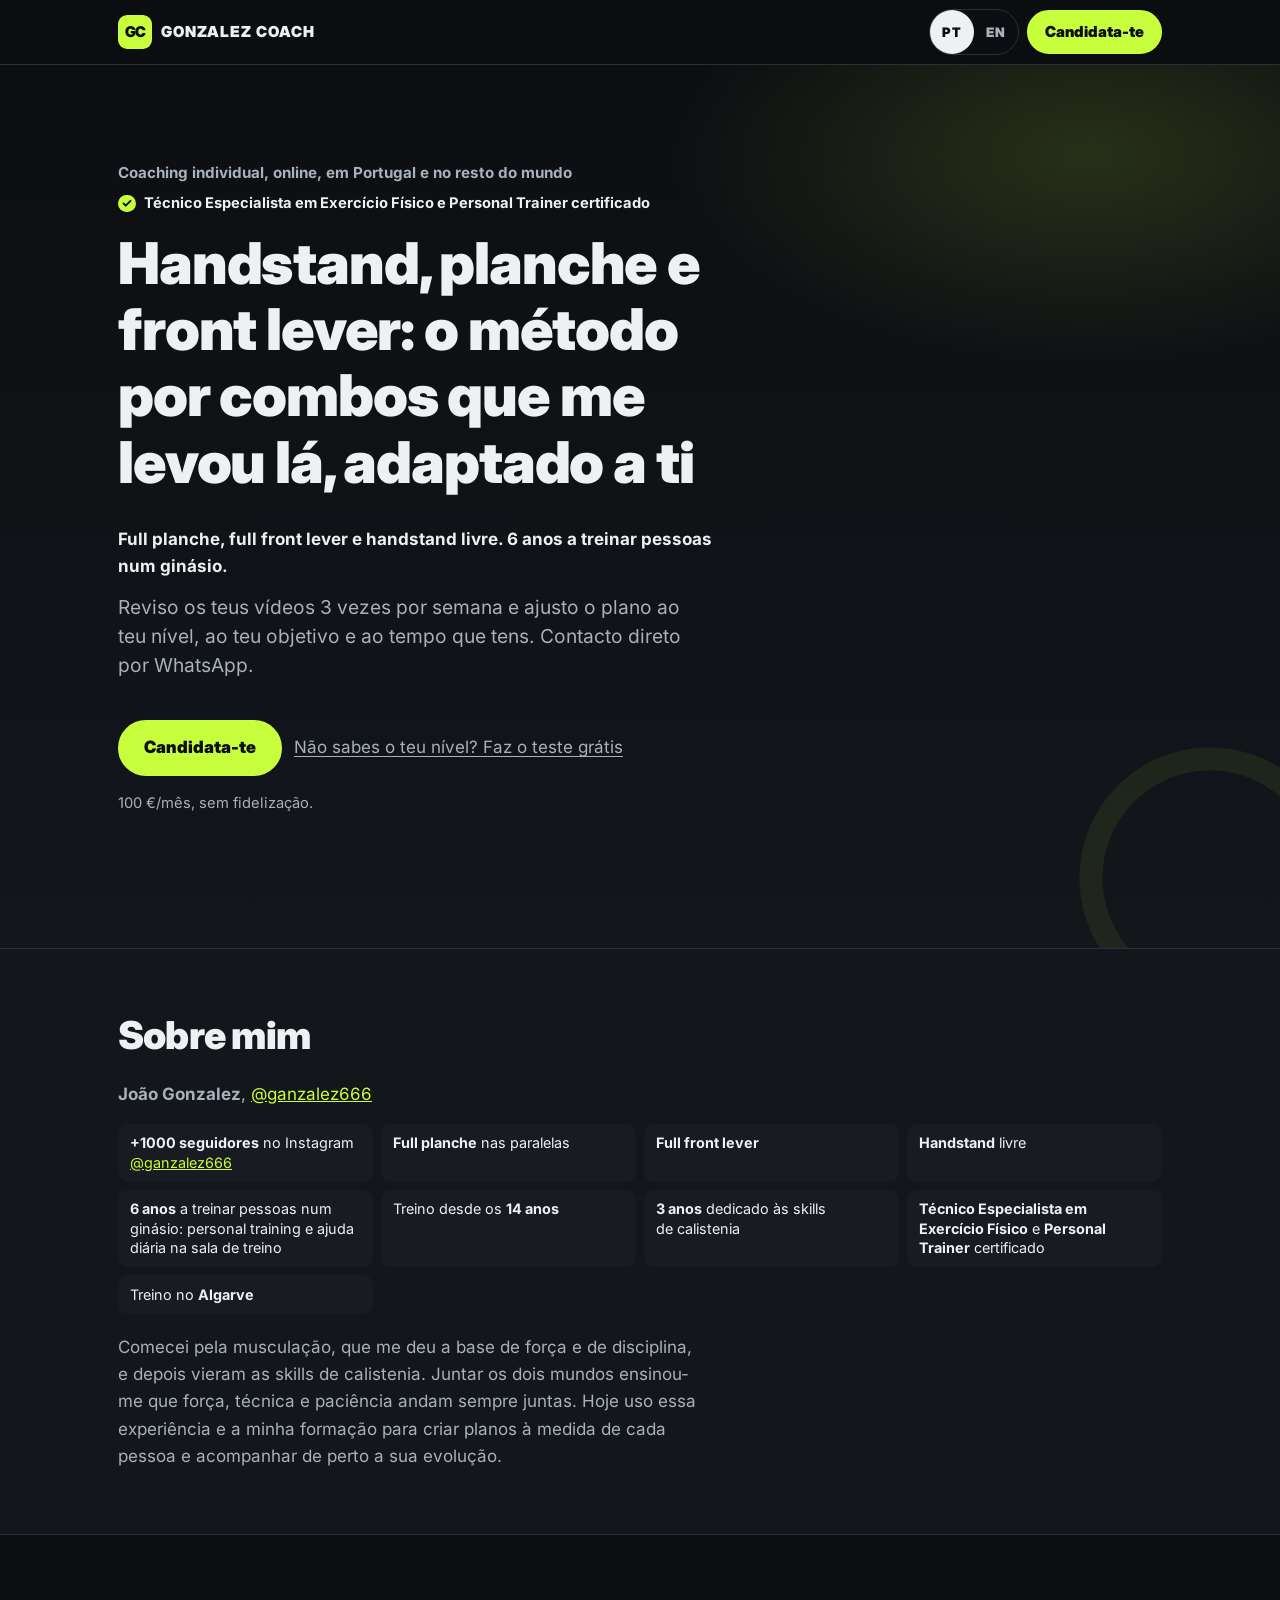
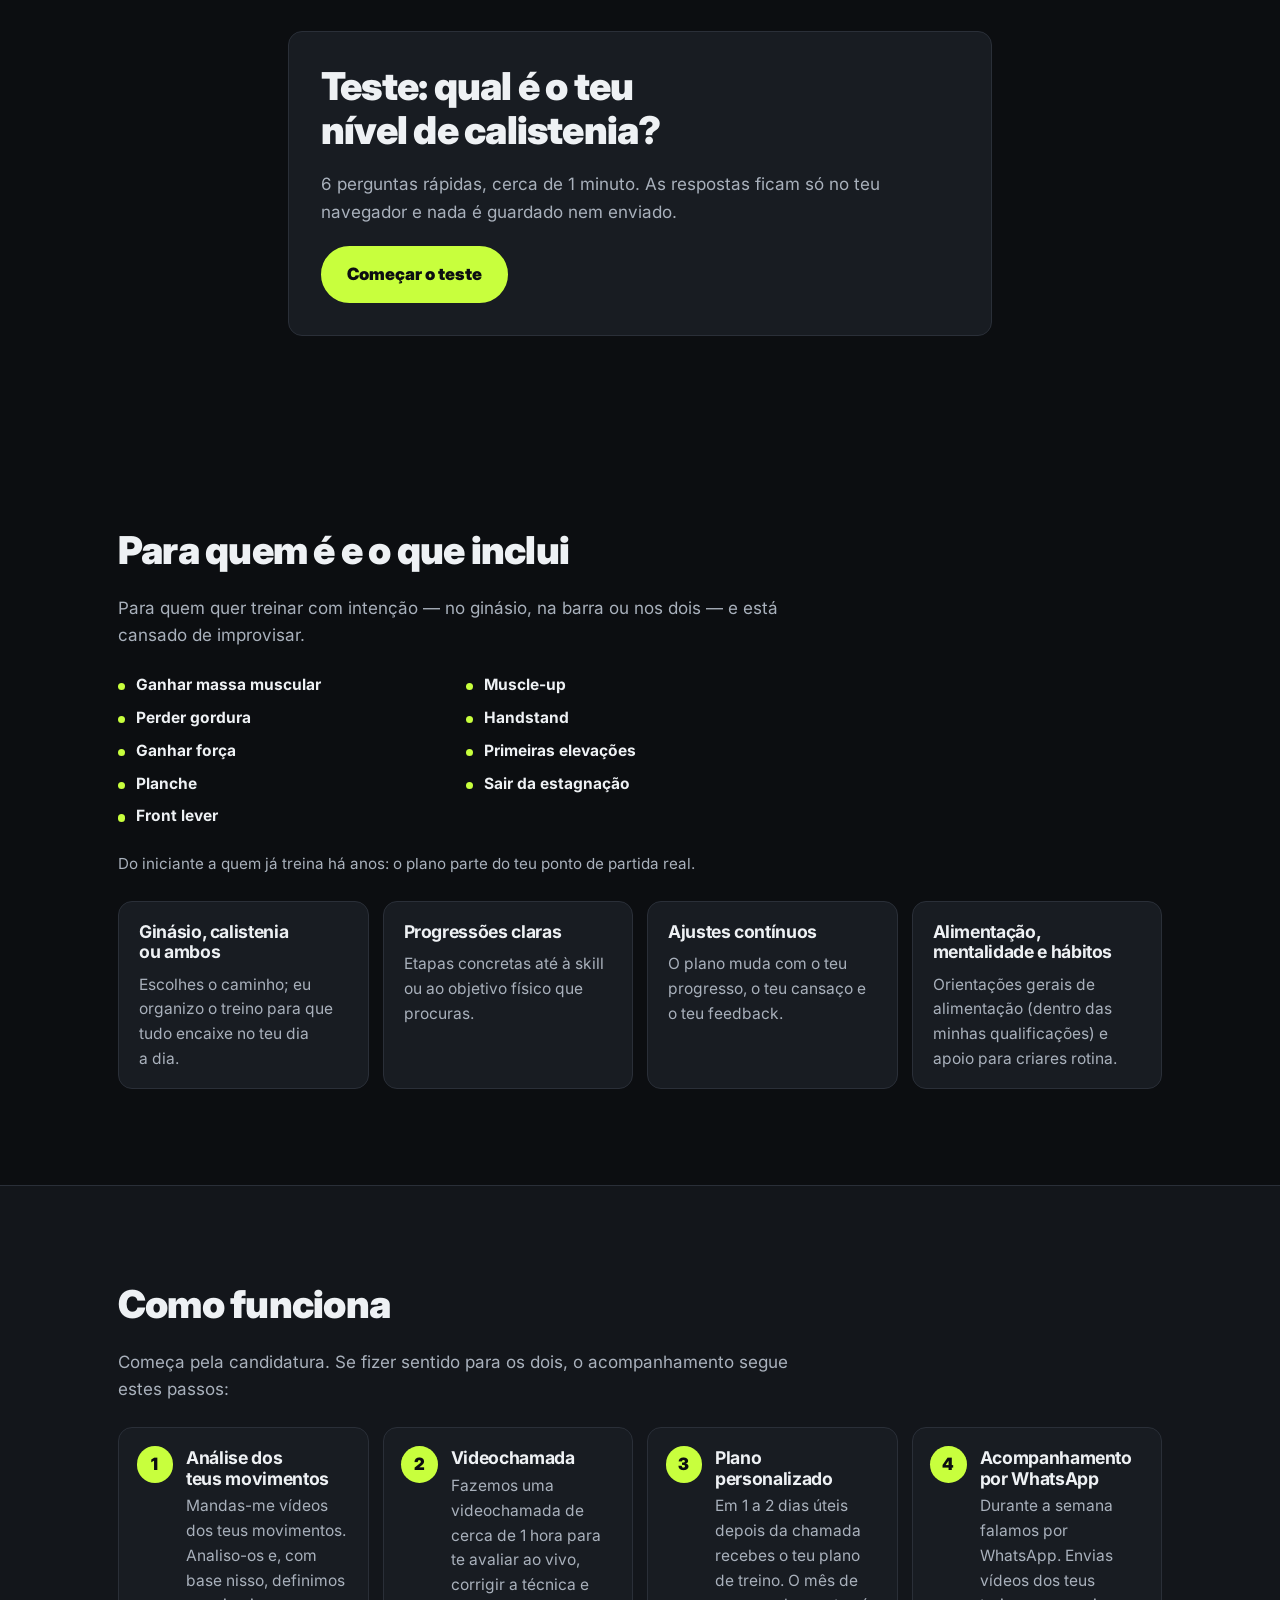
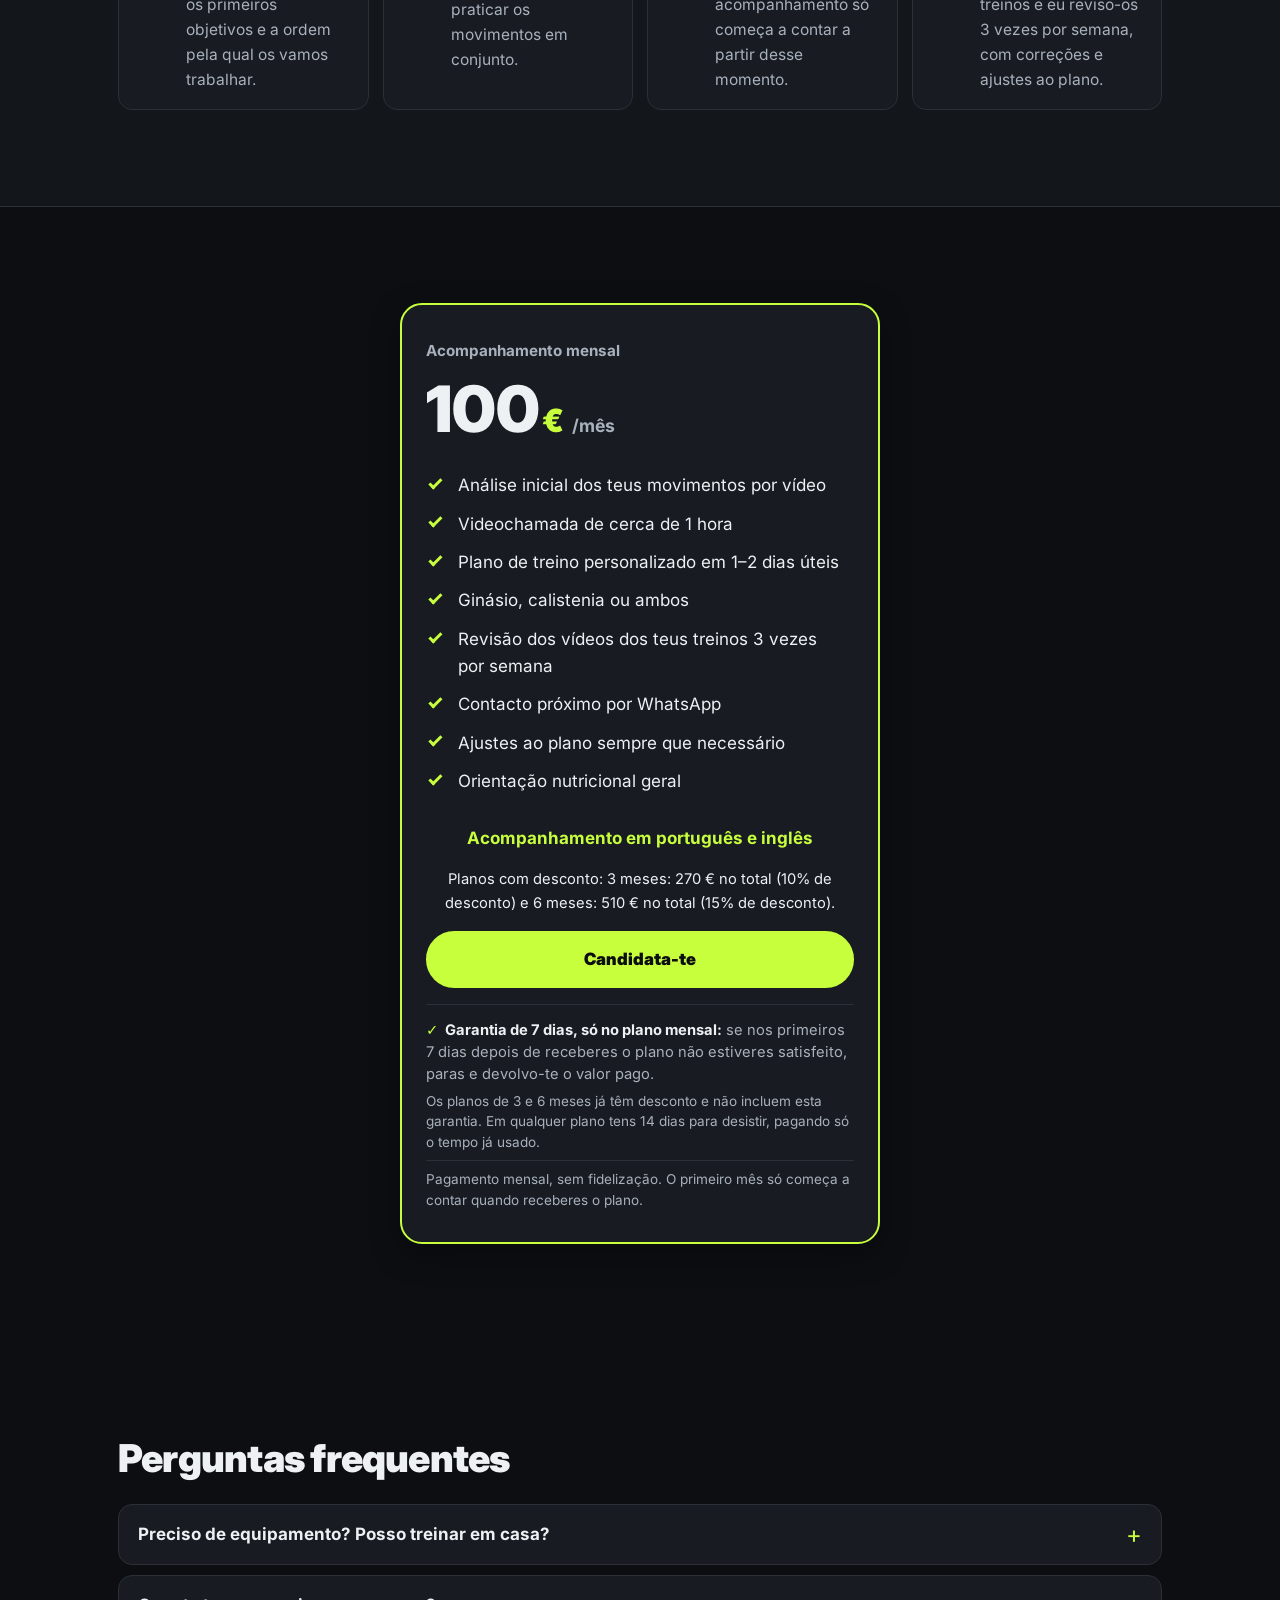
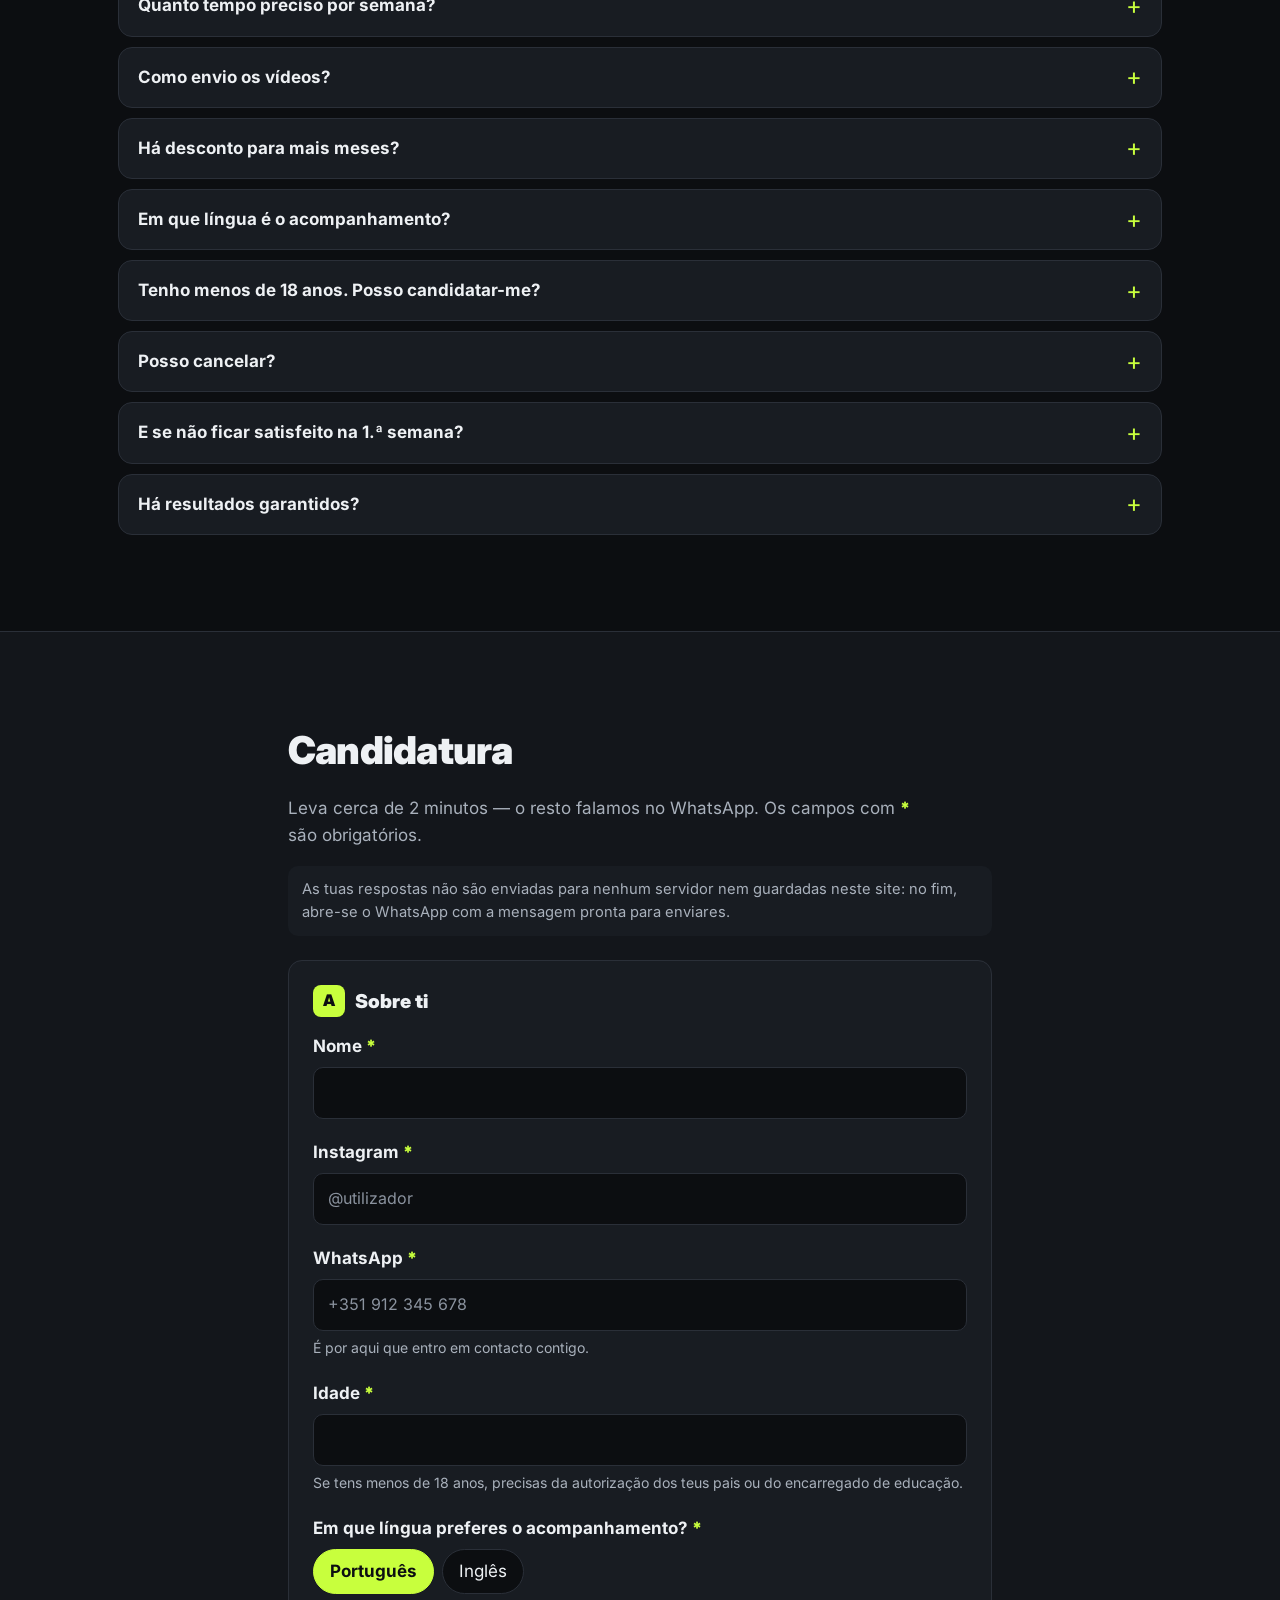
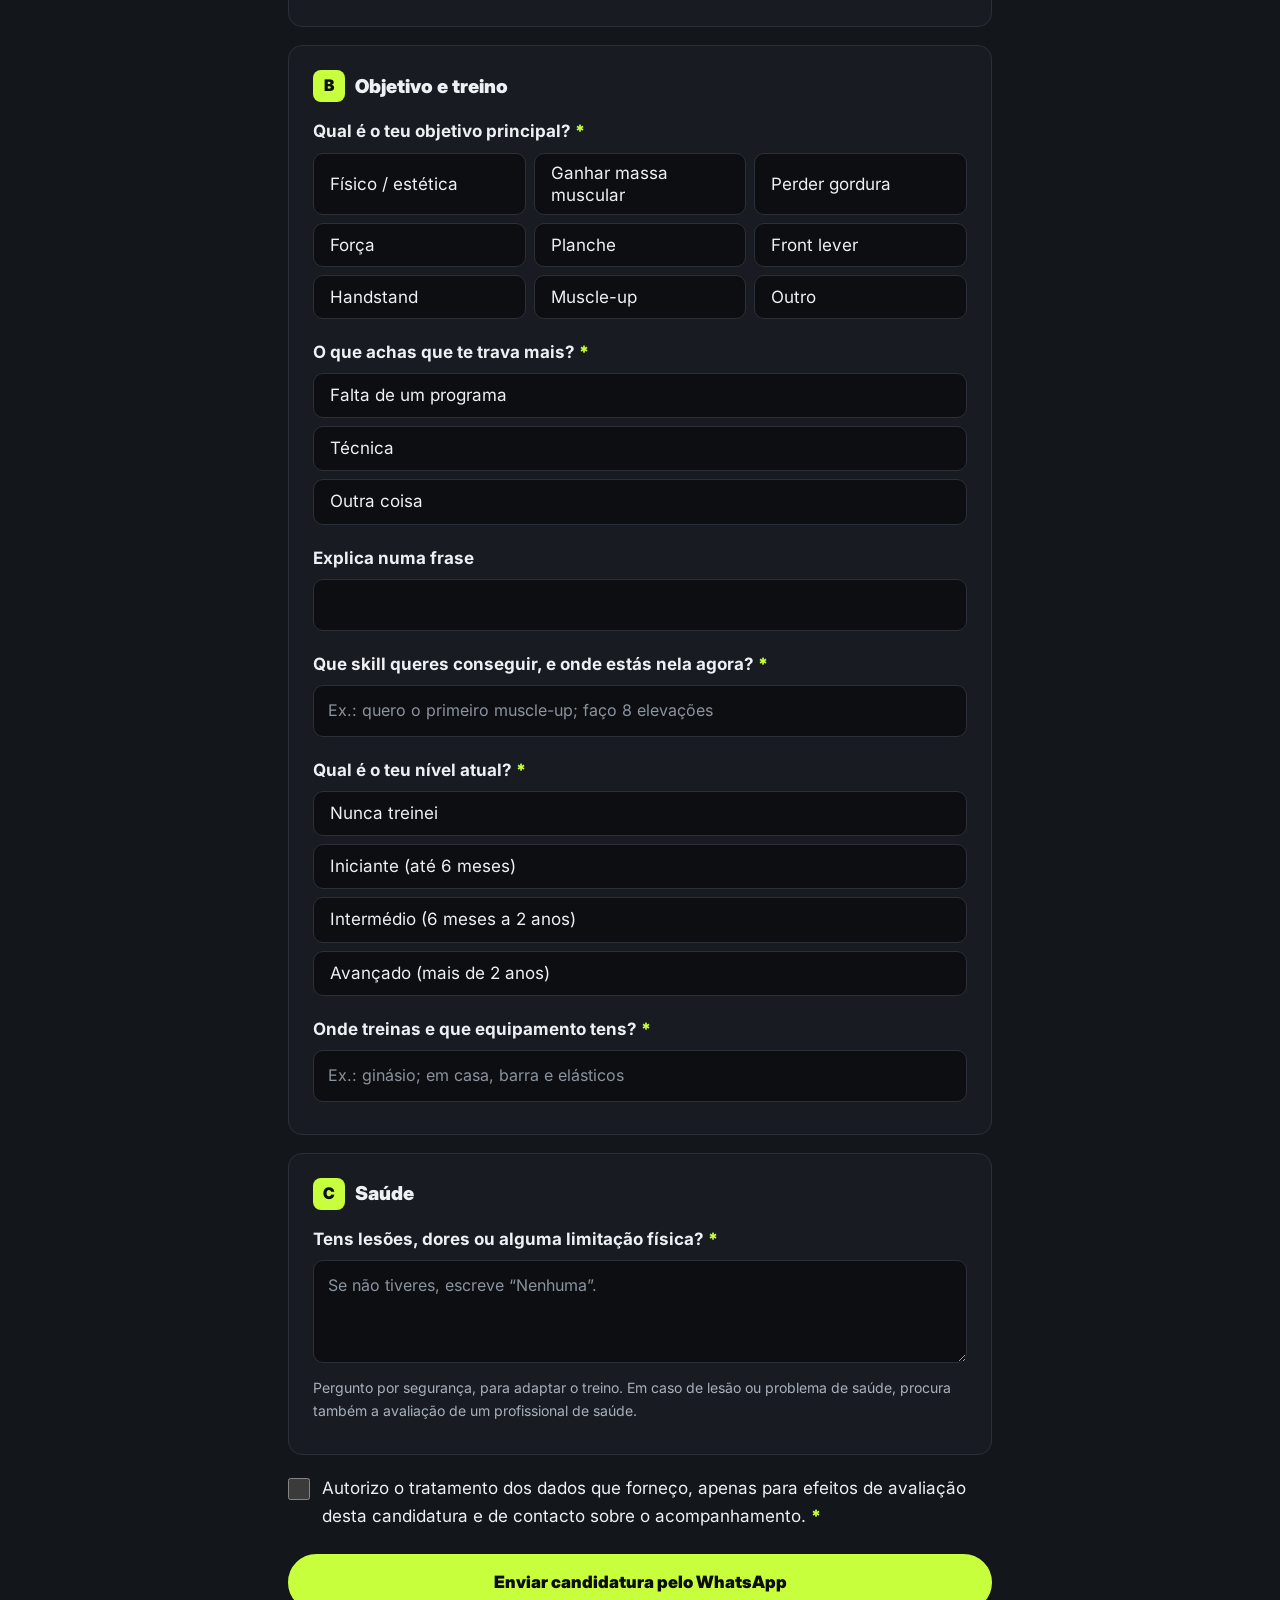
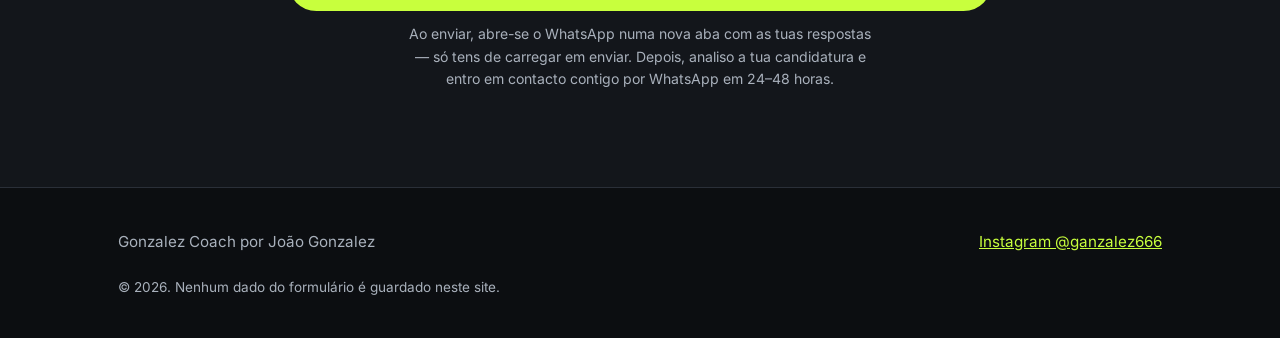
==== index.html @ 8ca2215c "Publicar site (versão 57a7941 do meu-projeto)" ====
<!doctype html>
<html lang="pt-PT"><head>
  <meta charset="utf-8">
  <meta name="viewport" content="width=device-width, initial-scale=1, viewport-fit=cover">
  <!-- Os textos desta página vêm de i18n.js (português e inglês) e os dados de config.js.
       O conteúdo em português que aparece aqui é só uma cópia de segurança (para quem não tem JavaScript):
       para alterar textos, edita i18n.js. -->
  <title>Coach de calistenia online em Portugal | Gonzalez Coach</title>
  <meta name="description" data-i18n-content="meta.descricao" content="Coach de calistenia online em Portugal: plano de treino personalizado, análise dos teus vídeos 3x por semana e contacto por WhatsApp. Calistenia e ginásio.">
  <meta name="theme-color" content="#0c0e11">
  <meta name="color-scheme" content="dark">
  <meta name="format-detection" content="telephone=no">
  <link rel="canonical" href="https://gonzalezjoao158.github.io/">
  <link rel="alternate" hreflang="pt-PT" href="https://gonzalezjoao158.github.io/">
  <link rel="alternate" hreflang="en" href="https://gonzalezjoao158.github.io/en/">
  <link rel="alternate" hreflang="x-default" href="https://gonzalezjoao158.github.io/">
  <!-- Dados estruturados para o Google (só dados verdadeiros de config.js: nome, Instagram, preço, línguas).
       Se mudares o preço, o nome ou as línguas em config.js, atualiza também aqui (os testes avisam). -->
  <script type="application/ld+json">
{"@context":"https://schema.org","@graph":[{"@type":"WebSite","@id":"https://gonzalezjoao158.github.io/#site","url":"https://gonzalezjoao158.github.io/","name":"Gonzalez Coach","inLanguage":["pt-PT","en"],"publisher":{"@id":"https://gonzalezjoao158.github.io/#joao"}},{"@type":"Person","@id":"https://gonzalezjoao158.github.io/#joao","name":"João Gonzalez","url":"https://gonzalezjoao158.github.io/","jobTitle":"Técnico Especialista em Exercício Físico e Personal Trainer","description":"Coach online de calistenia e ginásio no Algarve. Faz full planche, full front lever e handstand livre.","knowsAbout":["Calistenia","Planche","Front lever","Handstand","Muscle-up","Musculação","Treino de força"],"knowsLanguage":["pt","en"],"worksFor":{"@id":"https://gonzalezjoao158.github.io/#coaching"},"sameAs":["https://www.instagram.com/ganzalez666/"]},{"@type":"ProfessionalService","@id":"https://gonzalezjoao158.github.io/#coaching","name":"Gonzalez Coach","alternateName":"Gonzalez Coach, coaching online de calistenia e ginásio","url":"https://gonzalezjoao158.github.io/","logo":"https://gonzalezjoao158.github.io/icon-512.png","image":"https://gonzalezjoao158.github.io/og-image.png","description":"Coaching online individual de calistenia e ginásio: análise dos movimentos por vídeo, videochamada inicial, plano de treino personalizado e revisão dos vídeos de treino 3 vezes por semana, com contacto por WhatsApp. Em português e inglês.","founder":{"@id":"https://gonzalezjoao158.github.io/#joao"},"areaServed":[{"@type":"Country","name":"Portugal"},{"@type":"Place","name":"Worldwide"}],"availableLanguage":["pt","en"],"sameAs":["https://www.instagram.com/ganzalez666/"],"makesOffer":{"@type":"Offer","url":"https://gonzalezjoao158.github.io/#candidatura","price":"100","priceCurrency":"EUR","priceSpecification":{"@type":"UnitPriceSpecification","price":"100","priceCurrency":"EUR","unitCode":"MON","referenceQuantity":{"@type":"QuantitativeValue","value":1,"unitCode":"MON"}},"itemOffered":{"@type":"Service","@id":"https://gonzalezjoao158.github.io/#servico","name":"Coaching online de calistenia e ginásio","serviceType":"Coaching online de calistenia e ginásio","provider":{"@id":"https://gonzalezjoao158.github.io/#joao"},"availableChannel":{"@type":"ServiceChannel","serviceUrl":"https://gonzalezjoao158.github.io/#candidatura","availableLanguage":["pt","en"]}}}}]}
  </script>
  <!-- Pré-visualização quando o link é partilhado (WhatsApp, Instagram, Facebook, X…) -->
  <meta property="og:type" content="website">
  <meta property="og:site_name" content="Gonzalez Coach">
  <meta property="og:url" content="https://gonzalezjoao158.github.io/">
  <meta property="og:title" data-i18n-content="meta.og.titulo" content="Gonzalez Coach, coaching online de calistenia e ginásio">
  <meta property="og:description" data-i18n-content="meta.og.descricao" content="Plano de treino personalizado, análise dos teus movimentos por vídeo e acompanhamento por WhatsApp. Candidata-te.">
  <meta property="og:image" content="https://gonzalezjoao158.github.io/og-image.png">
  <meta property="og:image:type" content="image/png">
  <meta property="og:image:width" content="1200">
  <meta property="og:image:height" content="630">
  <meta property="og:image:alt" data-i18n-content="meta.og.titulo" content="Gonzalez Coach, coaching online de calistenia e ginásio">
  <meta property="og:locale" content="pt_PT">
  <meta property="og:locale:alternate" content="en_GB">
  <meta name="twitter:card" content="summary_large_image">
  <meta name="twitter:title" data-i18n-content="meta.og.titulo" content="Gonzalez Coach, coaching online de calistenia e ginásio">
  <meta name="twitter:description" data-i18n-content="meta.og.descricao" content="Plano de treino personalizado, análise dos teus movimentos por vídeo e acompanhamento por WhatsApp. Candidata-te.">
  <meta name="twitter:image" content="https://gonzalezjoao158.github.io/og-image.png">
  <!-- Ícones e ecrã inicial -->
  <link rel="icon" href="favicon.svg" type="image/svg+xml">
  <link rel="icon" href="favicon-32.png" type="image/png" sizes="32x32">
  <link rel="apple-touch-icon" href="apple-touch-icon.png">
  <link rel="manifest" href="site.webmanifest">
  <meta name="apple-mobile-web-app-title" content="Gonzalez Coach">
  <link rel="preload" href="fonts/inter-900.woff2" as="font" type="font/woff2" crossorigin>
  <link rel="stylesheet" href="style.css">
  <script defer src="config.js"></script>
  <script defer src="i18n.js"></script>
  <script defer src="script.js"></script>
</head>
<body>
  <a class="saltar" href="#candidatura" data-i18n="saltar">Saltar para a candidatura</a>

  <header class="topo">
    <div class="contentor topo__inner">
      <a class="marca" href="#inicio"><svg class="marca__icone" viewBox="0 0 64 64" aria-hidden="true" focusable="false"><rect width="64" height="64" rx="14" fill="#c8ff3d"></rect><text x="32" y="42" text-anchor="middle" font-family="Inter, Arial, sans-serif" font-weight="900" font-size="28" fill="#0c0e11" letter-spacing="-1">GC</text></svg><span class="marca__texto" data-config="marca">Gonzalez Coach</span></a>
      <div class="topo__acoes">
        <nav class="linguas" data-i18n-aria="lingua.grupo" aria-label="Língua do site">
          <a class="linguas__botao" data-lingua="pt" href="./" hreflang="pt-PT" lang="pt" aria-current="true">PT</a>
          <a class="linguas__botao" data-lingua="en" href="en/" hreflang="en" lang="en">EN</a>
        </nav>
        <a class="botao botao--pequeno" href="#candidatura" data-i18n="topo.cta">Candidata-te</a>
      </div>
    </div>
  </header>

  <main id="inicio">
    <!-- HERO -->
    <section class="hero">
      <div class="contentor hero__grelha">
        <p class="etiqueta" data-i18n="hero.etiqueta">Coaching individual, online, em Portugal e no resto do mundo</p>
        <p class="hero__credenciais" data-i18n="hero.credenciais">Técnico Especialista em Exercício Físico e Personal Trainer certificado</p>
        <h1 data-i18n="hero.titulo">Handstand, planche e front lever: o método por combos que me levou lá, adaptado a ti</h1>
        <p class="hero__provas" data-i18n="hero.provas">Full planche, full front lever e handstand livre. 6 anos a treinar pessoas num ginásio.</p>
        <!-- Lugar para a foto do João (4:5): à direita no computador, abaixo do título no telemóvel. Tirar "hidden" e pôr o <img> quando houver foto. -->
        <figure class="hero__foto" hidden></figure>
        <p class="hero__texto" data-i18n="hero.texto">Reviso os teus vídeos 3 vezes por semana e ajusto o plano ao teu nível, ao teu objetivo e ao tempo que tens. Contacto direto por WhatsApp.</p>
        <div class="hero__acoes">
          <a class="botao" href="#candidatura" data-i18n="topo.cta">Candidata-te</a>
          <a class="hero__teste" href="#teste" data-i18n="hero.teste">Não sabes o teu nível? Faz o teste grátis</a>
        </div>
        <p class="hero__nota" data-i18n="hero.nota">100 €/mês, sem fidelização.</p>
      </div>
    </section>

    <!-- SOBRE MIM + PROVA SOCIAL (factos confirmados; fica logo abaixo do topo enquanto não há feedbacks) -->
    <section class="seccao seccao--alt seccao--factos" id="sobre">
      <div class="contentor">
        <h2 data-i18n="sobre.titulo">Sobre mim</h2>
        <p class="sobre__nome"><strong data-config="nome">João Gonzalez</strong>, <a data-config="instagram-link" href="https://instagram.com/ganzalez666" target="_blank" rel="noopener">@ganzalez666</a></p>
        <ul class="factos" data-i18n-aria="sobre.factos.aria" data-i18n-html-lista="sobre.factos" aria-label="Factos"><li><strong>+1000 seguidores</strong> no Instagram <a href="https://instagram.com/ganzalez666" target="_blank" rel="noopener">@ganzalez666</a></li><li><strong>Full planche</strong> nas paralelas</li><li><strong>Full front lever</strong></li><li><strong>Handstand</strong> livre</li><li><strong>6 anos</strong> a treinar pessoas num ginásio: personal training e ajuda diária na sala de treino</li><li>Treino desde os <strong>14 anos</strong></li><li><strong>3 anos</strong> dedicado às skills de calistenia</li><li><strong>Técnico Especialista em Exercício Físico</strong> e <strong>Personal Trainer</strong> certificado</li><li>Treino no <strong>Algarve</strong></li></ul>
        <p class="sobre__texto" data-i18n="sobre.texto">Comecei pela musculação, que me deu a base de força e de disciplina, e depois vieram as skills de calistenia. Juntar os dois mundos ensinou-me que força, técnica e paciência andam sempre juntas. Hoje uso essa experiência e a minha formação para criar planos à medida de cada pessoa e acompanhar de perto a sua evolução.</p>
      </div>
    </section>

    <!-- TESTE DE NÍVEL (grátis; perguntas e níveis em i18n.js; tudo no navegador, nada é guardado nem enviado) -->
    <section class="seccao" id="teste" aria-labelledby="teste-titulo">
      <div class="contentor contentor--estreito">
        <div class="teste">
          <h2 id="teste-titulo" data-i18n="teste.titulo">Teste: qual é o teu nível de calistenia?</h2>
          <div id="teste-inicio">
            <p class="seccao__intro" data-i18n="teste.intro">6 perguntas rápidas, cerca de 1 minuto. As respostas ficam só no teu navegador e nada é guardado nem enviado.</p>
            <button class="botao" type="button" id="teste-comecar" data-i18n="teste.comecar">Começar o teste</button>
          </div>
          <div id="teste-pergunta" hidden>
            <p class="teste__progresso" id="teste-progresso">Pergunta 1 de 6</p>
            <div class="teste__barra" aria-hidden="true"><span id="teste-barra"></span></div>
            <h3 class="teste__q" id="teste-q" tabindex="-1"></h3>
            <div class="teste__opcoes" id="teste-opcoes" role="group" aria-labelledby="teste-q"></div>
            <button class="teste__link" type="button" id="teste-voltar" data-i18n="teste.voltar">Voltar</button>
          </div>
          <div class="teste__resultado" id="teste-resultado" hidden tabindex="-1" aria-labelledby="teste-nivel">
            <p class="teste__rotulo" data-i18n="teste.resultado">O teu nível</p>
            <h3 class="teste__nivel" id="teste-nivel"></h3>
            <ol class="teste__escala" id="teste-escala" data-i18n-aria="teste.escala" aria-label="Os 4 níveis do teste"></ol>
            <p id="teste-texto"></p>
            <p class="teste__objetivo" id="teste-objetivo"></p>
            <h4 data-i18n="teste.passo">O teu 1.º passo</h4>
            <p id="teste-passo"></p>
            <p class="teste__nota" data-i18n="teste.nota">Este teste é só uma orientação geral e não substitui uma avaliação. Se tens dores ou lesões, fala com um profissional de saúde antes de treinar.</p>
            <div class="teste__acoes">
              <a class="botao" href="#candidatura" data-i18n="topo.cta">Candidata-te</a>
              <a class="botao botao--fantasma" id="teste-wa" href="#" target="_blank" rel="noopener" data-i18n="teste.wa">Falar comigo no WhatsApp</a>
            </div>
            <button class="teste__link" type="button" id="teste-repetir" data-i18n="teste.repetir">Repetir o teste</button>
          </div>
        </div>
      </div>
    </section>

    <!-- PARA QUEM É + O QUE INCLUI -->
    <section class="seccao" id="para-quem">
      <div class="contentor">
        <h2 data-i18n="paraquem.titulo">Para quem é e o que inclui</h2>
        <p class="seccao__intro" data-i18n="paraquem.intro">Para quem quer treinar com intenção — no ginásio, na barra ou nos dois — e está cansado de improvisar.</p>
        <ul class="objetivos" data-i18n-aria="paraquem.aria" data-i18n-lista="paraquem.chips" aria-label="Objetivos"><li>Ganhar massa muscular</li><li>Perder gordura</li><li>Ganhar força</li><li>Planche</li><li>Front lever</li><li>Muscle-up</li><li>Handstand</li><li>Primeiras elevações</li><li>Sair da estagnação</li></ul>
        <p class="seccao__nota" data-i18n="paraquem.nota">Do iniciante a quem já treina há anos: o plano parte do teu ponto de partida real.</p>
        <div class="grelha" data-i18n-cartoes="inclui.cartoes"><article class="cartao"><h3>Ginásio, calistenia ou ambos</h3><p>Escolhes o caminho; eu organizo o treino para que tudo encaixe no teu dia a dia.</p></article><article class="cartao"><h3>Progressões claras</h3><p>Etapas concretas até à skill ou ao objetivo físico que procuras.</p></article><article class="cartao"><h3>Ajustes contínuos</h3><p>O plano muda com o teu progresso, o teu cansaço e o teu feedback.</p></article><article class="cartao"><h3>Alimentação, mentalidade e hábitos</h3><p>Orientações gerais de alimentação (dentro das minhas qualificações) e apoio para criares rotina.</p></article></div>
      </div>
    </section>

    <!-- COMO FUNCIONA -->
    <section class="seccao seccao--alt" id="como-funciona">
      <div class="contentor">
        <h2 data-i18n="como.titulo">Como funciona</h2>
        <p class="seccao__intro" data-i18n="como.intro">Começa pela candidatura. Se fizer sentido para os dois, o acompanhamento segue estes passos:</p>
        <ol class="passos" id="lista-passos" data-i18n-passos="como.passos"><li><h3>Análise dos teus movimentos</h3><p>Mandas-me vídeos dos teus movimentos. Analiso-os e, com base nisso, definimos os primeiros objetivos e a ordem pela qual os vamos trabalhar.</p></li><li><h3>Videochamada</h3><p>Fazemos uma videochamada de cerca de 1 hora para te avaliar ao vivo, corrigir a técnica e praticar os movimentos em conjunto.</p></li><li><h3>Plano personalizado</h3><p>Em 1 a 2 dias úteis depois da chamada recebes o teu plano de treino. O mês de acompanhamento só começa a contar a partir desse momento.</p></li><li><h3>Acompanhamento por WhatsApp</h3><p>Durante a semana falamos por WhatsApp. Envias vídeos dos teus treinos e eu reviso-os 3 vezes por semana, com correções e ajustes ao plano.</p></li></ol>
      </div>
    </section>

    <!-- PREÇO -->
    <section class="seccao" id="preco">
      <div class="contentor">
        <div class="preco">
          <p class="etiqueta" data-i18n="preco.etiqueta">Acompanhamento mensal</p>
          <p class="preco__valor" id="preco-valor"><span class="preco__numero" data-config="preco">100</span><span class="preco__moeda" data-config="moeda">€</span><span class="preco__periodo" data-i18n="preco.periodo">/mês</span></p>
          <ul class="lista-check" data-i18n-lista="preco.lista"><li>Análise inicial dos teus movimentos por vídeo</li><li>Videochamada de cerca de 1 hora</li><li>Plano de treino personalizado em 1–2 dias úteis</li><li>Ginásio, calistenia ou ambos</li><li>Revisão dos vídeos dos teus treinos 3 vezes por semana</li><li>Contacto próximo por WhatsApp</li><li>Ajustes ao plano sempre que necessário</li><li>Orientação nutricional geral</li></ul>
          <p class="preco__linguas" data-i18n="preco.linguas">Acompanhamento em português e inglês</p>
          <p class="preco__planos" id="preco-planos">Planos com desconto: 3 meses: 270 € no total (10% de desconto) e 6 meses: 510 € no total (15% de desconto).</p>
          <a class="botao botao--largo" href="#candidatura" data-i18n="topo.cta">Candidata-te</a>
          <div class="preco__garantia">
            <p data-i18n="preco.garantia"><strong>Garantia de 7 dias, só no plano mensal:</strong> se nos primeiros 7 dias depois de receberes o plano não estiveres satisfeito, paras e devolvo-te o valor pago. <small>Os planos de 3 e 6 meses já têm desconto e não incluem esta garantia. Em qualquer plano tens 14 dias para desistir, pagando só o tempo já usado.</small></p>
            <p class="preco__nota" data-i18n="preco.nota">Pagamento mensal, sem fidelização. O primeiro mês só começa a contar quando receberes o plano.</p>
          </div>
        </div>
      </div>
    </section>

    <!-- FEEDBACKS (só aparece quando houver testemunhos em config.js) -->
    <section class="seccao seccao--alt" id="feedbacks" hidden>
      <div class="contentor">
        <h2 data-i18n="feedbacks.titulo">Feedbacks</h2>
        <div class="grelha" id="lista-feedbacks"></div>
      </div>
    </section>

    <!-- FAQ (acordeão: <details>) -->
    <section class="seccao" id="faq">
      <div class="contentor">
        <h2 data-i18n="faq.titulo">Perguntas frequentes</h2>
        <div class="faq" data-i18n-faq="faq.itens"><details><summary>Preciso de equipamento? Posso treinar em casa?</summary><p>Não precisas de ginásio. O plano é feito com o que tens: ginásio completo, uma barra de elevações, paralelas, elásticos ou só o peso do corpo, em casa ou num parque. Para algumas skills de calistenia, uma barra ajuda bastante — se for o caso, digo-te o mínimo necessário.</p></details><details><summary>Quanto tempo preciso por semana?</summary><p>Depende do objetivo, mas normalmente entre 3 e 5 sessões de 45 a 75 minutos. Mais importante do que treinar muito é treinar com consistência — o plano é ajustado à tua disponibilidade real.</p></details><details><summary>Como envio os vídeos?</summary><p>Por WhatsApp, em privado. No início mandas-me vídeos dos movimentos que eu te pedir, para analisar o teu ponto de partida e definirmos os primeiros objetivos. Depois, durante o acompanhamento, filmas partes dos teus treinos e eu reviso-os 3 vezes por semana. Os vídeos servem apenas para análise e nunca são partilhados.</p></details><details><summary>Há desconto para mais meses?</summary><p>Sim: os planos de 3 e 6 meses têm desconto (os valores estão na secção do preço). A duração combinamos na conversa por WhatsApp.</p></details><details><summary>Em que língua é o acompanhamento?</summary><p>Em português e inglês — escolhes no formulário.</p></details><details><summary>Tenho menos de 18 anos. Posso candidatar-me?</summary><p>Sim, desde que tenhas autorização dos teus pais ou do encarregado de educação. O formulário pede-te essa confirmação.</p></details><details><summary>Posso cancelar?</summary><p>Sim. O pagamento é mensal e não há fidelização: se quiseres parar, basta avisar antes do mês seguinte.</p></details><details><summary>E se não ficar satisfeito na 1.ª semana?</summary><p>No plano mensal tens uma garantia: se nos primeiros 7 dias depois de receberes o plano não estiveres satisfeito, paras e devolvo-te o valor pago. Basta dizeres-me por WhatsApp. Os planos de 3 e 6 meses já têm desconto e não incluem esta garantia. Em qualquer plano tens 14 dias para desistir, pagando só o tempo já usado.</p></details><details><summary>Há resultados garantidos?</summary><p>Não prometo resultados garantidos — dependem da tua consistência, do sono, da alimentação e do teu ponto de partida. O que garanto é um plano estruturado, acompanhamento próximo e ajustes sempre que necessário.</p></details></div>
      </div>
    </section>

    <!-- CANDIDATURA (curta: o resto pergunta-se no WhatsApp) -->
    <section class="seccao seccao--form" id="candidatura">
      <div class="contentor contentor--estreito">
        <h2 data-i18n="cand.titulo">Candidatura</h2>
        <p class="seccao__intro" data-i18n="cand.intro">Leva cerca de 2 minutos — o resto falamos no WhatsApp. Os campos com <span class="obrig" aria-hidden="true">*</span> são obrigatórios.</p>
        <p class="privacidade" data-i18n="cand.privacidade">As tuas respostas não são enviadas para nenhum servidor nem guardadas neste site: no fim, abre-se o WhatsApp com a mensagem pronta para enviares.</p>

        <form id="form-candidatura" novalidate>
          <div class="erro-resumo" id="erro-resumo" role="alert" hidden></div>

          <!-- A -->
          <fieldset>
            <legend><span class="legend__letra">A</span> <span data-i18n="sec.a">Sobre ti</span></legend>
            <div class="campo" data-q="m.nome" data-obrigatorio>
              <label for="nome"><span data-i18n="q.nome">Nome</span> <span class="obrig">*</span></label>
              <input id="nome" name="nome" type="text" autocomplete="name" autocapitalize="words" enterkeyhint="next">
            </div>
            <div class="campo" data-q="m.instagram" data-obrigatorio>
              <label for="instagram"><span data-i18n="q.instagram">Instagram</span> <span class="obrig">*</span></label>
              <input id="instagram" name="instagram" type="text" data-i18n-ph="p.instagram" autocomplete="off" enterkeyhint="next" autocapitalize="off" autocorrect="off" spellcheck="false" placeholder="@utilizador">
            </div>
            <div class="campo" data-q="m.telefone" data-obrigatorio data-tipo="telefone">
              <label for="telefone"><span data-i18n="q.telefone">WhatsApp</span> <span class="obrig">*</span></label>
              <input id="telefone" name="telefone" type="tel" inputmode="tel" autocomplete="tel" enterkeyhint="next" placeholder="+351 912 345 678">
              <p class="campo__ajuda" data-i18n="a.telefone">É por aqui que entro em contacto contigo.</p>
            </div>
            <div class="campo" data-q="m.idade" data-obrigatorio data-tipo="idade">
              <label for="idade"><span data-i18n="q.idade">Idade</span> <span class="obrig">*</span></label>
              <input id="idade" name="idade" type="text" inputmode="numeric" pattern="[0-9]*" maxlength="2" autocomplete="off" enterkeyhint="next">
              <p class="campo__ajuda" data-i18n="a.idade">Se tens menos de 18 anos, precisas da autorização dos teus pais ou do encarregado de educação.</p>
            </div>
            <div class="campo campo--consentimento campo--autorizacao" id="autorizacao-wrap" data-q="m.autorizacao" data-obrigatorio data-erro="err.autorizacao" hidden>
              <label class="consentimento">
                <input type="checkbox" id="autorizacao" name="autorizacao">
                <span><span data-i18n="q.autorizacao">Tenho autorização dos meus pais/encarregado de educação para me candidatar.</span> <span class="obrig">*</span></span>
              </label>
            </div>
            <div class="campo" data-q="m.lingua" data-obrigatorio>
              <p class="campo__label" id="lbl-lingua"><span data-i18n="q.lingua">Em que língua preferes o acompanhamento?</span> <span class="obrig">*</span></p>
              <div class="opcoes" role="radiogroup" aria-labelledby="lbl-lingua" data-opcoes="lingua" data-nome="lingua" data-tipo="radio"><label class="opcao"><input type="radio" name="lingua" value="Português" data-indice="0" data-codigo="pt"><span>Português</span></label><label class="opcao"><input type="radio" name="lingua" value="Inglês" data-indice="1" data-codigo="en"><span>Inglês</span></label></div>
            </div>
          </fieldset>

          <!-- B -->
          <fieldset>
            <legend><span class="legend__letra">B</span> <span data-i18n="sec.b">Objetivo e treino</span></legend>
            <div class="campo" data-q="m.objetivo" data-obrigatorio data-outro="objetivo-outro">
              <p class="campo__label" id="lbl-objetivo"><span data-i18n="q.objetivo">Qual é o teu objetivo principal?</span> <span class="obrig">*</span></p>
              <div class="opcoes opcoes--grelha" role="radiogroup" aria-labelledby="lbl-objetivo" data-opcoes="op.objetivo" data-nome="objetivo" data-tipo="radio"><label class="opcao"><input type="radio" name="objetivo" value="Físico / estética" data-indice="0"><span>Físico / estética</span></label><label class="opcao"><input type="radio" name="objetivo" value="Ganhar massa muscular" data-indice="1"><span>Ganhar massa muscular</span></label><label class="opcao"><input type="radio" name="objetivo" value="Perder gordura" data-indice="2"><span>Perder gordura</span></label><label class="opcao"><input type="radio" name="objetivo" value="Força" data-indice="3"><span>Força</span></label><label class="opcao"><input type="radio" name="objetivo" value="Planche" data-indice="4"><span>Planche</span></label><label class="opcao"><input type="radio" name="objetivo" value="Front lever" data-indice="5"><span>Front lever</span></label><label class="opcao"><input type="radio" name="objetivo" value="Handstand" data-indice="6"><span>Handstand</span></label><label class="opcao"><input type="radio" name="objetivo" value="Muscle-up" data-indice="7"><span>Muscle-up</span></label><label class="opcao"><input type="radio" name="objetivo" value="Outro" data-indice="8" data-outro-opcao><span>Outro</span></label></div>
              <div class="campo__extra" id="objetivo-outro-wrap" hidden>
                <label for="objetivo-outro"><span data-i18n="q.outro">Qual?</span> <span class="obrig">*</span></label>
                <input id="objetivo-outro" name="objetivo-outro" type="text" enterkeyhint="next">
              </div>
            </div>
            <div class="campo" data-q="m.trava" data-obrigatorio>
              <p class="campo__label" id="lbl-trava"><span data-i18n="q.trava">O que achas que te trava mais?</span> <span class="obrig">*</span></p>
              <div class="opcoes opcoes--coluna" role="radiogroup" aria-labelledby="lbl-trava" data-opcoes="op.trava" data-nome="trava" data-tipo="radio"><label class="opcao"><input type="radio" name="trava" value="Falta de um programa" data-indice="0"><span>Falta de um programa</span></label><label class="opcao"><input type="radio" name="trava" value="Técnica" data-indice="1"><span>Técnica</span></label><label class="opcao"><input type="radio" name="trava" value="Outra coisa" data-indice="2"><span>Outra coisa</span></label></div>
            </div>
            <div class="campo" data-q="m.travaFrase" data-obrigatorio-se="trava:2">
              <label for="trava-frase"><span data-i18n="q.travaFrase">Explica numa frase</span></label>
              <input id="trava-frase" name="trava-frase" type="text" enterkeyhint="next" maxlength="150">
            </div>
            <div class="campo" data-q="m.obstaculo" data-obrigatorio>
              <label for="obstaculo"><span data-i18n="q.obstaculo">Que skill queres conseguir, e onde estás nela agora?</span> <span class="obrig">*</span></label>
              <input id="obstaculo" name="obstaculo" type="text" enterkeyhint="next" maxlength="200" data-i18n-ph="p.obstaculo" placeholder="Ex.: quero o primeiro muscle-up; faço 8 elevações">
            </div>
            <div class="campo" data-q="m.nivel" data-obrigatorio>
              <p class="campo__label" id="lbl-nivel"><span data-i18n="q.nivel">Qual é o teu nível atual?</span> <span class="obrig">*</span></p>
              <div class="opcoes opcoes--coluna" role="radiogroup" aria-labelledby="lbl-nivel" data-opcoes="op.nivel" data-nome="nivel" data-tipo="radio"><label class="opcao"><input type="radio" name="nivel" value="Nunca treinei" data-indice="0"><span>Nunca treinei</span></label><label class="opcao"><input type="radio" name="nivel" value="Iniciante (até 6 meses)" data-indice="1"><span>Iniciante (até 6 meses)</span></label><label class="opcao"><input type="radio" name="nivel" value="Intermédio (6 meses a 2 anos)" data-indice="2"><span>Intermédio (6 meses a 2 anos)</span></label><label class="opcao"><input type="radio" name="nivel" value="Avançado (mais de 2 anos)" data-indice="3"><span>Avançado (mais de 2 anos)</span></label></div>
            </div>
            <div class="campo" data-q="m.equipamento" data-obrigatorio>
              <label for="equipamento"><span data-i18n="q.equipamento">Onde treinas e que equipamento tens?</span> <span class="obrig">*</span></label>
              <input id="equipamento" name="equipamento" type="text" enterkeyhint="next" maxlength="200" data-i18n-ph="p.equipamento" placeholder="Ex.: ginásio; em casa, barra e elásticos">
            </div>
          </fieldset>

          <!-- C -->
          <fieldset>
            <legend><span class="legend__letra">C</span> <span data-i18n="sec.c">Saúde</span></legend>
            <div class="campo" data-q="m.limitacoes" data-obrigatorio>
              <label for="limitacoes"><span data-i18n="q.limitacoes">Tens lesões, dores ou alguma limitação física?</span> <span class="obrig">*</span></label>
              <textarea id="limitacoes" name="limitacoes" rows="3" data-i18n-ph="p.limitacoes" placeholder="Se não tiveres, escreve “Nenhuma”."></textarea>
              <p class="campo__ajuda" data-i18n="a.limitacoes">Pergunto por segurança, para adaptar o treino. Em caso de lesão ou problema de saúde, procura também a avaliação de um profissional de saúde.</p>
            </div>
          </fieldset>

          <div class="campo campo--consentimento" data-q="q.consentimento" data-obrigatorio data-erro="err.consentimento">
            <label class="consentimento">
              <input type="checkbox" id="consentimento" name="consentimento">
              <span><span data-i18n="q.consentimento">Autorizo o tratamento dos dados que forneço, apenas para efeitos de avaliação desta candidatura e de contacto sobre o acompanhamento.</span> <span class="obrig">*</span></span>
            </label>
          </div>

          <button class="botao botao--largo" type="submit" data-i18n="form.enviar">Enviar candidatura pelo WhatsApp</button>
          <p class="form__nota" data-i18n="form.nota">Ao enviar, abre-se o WhatsApp numa nova aba com as tuas respostas — só tens de carregar em enviar. Depois, analiso a tua candidatura e entro em contacto contigo por WhatsApp em 24–48 horas.</p>
        </form>

        <!-- Resultado: confirmação -->
        <div class="resultado resultado--ok" id="confirmacao" hidden tabindex="-1">
          <h3 class="resultado__titulo"><svg class="resultado__visto" viewBox="0 0 24 24" aria-hidden="true" focusable="false"><path pathLength="1" d="M5 12.5l4.5 4.5L19 7.5"></path></svg><span data-i18n="conf.titulo">Recebi a tua candidatura!</span></h3>
          <p data-i18n="conf.texto">Vou analisá-la e entro em contacto contigo por WhatsApp nas próximas 24–48 horas.</p>
          <p class="resultado__nota" data-i18n="conf.nota">Se o WhatsApp não abriu, <a id="link-whatsapp" href="#" target="_blank" rel="noopener">carrega aqui para abrir a mensagem</a> e não te esqueças de a enviar.</p>
        </div>

        <!-- Resultado: WhatsApp ainda não configurado -->
        <div class="resultado resultado--aviso" id="aviso-sem-whatsapp" hidden tabindex="-1">
          <h3 data-i18n="aviso.titulo">Ainda não é possível enviar pelo WhatsApp</h3>
          <p data-i18n="aviso.texto">O número de WhatsApp para candidaturas ainda não está configurado. Copia as tuas respostas e envia-as por mensagem direta no Instagram para <a href="https://instagram.com/ganzalez666" target="_blank" rel="noopener">@ganzalez666</a>.</p>
          <button class="botao" type="button" id="botao-copiar" data-i18n="aviso.copiar">Copiar respostas</button>
          <p class="copiado" id="estado-copiar" role="status" aria-live="polite"></p>
          <label class="sr-only" for="texto-respostas" data-i18n="aviso.rotulo">As tuas respostas</label>
          <textarea id="texto-respostas" class="respostas" rows="10" readonly></textarea>
        </div>
      </div>
    </section>
  </main>

  <footer class="rodape">
    <div class="contentor rodape__inner">
      <p><span data-config="marca">Gonzalez Coach</span><span id="rodape-nome"> <span data-i18n="rodape.por">por</span> <span data-config="nome">João Gonzalez</span></span></p>
      <p><a data-config="instagram-link" href="https://instagram.com/ganzalez666" target="_blank" rel="noopener">Instagram @ganzalez666</a></p>
      <p class="rodape__legal">© <span id="ano">2026</span>. <span data-i18n="rodape.legal">Nenhum dado do formulário é guardado neste site.</span></p>
    </div>
  </footer>
  <!-- Botão fixo do WhatsApp (só no telemóvel; aparece depois do topo e esconde-se perto dos botões "Candidata-te" e do formulário) -->
  <a class="wa-fixo" id="wa-fixo" href="https://wa.me/351911855080?text=Ol%C3%A1%20Jo%C3%A3o!%20Vi%20o%20site%20do%20Gonzalez%20Coach%20e%20tenho%20uma%20d%C3%BAvida%20sobre%20o%20coaching%20online." target="_blank" rel="noopener" data-i18n-aria="wa.aria" aria-label="Falar comigo no WhatsApp" hidden><svg viewBox="0 0 24 24" width="26" height="26" aria-hidden="true" focusable="false"><path fill="currentColor" d="M12 2a10 10 0 0 0-8.6 15.1L2 22l5-1.3A10 10 0 1 0 12 2Zm0 18.2a8.2 8.2 0 0 1-4.2-1.2l-.3-.2-3 .8.8-2.9-.2-.3A8.2 8.2 0 1 1 12 20.2Zm4.5-6.1c-.2-.1-1.5-.7-1.7-.8-.2-.1-.4-.1-.6.1l-.8 1c-.1.2-.3.2-.5.1a6.7 6.7 0 0 1-3.3-2.9c-.3-.4.3-.4.7-1.3.1-.2 0-.3 0-.4l-.8-1.8c-.2-.5-.4-.4-.6-.4h-.5a1 1 0 0 0-.7.3 3 3 0 0 0-.9 2.2 5.2 5.2 0 0 0 1.1 2.7 11.8 11.8 0 0 0 4.5 4c1.7.7 2.3.8 3.2.6.5-.1 1.5-.6 1.7-1.2.2-.6.2-1.1.2-1.2l-.5-.3Z"></path></svg></a>
</body></html>
---- style.css ----
/* ==========================================================
   Coaching Online — estilos
   Escuro, desportivo, cor de destaque lima. Sem dependências.
   ========================================================== */
:root {
  --fundo: #0c0e11;
  --fundo-2: #13161b;
  --cartao: #181c22;
  --linha: #2a2f38;
  --texto: #eef1f4;
  --texto-2: #a9b1bc;
  --destaque: #c8ff3d;
  --destaque-escuro: #a6db1f;
  --sobre-destaque: #0c0e11;
  --erro: #ff6b6b;
  --aviso: #ffc94d;
  --raio: 14px;
  --sombra: 0 10px 30px rgba(0, 0, 0, .35);
  --fonte: Inter, system-ui, -apple-system, "Segoe UI", Roboto, "Helvetica Neue", Arial, sans-serif;
  --placeholder: #8b939f;
  /* Margens laterais: pelo menos 16px, ou mais se houver notch (iPhone em horizontal). */
  --margem-esq: max(16px, env(safe-area-inset-left, 0px));
  --margem-dir: max(16px, env(safe-area-inset-right, 0px));
  --altura-topo: 64px;
  color-scheme: dark;
}

/* Inter (marca): ficheiros locais em fonts/ (subconjunto latino, licença OFL em fonts/OFL.txt).
   Só 3 pesos: 400 (texto), 700 (destaques; 500–600 usam este) e 900 Display (títulos; 800 usa este). */
@font-face { font-family: Inter; font-style: normal; font-weight: 400; font-display: swap; src: url("fonts/inter-400.woff2") format("woff2"); }
@font-face { font-family: Inter; font-style: normal; font-weight: 700; font-display: swap; src: url("fonts/inter-700.woff2") format("woff2"); }
@font-face { font-family: Inter; font-style: normal; font-weight: 900; font-display: swap; src: url("fonts/inter-900.woff2") format("woff2"); }

*, *::before, *::after { box-sizing: border-box; }
html {
  scroll-behavior: smooth;
  -webkit-text-size-adjust: 100%; text-size-adjust: 100%;
  /* As âncoras (#candidatura…) não ficam escondidas por baixo do topo fixo. */
  scroll-padding-top: calc(var(--altura-topo) + env(safe-area-inset-top, 0px) + 12px);
  -webkit-tap-highlight-color: rgba(200, 255, 61, .2);
}
/* Ecrãs muito grandes (monitores 2K/4K sem escala): o texto cresce um pouco para não ficar minúsculo.
   Em percentagem, para respeitar o tamanho de letra escolhido pelo visitante. */
@media (min-width: 112.5em) { html { font-size: 112.5%; } }
@media (min-width: 150em) { html { font-size: 125%; } }
@media (min-width: 200em) { html { font-size: 150%; } }
@media (prefers-reduced-motion: reduce) {
  html { scroll-behavior: auto; }
  *, *::before, *::after { transition-duration: .01ms !important; animation-duration: .01ms !important; animation-iteration-count: 1 !important; }
}
body {
  margin: 0;
  background: var(--fundo);
  color: var(--texto);
  font-family: var(--fonte);
  font-size: 1.0625rem;
  line-height: 1.6;
  /* Palavras compridas partem-se em vez de saírem do ecrã (mesmo com letra muito grande). */
  overflow-wrap: break-word; overflow-wrap: anywhere;
  min-height: 100vh; min-height: 100svh;
}
img, svg { max-width: 100%; }
a { color: var(--destaque); }
h1, h2, h3 { line-height: 1.15; margin: 0 0 .6em; letter-spacing: -.02em; }
h1 { font-size: clamp(1.75rem, 1.1rem + 4.2vw, 3.6rem); font-weight: 900; text-wrap: balance; }
h2 { font-size: clamp(1.5rem, 1.1rem + 2.6vw, 2.4rem); font-weight: 800; text-wrap: balance; }
/* Parágrafos sem palavra sozinha na última linha (onde o navegador souber; nos outros fica igual). */
p, li { text-wrap: pretty; }
h3 { font-size: 1.1rem; font-weight: 700; text-wrap: balance; }
p { margin: 0 0 1em; }
[hidden] { display: none !important; }

.sr-only {
  position: absolute; width: 1px; height: 1px; padding: 0; margin: -1px;
  overflow: hidden; clip: rect(0 0 0 0); white-space: nowrap; border: 0;
}
.saltar {
  position: absolute; left: 1rem; top: -4rem; z-index: 100;
  background: var(--destaque); color: var(--sobre-destaque);
  padding: .6rem 1rem; border-radius: 8px; font-weight: 700;
}
.saltar:focus { top: calc(1rem + env(safe-area-inset-top, 0px)); }
:focus-visible { outline: 3px solid var(--destaque); outline-offset: 3px; }
:focus:not(:focus-visible) { outline: none; }

/* Largura de leitura limitada (em rem, para crescer com o texto nos ecrãs grandes). */
.contentor { width: 100%; max-width: 68.75rem; margin: 0 auto; padding: 0 var(--margem-dir) 0 var(--margem-esq); }
.contentor--estreito { max-width: 47.5rem; }
@media (min-width: 40em) {
  :root { --margem-esq: max(28px, env(safe-area-inset-left, 0px)); --margem-dir: max(28px, env(safe-area-inset-right, 0px)); }
}

/* ---------- Botões ---------- */
.botao {
  display: inline-flex; align-items: center; justify-content: center; gap: .5rem;
  min-height: 52px; padding: .8rem 1.5rem;
  background: var(--destaque); color: var(--sobre-destaque);
  border: 2px solid var(--destaque); border-radius: 999px;
  font: inherit; font-weight: 800; text-decoration: none; text-align: center;
  cursor: pointer; transition: transform .15s ease, background .15s ease;
  touch-action: manipulation;
}
.botao:active { background: var(--destaque-escuro); border-color: var(--destaque-escuro); }
.botao--fantasma { background: transparent; color: var(--texto); border-color: var(--linha); }
.botao--fantasma:active { background: var(--cartao); }
/* Efeitos de hover só em dispositivos com rato (no telemóvel o hover "fica preso" depois do toque). */
@media (hover: hover) {
  .botao:hover { background: var(--destaque-escuro); border-color: var(--destaque-escuro); transform: translateY(-1px); }
  .botao:active { transform: translateY(0); }
  .botao--fantasma:hover { background: var(--cartao); border-color: var(--texto-2); }
  .linguas__botao:hover { color: var(--texto); }
  .linguas__botao[aria-current="true"]:hover { color: var(--fundo); }
  .opcao span:hover { border-color: var(--texto-2); }
  .faq summary:hover { color: var(--destaque); }
  .marca:hover { color: var(--destaque); }
}
.botao--pequeno { min-height: 44px; padding: .4rem 1rem; font-size: .95rem; white-space: nowrap; }
.botao--largo { width: 100%; }

/* ---------- Topo ---------- */
.topo {
  position: sticky; top: 0; z-index: 50;
  padding-top: env(safe-area-inset-top, 0px);
  background: rgba(12, 14, 17, .88);
  backdrop-filter: blur(10px); -webkit-backdrop-filter: blur(10px);
  border-bottom: 1px solid var(--linha);
}
/* Os pontos de quebra estão em em (1em = 16px): com a letra do navegador aumentada, a página passa
   naturalmente para o esquema de ecrã mais estreito, sem cortar texto. */
/* Com texto muito grande (zoom/acessibilidade), as ações passam para uma 2.ª linha em vez de saírem do ecrã. */
.topo__inner { display: flex; flex-wrap: wrap; align-items: center; justify-content: space-between; gap: .5rem 1rem; min-height: var(--altura-topo); padding-top: 4px; padding-bottom: 4px; }
.marca {
  display: inline-flex; align-items: center; gap: .55rem; min-height: 44px; flex: 1 1 0; min-width: min-content;
  color: var(--texto); font-weight: 900; text-decoration: none; text-transform: uppercase;
  letter-spacing: .06em; font-size: .95rem; line-height: 1.15; overflow-wrap: normal;
}
.marca__icone { width: 34px; height: 34px; flex: none; border-radius: 9px; }
.topo__acoes { display: flex; align-items: center; gap: .5rem; flex: none; margin-left: auto; }
.linguas { display: inline-flex; border: 1px solid var(--linha); border-radius: 999px; padding: 0; }
.linguas__botao {
  min-width: 44px; min-height: 44px; padding: 0 .55rem; border: 0; border-radius: 999px;
  background: transparent; color: var(--texto-2); font: inherit; font-size: .82rem; font-weight: 800;
  letter-spacing: .04em; cursor: pointer; touch-action: manipulation;
  display: inline-flex; align-items: center; justify-content: center; text-decoration: none;
}
.linguas__botao[aria-current="true"] { background: var(--texto); color: var(--fundo); }
@media (max-width: 26.8125em) { /* até 429px */
  .topo__inner { column-gap: .4rem; }
  .marca { font-size: .8rem; letter-spacing: .03em; gap: .4rem; }
  .marca__icone { width: 28px; height: 28px; }
  .topo__acoes { gap: .35rem; }
  .linguas__botao { padding: 0 .3rem; }
  .topo__acoes .botao--pequeno { padding: .4rem .6rem; font-size: .88rem; }
}
/* Telemóveis muito estreitos (dobráveis fechados, iPhone SE 1.ª geração): só o símbolo da marca. */
@media (max-width: 22.4375em) { /* até 359px */
  .marca__texto { position: absolute; width: 1px; height: 1px; margin: -1px; overflow: hidden; clip: rect(0 0 0 0); white-space: nowrap; }
  .marca { flex: 0 0 auto; min-width: 44px; justify-content: center; }
  .marca__icone { width: 34px; height: 34px; }
  .topo__acoes { gap: .3rem; }
  .topo__acoes .botao--pequeno { padding: .4rem .5rem; font-size: .82rem; }
  :root { --margem-esq: max(10px, env(safe-area-inset-left, 0px)); --margem-dir: max(10px, env(safe-area-inset-right, 0px)); }
}
/* Telemóvel em horizontal: ecrã baixo, topo mais compacto. */
@media (max-height: 31.25em) and (orientation: landscape) {
  :root { --altura-topo: 56px; }
  .hero { padding: 40px 0 48px !important; }
}

/* ---------- Hero ---------- */
.hero {
  position: relative;
  padding: 24px 0 56px;
  /* O anel decorativo é um gradiente (não ocupa espaço nem cria scroll horizontal). */
  background:
    radial-gradient(circle at calc(100% - 70px) calc(100% - 70px), transparent 107px, rgba(200, 255, 61, .07) 108px 130px, transparent 131px),
    radial-gradient(600px 300px at 85% 10%, rgba(200, 255, 61, .14), transparent 70%),
    linear-gradient(180deg, var(--fundo) 0%, var(--fundo-2) 100%);
}
.destaque { color: var(--destaque); }
.etiqueta {
  display: inline-block; margin-bottom: .9rem;
  font-size: .95rem; font-weight: 700;
  color: var(--texto-2);
}
.hero__texto { max-width: 38rem; margin-bottom: .9rem; color: var(--texto-2); font-size: clamp(1.02rem, .97rem + .3vw, 1.2rem); line-height: 1.5; }
.hero h1 { max-width: 20ch; }
.hero__provas { max-width: 38rem; margin: -.2rem 0 .8rem; font-weight: 700; color: var(--texto); }
/* Telemóvel: título de 4 linhas, com o "Candidata-te" no 1.º ecrã a 390×650 (11/11). */
@media (max-width: 30em) {
  .hero h1 { font-size: 1.75rem; max-width: none; }
  .hero__texto { margin-bottom: .6rem; }
  .hero__acoes { margin-top: .8rem; }
}
.hero__acoes { display: flex; flex-wrap: wrap; gap: .75rem; margin: 1.1rem 0 .8rem; }
.hero__acoes .botao { flex: 1 1 12rem; }
@media (min-width: 40em) { .hero { padding: 96px 0 110px; } .hero__acoes .botao { flex: 0 0 auto; } .hero__acoes { margin: 1.6rem 0 1rem; } }
/* Grelha do topo: lugar para a foto do João (4:5) — abaixo do título no telemóvel, à direita no computador.
   Enquanto a <figure> estiver "hidden", nada muda no aspeto. */
.hero__grelha { display: grid; grid-template-columns: minmax(0, 1fr); align-content: start; }
.hero__foto { margin: 0 0 1.2rem; width: 100%; max-width: 22rem; aspect-ratio: 4 / 5; border-radius: var(--raio); overflow: hidden; background: var(--cartao); }
.hero__foto img { display: block; width: 100%; height: 100%; object-fit: cover; }
@media (min-width: 56.25em) {
  .hero__grelha:has(.hero__foto:not([hidden])) { grid-template-columns: minmax(0, 1fr) minmax(0, 24rem); column-gap: 3rem; }
  .hero__grelha > * { grid-column: 1; }
  .hero__foto { grid-column: 2; grid-row: 1 / span 9; align-self: center; margin: 0; max-width: none; }
}
/* Traço que se desenha (visto da confirmação da candidatura). */
@keyframes boneco-traco { from { stroke-dashoffset: 1.05; } to { stroke-dashoffset: 0; } }
.hero__nota { color: var(--texto-2); font-size: .92rem; margin: 0 0 1.4rem; }
/* Qualificações logo no topo */
.hero__credenciais {
  display: flex; align-items: flex-start; gap: .5rem; max-width: 38rem;
  margin: -.4rem 0 1rem; color: var(--texto); font-size: .92rem; font-weight: 700; line-height: 1.4;
}
.hero__credenciais::before {
  content: ""; flex: none; width: 1.1rem; height: 1.1rem; margin-top: .08rem; border-radius: 50%;
  background: var(--destaque) url("data:image/svg+xml,%3Csvg xmlns='http://www.w3.org/2000/svg' viewBox='0 0 16 16'%3E%3Cpath d='M4 8.5l2.5 2.5L12 5.5' fill='none' stroke='%230c0e11' stroke-width='2.2' stroke-linecap='round' stroke-linejoin='round'/%3E%3C/svg%3E") center / 80% no-repeat;
}
/* ---------- Secções ---------- */
.seccao { padding: 64px 0; }
.seccao--alt { background: var(--fundo-2); border-top: 1px solid var(--linha); border-bottom: 1px solid var(--linha); }
.seccao__intro { color: var(--texto-2); max-width: 42rem; }
.seccao__nota { color: var(--texto-2); font-size: .95rem; margin-top: 1.2rem; }
@media (min-width: 56.25em) { .seccao { padding: 96px 0; } }

/* Objetivos: lista simples em colunas (não são botões). */
.objetivos { list-style: none; padding: 0; margin: 1.25rem 0 0; columns: 2 10rem; column-gap: 1.5rem; max-width: 42rem; }
.objetivos li { position: relative; padding: .25rem 0 .25rem 1.1rem; break-inside: avoid; font-weight: 700; font-size: .97rem; }
.objetivos li::before { content: ""; position: absolute; left: 0; top: .9em; width: .45rem; height: .45rem; border-radius: 50%; background: var(--destaque); }

.grelha { display: grid; gap: 14px; grid-template-columns: 1fr; margin-top: 1.5rem; }
@media (min-width: 37.5em) { .grelha { grid-template-columns: repeat(2, minmax(0, 1fr)); } }
@media (min-width: 60em) { .grelha { grid-template-columns: repeat(4, minmax(0, 1fr)); } }
.cartao {
  background: var(--cartao); border: 1px solid var(--linha); border-radius: var(--raio);
  padding: 1.25rem 1.25rem 1rem;
}
.cartao p { color: var(--texto-2); margin: 0; font-size: .97rem; }

.passos { list-style: none; padding: 0; margin: 1.5rem 0 0; display: grid; grid-template-columns: minmax(0, 1fr); gap: 14px; counter-reset: passo; }
/* Passos: 1 coluna no telemóvel, 2 no tablet, 4 no ecrã largo */
@media (min-width: 43.75em) { .passos { grid-template-columns: repeat(2, minmax(0, 1fr)); } }
@media (min-width: 62.5em) { .passos { grid-template-columns: repeat(4, minmax(0, 1fr)); } }
.passos li {
  counter-increment: passo; position: relative;
  background: var(--cartao); border: 1px solid var(--linha); border-radius: var(--raio);
  padding: 1.25rem 1.25rem 1rem 4.2rem;
}
.passos li::before {
  content: counter(passo); position: absolute; left: 1.1rem; top: 1.1rem;
  width: 2.3rem; height: 2.3rem; border-radius: 50%;
  display: grid; place-items: center;
  background: var(--destaque); color: var(--sobre-destaque); font-weight: 900;
}
.passos h3 { margin-bottom: .3em; }
/* Ecrã muito estreito em relação à letra (ex.: letra a 200 % no telemóvel): número por cima do texto. */
@media (max-width: 20em) {
  .passos li { padding-left: 1.25rem; padding-top: 4rem; }
}
.passos p { color: var(--texto-2); margin: 0; font-size: .97rem; }
/* ---------- Sobre mim + prova social (factos) ---------- */
.seccao--factos { padding: 40px 0; }
@media (min-width: 56.25em) { .seccao--factos { padding: 64px 0; } }
.sobre__nome { color: var(--texto-2); margin: 0 0 1rem; }
.factos { list-style: none; padding: 0; margin: 0 0 1.25rem; display: grid; grid-template-columns: repeat(2, minmax(0, 1fr)); gap: 8px; }
@media (min-width: 43.75em) { .factos { grid-template-columns: repeat(4, minmax(0, 1fr)); } }
@media (max-width: 20em) { .factos { grid-template-columns: minmax(0, 1fr); } }
.factos li {
  padding: .6rem .75rem; border-radius: 10px; background: var(--cartao); font-size: .9rem; line-height: 1.35; overflow-wrap: anywhere;
}
.factos strong { color: var(--texto); }
.factos a { color: var(--destaque); padding: 14px 0; } /* alvo de toque ≥ 44 px sem mudar a linha */
.sobre__texto { color: var(--texto-2); max-width: 34em; /* ≈ 65–70 caracteres por linha */ margin: 0; }

/* ---------- Botão fixo do WhatsApp (só no telemóvel) ---------- */
.wa-fixo {
  position: fixed; z-index: 40;
  right: max(16px, env(safe-area-inset-right, 0px)); bottom: calc(16px + env(safe-area-inset-bottom, 0px));
  width: 52px; height: 52px; border-radius: 50%;
  display: grid; place-items: center;
  background: var(--cartao); color: var(--destaque); border: 2px solid var(--destaque);
  box-shadow: var(--sombra); text-decoration: none;
}
.wa-fixo[hidden] { display: none; }
@media (min-width: 48em) { .wa-fixo { display: none; } }
/* Telemóvel: a FAQ deixa livre a faixa do botão fixo (52 px + folga), para ele nunca tapar o "+" nem a pergunta. */
@media (max-width: 47.9375em) { .faq { margin-right: 60px; } }

.lista-check { list-style: none; padding: 0; margin: 0 0 1.5rem; }
.lista-check li { position: relative; padding: .35rem 0 .35rem 2rem; }
.lista-check li::before {
  content: ""; position: absolute; left: .2rem; top: .78rem;
  width: .8rem; height: .45rem;
  border-left: 3px solid var(--destaque); border-bottom: 3px solid var(--destaque);
  transform: rotate(-45deg);
}

/* ---------- Preço ---------- */
.preco {
  max-width: 480px; margin: 0 auto;
  background: var(--cartao); border: 2px solid var(--destaque); border-radius: 22px;
  padding: 2rem 1.5rem; box-shadow: var(--sombra);
}
.preco__valor { display: flex; flex-wrap: wrap; align-items: baseline; gap: .15rem; margin: 0 0 1.25rem; font-weight: 900; }
.preco__valor > span:first-child { font-size: clamp(3rem, 2.2rem + 4vw, 4rem); line-height: 1; }
.preco__moeda { font-size: 2rem; color: var(--destaque); }
.preco__valor--moeda-antes .preco__moeda { order: -1; margin-right: .1rem; }
.preco__periodo { font-size: 1.1rem; color: var(--texto-2); font-weight: 600; margin-left: .3rem; }
.preco__planos { color: var(--texto); font-size: .92rem; text-align: center; margin: 0 0 1rem; }
.preco__linguas { text-align: center; font-weight: 700; color: var(--destaque); margin: 0 0 1rem; }
.preco__garantia p { margin: 0; }
.preco__garantia .preco__nota { margin-top: .5rem; padding-top: .5rem; border-top: 1px solid var(--linha); font-size: .85rem; }
.preco__garantia {
  margin: 1rem 0 0; padding: .9rem 0 0; border-top: 1px solid var(--linha);
  color: var(--texto-2); font-size: .92rem; line-height: 1.5;
}
.preco__garantia strong { color: var(--texto); }
.preco__garantia > p:first-child::before { content: "✓" / ""; margin-right: .4rem; color: var(--destaque); font-weight: 900; }
.preco__garantia small { display: block; margin-top: .35rem; font-size: .85rem; }

/* ---------- Feedbacks ---------- */
.feedback { margin: 0; }
.feedback blockquote { margin: 0 0 .8rem; font-style: italic; }
.feedback figcaption { color: var(--texto-2); font-size: .92rem; }
.feedback figcaption strong { color: var(--texto); }
.feedback__resultado { display: inline-block; margin-top: .4rem; color: var(--destaque); font-weight: 700; font-style: normal; }

/* ---------- FAQ ---------- */
.faq { display: grid; gap: 10px; margin-top: 1.5rem; }
.faq details { background: var(--cartao); border: 1px solid var(--linha); border-radius: var(--raio); }
.faq summary {
  cursor: pointer; list-style: none; padding: 1rem 3rem 1rem 1.2rem; position: relative;
  font-weight: 700; min-height: 44px; border-radius: var(--raio); touch-action: manipulation;
}
.faq summary::-webkit-details-marker { display: none; }
.faq summary::after {
  content: "+"; position: absolute; right: 1.2rem; top: 50%; transform: translateY(-50%);
  color: var(--destaque); font-size: 1.5rem; font-weight: 400;
}
.faq details[open] summary::after { content: "–"; }
.faq details p { padding: 0 1.2rem 1rem; margin: 0; color: var(--texto-2); }
/* A resposta abre e fecha com altura suave (220 ms) só nos navegadores que sabem animar até "auto";
   nos outros, e com movimento reduzido, abre de uma vez como antes. */
@supports (interpolate-size: allow-keywords) and selector(::details-content) {
  @media (prefers-reduced-motion: no-preference) {
    .faq { interpolate-size: allow-keywords; }
    .faq details::details-content {
      block-size: 0; overflow-y: clip; opacity: 0;
      transition: block-size 220ms cubic-bezier(.16, 1, .3, 1), opacity 180ms ease, content-visibility 220ms allow-discrete;
    }
    .faq details[open]::details-content { block-size: auto; opacity: 1; }
  }
}

/* ---------- Formulário ---------- */
.seccao--form { background: var(--fundo-2); border-top: 1px solid var(--linha); }
.privacidade {
  font-size: .92rem; color: var(--texto-2);
  background: var(--cartao); border-radius: 10px; padding: .7rem .9rem;
}
form { margin-top: 1.5rem; }
fieldset {
  margin: 0 0 18px; padding: 1.25rem 1rem 0.5rem; min-width: 0;
  background: var(--cartao); border: 1px solid var(--linha); border-radius: var(--raio);
}
@media (min-width: 40em) { fieldset { padding: 1.5rem 1.5rem .75rem; } }
legend {
  float: left; width: 100%; padding: 0; margin-bottom: 1rem;
  font-size: 1.2rem; font-weight: 800; display: flex; align-items: center; gap: .6rem;
}
legend + * { clear: both; }
.legend__letra {
  display: inline-grid; place-items: center; width: 2rem; height: 2rem; flex: none;
  border-radius: 8px; background: var(--destaque); color: var(--sobre-destaque); font-size: 1rem;
}
.campo { margin-bottom: 1.25rem; }
.campo label, .campo__label { display: block; font-weight: 600; margin: 0 0 .45rem; }
.campo__label small, .campo label small { color: var(--texto-2); font-weight: 400; }
.obrig { color: var(--destaque); font-weight: 800; }
.campo__ajuda { color: var(--texto-2); font-size: .88rem; margin: .4rem 0 0; }
.campo__extra { margin-top: .8rem; }

input[type="text"], input[type="email"], input[type="tel"], input[type="number"], select, textarea {
  width: 100%; min-height: 50px; padding: .75rem .9rem;
  background: var(--fundo); color: var(--texto);
  border: 1.5px solid var(--linha); border-radius: 10px;
  /* Pelo menos 16px: o iPhone não faz zoom automático ao tocar no campo. */
  font: inherit; font-size: max(16px, 1rem);
  transition: border-color .15s ease;
}
textarea { resize: vertical; min-height: 96px; }
select {
  appearance: none; -webkit-appearance: none;
  background-image: linear-gradient(45deg, transparent 50%, var(--texto-2) 50%), linear-gradient(135deg, var(--texto-2) 50%, transparent 50%);
  background-position: calc(100% - 20px) 50%, calc(100% - 14px) 50%;
  background-size: 6px 6px; background-repeat: no-repeat; padding-right: 2.5rem;
}
/* Contorno transparente: invisível normalmente, mas aparece no modo de alto contraste (onde a sombra desaparece). */
input:focus, select:focus, textarea:focus { outline: 2px solid transparent; outline-offset: 2px; border-color: var(--destaque); box-shadow: 0 0 0 3px rgba(200, 255, 61, .25); }
::placeholder { color: var(--placeholder); opacity: 1; }

.opcoes { display: flex; flex-wrap: wrap; gap: .5rem; }
.opcoes--coluna { flex-direction: column; }
/* Objetivo principal: grelha de 2 colunas no telemóvel, "Outro" em largura total. */
.opcoes--grelha { display: grid; grid-template-columns: repeat(2, minmax(0, 1fr)); }
.opcoes--grelha .opcao span { width: 100%; height: 100%; border-radius: 10px; line-height: 1.3; }
.opcoes--grelha .opcao:last-child:nth-child(odd) { grid-column: 1 / -1; }
@media (min-width: 40em) { .opcoes--grelha { grid-template-columns: repeat(3, minmax(0, 1fr)); } .opcoes--grelha .opcao:last-child:nth-child(odd) { grid-column: auto; } }
.opcao { position: relative; margin: 0 !important; font-weight: 500 !important; }
.opcao input { position: absolute; opacity: 0; width: 1px; height: 1px; }
.opcao span {
  display: inline-flex; align-items: center; min-height: 44px; padding: .5rem 1rem;
  border: 1.5px solid var(--linha); border-radius: 999px; background: var(--fundo);
  cursor: pointer; transition: background-color .15s ease, border-color .15s ease; user-select: none;
  -webkit-user-select: none; touch-action: manipulation;
}
.opcoes--coluna .opcao span { width: 100%; border-radius: 10px; }
.opcao span .opcao__extra { margin-left: .6rem; font-size: .85rem; font-weight: 600; color: var(--destaque); }
.opcao input:checked + span .opcao__extra { color: var(--sobre-destaque); }
.campo--autorizacao { background: rgba(255, 201, 77, .08); border: 1px solid rgba(255, 201, 77, .4); border-radius: 10px; padding: .9rem 1rem; margin-top: -.5rem; }
.opcao input:checked + span { background: var(--destaque); border-color: var(--destaque); color: var(--sobre-destaque); font-weight: 700; }
.opcao input:focus-visible + span { outline: 3px solid var(--destaque); outline-offset: 2px; }

.fieldset--info .info, fieldset .info {
  background: rgba(200, 255, 61, .07); border: 1px solid rgba(200, 255, 61, .25);
  border-radius: 10px; padding: .9rem 1rem; margin-bottom: 1.25rem; font-size: .97rem;
}
.info p:last-child { margin-bottom: 0; }

.campo--consentimento { margin: 1.25rem 0 1.5rem; }
.consentimento { display: flex !important; gap: .75rem; align-items: flex-start; min-height: 44px; font-weight: 400 !important; cursor: pointer; }
.consentimento input { width: 22px; height: 22px; margin: .15rem 0 0; flex: none; accent-color: var(--destaque); }
.form__nota { color: var(--texto-2); font-size: .88rem; text-align: center; max-width: 34em; margin: .8rem auto 0; }

/* Erros */
.campo--erro input, .campo--erro select, .campo--erro textarea { border-color: var(--erro); }
.campo--erro .opcao span { border-color: rgba(255, 107, 107, .6); }
/* Realce de 300 ms ao aparecer o erro (anel vermelho que se desvanece; sem abanar). Fica a borda vermelha. */
.campo--erro :is(input, select, textarea), .campo--erro .opcao span { animation: erro-realce 300ms ease-out; }
@keyframes erro-realce { from { box-shadow: 0 0 0 4px rgba(255, 107, 107, .55); } to { box-shadow: 0 0 0 4px rgba(255, 107, 107, 0); } }
@media (forced-colors: active) {
  .campo--erro :is(input, select, textarea), .campo--erro .opcao span { animation-name: erro-realce-fc; }
  @keyframes erro-realce-fc { from, 99% { outline: 3px solid CanvasText; outline-offset: 2px; } to { outline: 0 solid transparent; } }
}
@media (prefers-reduced-motion: reduce) { .campo--erro :is(input, select, textarea), .campo--erro .opcao span { animation: none; } }
.erro-msg { color: var(--erro); font-size: .9rem; font-weight: 600; margin: .4rem 0 0; }
.erro-resumo {
  background: rgba(255, 107, 107, .1); border: 1px solid var(--erro); color: var(--texto);
  border-radius: 10px; padding: .9rem 1rem; margin-bottom: 1rem;
}
.erro-resumo strong { color: var(--erro); }

/* Resultado */
.resultado {
  margin-top: 1.5rem; padding: 1.5rem 1.25rem; border-radius: var(--raio);
  background: var(--cartao); border: 2px solid var(--destaque);
}
.resultado h3 { font-size: 1.4rem; color: var(--destaque); }
.resultado--aviso { border-color: var(--aviso); }
/* Confirmação do envio: entra em 240 ms e o visto desenha-se (sem atrasar o texto). */
.resultado__titulo { display: flex; align-items: center; gap: .5rem; }
.resultado__visto { flex: none; width: 1.4rem; height: 1.4rem; fill: none; stroke: currentColor; stroke-width: 3; stroke-linecap: round; stroke-linejoin: round; }
#confirmacao:not([hidden]) { animation: conf-entra 240ms cubic-bezier(.16, 1, .3, 1) both; }
#confirmacao:not([hidden]) .resultado__visto path { stroke-dasharray: 1 2; animation: boneco-traco 220ms cubic-bezier(.16, 1, .3, 1) 60ms both; }
@keyframes conf-entra { from { opacity: 0; transform: translateY(8px); } to { opacity: 1; transform: none; } }
@media (prefers-reduced-motion: reduce) { #confirmacao:not([hidden]), #confirmacao:not([hidden]) .resultado__visto path { animation: none; } }
.resultado--aviso h3 { color: var(--aviso); }
.resultado__nota { color: var(--texto-2); font-size: .92rem; margin: 0; }
.respostas { margin-top: 1rem; font-family: ui-monospace, SFMono-Regular, Menlo, Consolas, monospace; font-size: max(16px, .85rem); }
.copiado { color: var(--destaque); font-weight: 600; min-height: 1.4em; margin: .6rem 0 0; }

/* ---------- Teste de nível ---------- */
.hero__teste { display: inline-flex; align-items: center; min-height: 44px; color: var(--texto-2); font-weight: 400; text-decoration: underline; text-underline-offset: .2em; }
@media (hover: hover) { .hero__teste:hover { color: var(--texto); } }
.teste {
  background: var(--cartao); border: 1px solid var(--linha); border-radius: var(--raio);
  padding: 1.5rem 1.25rem;
}
@media (min-width: 40em) { .teste { padding: 2rem; } }
.teste h2 { margin-bottom: .5em; }
.teste .seccao__intro { margin-bottom: 1.25rem; }
.teste__progresso { color: var(--texto-2); font-size: .92rem; font-weight: 700; margin: 0 0 .5rem; }
.teste__barra { height: 4px; border-radius: 4px; background: var(--linha); overflow: hidden; margin-bottom: 1.25rem; }
.teste__barra span { display: block; height: 100%; width: 0; background: var(--destaque); transition: width .25s cubic-bezier(.2, .8, .2, 1); }
.teste__q { font-size: 1.25rem; margin-bottom: 1rem; }
.teste__q:focus { outline: none; }
.teste__opcoes { display: grid; gap: .6rem; }
@media (min-width: 40em) { .teste__opcoes { grid-template-columns: repeat(2, minmax(0, 1fr)); } }
.teste__opcao {
  min-height: 52px; padding: .7rem 1rem; text-align: left;
  font: inherit; font-weight: 700; line-height: 1.3; color: var(--texto);
  background: var(--fundo); border: 1.5px solid var(--linha); border-radius: 10px;
  cursor: pointer; touch-action: manipulation; transition: background-color .15s ease, border-color .15s ease, transform .1s ease;
}
.teste__opcao:active { transform: scale(.98); }
.teste__opcao[aria-pressed="true"] { background: var(--destaque); border-color: var(--destaque); color: var(--sobre-destaque); }
.teste__link {
  display: inline-flex; align-items: center; min-height: 44px; margin-top: .75rem; padding: 0;
  background: none; border: 0; font: inherit; font-size: .95rem; color: var(--texto-2);
  text-decoration: underline; text-underline-offset: .2em; cursor: pointer;
}
.teste__resultado:focus { outline: none; }
.teste__rotulo { color: var(--texto-2); font-weight: 700; margin: 0 0 .2rem; }
.teste__nivel { font-size: clamp(2rem, 1.5rem + 2.5vw, 2.8rem); font-weight: 900; color: var(--destaque); margin-bottom: .6rem; }
.teste__escala { list-style: none; padding: 0; margin: 0 0 1.25rem; display: grid; grid-template-columns: repeat(4, minmax(0, 1fr)); gap: 6px; }
/* Nomes dos níveis nunca se partem a meio (padrão 4.8): 2×2 em ecrãs estreitos, 4 colunas a partir de 30em. */
.teste__escala li { border-top: 4px solid var(--linha); padding-top: .35rem; font-size: .85rem; line-height: 1.25; color: var(--texto-2); overflow-wrap: normal; word-break: normal; hyphens: manual; }
@media (max-width: 29.99em) { .teste__escala { grid-template-columns: repeat(2, minmax(0, 1fr)); row-gap: .6rem; } }
.teste__escala li.teste__feito { border-top-color: var(--destaque); }
.teste__escala li[aria-current] { color: var(--texto); font-weight: 700; }
/* Ao aparecer o resultado, os níveis acendem um a um até ao da pessoa (~400 ms); o texto não espera. */
@media (forced-colors: none) {
  .teste__escala--acender li { position: relative; }
  .teste__escala--acender li.teste__feito { border-top-color: var(--linha); }
  .teste__escala--acender li.teste__feito::before { content: ""; position: absolute; left: 0; right: 0; top: -4px; height: 4px; background: var(--destaque); transform-origin: left center; animation: escala-acende 160ms cubic-bezier(.16, 1, .3, 1) both; }
  .teste__escala--acender li:nth-child(2)::before { animation-delay: 80ms; }
  .teste__escala--acender li:nth-child(3)::before { animation-delay: 160ms; }
  .teste__escala--acender li:nth-child(4)::before { animation-delay: 240ms; }
}
@keyframes escala-acende { from { transform: scaleX(0); } to { transform: scaleX(1); } }
@media (prefers-reduced-motion: reduce) { .teste__escala--acender li.teste__feito::before { animation: none; } }
.teste__objetivo { color: var(--texto-2); }
.teste__resultado h4 { font-size: 1.05rem; margin: 1.25rem 0 .4rem; }
.teste__nota { color: var(--texto-2); font-size: .9rem; border-top: 1px solid var(--linha); padding-top: 1rem; margin-top: 1.25rem; }
.teste__acoes { display: grid; gap: .6rem; }
@media (min-width: 40em) { .teste__acoes { display: flex; flex-wrap: wrap; } }
@media (hover: hover) {
  .teste__opcao:hover { border-color: var(--texto-2); }
  .teste__opcao[aria-pressed="true"]:hover { border-color: var(--destaque); }
  .teste__link:hover { color: var(--texto); }
}

/* ---------- Rodapé ---------- */
.rodape {
  border-top: 1px solid var(--linha); color: var(--texto-2); font-size: .95rem;
  padding: 2rem 0 calc(2.5rem + env(safe-area-inset-bottom, 0px));
}
.rodape a { display: inline-flex; align-items: center; min-height: 44px; }
.rodape__inner { display: grid; gap: .3rem; align-items: center; }
.rodape p { margin: 0; }
.rodape__legal { font-size: .85rem; margin-top: .5rem !important; }
@media (min-width: 43.75em) {
  .rodape__inner { grid-template-columns: 1fr auto; }
  .rodape__legal { grid-column: 1 / -1; }
}


/* ---------- Modo de alto contraste (Windows) ---------- */
@media (forced-colors: active) {
  .botao, .linguas, .opcao span, .cartao, .passos li, .faq details, fieldset, .preco, .resultado, .factos li, .wa-fixo, .teste, .teste__opcao { border: 2px solid CanvasText; }
  .teste__opcao[aria-pressed="true"] { forced-color-adjust: none; background: Highlight; color: HighlightText; border-color: Highlight; }
  .teste__barra span { forced-color-adjust: none; background: Highlight; }
  .teste__escala li.teste__feito { border-top-color: Highlight; }
  .botao { border-color: ButtonText; }
  .linguas__botao[aria-current="true"], .opcao input:checked + span {
    forced-color-adjust: none; background: Highlight; color: HighlightText; border-color: Highlight;
  }
  .opcao input:checked + span .opcao__extra { color: HighlightText; }
  .passos li::before, .legend__letra { forced-color-adjust: none; background: Canvas; color: CanvasText; border: 2px solid CanvasText; }
  .lista-check li::before { border-color: CanvasText; }
  :focus-visible { outline-color: Highlight; }
}

/* ---------- Impressão ---------- */
/* Ligação "Sobre mim" → guia */
.sobre__guia { margin: 1rem 0 0; color: var(--texto-2); }
.sobre__guia a { font-weight: 700; }

/* Páginas-guia (ex.: /handstand/): leitura longa, uma coluna */
.guia { padding: 40px 0 56px; }
.guia h1 { max-width: 22ch; margin-bottom: .5em; }
.guia h2 { font-size: clamp(1.3rem, 1.05rem + 1.6vw, 1.8rem); margin-top: 2.2rem; }
.guia p, .guia li { max-width: 42rem; }
.guia__autor { color: var(--texto-2); font-size: .95rem; margin-bottom: 1.4rem; }
.guia__autor strong { color: var(--texto); }
.guia__aviso { margin: 0 0 1.6rem; padding: 1rem 1.1rem; border: 1px solid var(--aviso); border-left-width: 4px; border-radius: var(--raio); background: rgba(255, 201, 77, .07); max-width: 42rem; }
.guia__aviso p { margin: 0; font-size: .97rem; }
.guia__aviso strong { color: var(--aviso); }
.guia__foto { margin: 0 0 1.6rem; max-width: 26rem; }
.guia__foto img { display: block; width: 100%; height: auto; aspect-ratio: 4 / 5; object-fit: cover; border-radius: var(--raio); background: var(--cartao); }
.guia__foto figcaption { color: var(--texto-2); font-size: .88rem; margin-top: .5rem; }
.guia__resposta { font-size: clamp(1.05rem, 1rem + .3vw, 1.2rem); line-height: 1.55; padding-left: 1rem; border-left: 3px solid var(--destaque); }
.guia ul:not(.passos), .guia .erros { padding-left: 1.2rem; }
.guia ul:not(.passos) li, .guia .erros li { margin-bottom: .55rem; }
.guia .passos p + p { margin-top: .35rem; }
.guia__quem { margin-top: 2.4rem; padding: 1.2rem; border: 1px solid var(--linha); border-radius: var(--raio); background: var(--cartao); max-width: 42rem; }
.guia__quem h2 { margin-top: 0; font-size: 1.15rem; }
.guia__quem p { margin: 0; color: var(--texto-2); }
.guia__cta { margin-top: 2.4rem; padding: 1.4rem 1.2rem; border-radius: var(--raio); background: var(--fundo-2); border: 1px solid var(--linha); max-width: 42rem; }
.guia__cta h2 { margin-top: 0; }
.guia__cta .hero__acoes { margin-bottom: 0; }

@media print {
  :root { color-scheme: light; }
  body { background: #fff; color: #000; font-size: 11pt; }
  .topo, .saltar, .hero__acoes, #teste, #candidatura, .botao, .wa-fixo { display: none !important; }
  .hero, .seccao, .seccao--alt { background: none !important; padding: 16pt 0 !important; border: 0 !important; }
  .cartao, .passos li, .preco, .faq details, .factos li { background: none !important; border: 1px solid #999 !important; box-shadow: none !important; color: #000; break-inside: avoid; }
  .destaque, .etiqueta, a, .preco__moeda, .preco__linguas { color: #000 !important; }
  .hero__texto, .seccao__intro, .cartao p, .passos p, .faq details p, .rodape, .sobre__nome { color: #222 !important; }
  .passos li::before { background: #000; color: #fff; }
  h2, h3 { break-after: avoid; }
}
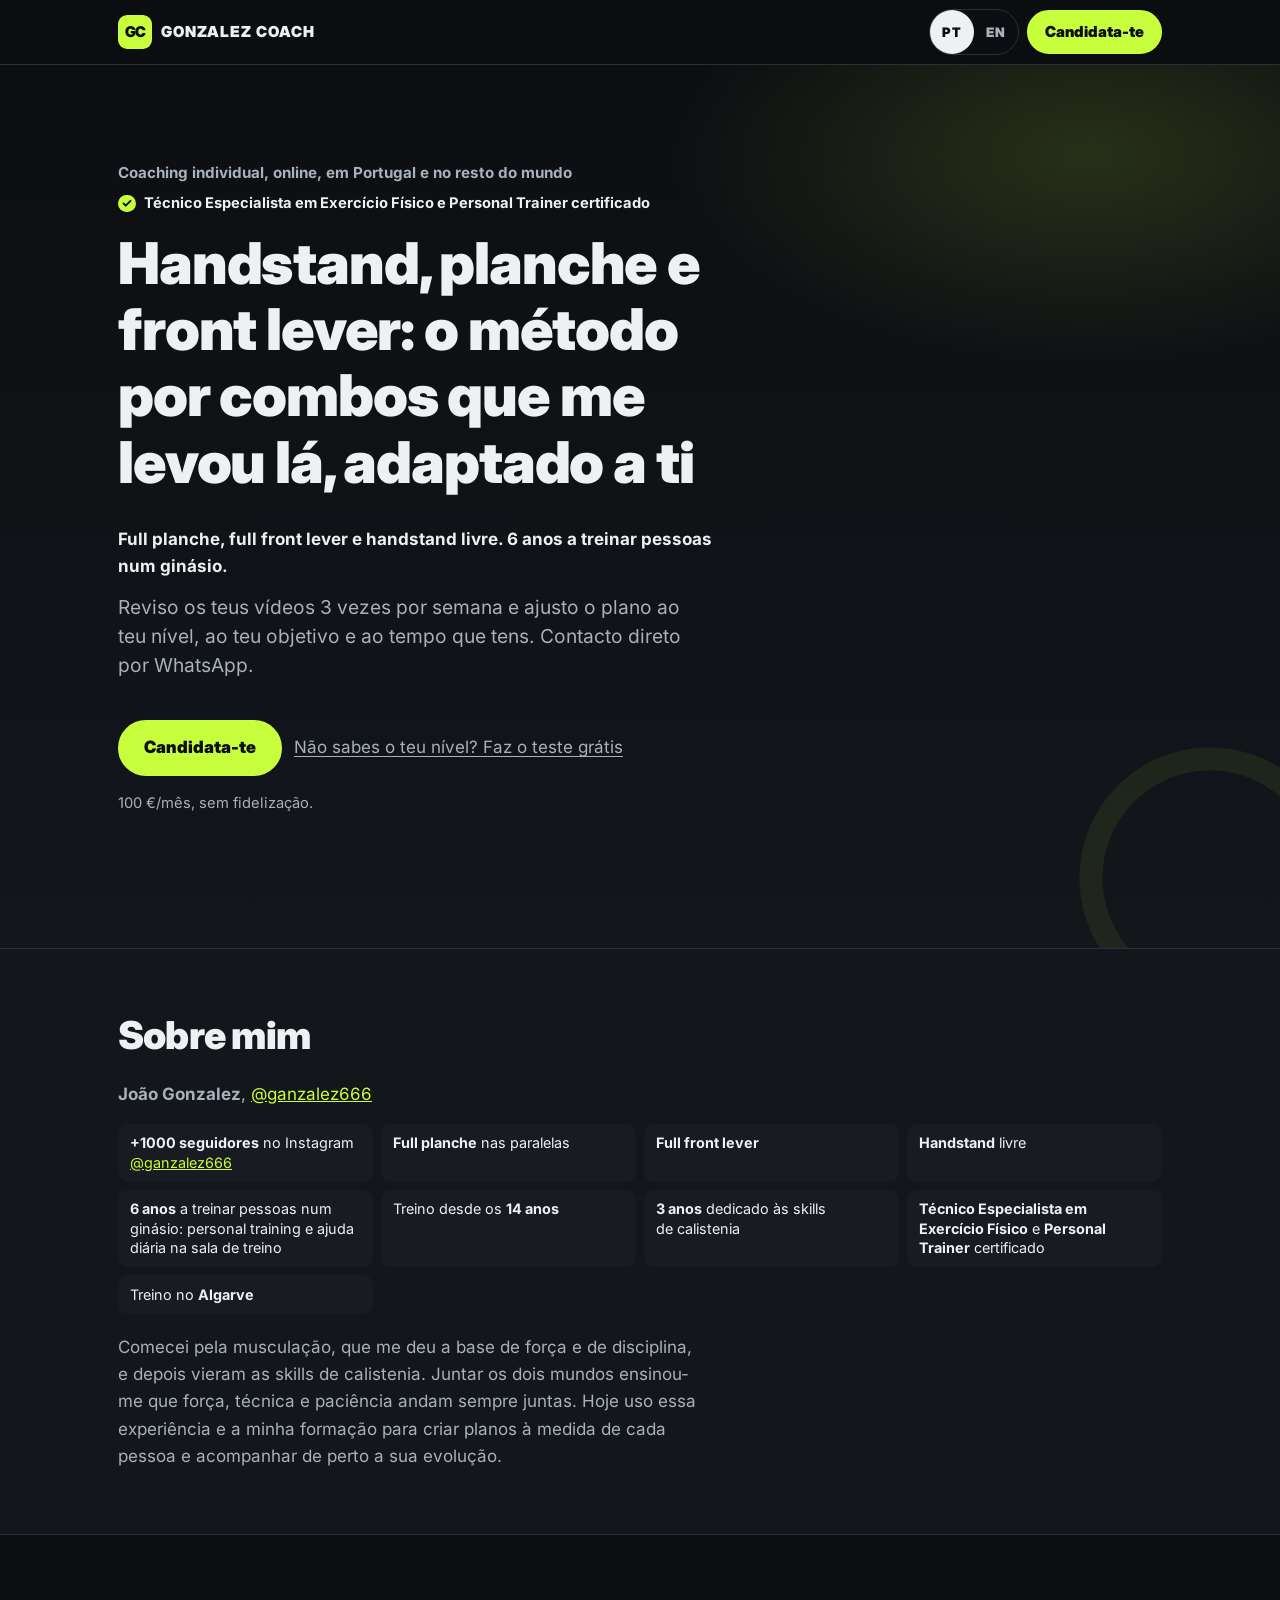
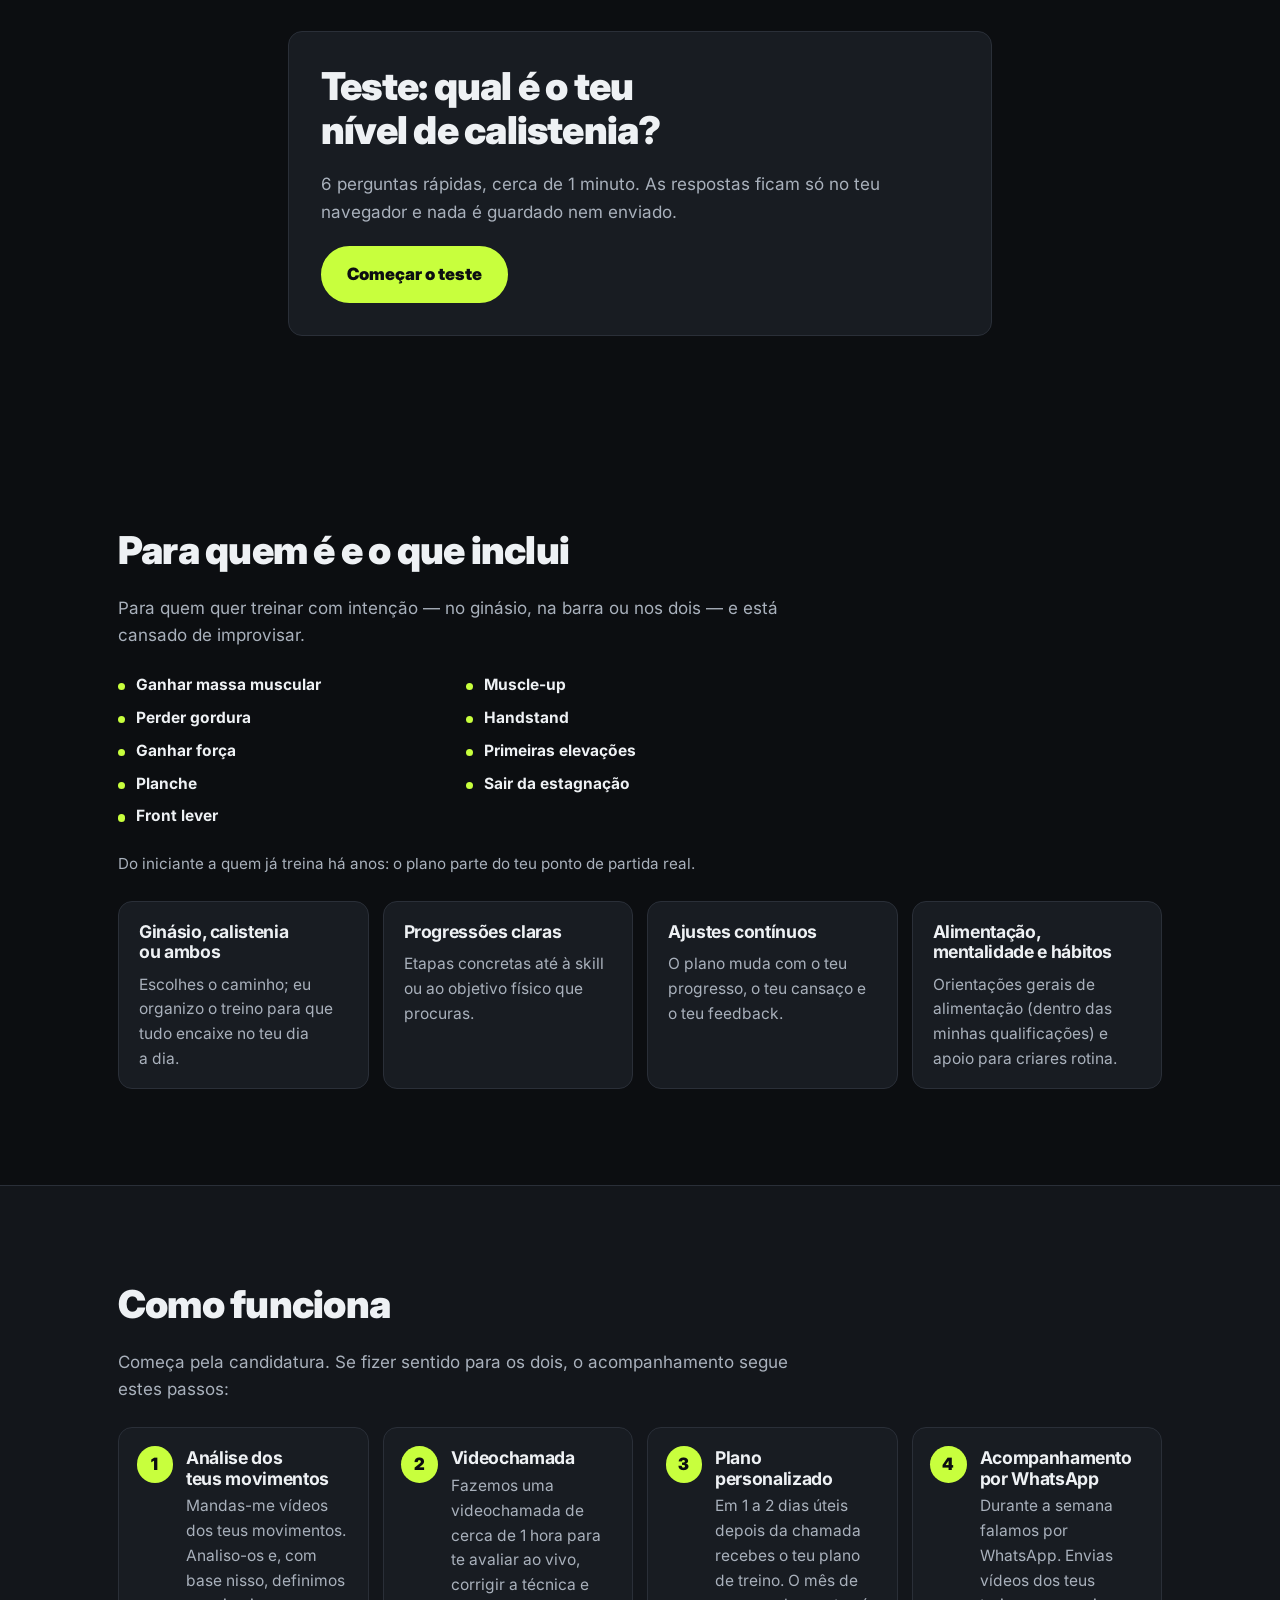
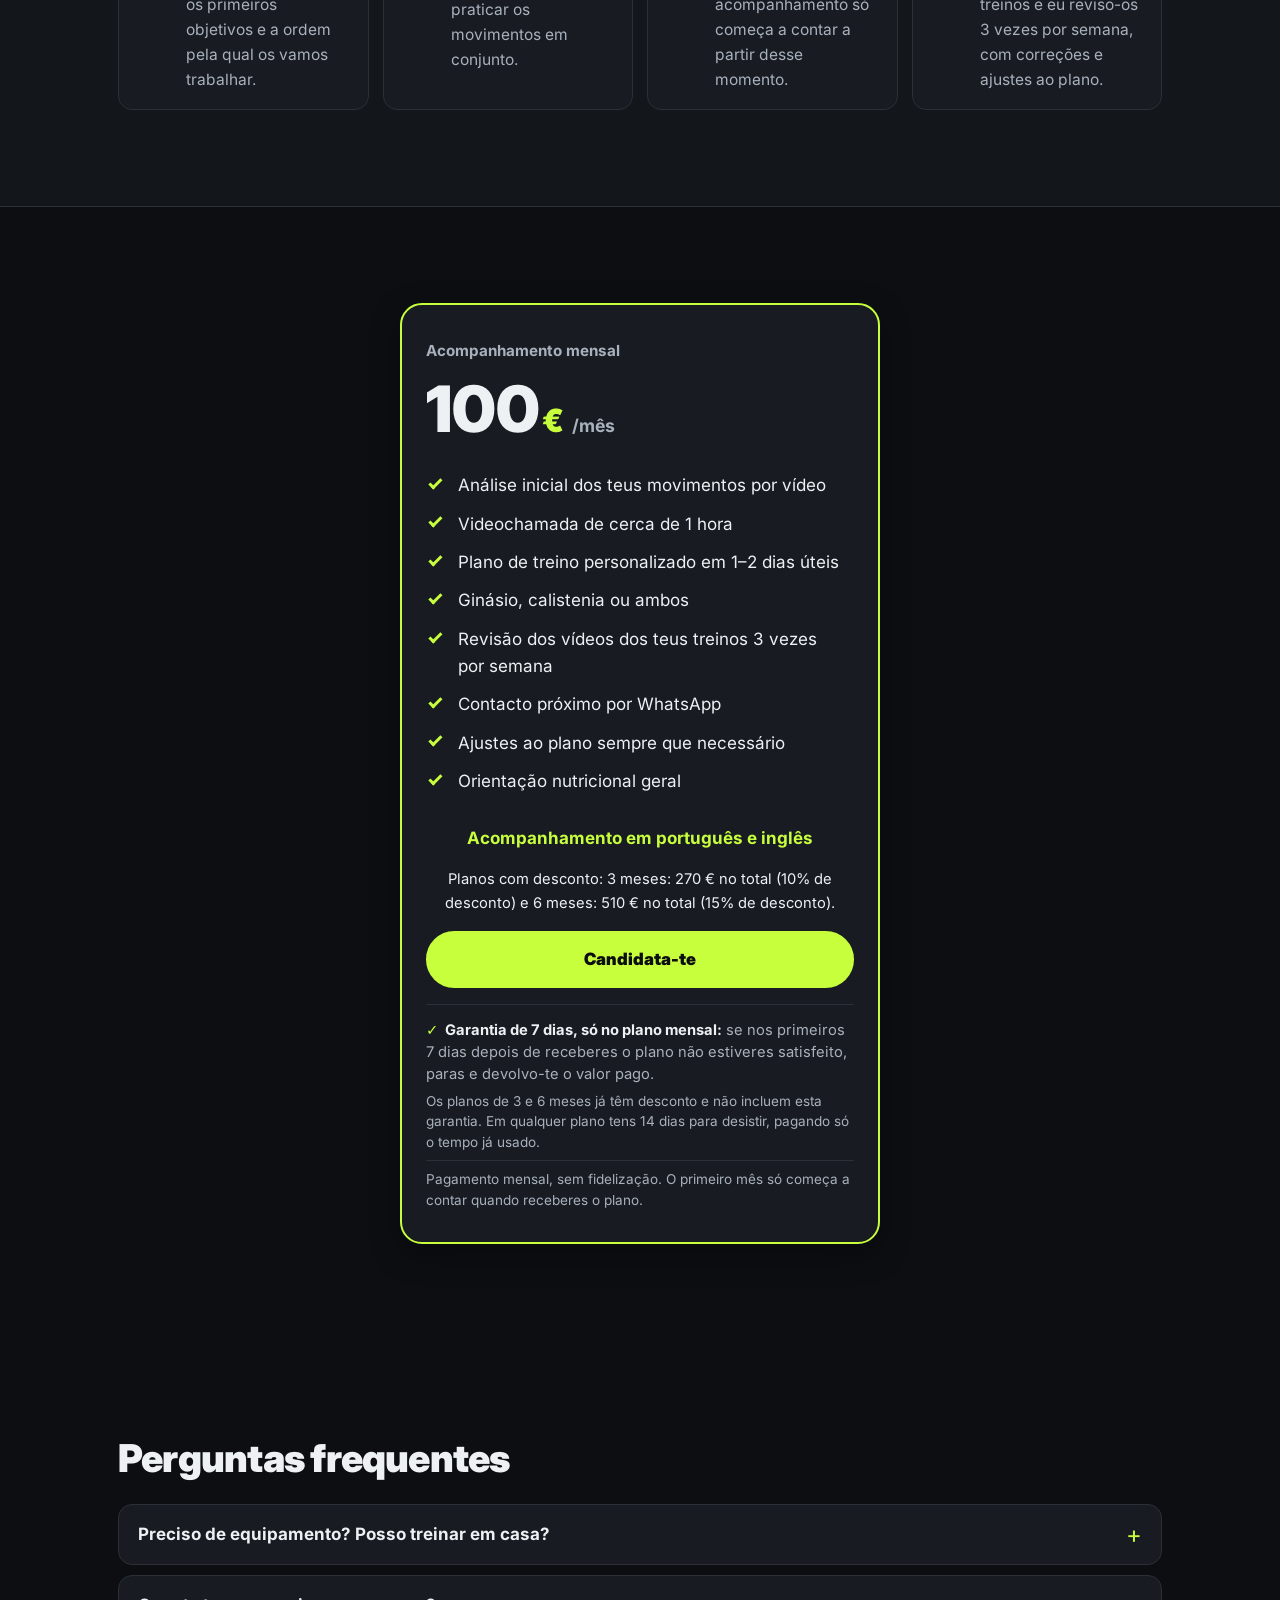
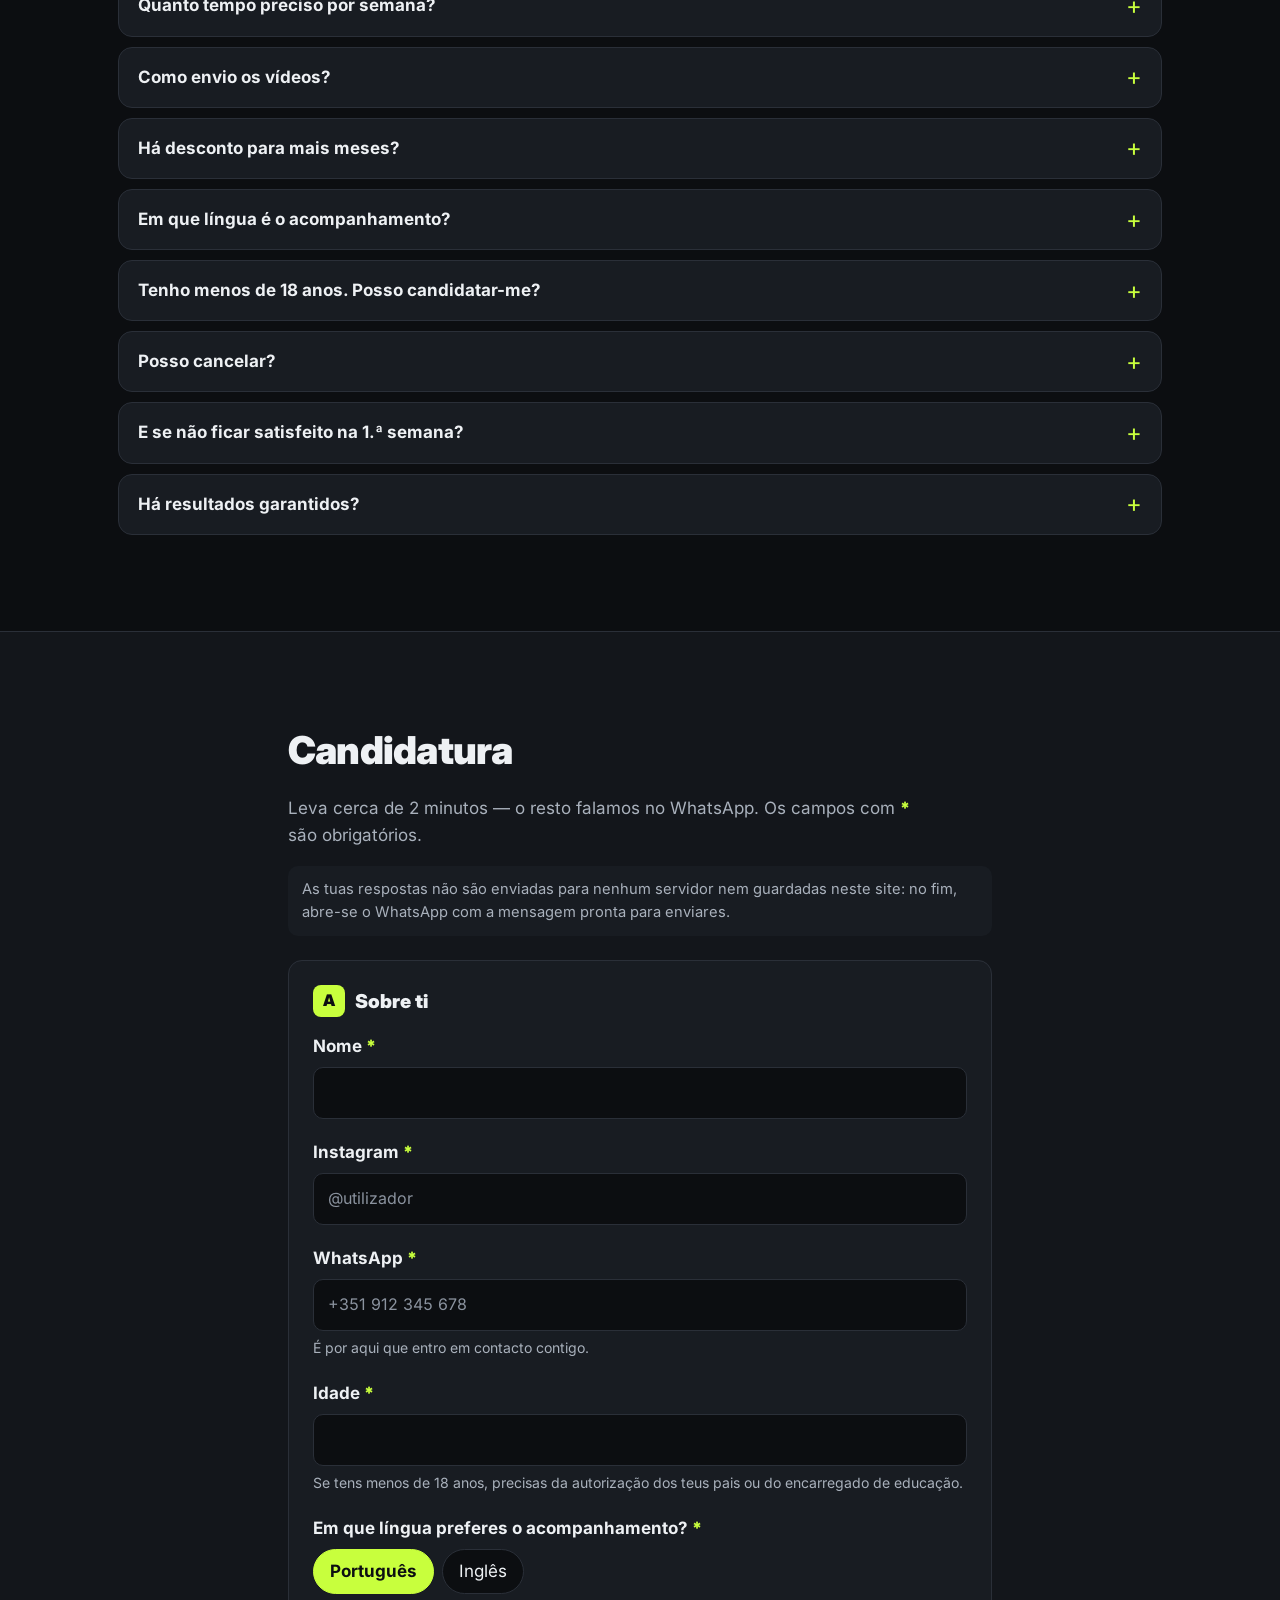
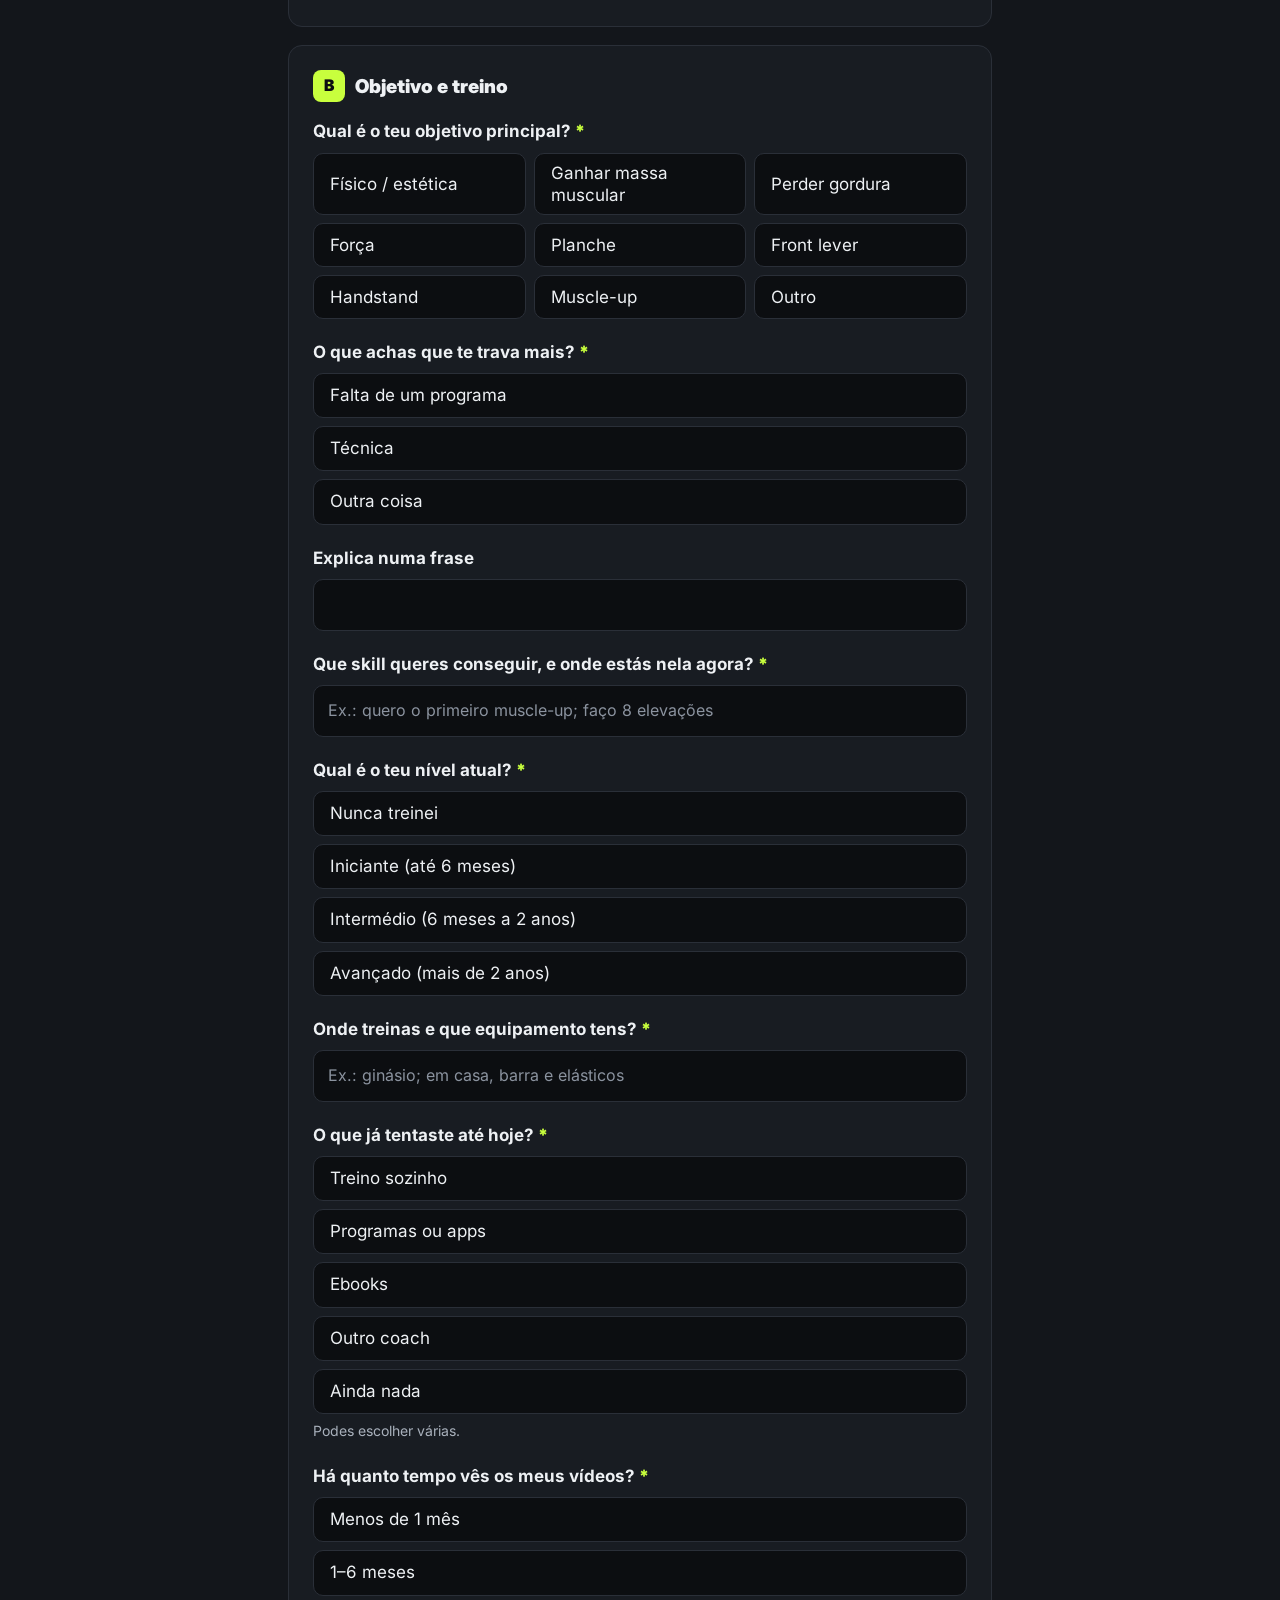
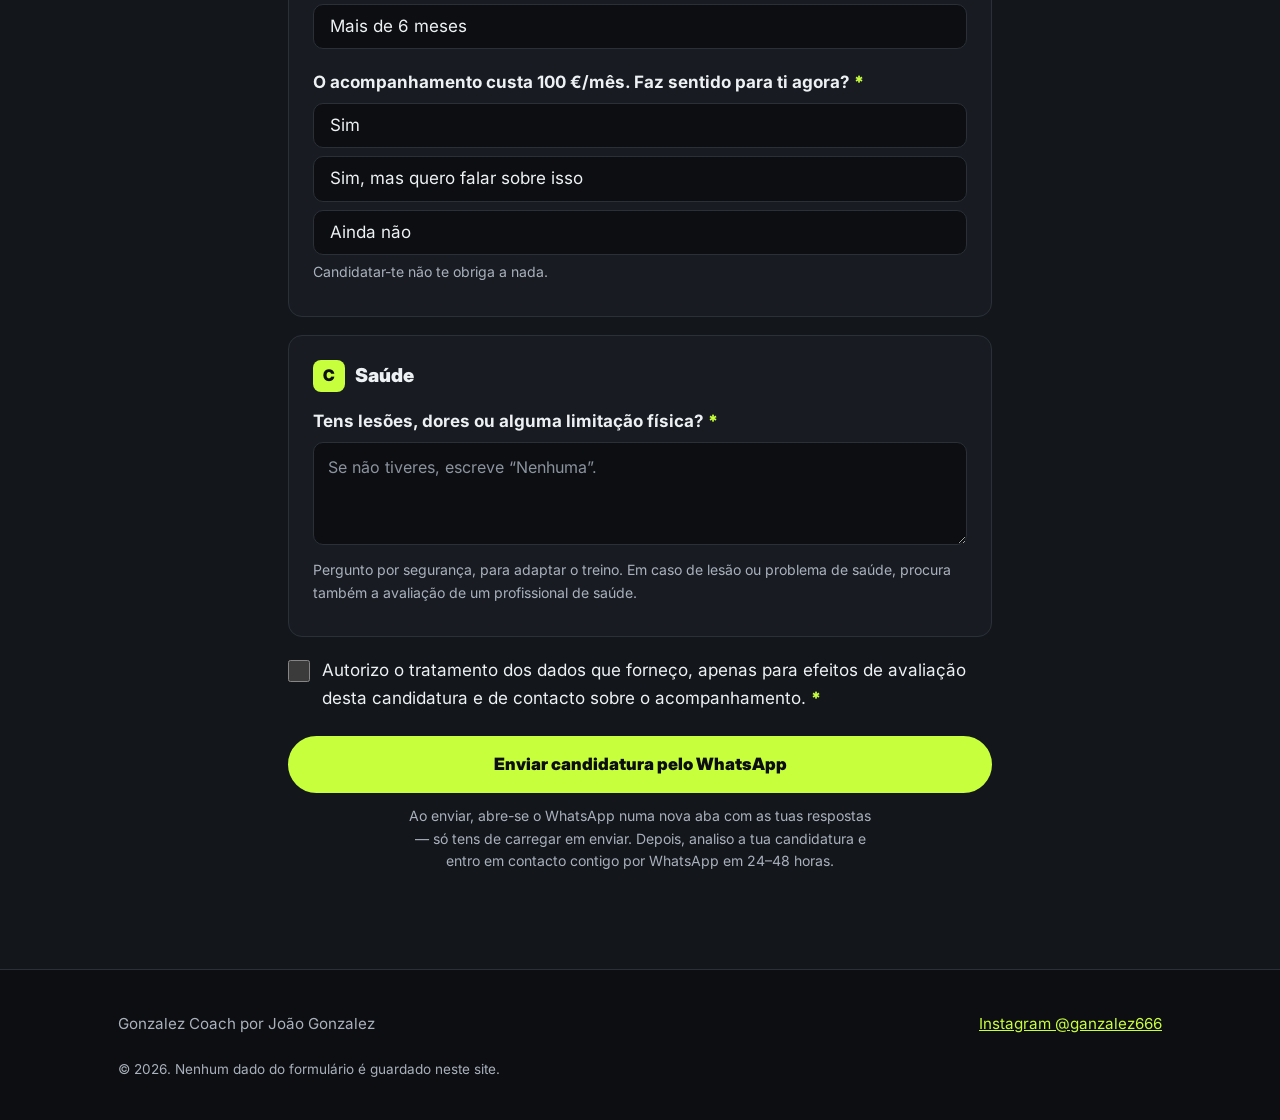
==== commit 6a3ea6aa: "Publicar site (versão 25e2438 do meu-projeto)" ====
--- a/index.html
+++ b/index.html
@@ -256,6 +256,20 @@
               <label for="equipamento"><span data-i18n="q.equipamento">Onde treinas e que equipamento tens?</span> <span class="obrig">*</span></label>
               <input id="equipamento" name="equipamento" type="text" enterkeyhint="next" maxlength="200" data-i18n-ph="p.equipamento" placeholder="Ex.: ginásio; em casa, barra e elásticos">
             </div>
+            <div class="campo" data-q="m.jaTentaste" data-obrigatorio>
+              <p class="campo__label" id="lbl-ja-tentaste"><span data-i18n="q.jaTentaste">O que já tentaste até hoje?</span> <span class="obrig">*</span></p>
+              <div class="opcoes opcoes--coluna" role="group" aria-labelledby="lbl-ja-tentaste" aria-describedby="ajuda-ja-tentaste" data-opcoes="op.jaTentaste" data-nome="ja-tentaste" data-tipo="checkbox"><label class="opcao"><input type="checkbox" name="ja-tentaste" value="Treino sozinho" data-indice="0"><span>Treino sozinho</span></label><label class="opcao"><input type="checkbox" name="ja-tentaste" value="Programas ou apps" data-indice="1"><span>Programas ou apps</span></label><label class="opcao"><input type="checkbox" name="ja-tentaste" value="Ebooks" data-indice="2"><span>Ebooks</span></label><label class="opcao"><input type="checkbox" name="ja-tentaste" value="Outro coach" data-indice="3"><span>Outro coach</span></label><label class="opcao"><input type="checkbox" name="ja-tentaste" value="Ainda nada" data-indice="4"><span>Ainda nada</span></label></div>
+              <p class="campo__ajuda" id="ajuda-ja-tentaste" data-i18n="a.jaTentaste">Podes escolher várias.</p>
+            </div>
+            <div class="campo" data-q="m.seguir" data-obrigatorio>
+              <p class="campo__label" id="lbl-seguir"><span data-i18n="q.seguir">Há quanto tempo vês os meus vídeos?</span> <span class="obrig">*</span></p>
+              <div class="opcoes opcoes--coluna" role="radiogroup" aria-labelledby="lbl-seguir" data-opcoes="op.seguir" data-nome="seguir" data-tipo="radio"><label class="opcao"><input type="radio" name="seguir" value="Menos de 1 mês" data-indice="0"><span>Menos de 1 mês</span></label><label class="opcao"><input type="radio" name="seguir" value="1–6 meses" data-indice="1"><span>1–6 meses</span></label><label class="opcao"><input type="radio" name="seguir" value="Mais de 6 meses" data-indice="2"><span>Mais de 6 meses</span></label></div>
+            </div>
+            <div class="campo" data-q="m.investimento" data-obrigatorio>
+              <p class="campo__label" id="lbl-investimento"><span data-i18n="q.investimento">O acompanhamento custa 100 €/mês. Faz sentido para ti agora?</span> <span class="obrig">*</span></p>
+              <div class="opcoes opcoes--coluna" role="radiogroup" aria-labelledby="lbl-investimento" aria-describedby="ajuda-investimento" data-opcoes="op.investimento" data-nome="investimento" data-tipo="radio"><label class="opcao"><input type="radio" name="investimento" value="Sim" data-indice="0"><span>Sim</span></label><label class="opcao"><input type="radio" name="investimento" value="Sim, mas quero falar sobre isso" data-indice="1"><span>Sim, mas quero falar sobre isso</span></label><label class="opcao"><input type="radio" name="investimento" value="Ainda não" data-indice="2"><span>Ainda não</span></label></div>
+              <p class="campo__ajuda" id="ajuda-investimento" data-i18n="a.investimento">Candidatar-te não te obriga a nada.</p>
+            </div>
           </fieldset>
 
           <!-- C -->
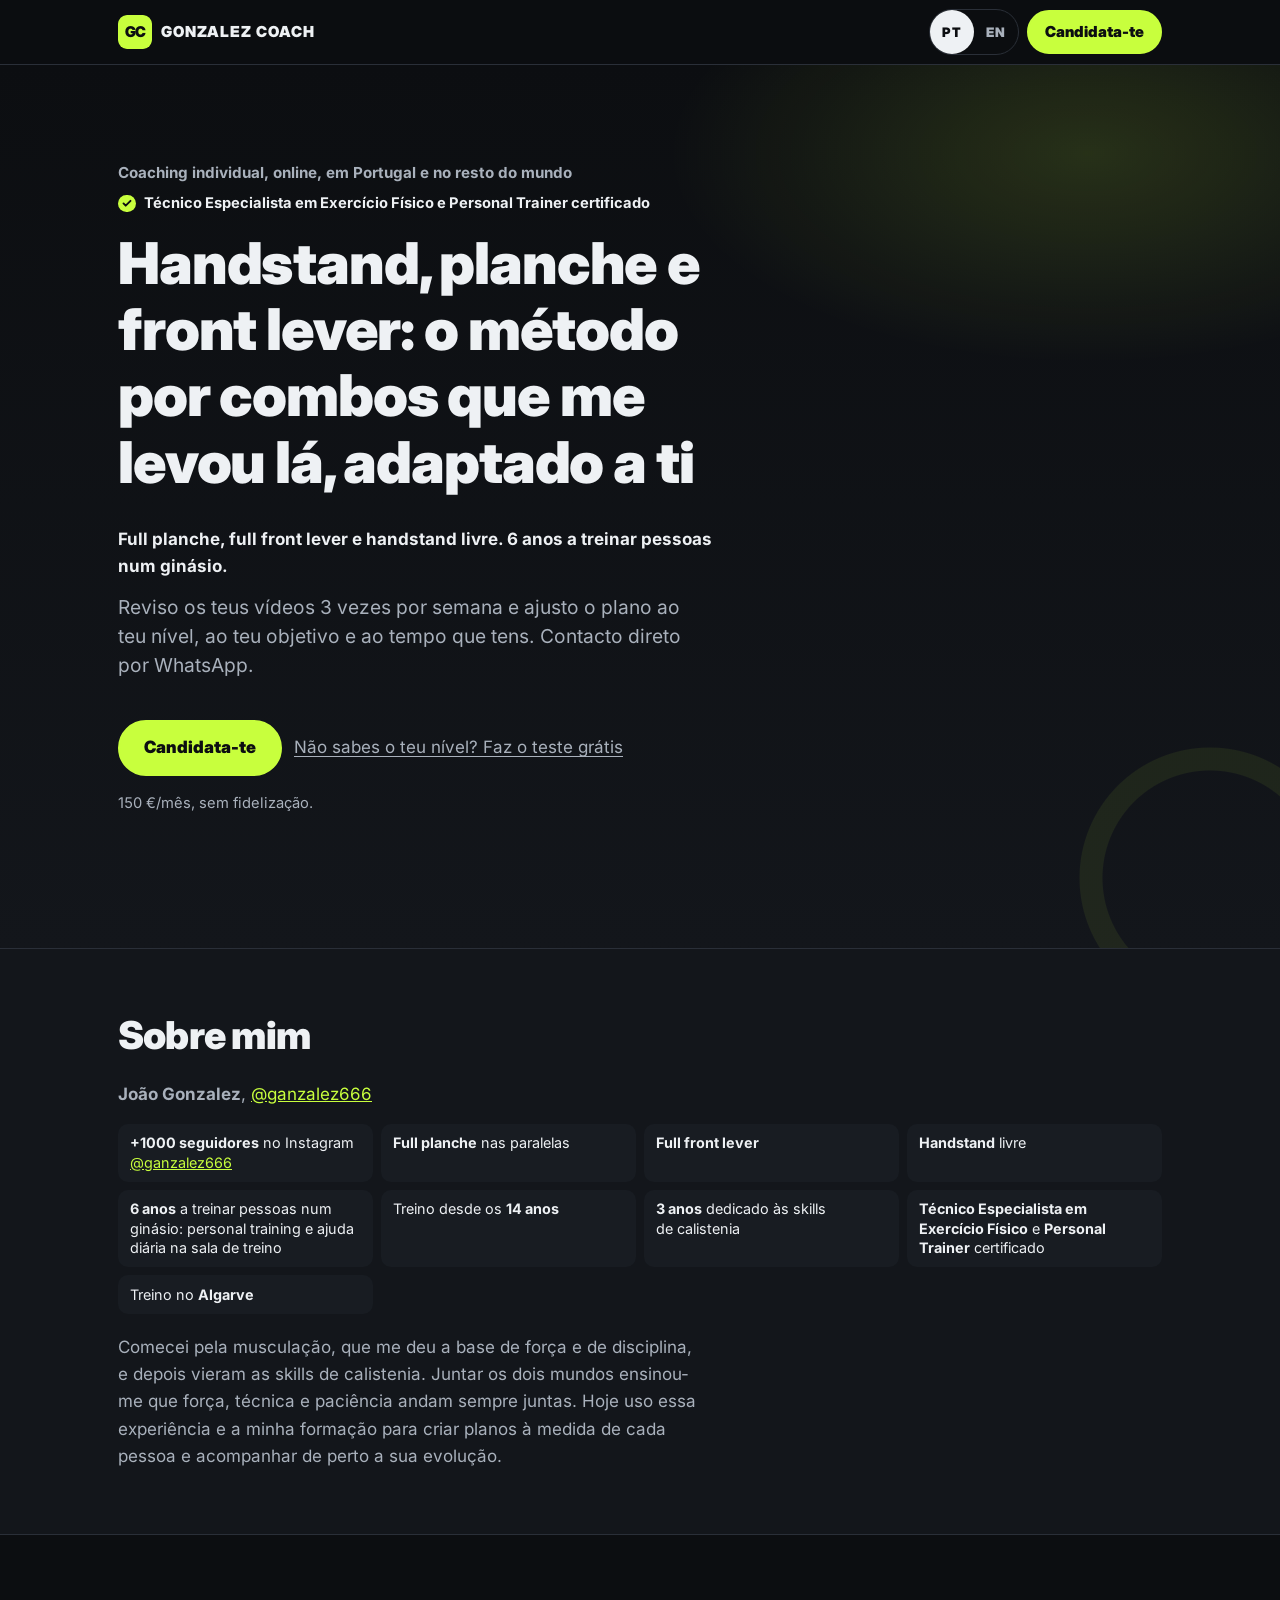
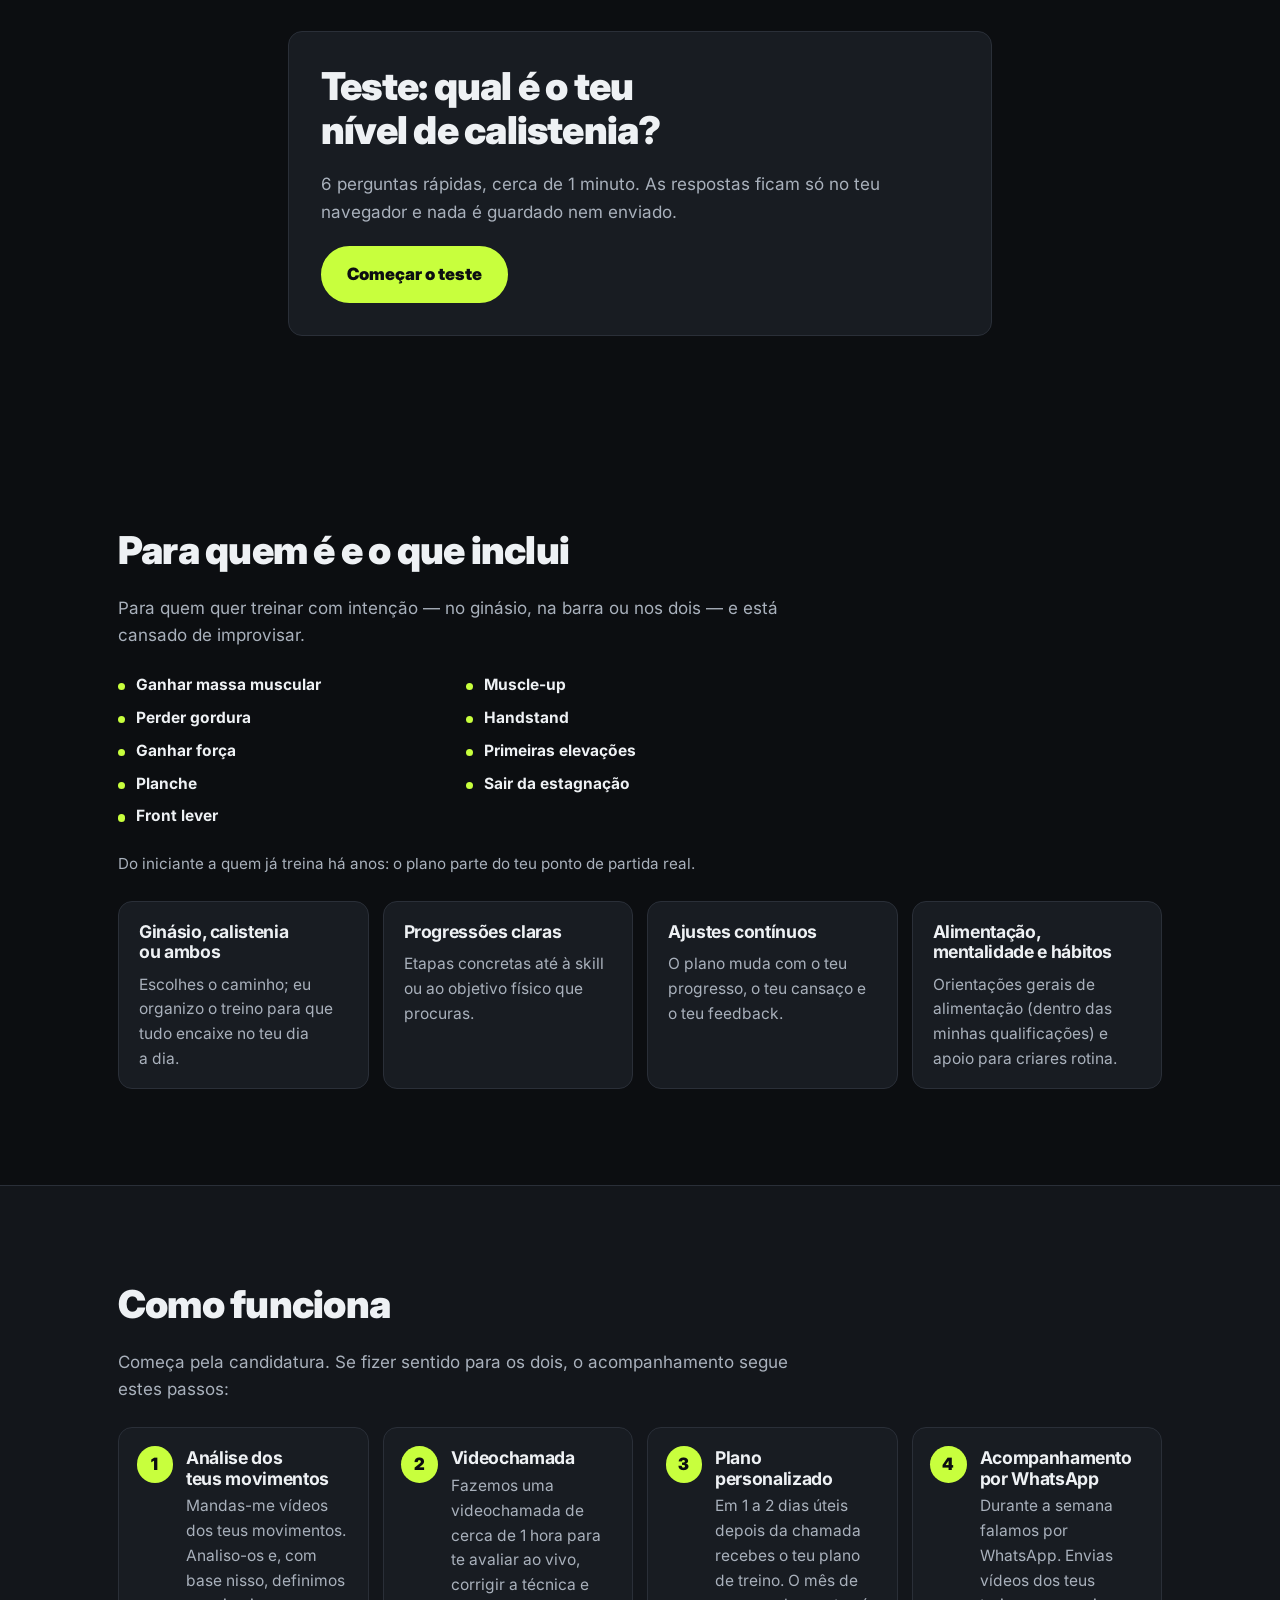
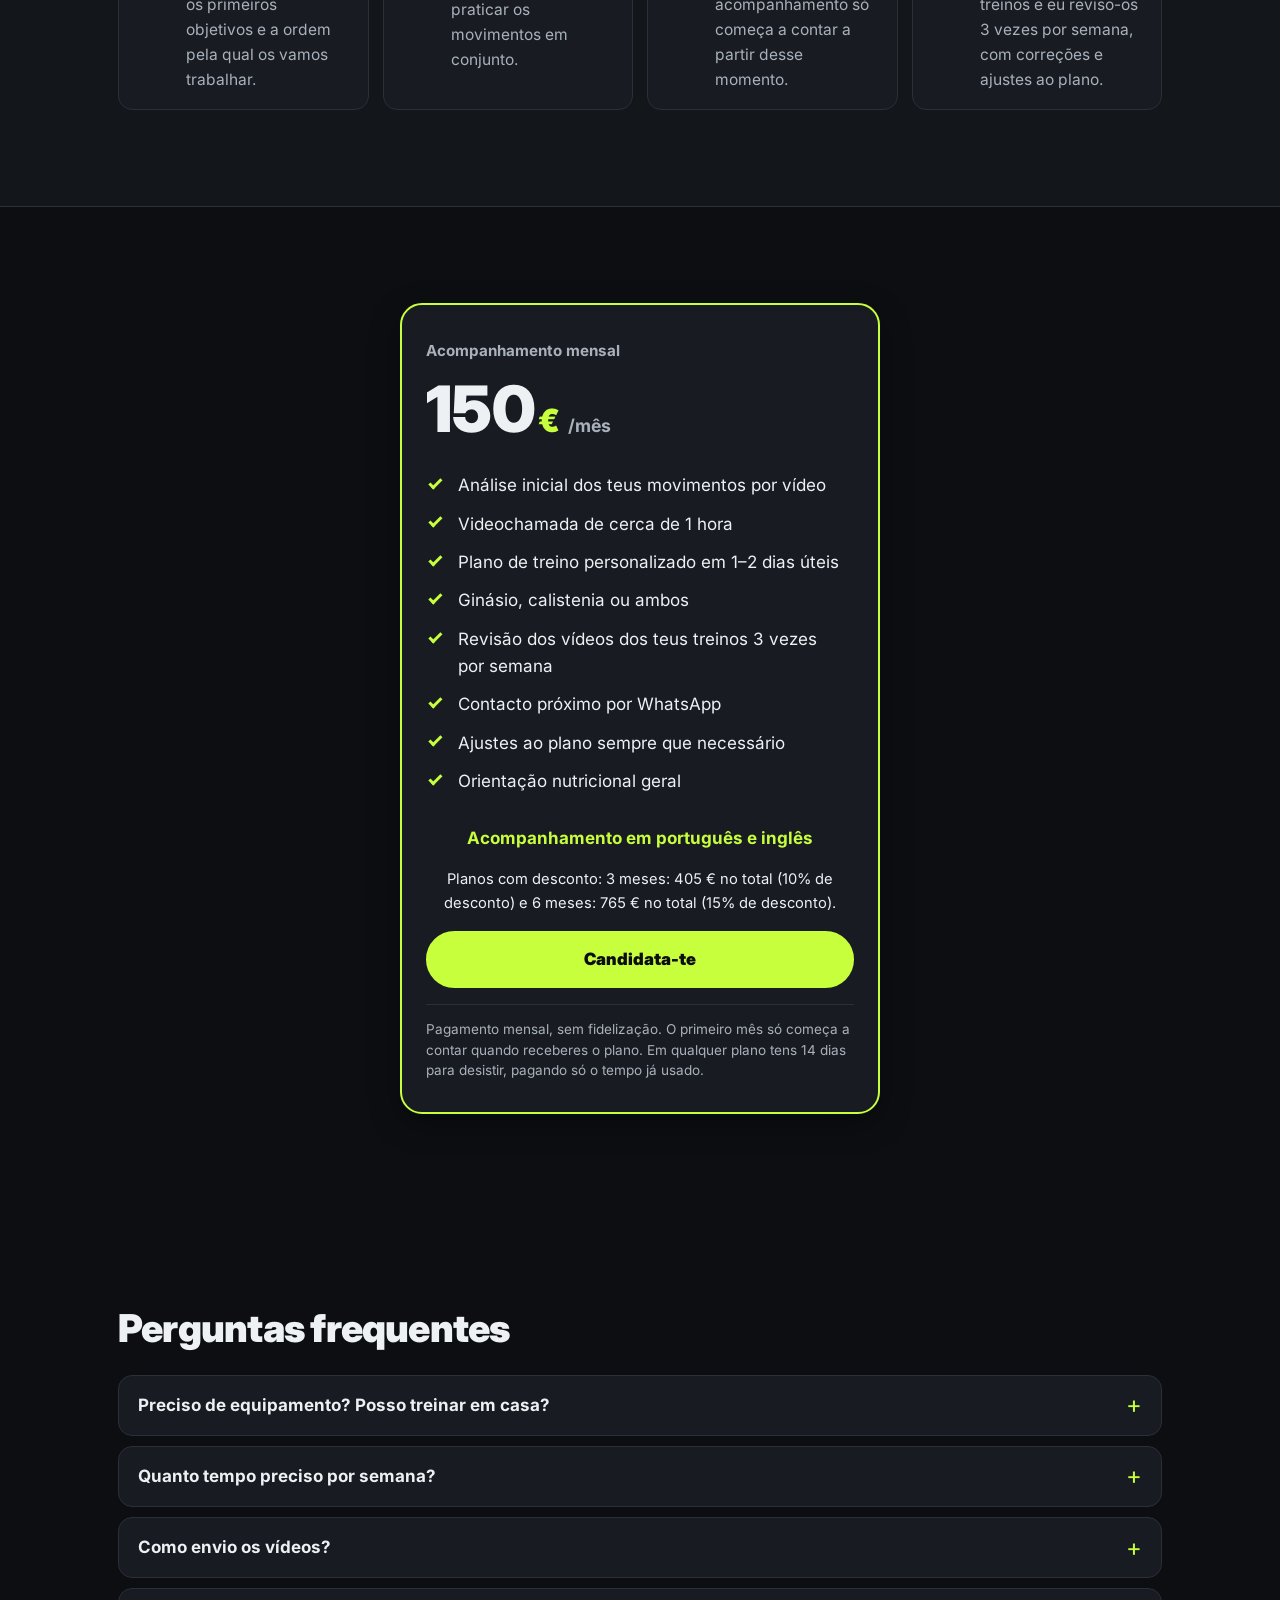
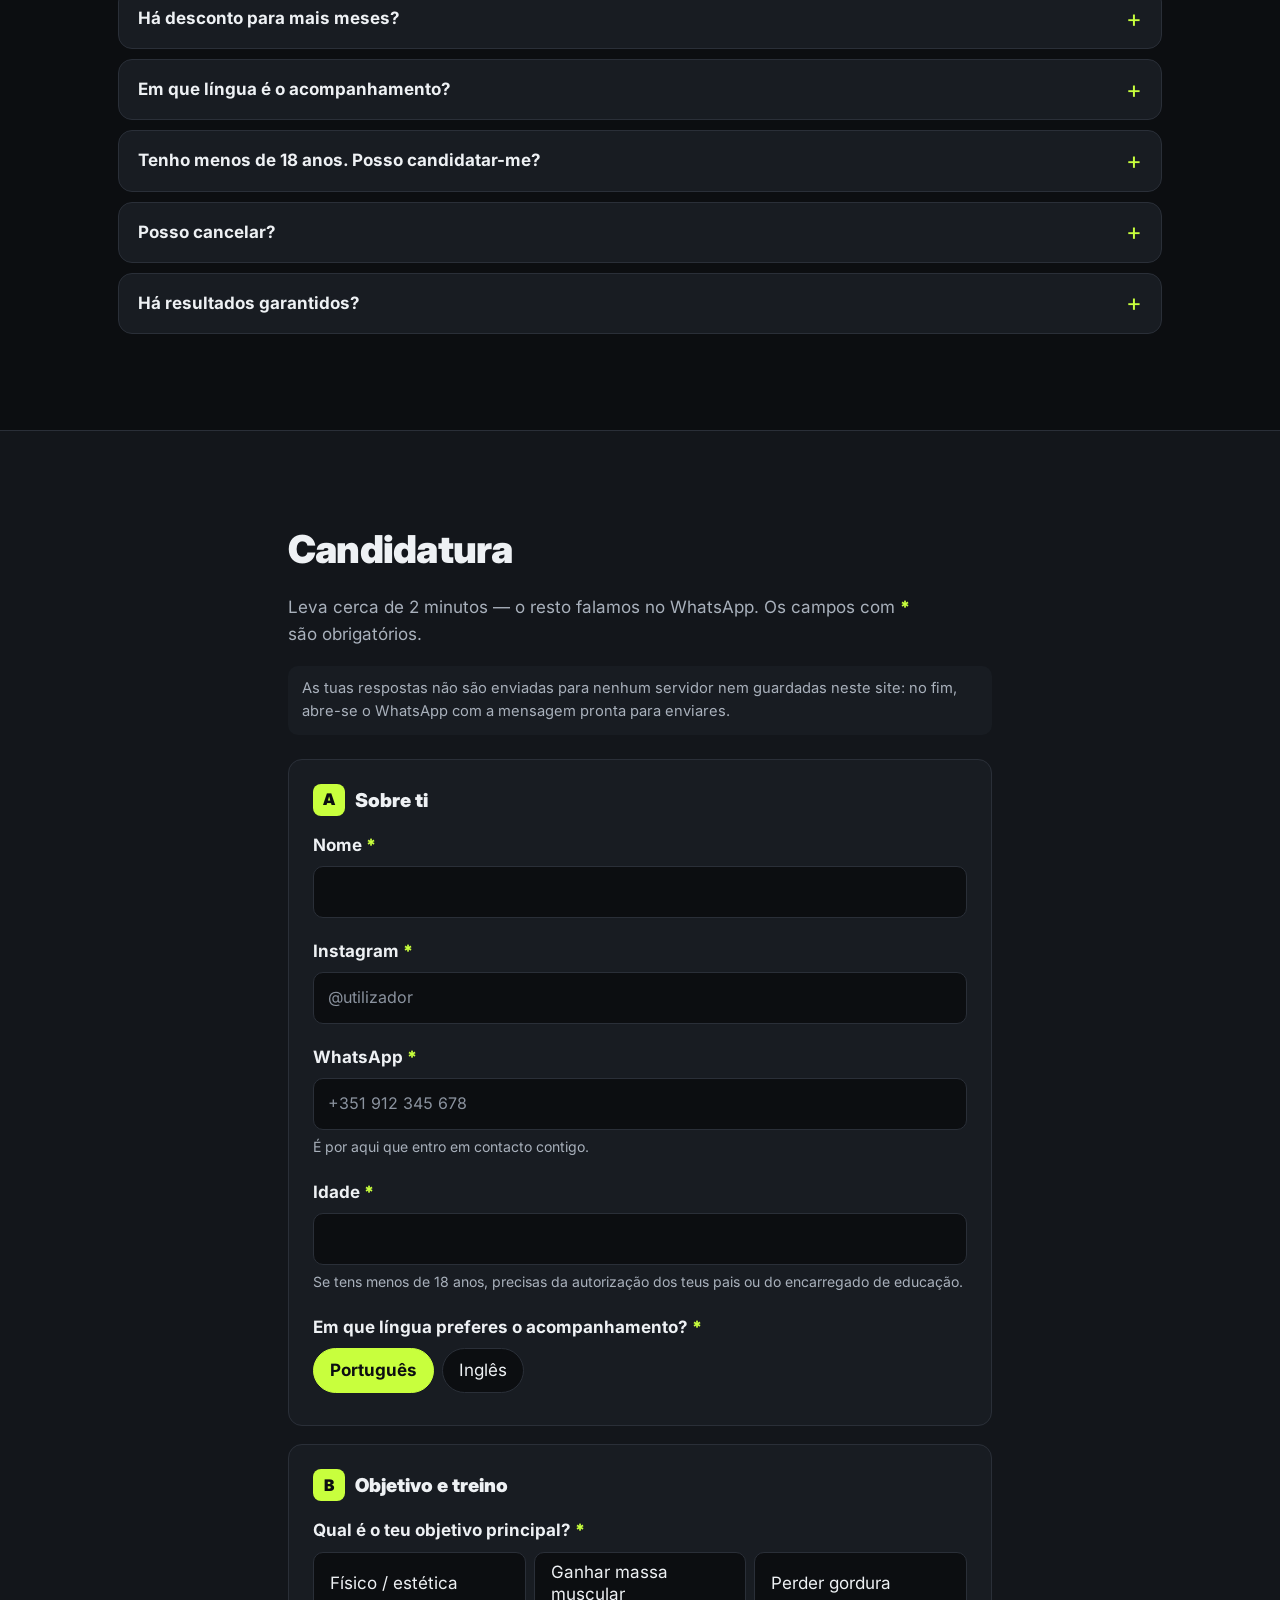
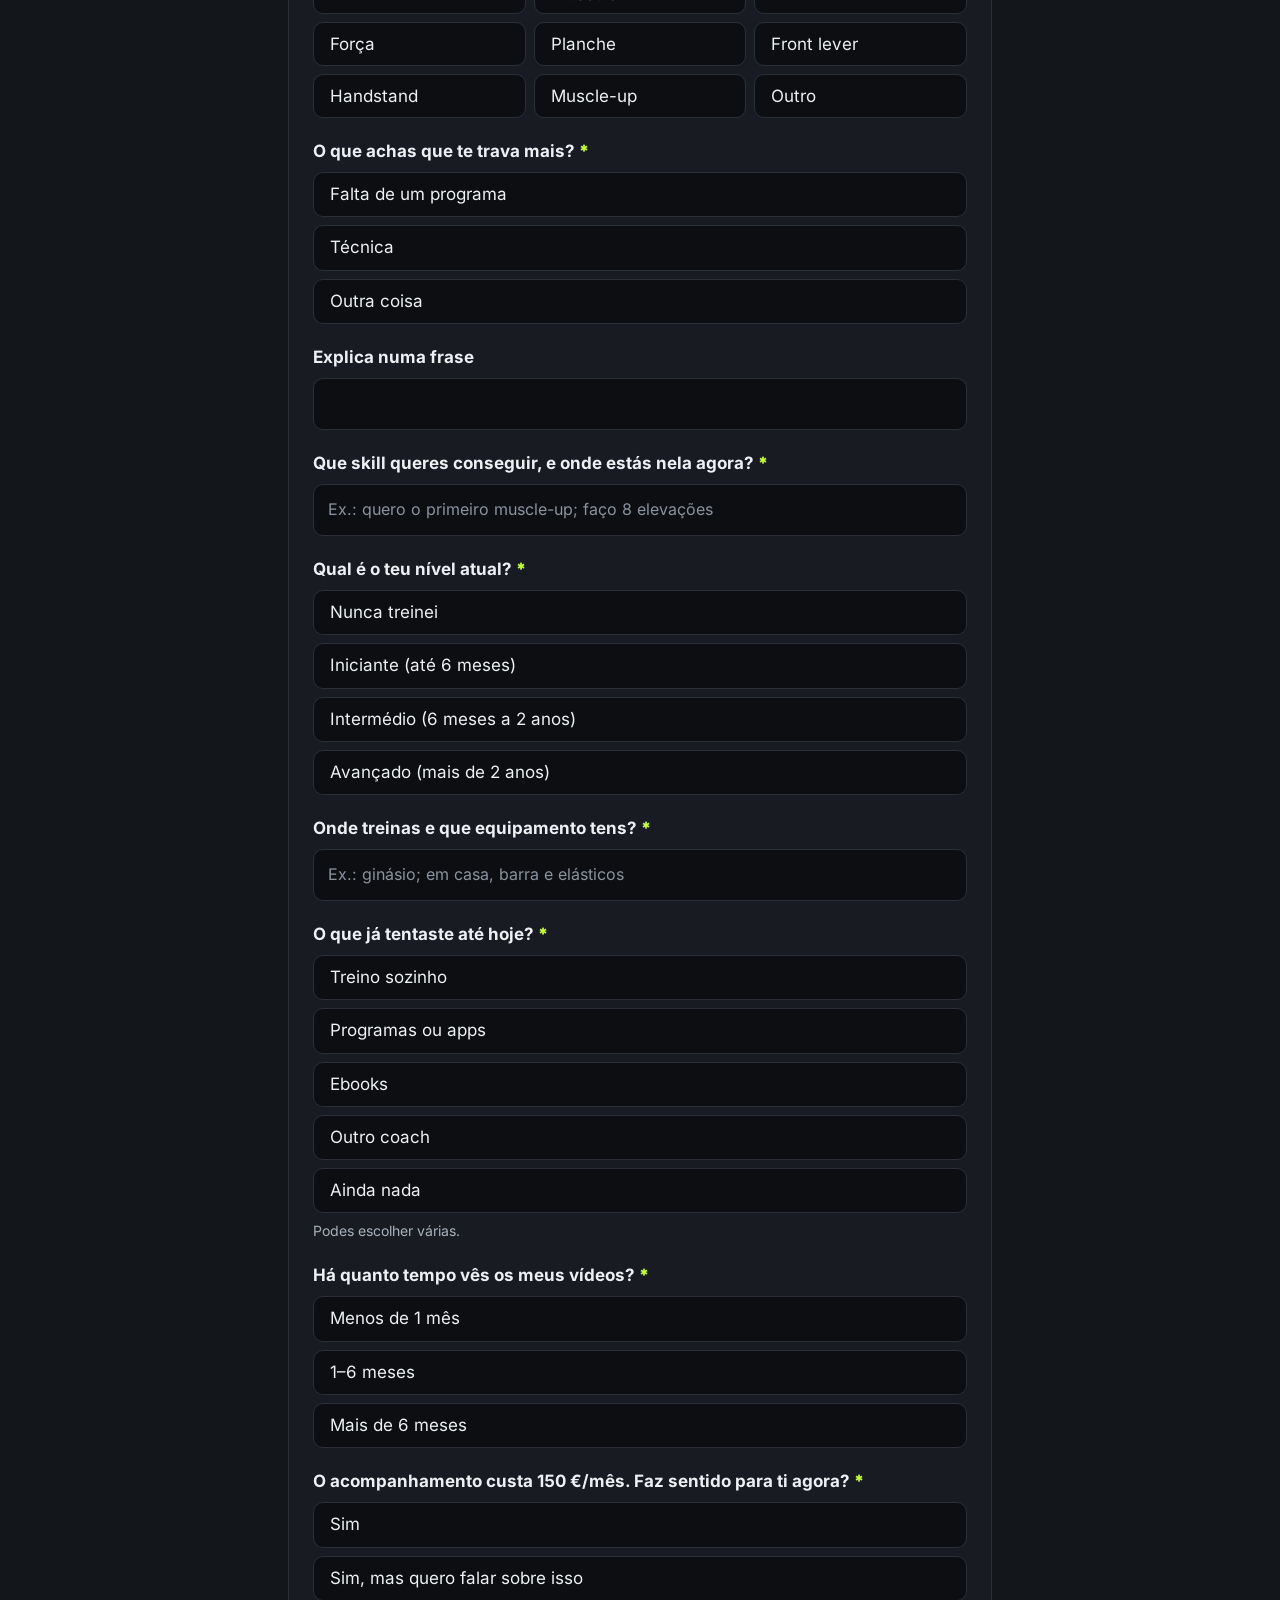
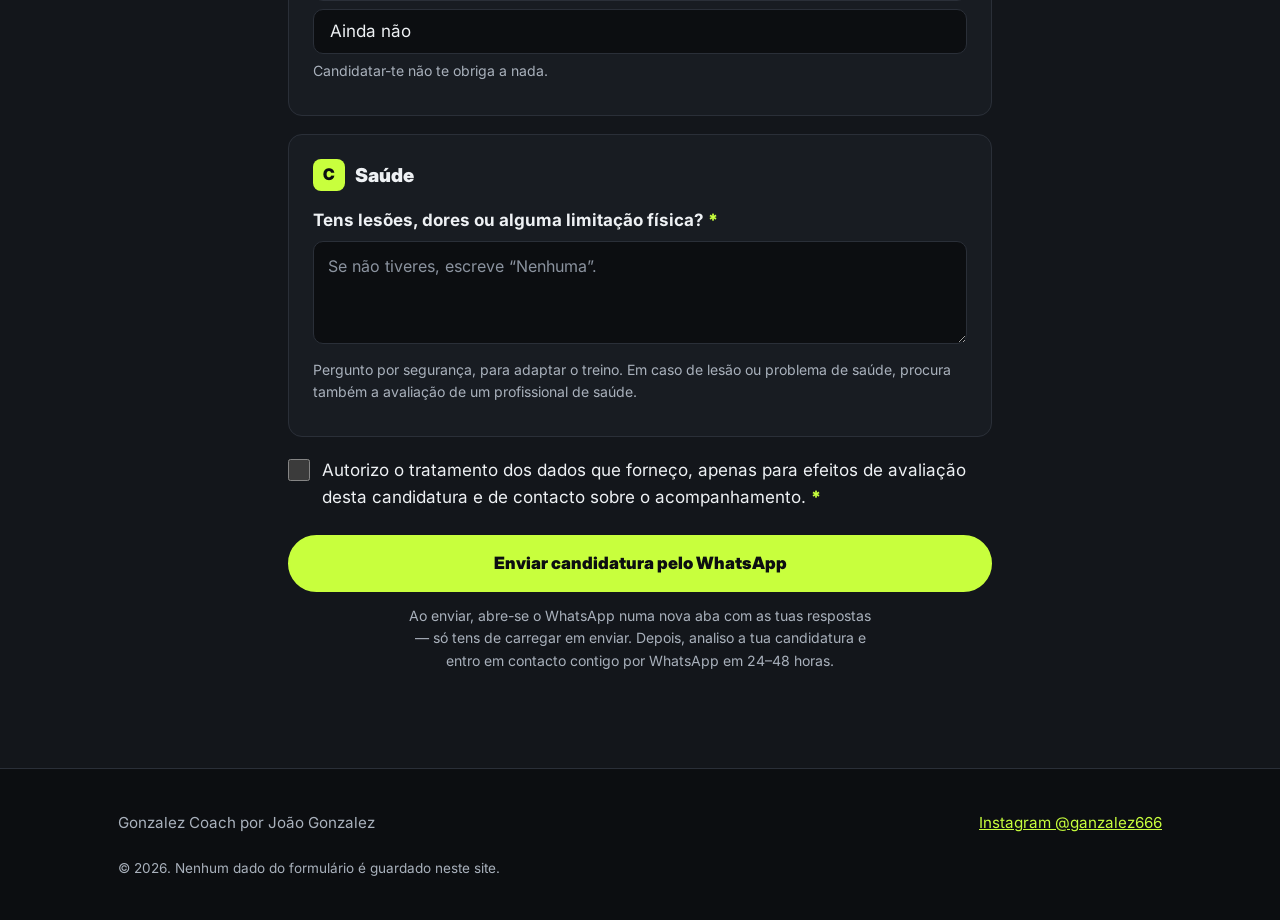
==== commit ba257e67: "Publicar site (versão a2d37d6 do meu-projeto)" ====
--- a/index.html
+++ b/index.html
@@ -17,7 +17,7 @@
   <!-- Dados estruturados para o Google (só dados verdadeiros de config.js: nome, Instagram, preço, línguas).
        Se mudares o preço, o nome ou as línguas em config.js, atualiza também aqui (os testes avisam). -->
   <script type="application/ld+json">
-{"@context":"https://schema.org","@graph":[{"@type":"WebSite","@id":"https://gonzalezjoao158.github.io/#site","url":"https://gonzalezjoao158.github.io/","name":"Gonzalez Coach","inLanguage":["pt-PT","en"],"publisher":{"@id":"https://gonzalezjoao158.github.io/#joao"}},{"@type":"Person","@id":"https://gonzalezjoao158.github.io/#joao","name":"João Gonzalez","url":"https://gonzalezjoao158.github.io/","jobTitle":"Técnico Especialista em Exercício Físico e Personal Trainer","description":"Coach online de calistenia e ginásio no Algarve. Faz full planche, full front lever e handstand livre.","knowsAbout":["Calistenia","Planche","Front lever","Handstand","Muscle-up","Musculação","Treino de força"],"knowsLanguage":["pt","en"],"worksFor":{"@id":"https://gonzalezjoao158.github.io/#coaching"},"sameAs":["https://www.instagram.com/ganzalez666/"]},{"@type":"ProfessionalService","@id":"https://gonzalezjoao158.github.io/#coaching","name":"Gonzalez Coach","alternateName":"Gonzalez Coach, coaching online de calistenia e ginásio","url":"https://gonzalezjoao158.github.io/","logo":"https://gonzalezjoao158.github.io/icon-512.png","image":"https://gonzalezjoao158.github.io/og-image.png","description":"Coaching online individual de calistenia e ginásio: análise dos movimentos por vídeo, videochamada inicial, plano de treino personalizado e revisão dos vídeos de treino 3 vezes por semana, com contacto por WhatsApp. Em português e inglês.","founder":{"@id":"https://gonzalezjoao158.github.io/#joao"},"areaServed":[{"@type":"Country","name":"Portugal"},{"@type":"Place","name":"Worldwide"}],"availableLanguage":["pt","en"],"sameAs":["https://www.instagram.com/ganzalez666/"],"makesOffer":{"@type":"Offer","url":"https://gonzalezjoao158.github.io/#candidatura","price":"100","priceCurrency":"EUR","priceSpecification":{"@type":"UnitPriceSpecification","price":"100","priceCurrency":"EUR","unitCode":"MON","referenceQuantity":{"@type":"QuantitativeValue","value":1,"unitCode":"MON"}},"itemOffered":{"@type":"Service","@id":"https://gonzalezjoao158.github.io/#servico","name":"Coaching online de calistenia e ginásio","serviceType":"Coaching online de calistenia e ginásio","provider":{"@id":"https://gonzalezjoao158.github.io/#joao"},"availableChannel":{"@type":"ServiceChannel","serviceUrl":"https://gonzalezjoao158.github.io/#candidatura","availableLanguage":["pt","en"]}}}}]}
+{"@context":"https://schema.org","@graph":[{"@type":"WebSite","@id":"https://gonzalezjoao158.github.io/#site","url":"https://gonzalezjoao158.github.io/","name":"Gonzalez Coach","inLanguage":["pt-PT","en"],"publisher":{"@id":"https://gonzalezjoao158.github.io/#joao"}},{"@type":"Person","@id":"https://gonzalezjoao158.github.io/#joao","name":"João Gonzalez","url":"https://gonzalezjoao158.github.io/","jobTitle":"Técnico Especialista em Exercício Físico e Personal Trainer","description":"Coach online de calistenia e ginásio no Algarve. Faz full planche, full front lever e handstand livre.","knowsAbout":["Calistenia","Planche","Front lever","Handstand","Muscle-up","Musculação","Treino de força"],"knowsLanguage":["pt","en"],"worksFor":{"@id":"https://gonzalezjoao158.github.io/#coaching"},"sameAs":["https://www.instagram.com/ganzalez666/"]},{"@type":"ProfessionalService","@id":"https://gonzalezjoao158.github.io/#coaching","name":"Gonzalez Coach","alternateName":"Gonzalez Coach, coaching online de calistenia e ginásio","url":"https://gonzalezjoao158.github.io/","logo":"https://gonzalezjoao158.github.io/icon-512.png","image":"https://gonzalezjoao158.github.io/og-image.png","description":"Coaching online individual de calistenia e ginásio: análise dos movimentos por vídeo, videochamada inicial, plano de treino personalizado e revisão dos vídeos de treino 3 vezes por semana, com contacto por WhatsApp. Em português e inglês.","founder":{"@id":"https://gonzalezjoao158.github.io/#joao"},"areaServed":[{"@type":"Country","name":"Portugal"},{"@type":"Place","name":"Worldwide"}],"availableLanguage":["pt","en"],"sameAs":["https://www.instagram.com/ganzalez666/"],"makesOffer":{"@type":"Offer","url":"https://gonzalezjoao158.github.io/#candidatura","price":"150","priceCurrency":"EUR","priceSpecification":{"@type":"UnitPriceSpecification","price":"150","priceCurrency":"EUR","unitCode":"MON","referenceQuantity":{"@type":"QuantitativeValue","value":1,"unitCode":"MON"}},"itemOffered":{"@type":"Service","@id":"https://gonzalezjoao158.github.io/#servico","name":"Coaching online de calistenia e ginásio","serviceType":"Coaching online de calistenia e ginásio","provider":{"@id":"https://gonzalezjoao158.github.io/#joao"},"availableChannel":{"@type":"ServiceChannel","serviceUrl":"https://gonzalezjoao158.github.io/#candidatura","availableLanguage":["pt","en"]}}}}]}
   </script>
   <!-- Pré-visualização quando o link é partilhado (WhatsApp, Instagram, Facebook, X…) -->
   <meta property="og:type" content="website">
@@ -79,7 +79,7 @@
           <a class="botao" href="#candidatura" data-i18n="topo.cta">Candidata-te</a>
           <a class="hero__teste" href="#teste" data-i18n="hero.teste">Não sabes o teu nível? Faz o teste grátis</a>
         </div>
-        <p class="hero__nota" data-i18n="hero.nota">100 €/mês, sem fidelização.</p>
+        <p class="hero__nota" data-i18n="hero.nota">150 €/mês, sem fidelização.</p>
       </div>
     </section>
 
@@ -153,15 +153,12 @@
       <div class="contentor">
         <div class="preco">
           <p class="etiqueta" data-i18n="preco.etiqueta">Acompanhamento mensal</p>
-          <p class="preco__valor" id="preco-valor"><span class="preco__numero" data-config="preco">100</span><span class="preco__moeda" data-config="moeda">€</span><span class="preco__periodo" data-i18n="preco.periodo">/mês</span></p>
+          <p class="preco__valor" id="preco-valor"><span class="preco__numero" data-config="preco">150</span><span class="preco__moeda" data-config="moeda">€</span><span class="preco__periodo" data-i18n="preco.periodo">/mês</span></p>
           <ul class="lista-check" data-i18n-lista="preco.lista"><li>Análise inicial dos teus movimentos por vídeo</li><li>Videochamada de cerca de 1 hora</li><li>Plano de treino personalizado em 1–2 dias úteis</li><li>Ginásio, calistenia ou ambos</li><li>Revisão dos vídeos dos teus treinos 3 vezes por semana</li><li>Contacto próximo por WhatsApp</li><li>Ajustes ao plano sempre que necessário</li><li>Orientação nutricional geral</li></ul>
           <p class="preco__linguas" data-i18n="preco.linguas">Acompanhamento em português e inglês</p>
-          <p class="preco__planos" id="preco-planos">Planos com desconto: 3 meses: 270 € no total (10% de desconto) e 6 meses: 510 € no total (15% de desconto).</p>
+          <p class="preco__planos" id="preco-planos">Planos com desconto: 3 meses: 405 € no total (10% de desconto) e 6 meses: 765 € no total (15% de desconto).</p>
           <a class="botao botao--largo" href="#candidatura" data-i18n="topo.cta">Candidata-te</a>
-          <div class="preco__garantia">
-            <p data-i18n="preco.garantia"><strong>Garantia de 7 dias, só no plano mensal:</strong> se nos primeiros 7 dias depois de receberes o plano não estiveres satisfeito, paras e devolvo-te o valor pago. <small>Os planos de 3 e 6 meses já têm desconto e não incluem esta garantia. Em qualquer plano tens 14 dias para desistir, pagando só o tempo já usado.</small></p>
-            <p class="preco__nota" data-i18n="preco.nota">Pagamento mensal, sem fidelização. O primeiro mês só começa a contar quando receberes o plano.</p>
-          </div>
+          <p class="preco__nota" data-i18n="preco.nota">Pagamento mensal, sem fidelização. O primeiro mês só começa a contar quando receberes o plano. Em qualquer plano tens 14 dias para desistir, pagando só o tempo já usado.</p>
         </div>
       </div>
     </section>
@@ -178,7 +175,7 @@
     <section class="seccao" id="faq">
       <div class="contentor">
         <h2 data-i18n="faq.titulo">Perguntas frequentes</h2>
-        <div class="faq" data-i18n-faq="faq.itens"><details><summary>Preciso de equipamento? Posso treinar em casa?</summary><p>Não precisas de ginásio. O plano é feito com o que tens: ginásio completo, uma barra de elevações, paralelas, elásticos ou só o peso do corpo, em casa ou num parque. Para algumas skills de calistenia, uma barra ajuda bastante — se for o caso, digo-te o mínimo necessário.</p></details><details><summary>Quanto tempo preciso por semana?</summary><p>Depende do objetivo, mas normalmente entre 3 e 5 sessões de 45 a 75 minutos. Mais importante do que treinar muito é treinar com consistência — o plano é ajustado à tua disponibilidade real.</p></details><details><summary>Como envio os vídeos?</summary><p>Por WhatsApp, em privado. No início mandas-me vídeos dos movimentos que eu te pedir, para analisar o teu ponto de partida e definirmos os primeiros objetivos. Depois, durante o acompanhamento, filmas partes dos teus treinos e eu reviso-os 3 vezes por semana. Os vídeos servem apenas para análise e nunca são partilhados.</p></details><details><summary>Há desconto para mais meses?</summary><p>Sim: os planos de 3 e 6 meses têm desconto (os valores estão na secção do preço). A duração combinamos na conversa por WhatsApp.</p></details><details><summary>Em que língua é o acompanhamento?</summary><p>Em português e inglês — escolhes no formulário.</p></details><details><summary>Tenho menos de 18 anos. Posso candidatar-me?</summary><p>Sim, desde que tenhas autorização dos teus pais ou do encarregado de educação. O formulário pede-te essa confirmação.</p></details><details><summary>Posso cancelar?</summary><p>Sim. O pagamento é mensal e não há fidelização: se quiseres parar, basta avisar antes do mês seguinte.</p></details><details><summary>E se não ficar satisfeito na 1.ª semana?</summary><p>No plano mensal tens uma garantia: se nos primeiros 7 dias depois de receberes o plano não estiveres satisfeito, paras e devolvo-te o valor pago. Basta dizeres-me por WhatsApp. Os planos de 3 e 6 meses já têm desconto e não incluem esta garantia. Em qualquer plano tens 14 dias para desistir, pagando só o tempo já usado.</p></details><details><summary>Há resultados garantidos?</summary><p>Não prometo resultados garantidos — dependem da tua consistência, do sono, da alimentação e do teu ponto de partida. O que garanto é um plano estruturado, acompanhamento próximo e ajustes sempre que necessário.</p></details></div>
+        <div class="faq" data-i18n-faq="faq.itens"><details><summary>Preciso de equipamento? Posso treinar em casa?</summary><p>Não precisas de ginásio. O plano é feito com o que tens: ginásio completo, uma barra de elevações, paralelas, elásticos ou só o peso do corpo, em casa ou num parque. Para algumas skills de calistenia, uma barra ajuda bastante — se for o caso, digo-te o mínimo necessário.</p></details><details><summary>Quanto tempo preciso por semana?</summary><p>Depende do objetivo, mas normalmente entre 3 e 5 sessões de 45 a 75 minutos. Mais importante do que treinar muito é treinar com consistência — o plano é ajustado à tua disponibilidade real.</p></details><details><summary>Como envio os vídeos?</summary><p>Por WhatsApp, em privado. No início mandas-me vídeos dos movimentos que eu te pedir, para analisar o teu ponto de partida e definirmos os primeiros objetivos. Depois, durante o acompanhamento, filmas partes dos teus treinos e eu reviso-os 3 vezes por semana. Os vídeos servem apenas para análise e nunca são partilhados.</p></details><details><summary>Há desconto para mais meses?</summary><p>Sim: os planos de 3 e 6 meses têm desconto (os valores estão na secção do preço). A duração combinamos na conversa por WhatsApp.</p></details><details><summary>Em que língua é o acompanhamento?</summary><p>Em português e inglês — escolhes no formulário.</p></details><details><summary>Tenho menos de 18 anos. Posso candidatar-me?</summary><p>Sim, desde que tenhas autorização dos teus pais ou do encarregado de educação. O formulário pede-te essa confirmação.</p></details><details><summary>Posso cancelar?</summary><p>Sim. O pagamento é mensal e não há fidelização: se quiseres parar, basta avisar antes do mês seguinte. Em qualquer plano tens 14 dias para desistir, pagando só o tempo já usado.</p></details><details><summary>Há resultados garantidos?</summary><p>Não prometo resultados garantidos — dependem da tua consistência, do sono, da alimentação e do teu ponto de partida. O que garanto é um plano estruturado, acompanhamento próximo e ajustes sempre que necessário.</p></details></div>
       </div>
     </section>
 
@@ -266,7 +263,7 @@
               <div class="opcoes opcoes--coluna" role="radiogroup" aria-labelledby="lbl-seguir" data-opcoes="op.seguir" data-nome="seguir" data-tipo="radio"><label class="opcao"><input type="radio" name="seguir" value="Menos de 1 mês" data-indice="0"><span>Menos de 1 mês</span></label><label class="opcao"><input type="radio" name="seguir" value="1–6 meses" data-indice="1"><span>1–6 meses</span></label><label class="opcao"><input type="radio" name="seguir" value="Mais de 6 meses" data-indice="2"><span>Mais de 6 meses</span></label></div>
             </div>
             <div class="campo" data-q="m.investimento" data-obrigatorio>
-              <p class="campo__label" id="lbl-investimento"><span data-i18n="q.investimento">O acompanhamento custa 100 €/mês. Faz sentido para ti agora?</span> <span class="obrig">*</span></p>
+              <p class="campo__label" id="lbl-investimento"><span data-i18n="q.investimento">O acompanhamento custa 150 €/mês. Faz sentido para ti agora?</span> <span class="obrig">*</span></p>
               <div class="opcoes opcoes--coluna" role="radiogroup" aria-labelledby="lbl-investimento" aria-describedby="ajuda-investimento" data-opcoes="op.investimento" data-nome="investimento" data-tipo="radio"><label class="opcao"><input type="radio" name="investimento" value="Sim" data-indice="0"><span>Sim</span></label><label class="opcao"><input type="radio" name="investimento" value="Sim, mas quero falar sobre isso" data-indice="1"><span>Sim, mas quero falar sobre isso</span></label><label class="opcao"><input type="radio" name="investimento" value="Ainda não" data-indice="2"><span>Ainda não</span></label></div>
               <p class="campo__ajuda" id="ajuda-investimento" data-i18n="a.investimento">Candidatar-te não te obriga a nada.</p>
             </div>
--- a/style.css
+++ b/style.css
@@ -309,15 +309,10 @@
 .preco__periodo { font-size: 1.1rem; color: var(--texto-2); font-weight: 600; margin-left: .3rem; }
 .preco__planos { color: var(--texto); font-size: .92rem; text-align: center; margin: 0 0 1rem; }
 .preco__linguas { text-align: center; font-weight: 700; color: var(--destaque); margin: 0 0 1rem; }
-.preco__garantia p { margin: 0; }
-.preco__garantia .preco__nota { margin-top: .5rem; padding-top: .5rem; border-top: 1px solid var(--linha); font-size: .85rem; }
-.preco__garantia {
+.preco__nota {
   margin: 1rem 0 0; padding: .9rem 0 0; border-top: 1px solid var(--linha);
-  color: var(--texto-2); font-size: .92rem; line-height: 1.5;
-}
-.preco__garantia strong { color: var(--texto); }
-.preco__garantia > p:first-child::before { content: "✓" / ""; margin-right: .4rem; color: var(--destaque); font-weight: 900; }
-.preco__garantia small { display: block; margin-top: .35rem; font-size: .85rem; }
+  color: var(--texto-2); font-size: .85rem; line-height: 1.5;
+}
 
 /* ---------- Feedbacks ---------- */
 .feedback { margin: 0; }
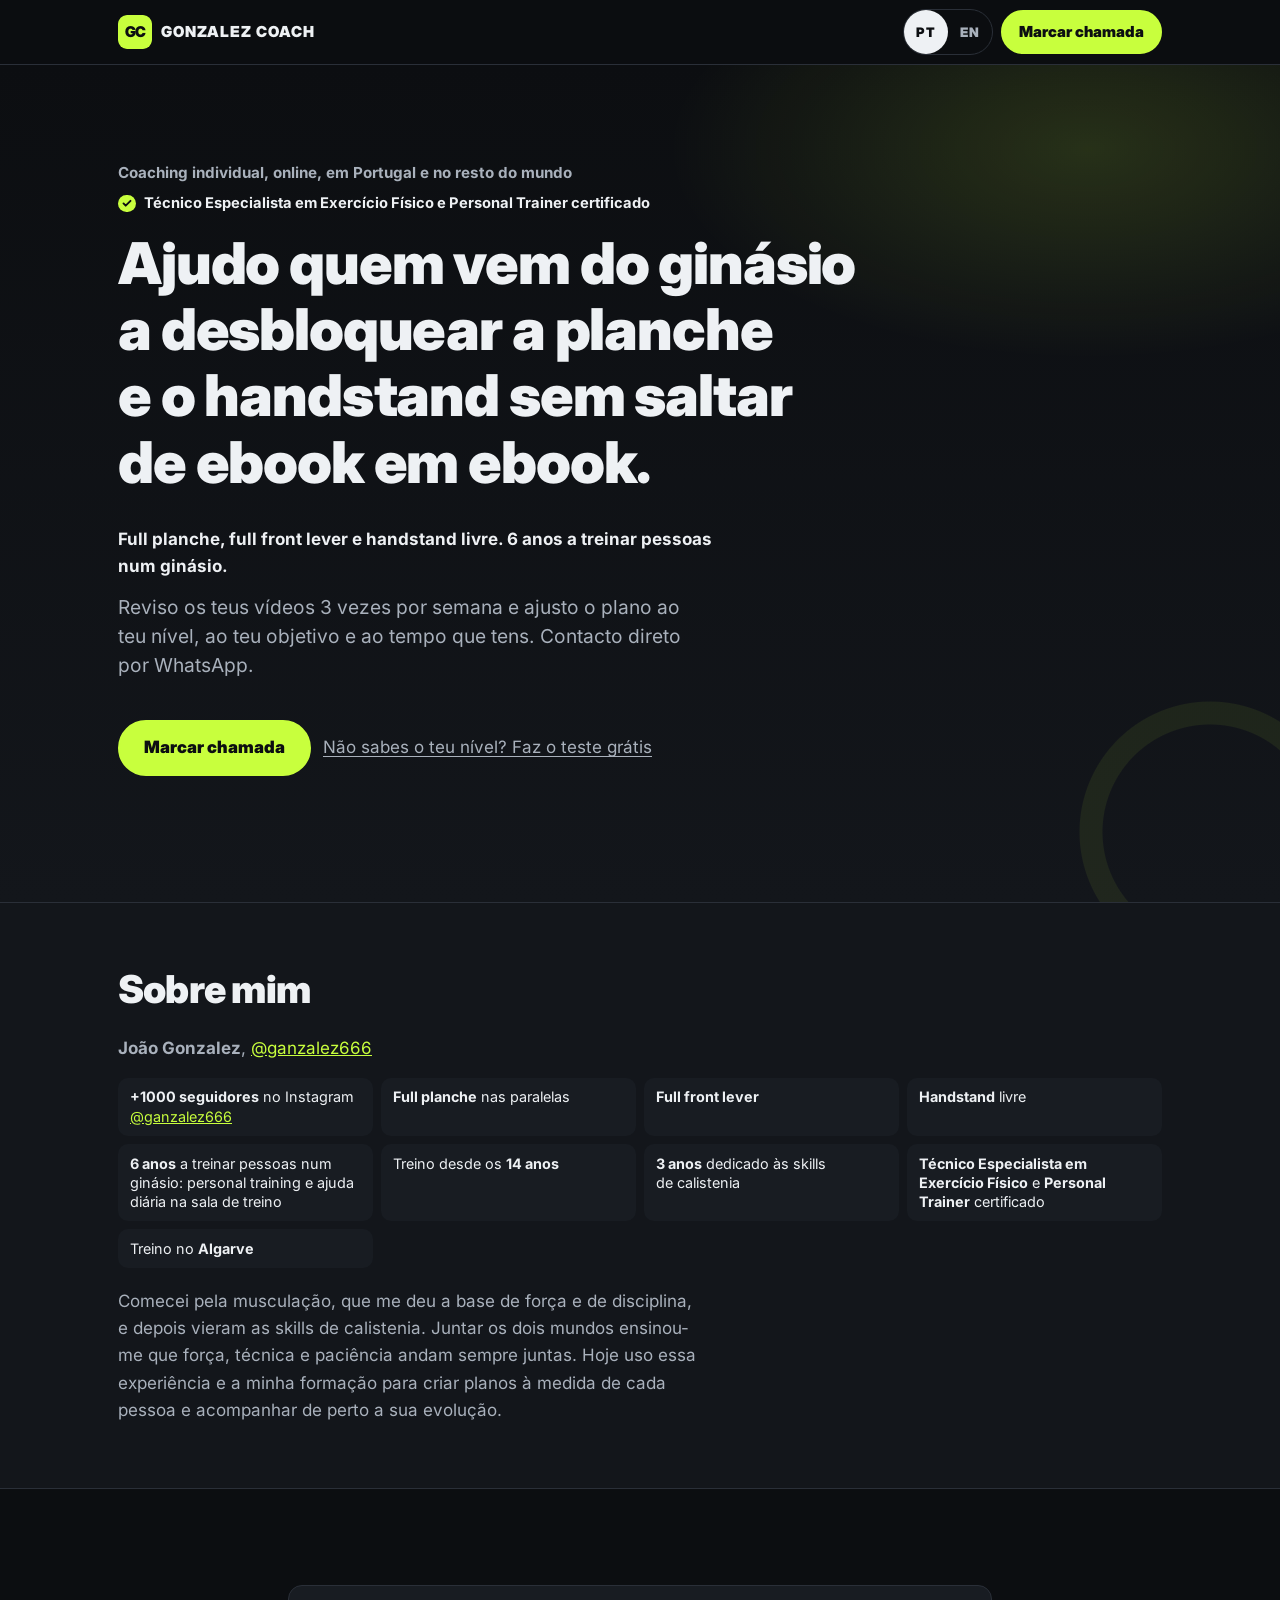
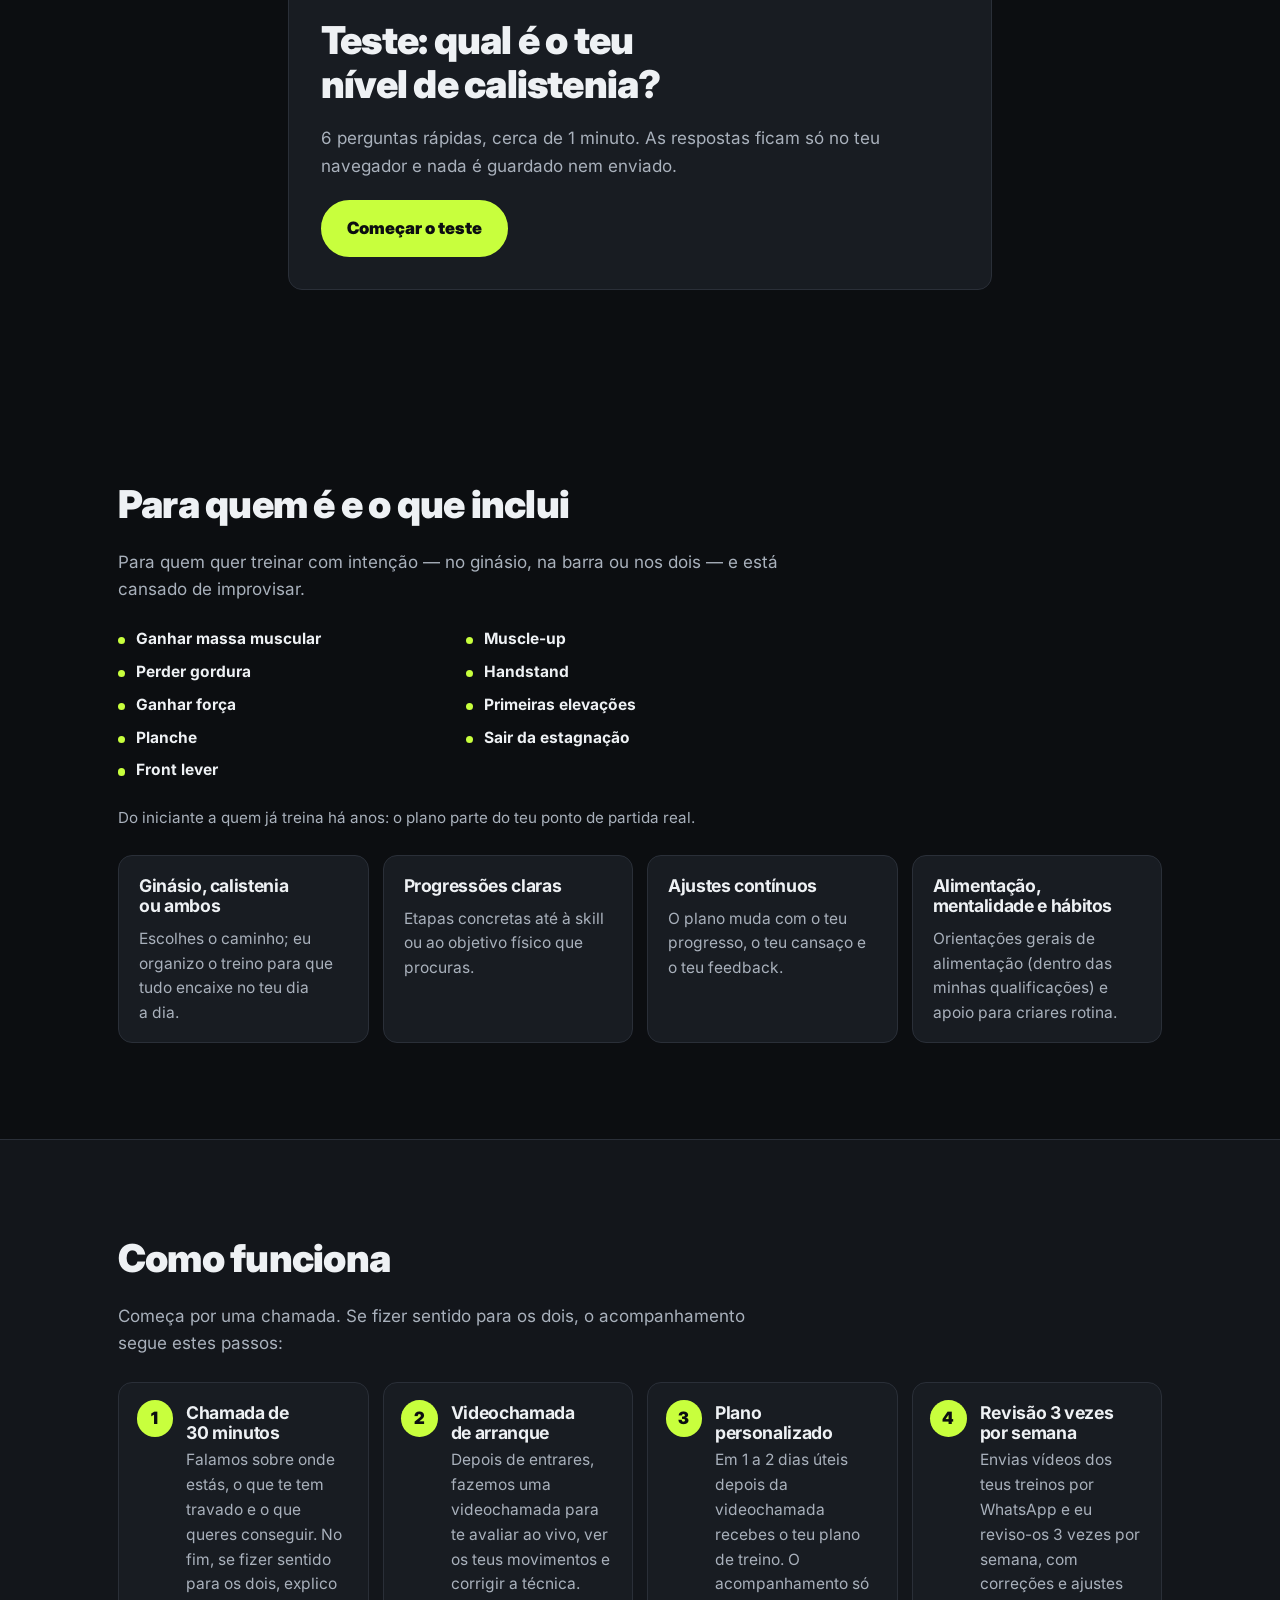
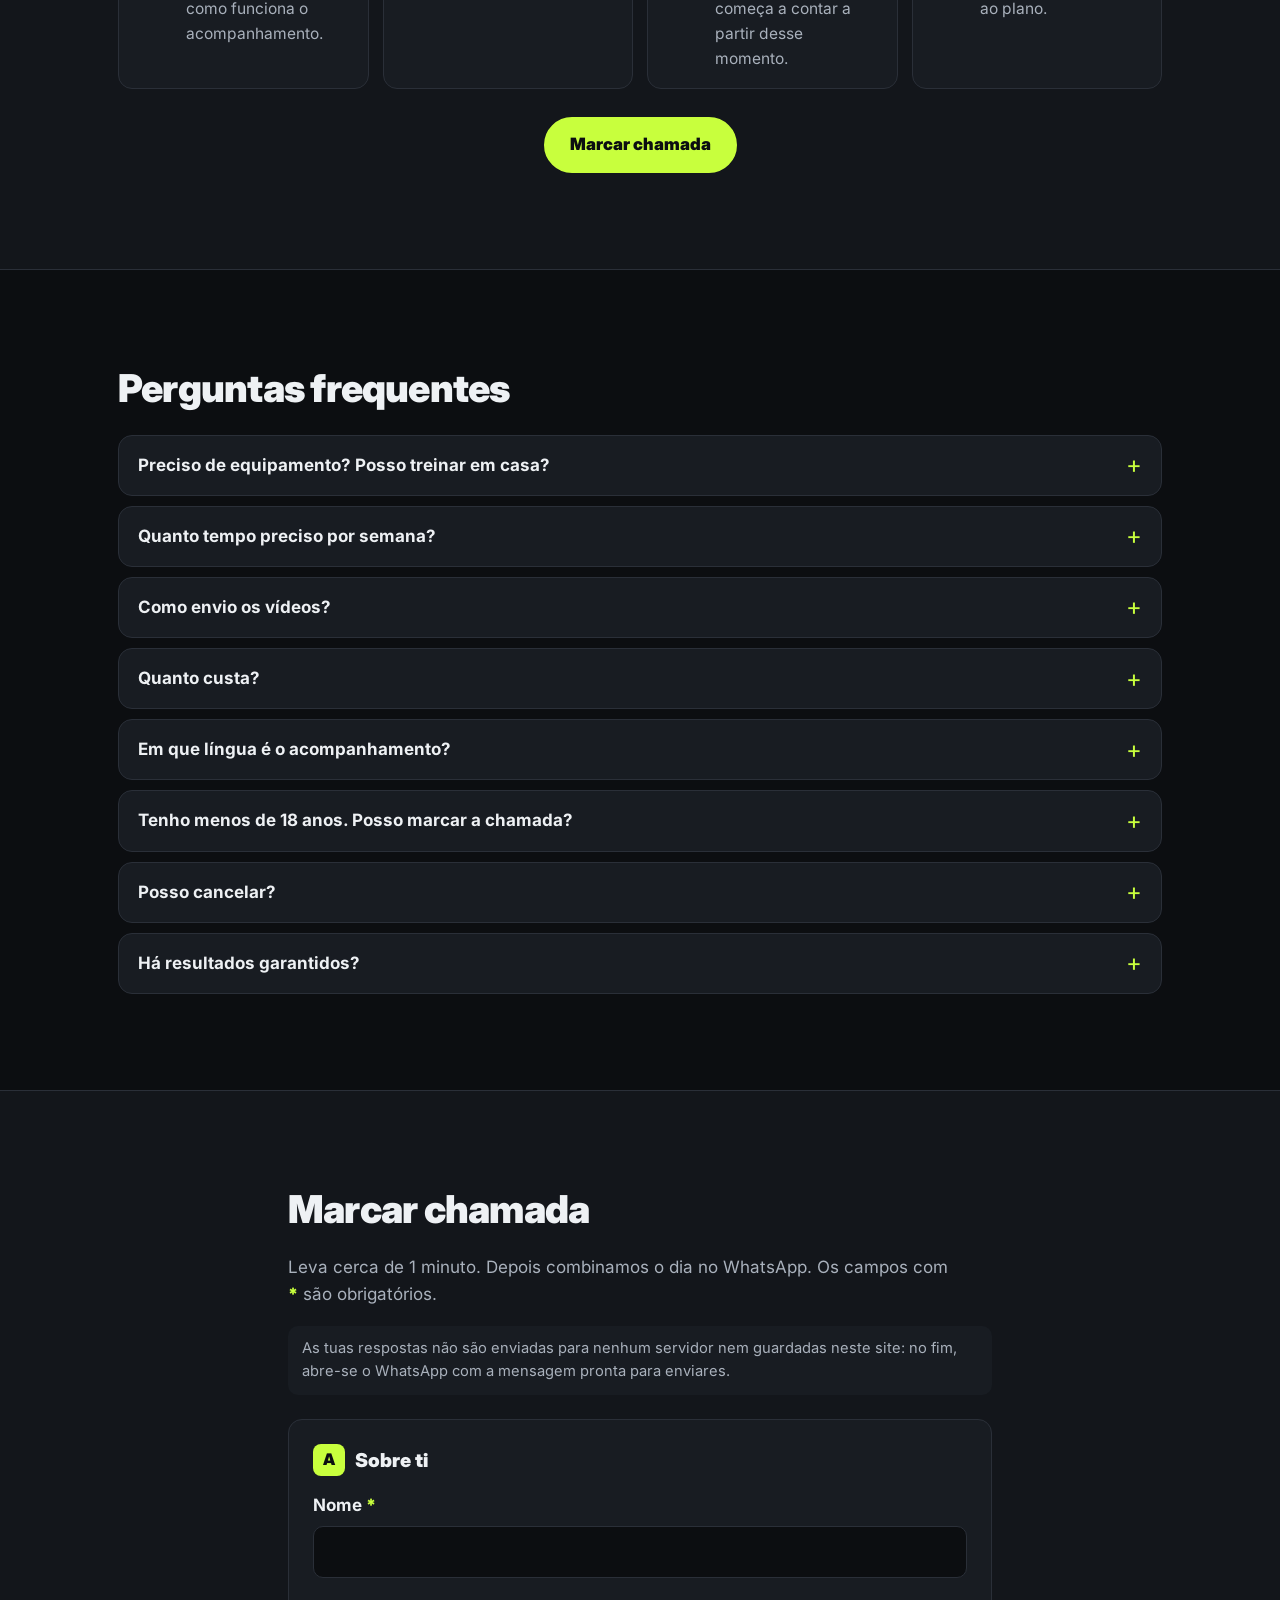
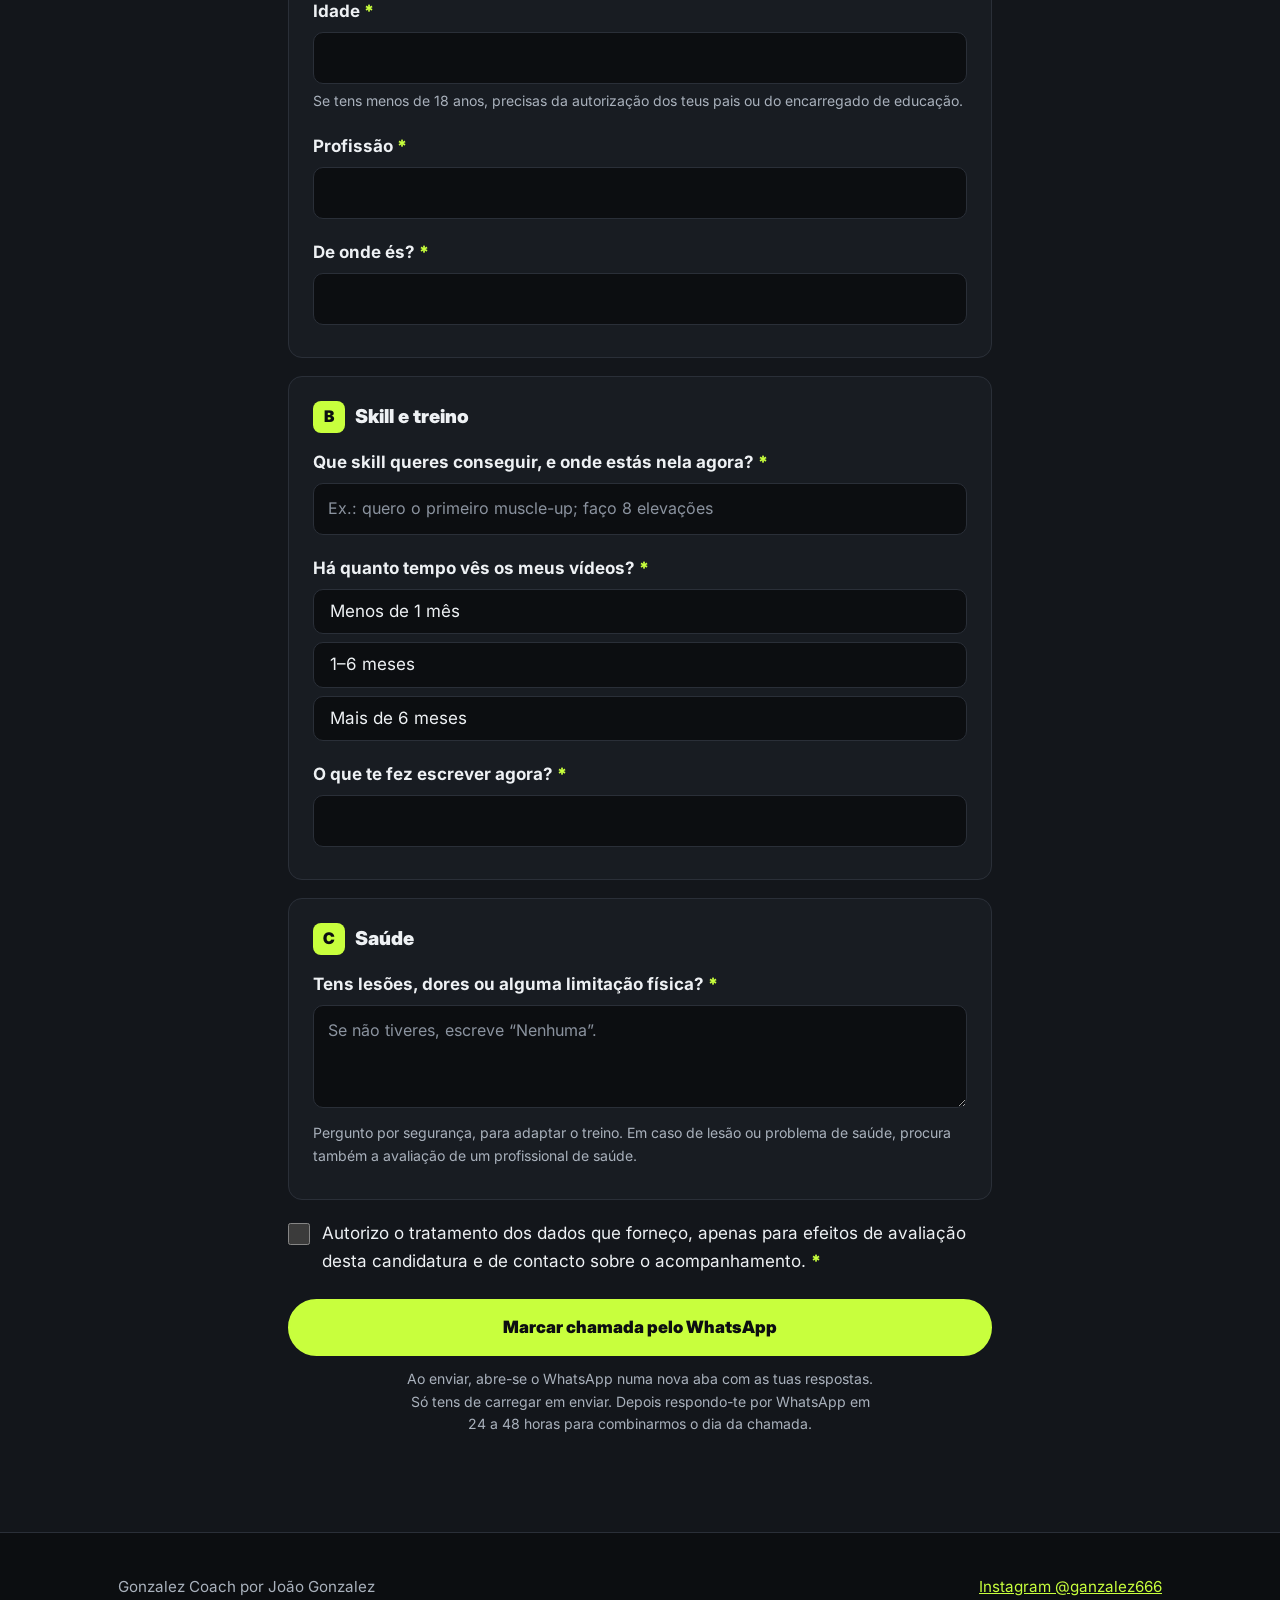
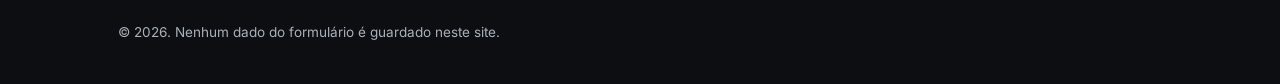
==== commit a93487a4: "Publicar site (versão f19f72c do meu-projeto)" ====
--- a/index.html
+++ b/index.html
@@ -14,17 +14,17 @@
   <link rel="alternate" hreflang="pt-PT" href="https://gonzalezjoao158.github.io/">
   <link rel="alternate" hreflang="en" href="https://gonzalezjoao158.github.io/en/">
   <link rel="alternate" hreflang="x-default" href="https://gonzalezjoao158.github.io/">
-  <!-- Dados estruturados para o Google (só dados verdadeiros de config.js: nome, Instagram, preço, línguas).
-       Se mudares o preço, o nome ou as línguas em config.js, atualiza também aqui (os testes avisam). -->
+  <!-- Dados estruturados para o Google (só dados verdadeiros de config.js: nome, Instagram, línguas; sem preço, dono 21/11).
+       Se mudares o nome ou as línguas em config.js, atualiza também aqui (os testes avisam). -->
   <script type="application/ld+json">
-{"@context":"https://schema.org","@graph":[{"@type":"WebSite","@id":"https://gonzalezjoao158.github.io/#site","url":"https://gonzalezjoao158.github.io/","name":"Gonzalez Coach","inLanguage":["pt-PT","en"],"publisher":{"@id":"https://gonzalezjoao158.github.io/#joao"}},{"@type":"Person","@id":"https://gonzalezjoao158.github.io/#joao","name":"João Gonzalez","url":"https://gonzalezjoao158.github.io/","jobTitle":"Técnico Especialista em Exercício Físico e Personal Trainer","description":"Coach online de calistenia e ginásio no Algarve. Faz full planche, full front lever e handstand livre.","knowsAbout":["Calistenia","Planche","Front lever","Handstand","Muscle-up","Musculação","Treino de força"],"knowsLanguage":["pt","en"],"worksFor":{"@id":"https://gonzalezjoao158.github.io/#coaching"},"sameAs":["https://www.instagram.com/ganzalez666/"]},{"@type":"ProfessionalService","@id":"https://gonzalezjoao158.github.io/#coaching","name":"Gonzalez Coach","alternateName":"Gonzalez Coach, coaching online de calistenia e ginásio","url":"https://gonzalezjoao158.github.io/","logo":"https://gonzalezjoao158.github.io/icon-512.png","image":"https://gonzalezjoao158.github.io/og-image.png","description":"Coaching online individual de calistenia e ginásio: análise dos movimentos por vídeo, videochamada inicial, plano de treino personalizado e revisão dos vídeos de treino 3 vezes por semana, com contacto por WhatsApp. Em português e inglês.","founder":{"@id":"https://gonzalezjoao158.github.io/#joao"},"areaServed":[{"@type":"Country","name":"Portugal"},{"@type":"Place","name":"Worldwide"}],"availableLanguage":["pt","en"],"sameAs":["https://www.instagram.com/ganzalez666/"],"makesOffer":{"@type":"Offer","url":"https://gonzalezjoao158.github.io/#candidatura","price":"150","priceCurrency":"EUR","priceSpecification":{"@type":"UnitPriceSpecification","price":"150","priceCurrency":"EUR","unitCode":"MON","referenceQuantity":{"@type":"QuantitativeValue","value":1,"unitCode":"MON"}},"itemOffered":{"@type":"Service","@id":"https://gonzalezjoao158.github.io/#servico","name":"Coaching online de calistenia e ginásio","serviceType":"Coaching online de calistenia e ginásio","provider":{"@id":"https://gonzalezjoao158.github.io/#joao"},"availableChannel":{"@type":"ServiceChannel","serviceUrl":"https://gonzalezjoao158.github.io/#candidatura","availableLanguage":["pt","en"]}}}}]}
+{"@context":"https://schema.org","@graph":[{"@type":"WebSite","@id":"https://gonzalezjoao158.github.io/#site","url":"https://gonzalezjoao158.github.io/","name":"Gonzalez Coach","inLanguage":["pt-PT","en"],"publisher":{"@id":"https://gonzalezjoao158.github.io/#joao"}},{"@type":"Person","@id":"https://gonzalezjoao158.github.io/#joao","name":"João Gonzalez","url":"https://gonzalezjoao158.github.io/","jobTitle":"Técnico Especialista em Exercício Físico e Personal Trainer","description":"Coach online de calistenia e ginásio no Algarve. Faz full planche, full front lever e handstand livre.","knowsAbout":["Calistenia","Planche","Front lever","Handstand","Muscle-up","Musculação","Treino de força"],"knowsLanguage":["pt","en"],"worksFor":{"@id":"https://gonzalezjoao158.github.io/#coaching"},"sameAs":["https://www.instagram.com/ganzalez666/"]},{"@type":"ProfessionalService","@id":"https://gonzalezjoao158.github.io/#coaching","name":"Gonzalez Coach","alternateName":"Gonzalez Coach, coaching online de calistenia e ginásio","url":"https://gonzalezjoao158.github.io/","logo":"https://gonzalezjoao158.github.io/icon-512.png","image":"https://gonzalezjoao158.github.io/og-image.png","description":"Coaching online individual de calistenia e ginásio: análise dos movimentos por vídeo, videochamada inicial, plano de treino personalizado e revisão dos vídeos de treino 3 vezes por semana, com contacto por WhatsApp. Em português e inglês.","founder":{"@id":"https://gonzalezjoao158.github.io/#joao"},"areaServed":[{"@type":"Country","name":"Portugal"},{"@type":"Place","name":"Worldwide"}],"availableLanguage":["pt","en"],"sameAs":["https://www.instagram.com/ganzalez666/"],"makesOffer":{"@type":"Offer","url":"https://gonzalezjoao158.github.io/#candidatura","itemOffered":{"@type":"Service","@id":"https://gonzalezjoao158.github.io/#servico","name":"Coaching online de calistenia e ginásio","serviceType":"Coaching online de calistenia e ginásio","provider":{"@id":"https://gonzalezjoao158.github.io/#joao"},"availableChannel":{"@type":"ServiceChannel","serviceUrl":"https://gonzalezjoao158.github.io/#candidatura","availableLanguage":["pt","en"]}}}}]}
   </script>
   <!-- Pré-visualização quando o link é partilhado (WhatsApp, Instagram, Facebook, X…) -->
   <meta property="og:type" content="website">
   <meta property="og:site_name" content="Gonzalez Coach">
   <meta property="og:url" content="https://gonzalezjoao158.github.io/">
   <meta property="og:title" data-i18n-content="meta.og.titulo" content="Gonzalez Coach, coaching online de calistenia e ginásio">
-  <meta property="og:description" data-i18n-content="meta.og.descricao" content="Plano de treino personalizado, análise dos teus movimentos por vídeo e acompanhamento por WhatsApp. Candidata-te.">
+  <meta property="og:description" data-i18n-content="meta.og.descricao" content="Plano de treino personalizado, análise dos teus movimentos por vídeo e acompanhamento por WhatsApp. Marca uma chamada.">
   <meta property="og:image" content="https://gonzalezjoao158.github.io/og-image.png">
   <meta property="og:image:type" content="image/png">
   <meta property="og:image:width" content="1200">
@@ -34,7 +34,7 @@
   <meta property="og:locale:alternate" content="en_GB">
   <meta name="twitter:card" content="summary_large_image">
   <meta name="twitter:title" data-i18n-content="meta.og.titulo" content="Gonzalez Coach, coaching online de calistenia e ginásio">
-  <meta name="twitter:description" data-i18n-content="meta.og.descricao" content="Plano de treino personalizado, análise dos teus movimentos por vídeo e acompanhamento por WhatsApp. Candidata-te.">
+  <meta name="twitter:description" data-i18n-content="meta.og.descricao" content="Plano de treino personalizado, análise dos teus movimentos por vídeo e acompanhamento por WhatsApp. Marca uma chamada.">
   <meta name="twitter:image" content="https://gonzalezjoao158.github.io/og-image.png">
   <!-- Ícones e ecrã inicial -->
   <link rel="icon" href="favicon.svg" type="image/svg+xml">
@@ -49,7 +49,7 @@
   <script defer src="script.js"></script>
 </head>
 <body>
-  <a class="saltar" href="#candidatura" data-i18n="saltar">Saltar para a candidatura</a>
+  <a class="saltar" href="#candidatura" data-i18n="saltar">Saltar para a marcação da chamada</a>
 
   <header class="topo">
     <div class="contentor topo__inner">
@@ -59,7 +59,7 @@
           <a class="linguas__botao" data-lingua="pt" href="./" hreflang="pt-PT" lang="pt" aria-current="true">PT</a>
           <a class="linguas__botao" data-lingua="en" href="en/" hreflang="en" lang="en">EN</a>
         </nav>
-        <a class="botao botao--pequeno" href="#candidatura" data-i18n="topo.cta">Candidata-te</a>
+        <a class="botao botao--pequeno" href="#candidatura" data-i18n="topo.cta">Marcar chamada</a>
       </div>
     </div>
   </header>
@@ -70,16 +70,15 @@
       <div class="contentor hero__grelha">
         <p class="etiqueta" data-i18n="hero.etiqueta">Coaching individual, online, em Portugal e no resto do mundo</p>
         <p class="hero__credenciais" data-i18n="hero.credenciais">Técnico Especialista em Exercício Físico e Personal Trainer certificado</p>
-        <h1 data-i18n="hero.titulo">Handstand, planche e front lever: o método por combos que me levou lá, adaptado a ti</h1>
+        <h1 data-i18n="hero.titulo">Ajudo quem vem do ginásio a desbloquear a planche e o handstand sem saltar de ebook em ebook.</h1>
         <p class="hero__provas" data-i18n="hero.provas">Full planche, full front lever e handstand livre. 6 anos a treinar pessoas num ginásio.</p>
         <!-- Lugar para a foto do João (4:5): à direita no computador, abaixo do título no telemóvel. Tirar "hidden" e pôr o <img> quando houver foto. -->
         <figure class="hero__foto" hidden></figure>
         <p class="hero__texto" data-i18n="hero.texto">Reviso os teus vídeos 3 vezes por semana e ajusto o plano ao teu nível, ao teu objetivo e ao tempo que tens. Contacto direto por WhatsApp.</p>
         <div class="hero__acoes">
-          <a class="botao" href="#candidatura" data-i18n="topo.cta">Candidata-te</a>
+          <a class="botao" href="#candidatura" data-i18n="topo.cta">Marcar chamada</a>
           <a class="hero__teste" href="#teste" data-i18n="hero.teste">Não sabes o teu nível? Faz o teste grátis</a>
         </div>
-        <p class="hero__nota" data-i18n="hero.nota">150 €/mês, sem fidelização.</p>
       </div>
     </section>
 
@@ -119,7 +118,7 @@
             <p id="teste-passo"></p>
             <p class="teste__nota" data-i18n="teste.nota">Este teste é só uma orientação geral e não substitui uma avaliação. Se tens dores ou lesões, fala com um profissional de saúde antes de treinar.</p>
             <div class="teste__acoes">
-              <a class="botao" href="#candidatura" data-i18n="topo.cta">Candidata-te</a>
+              <a class="botao" href="#candidatura" data-i18n="topo.cta">Marcar chamada</a>
               <a class="botao botao--fantasma" id="teste-wa" href="#" target="_blank" rel="noopener" data-i18n="teste.wa">Falar comigo no WhatsApp</a>
             </div>
             <button class="teste__link" type="button" id="teste-repetir" data-i18n="teste.repetir">Repetir o teste</button>
@@ -143,23 +142,9 @@
     <section class="seccao seccao--alt" id="como-funciona">
       <div class="contentor">
         <h2 data-i18n="como.titulo">Como funciona</h2>
-        <p class="seccao__intro" data-i18n="como.intro">Começa pela candidatura. Se fizer sentido para os dois, o acompanhamento segue estes passos:</p>
-        <ol class="passos" id="lista-passos" data-i18n-passos="como.passos"><li><h3>Análise dos teus movimentos</h3><p>Mandas-me vídeos dos teus movimentos. Analiso-os e, com base nisso, definimos os primeiros objetivos e a ordem pela qual os vamos trabalhar.</p></li><li><h3>Videochamada</h3><p>Fazemos uma videochamada de cerca de 1 hora para te avaliar ao vivo, corrigir a técnica e praticar os movimentos em conjunto.</p></li><li><h3>Plano personalizado</h3><p>Em 1 a 2 dias úteis depois da chamada recebes o teu plano de treino. O mês de acompanhamento só começa a contar a partir desse momento.</p></li><li><h3>Acompanhamento por WhatsApp</h3><p>Durante a semana falamos por WhatsApp. Envias vídeos dos teus treinos e eu reviso-os 3 vezes por semana, com correções e ajustes ao plano.</p></li></ol>
-      </div>
-    </section>
-
-    <!-- PREÇO -->
-    <section class="seccao" id="preco">
-      <div class="contentor">
-        <div class="preco">
-          <p class="etiqueta" data-i18n="preco.etiqueta">Acompanhamento mensal</p>
-          <p class="preco__valor" id="preco-valor"><span class="preco__numero" data-config="preco">150</span><span class="preco__moeda" data-config="moeda">€</span><span class="preco__periodo" data-i18n="preco.periodo">/mês</span></p>
-          <ul class="lista-check" data-i18n-lista="preco.lista"><li>Análise inicial dos teus movimentos por vídeo</li><li>Videochamada de cerca de 1 hora</li><li>Plano de treino personalizado em 1–2 dias úteis</li><li>Ginásio, calistenia ou ambos</li><li>Revisão dos vídeos dos teus treinos 3 vezes por semana</li><li>Contacto próximo por WhatsApp</li><li>Ajustes ao plano sempre que necessário</li><li>Orientação nutricional geral</li></ul>
-          <p class="preco__linguas" data-i18n="preco.linguas">Acompanhamento em português e inglês</p>
-          <p class="preco__planos" id="preco-planos">Planos com desconto: 3 meses: 405 € no total (10% de desconto) e 6 meses: 765 € no total (15% de desconto).</p>
-          <a class="botao botao--largo" href="#candidatura" data-i18n="topo.cta">Candidata-te</a>
-          <p class="preco__nota" data-i18n="preco.nota">Pagamento mensal, sem fidelização. O primeiro mês só começa a contar quando receberes o plano. Em qualquer plano tens 14 dias para desistir, pagando só o tempo já usado.</p>
-        </div>
+        <p class="seccao__intro" data-i18n="como.intro">Começa por uma chamada. Se fizer sentido para os dois, o acompanhamento segue estes passos:</p>
+        <ol class="passos" id="lista-passos" data-i18n-passos="como.passos"><li><h3>Chamada de 30 minutos</h3><p>Falamos sobre onde estás, o que te tem travado e o que queres conseguir. No fim, se fizer sentido para os dois, explico como funciona o acompanhamento.</p></li><li><h3>Videochamada de arranque</h3><p>Depois de entrares, fazemos uma videochamada para te avaliar ao vivo, ver os teus movimentos e corrigir a técnica.</p></li><li><h3>Plano personalizado</h3><p>Em 1 a 2 dias úteis depois da videochamada recebes o teu plano de treino. O acompanhamento só começa a contar a partir desse momento.</p></li><li><h3>Revisão 3 vezes por semana</h3><p>Envias vídeos dos teus treinos por WhatsApp e eu reviso-os 3 vezes por semana, com correções e ajustes ao plano.</p></li></ol>
+        <p class="seccao__cta"><a class="botao" href="#candidatura" data-i18n="topo.cta">Marcar chamada</a></p>
       </div>
     </section>
 
@@ -175,15 +160,15 @@
     <section class="seccao" id="faq">
       <div class="contentor">
         <h2 data-i18n="faq.titulo">Perguntas frequentes</h2>
-        <div class="faq" data-i18n-faq="faq.itens"><details><summary>Preciso de equipamento? Posso treinar em casa?</summary><p>Não precisas de ginásio. O plano é feito com o que tens: ginásio completo, uma barra de elevações, paralelas, elásticos ou só o peso do corpo, em casa ou num parque. Para algumas skills de calistenia, uma barra ajuda bastante — se for o caso, digo-te o mínimo necessário.</p></details><details><summary>Quanto tempo preciso por semana?</summary><p>Depende do objetivo, mas normalmente entre 3 e 5 sessões de 45 a 75 minutos. Mais importante do que treinar muito é treinar com consistência — o plano é ajustado à tua disponibilidade real.</p></details><details><summary>Como envio os vídeos?</summary><p>Por WhatsApp, em privado. No início mandas-me vídeos dos movimentos que eu te pedir, para analisar o teu ponto de partida e definirmos os primeiros objetivos. Depois, durante o acompanhamento, filmas partes dos teus treinos e eu reviso-os 3 vezes por semana. Os vídeos servem apenas para análise e nunca são partilhados.</p></details><details><summary>Há desconto para mais meses?</summary><p>Sim: os planos de 3 e 6 meses têm desconto (os valores estão na secção do preço). A duração combinamos na conversa por WhatsApp.</p></details><details><summary>Em que língua é o acompanhamento?</summary><p>Em português e inglês — escolhes no formulário.</p></details><details><summary>Tenho menos de 18 anos. Posso candidatar-me?</summary><p>Sim, desde que tenhas autorização dos teus pais ou do encarregado de educação. O formulário pede-te essa confirmação.</p></details><details><summary>Posso cancelar?</summary><p>Sim. O pagamento é mensal e não há fidelização: se quiseres parar, basta avisar antes do mês seguinte. Em qualquer plano tens 14 dias para desistir, pagando só o tempo já usado.</p></details><details><summary>Há resultados garantidos?</summary><p>Não prometo resultados garantidos — dependem da tua consistência, do sono, da alimentação e do teu ponto de partida. O que garanto é um plano estruturado, acompanhamento próximo e ajustes sempre que necessário.</p></details></div>
-      </div>
-    </section>
-
-    <!-- CANDIDATURA (curta: o resto pergunta-se no WhatsApp) -->
+        <div class="faq" data-i18n-faq="faq.itens"><details><summary>Preciso de equipamento? Posso treinar em casa?</summary><p>Não precisas de ginásio. O plano é feito com o que tens: ginásio completo, uma barra de elevações, paralelas, elásticos ou só o peso do corpo, em casa ou num parque. Para algumas skills de calistenia, uma barra ajuda bastante — se for o caso, digo-te o mínimo necessário.</p></details><details><summary>Quanto tempo preciso por semana?</summary><p>Depende do objetivo, mas normalmente entre 3 e 5 sessões de 45 a 75 minutos. Mais importante do que treinar muito é treinar com consistência — o plano é ajustado à tua disponibilidade real.</p></details><details><summary>Como envio os vídeos?</summary><p>Por WhatsApp, em privado. No início mandas-me vídeos dos movimentos que eu te pedir, para analisar o teu ponto de partida e definirmos os primeiros objetivos. Depois, durante o acompanhamento, filmas partes dos teus treinos e eu reviso-os 3 vezes por semana. Os vídeos servem apenas para análise e nunca são partilhados.</p></details><details><summary>Quanto custa?</summary><p>Depende do que precisas. Falamos do valor no fim da chamada.</p></details><details><summary>Em que língua é o acompanhamento?</summary><p>Em português e inglês. Diz-me na chamada qual preferes.</p></details><details><summary>Tenho menos de 18 anos. Posso marcar a chamada?</summary><p>Sim, desde que tenhas autorização dos teus pais ou do encarregado de educação, e a chamada é feita com um deles. O formulário pede-te essa confirmação.</p></details><details><summary>Posso cancelar?</summary><p>Sim. Pagas à cabeça o período que escolheres e no fim renovas só se quiseres. Em qualquer plano tens 14 dias para desistir, pagando só o tempo já usado.</p></details><details><summary>Há resultados garantidos?</summary><p>Não prometo resultados garantidos — dependem da tua consistência, do sono, da alimentação e do teu ponto de partida. O que garanto é um plano estruturado, acompanhamento próximo e ajustes sempre que necessário.</p></details></div>
+      </div>
+    </section>
+
+    <!-- MARCAR CHAMADA (âncora #candidatura mantida para os links das DMs; formulário curto do método do Anton, 21/11) -->
     <section class="seccao seccao--form" id="candidatura">
       <div class="contentor contentor--estreito">
-        <h2 data-i18n="cand.titulo">Candidatura</h2>
-        <p class="seccao__intro" data-i18n="cand.intro">Leva cerca de 2 minutos — o resto falamos no WhatsApp. Os campos com <span class="obrig" aria-hidden="true">*</span> são obrigatórios.</p>
+        <h2 data-i18n="cand.titulo">Marcar chamada</h2>
+        <p class="seccao__intro" data-i18n="cand.intro">Leva cerca de 1 minuto. Depois combinamos o dia no WhatsApp. Os campos com <span class="obrig" aria-hidden="true">*</span> são obrigatórios.</p>
         <p class="privacidade" data-i18n="cand.privacidade">As tuas respostas não são enviadas para nenhum servidor nem guardadas neste site: no fim, abre-se o WhatsApp com a mensagem pronta para enviares.</p>
 
         <form id="form-candidatura" novalidate>
@@ -196,15 +181,6 @@
               <label for="nome"><span data-i18n="q.nome">Nome</span> <span class="obrig">*</span></label>
               <input id="nome" name="nome" type="text" autocomplete="name" autocapitalize="words" enterkeyhint="next">
             </div>
-            <div class="campo" data-q="m.instagram" data-obrigatorio>
-              <label for="instagram"><span data-i18n="q.instagram">Instagram</span> <span class="obrig">*</span></label>
-              <input id="instagram" name="instagram" type="text" data-i18n-ph="p.instagram" autocomplete="off" enterkeyhint="next" autocapitalize="off" autocorrect="off" spellcheck="false" placeholder="@utilizador">
-            </div>
-            <div class="campo" data-q="m.telefone" data-obrigatorio data-tipo="telefone">
-              <label for="telefone"><span data-i18n="q.telefone">WhatsApp</span> <span class="obrig">*</span></label>
-              <input id="telefone" name="telefone" type="tel" inputmode="tel" autocomplete="tel" enterkeyhint="next" placeholder="+351 912 345 678">
-              <p class="campo__ajuda" data-i18n="a.telefone">É por aqui que entro em contacto contigo.</p>
-            </div>
             <div class="campo" data-q="m.idade" data-obrigatorio data-tipo="idade">
               <label for="idade"><span data-i18n="q.idade">Idade</span> <span class="obrig">*</span></label>
               <input id="idade" name="idade" type="text" inputmode="numeric" pattern="[0-9]*" maxlength="2" autocomplete="off" enterkeyhint="next">
@@ -213,59 +189,33 @@
             <div class="campo campo--consentimento campo--autorizacao" id="autorizacao-wrap" data-q="m.autorizacao" data-obrigatorio data-erro="err.autorizacao" hidden>
               <label class="consentimento">
                 <input type="checkbox" id="autorizacao" name="autorizacao">
-                <span><span data-i18n="q.autorizacao">Tenho autorização dos meus pais/encarregado de educação para me candidatar.</span> <span class="obrig">*</span></span>
+                <span><span data-i18n="q.autorizacao">Tenho autorização dos meus pais/encarregado de educação para marcar esta chamada.</span> <span class="obrig">*</span></span>
               </label>
             </div>
-            <div class="campo" data-q="m.lingua" data-obrigatorio>
-              <p class="campo__label" id="lbl-lingua"><span data-i18n="q.lingua">Em que língua preferes o acompanhamento?</span> <span class="obrig">*</span></p>
-              <div class="opcoes" role="radiogroup" aria-labelledby="lbl-lingua" data-opcoes="lingua" data-nome="lingua" data-tipo="radio"><label class="opcao"><input type="radio" name="lingua" value="Português" data-indice="0" data-codigo="pt"><span>Português</span></label><label class="opcao"><input type="radio" name="lingua" value="Inglês" data-indice="1" data-codigo="en"><span>Inglês</span></label></div>
+            <div class="campo" data-q="m.profissao" data-obrigatorio>
+              <label for="profissao"><span data-i18n="q.profissao">Profissão</span> <span class="obrig">*</span></label>
+              <input id="profissao" name="profissao" type="text" autocomplete="organization-title" enterkeyhint="next" maxlength="100">
+            </div>
+            <div class="campo" data-q="m.local" data-obrigatorio>
+              <label for="local"><span data-i18n="q.local">De onde és?</span> <span class="obrig">*</span></label>
+              <input id="local" name="local" type="text" autocomplete="address-level2" enterkeyhint="next" maxlength="100">
             </div>
           </fieldset>
 
           <!-- B -->
           <fieldset>
-            <legend><span class="legend__letra">B</span> <span data-i18n="sec.b">Objetivo e treino</span></legend>
-            <div class="campo" data-q="m.objetivo" data-obrigatorio data-outro="objetivo-outro">
-              <p class="campo__label" id="lbl-objetivo"><span data-i18n="q.objetivo">Qual é o teu objetivo principal?</span> <span class="obrig">*</span></p>
-              <div class="opcoes opcoes--grelha" role="radiogroup" aria-labelledby="lbl-objetivo" data-opcoes="op.objetivo" data-nome="objetivo" data-tipo="radio"><label class="opcao"><input type="radio" name="objetivo" value="Físico / estética" data-indice="0"><span>Físico / estética</span></label><label class="opcao"><input type="radio" name="objetivo" value="Ganhar massa muscular" data-indice="1"><span>Ganhar massa muscular</span></label><label class="opcao"><input type="radio" name="objetivo" value="Perder gordura" data-indice="2"><span>Perder gordura</span></label><label class="opcao"><input type="radio" name="objetivo" value="Força" data-indice="3"><span>Força</span></label><label class="opcao"><input type="radio" name="objetivo" value="Planche" data-indice="4"><span>Planche</span></label><label class="opcao"><input type="radio" name="objetivo" value="Front lever" data-indice="5"><span>Front lever</span></label><label class="opcao"><input type="radio" name="objetivo" value="Handstand" data-indice="6"><span>Handstand</span></label><label class="opcao"><input type="radio" name="objetivo" value="Muscle-up" data-indice="7"><span>Muscle-up</span></label><label class="opcao"><input type="radio" name="objetivo" value="Outro" data-indice="8" data-outro-opcao><span>Outro</span></label></div>
-              <div class="campo__extra" id="objetivo-outro-wrap" hidden>
-                <label for="objetivo-outro"><span data-i18n="q.outro">Qual?</span> <span class="obrig">*</span></label>
-                <input id="objetivo-outro" name="objetivo-outro" type="text" enterkeyhint="next">
-              </div>
-            </div>
-            <div class="campo" data-q="m.trava" data-obrigatorio>
-              <p class="campo__label" id="lbl-trava"><span data-i18n="q.trava">O que achas que te trava mais?</span> <span class="obrig">*</span></p>
-              <div class="opcoes opcoes--coluna" role="radiogroup" aria-labelledby="lbl-trava" data-opcoes="op.trava" data-nome="trava" data-tipo="radio"><label class="opcao"><input type="radio" name="trava" value="Falta de um programa" data-indice="0"><span>Falta de um programa</span></label><label class="opcao"><input type="radio" name="trava" value="Técnica" data-indice="1"><span>Técnica</span></label><label class="opcao"><input type="radio" name="trava" value="Outra coisa" data-indice="2"><span>Outra coisa</span></label></div>
-            </div>
-            <div class="campo" data-q="m.travaFrase" data-obrigatorio-se="trava:2">
-              <label for="trava-frase"><span data-i18n="q.travaFrase">Explica numa frase</span></label>
-              <input id="trava-frase" name="trava-frase" type="text" enterkeyhint="next" maxlength="150">
-            </div>
+            <legend><span class="legend__letra">B</span> <span data-i18n="sec.b">Skill e treino</span></legend>
             <div class="campo" data-q="m.obstaculo" data-obrigatorio>
               <label for="obstaculo"><span data-i18n="q.obstaculo">Que skill queres conseguir, e onde estás nela agora?</span> <span class="obrig">*</span></label>
               <input id="obstaculo" name="obstaculo" type="text" enterkeyhint="next" maxlength="200" data-i18n-ph="p.obstaculo" placeholder="Ex.: quero o primeiro muscle-up; faço 8 elevações">
             </div>
-            <div class="campo" data-q="m.nivel" data-obrigatorio>
-              <p class="campo__label" id="lbl-nivel"><span data-i18n="q.nivel">Qual é o teu nível atual?</span> <span class="obrig">*</span></p>
-              <div class="opcoes opcoes--coluna" role="radiogroup" aria-labelledby="lbl-nivel" data-opcoes="op.nivel" data-nome="nivel" data-tipo="radio"><label class="opcao"><input type="radio" name="nivel" value="Nunca treinei" data-indice="0"><span>Nunca treinei</span></label><label class="opcao"><input type="radio" name="nivel" value="Iniciante (até 6 meses)" data-indice="1"><span>Iniciante (até 6 meses)</span></label><label class="opcao"><input type="radio" name="nivel" value="Intermédio (6 meses a 2 anos)" data-indice="2"><span>Intermédio (6 meses a 2 anos)</span></label><label class="opcao"><input type="radio" name="nivel" value="Avançado (mais de 2 anos)" data-indice="3"><span>Avançado (mais de 2 anos)</span></label></div>
-            </div>
-            <div class="campo" data-q="m.equipamento" data-obrigatorio>
-              <label for="equipamento"><span data-i18n="q.equipamento">Onde treinas e que equipamento tens?</span> <span class="obrig">*</span></label>
-              <input id="equipamento" name="equipamento" type="text" enterkeyhint="next" maxlength="200" data-i18n-ph="p.equipamento" placeholder="Ex.: ginásio; em casa, barra e elásticos">
-            </div>
-            <div class="campo" data-q="m.jaTentaste" data-obrigatorio>
-              <p class="campo__label" id="lbl-ja-tentaste"><span data-i18n="q.jaTentaste">O que já tentaste até hoje?</span> <span class="obrig">*</span></p>
-              <div class="opcoes opcoes--coluna" role="group" aria-labelledby="lbl-ja-tentaste" aria-describedby="ajuda-ja-tentaste" data-opcoes="op.jaTentaste" data-nome="ja-tentaste" data-tipo="checkbox"><label class="opcao"><input type="checkbox" name="ja-tentaste" value="Treino sozinho" data-indice="0"><span>Treino sozinho</span></label><label class="opcao"><input type="checkbox" name="ja-tentaste" value="Programas ou apps" data-indice="1"><span>Programas ou apps</span></label><label class="opcao"><input type="checkbox" name="ja-tentaste" value="Ebooks" data-indice="2"><span>Ebooks</span></label><label class="opcao"><input type="checkbox" name="ja-tentaste" value="Outro coach" data-indice="3"><span>Outro coach</span></label><label class="opcao"><input type="checkbox" name="ja-tentaste" value="Ainda nada" data-indice="4"><span>Ainda nada</span></label></div>
-              <p class="campo__ajuda" id="ajuda-ja-tentaste" data-i18n="a.jaTentaste">Podes escolher várias.</p>
-            </div>
             <div class="campo" data-q="m.seguir" data-obrigatorio>
               <p class="campo__label" id="lbl-seguir"><span data-i18n="q.seguir">Há quanto tempo vês os meus vídeos?</span> <span class="obrig">*</span></p>
               <div class="opcoes opcoes--coluna" role="radiogroup" aria-labelledby="lbl-seguir" data-opcoes="op.seguir" data-nome="seguir" data-tipo="radio"><label class="opcao"><input type="radio" name="seguir" value="Menos de 1 mês" data-indice="0"><span>Menos de 1 mês</span></label><label class="opcao"><input type="radio" name="seguir" value="1–6 meses" data-indice="1"><span>1–6 meses</span></label><label class="opcao"><input type="radio" name="seguir" value="Mais de 6 meses" data-indice="2"><span>Mais de 6 meses</span></label></div>
             </div>
-            <div class="campo" data-q="m.investimento" data-obrigatorio>
-              <p class="campo__label" id="lbl-investimento"><span data-i18n="q.investimento">O acompanhamento custa 150 €/mês. Faz sentido para ti agora?</span> <span class="obrig">*</span></p>
-              <div class="opcoes opcoes--coluna" role="radiogroup" aria-labelledby="lbl-investimento" aria-describedby="ajuda-investimento" data-opcoes="op.investimento" data-nome="investimento" data-tipo="radio"><label class="opcao"><input type="radio" name="investimento" value="Sim" data-indice="0"><span>Sim</span></label><label class="opcao"><input type="radio" name="investimento" value="Sim, mas quero falar sobre isso" data-indice="1"><span>Sim, mas quero falar sobre isso</span></label><label class="opcao"><input type="radio" name="investimento" value="Ainda não" data-indice="2"><span>Ainda não</span></label></div>
-              <p class="campo__ajuda" id="ajuda-investimento" data-i18n="a.investimento">Candidatar-te não te obriga a nada.</p>
+            <div class="campo" data-q="m.agora" data-obrigatorio>
+              <label for="agora"><span data-i18n="q.agora">O que te fez escrever agora?</span> <span class="obrig">*</span></label>
+              <input id="agora" name="agora" type="text" enterkeyhint="next" maxlength="200">
             </div>
           </fieldset>
 
@@ -286,21 +236,21 @@
             </label>
           </div>
 
-          <button class="botao botao--largo" type="submit" data-i18n="form.enviar">Enviar candidatura pelo WhatsApp</button>
-          <p class="form__nota" data-i18n="form.nota">Ao enviar, abre-se o WhatsApp numa nova aba com as tuas respostas — só tens de carregar em enviar. Depois, analiso a tua candidatura e entro em contacto contigo por WhatsApp em 24–48 horas.</p>
+          <button class="botao botao--largo" type="submit" data-i18n="form.enviar">Marcar chamada pelo WhatsApp</button>
+          <p class="form__nota" data-i18n="form.nota">Ao enviar, abre-se o WhatsApp numa nova aba com as tuas respostas. Só tens de carregar em enviar. Depois respondo-te por WhatsApp em 24 a 48 horas para combinarmos o dia da chamada.</p>
         </form>
 
         <!-- Resultado: confirmação -->
         <div class="resultado resultado--ok" id="confirmacao" hidden tabindex="-1">
-          <h3 class="resultado__titulo"><svg class="resultado__visto" viewBox="0 0 24 24" aria-hidden="true" focusable="false"><path pathLength="1" d="M5 12.5l4.5 4.5L19 7.5"></path></svg><span data-i18n="conf.titulo">Recebi a tua candidatura!</span></h3>
-          <p data-i18n="conf.texto">Vou analisá-la e entro em contacto contigo por WhatsApp nas próximas 24–48 horas.</p>
+          <h3 class="resultado__titulo"><svg class="resultado__visto" viewBox="0 0 24 24" aria-hidden="true" focusable="false"><path pathLength="1" d="M5 12.5l4.5 4.5L19 7.5"></path></svg><span data-i18n="conf.titulo">Recebi o teu pedido!</span></h3>
+          <p data-i18n="conf.texto">Vou ler as tuas respostas e respondo-te por WhatsApp nas próximas 24 a 48 horas para combinarmos o dia da chamada.</p>
           <p class="resultado__nota" data-i18n="conf.nota">Se o WhatsApp não abriu, <a id="link-whatsapp" href="#" target="_blank" rel="noopener">carrega aqui para abrir a mensagem</a> e não te esqueças de a enviar.</p>
         </div>
 
         <!-- Resultado: WhatsApp ainda não configurado -->
         <div class="resultado resultado--aviso" id="aviso-sem-whatsapp" hidden tabindex="-1">
           <h3 data-i18n="aviso.titulo">Ainda não é possível enviar pelo WhatsApp</h3>
-          <p data-i18n="aviso.texto">O número de WhatsApp para candidaturas ainda não está configurado. Copia as tuas respostas e envia-as por mensagem direta no Instagram para <a href="https://instagram.com/ganzalez666" target="_blank" rel="noopener">@ganzalez666</a>.</p>
+          <p data-i18n="aviso.texto">O número de WhatsApp para marcações ainda não está configurado. Copia as tuas respostas e envia-as por mensagem direta no Instagram para <a href="https://instagram.com/ganzalez666" target="_blank" rel="noopener">@ganzalez666</a>.</p>
           <button class="botao" type="button" id="botao-copiar" data-i18n="aviso.copiar">Copiar respostas</button>
           <p class="copiado" id="estado-copiar" role="status" aria-live="polite"></p>
           <label class="sr-only" for="texto-respostas" data-i18n="aviso.rotulo">As tuas respostas</label>
@@ -317,6 +267,6 @@
       <p class="rodape__legal">© <span id="ano">2026</span>. <span data-i18n="rodape.legal">Nenhum dado do formulário é guardado neste site.</span></p>
     </div>
   </footer>
-  <!-- Botão fixo do WhatsApp (só no telemóvel; aparece depois do topo e esconde-se perto dos botões "Candidata-te" e do formulário) -->
+  <!-- Botão fixo do WhatsApp (só no telemóvel; aparece depois do topo e esconde-se perto dos botões "Marcar chamada" e do formulário) -->
   <a class="wa-fixo" id="wa-fixo" href="https://wa.me/351911855080?text=Ol%C3%A1%20Jo%C3%A3o!%20Vi%20o%20site%20do%20Gonzalez%20Coach%20e%20tenho%20uma%20d%C3%BAvida%20sobre%20o%20coaching%20online." target="_blank" rel="noopener" data-i18n-aria="wa.aria" aria-label="Falar comigo no WhatsApp" hidden><svg viewBox="0 0 24 24" width="26" height="26" aria-hidden="true" focusable="false"><path fill="currentColor" d="M12 2a10 10 0 0 0-8.6 15.1L2 22l5-1.3A10 10 0 1 0 12 2Zm0 18.2a8.2 8.2 0 0 1-4.2-1.2l-.3-.2-3 .8.8-2.9-.2-.3A8.2 8.2 0 1 1 12 20.2Zm4.5-6.1c-.2-.1-1.5-.7-1.7-.8-.2-.1-.4-.1-.6.1l-.8 1c-.1.2-.3.2-.5.1a6.7 6.7 0 0 1-3.3-2.9c-.3-.4.3-.4.7-1.3.1-.2 0-.3 0-.4l-.8-1.8c-.2-.5-.4-.4-.6-.4h-.5a1 1 0 0 0-.7.3 3 3 0 0 0-.9 2.2 5.2 5.2 0 0 0 1.1 2.7 11.8 11.8 0 0 0 4.5 4c1.7.7 2.3.8 3.2.6.5-.1 1.5-.6 1.7-1.2.2-.6.2-1.1.2-1.2l-.5-.3Z"></path></svg></a>
 </body></html>
--- a/style.css
+++ b/style.css
@@ -144,7 +144,7 @@
   display: inline-flex; align-items: center; justify-content: center; text-decoration: none;
 }
 .linguas__botao[aria-current="true"] { background: var(--texto); color: var(--fundo); }
-@media (max-width: 26.8125em) { /* até 429px */
+@media (max-width: 29.9375em) { /* até 479px ("Marcar chamada" é mais comprido, 21/11) */
   .topo__inner { column-gap: .4rem; }
   .marca { font-size: .8rem; letter-spacing: .03em; gap: .4rem; }
   .marca__icone { width: 28px; height: 28px; }
@@ -152,13 +152,19 @@
   .linguas__botao { padding: 0 .3rem; }
   .topo__acoes .botao--pequeno { padding: .4rem .6rem; font-size: .88rem; }
 }
+@media (max-width: 24.3125em) { /* até 389px */
+  .marca { font-size: .72rem; letter-spacing: .01em; gap: .35rem; }
+  .topo__acoes { gap: .25rem; }
+  .topo__acoes .botao--pequeno { padding: .4rem .5rem; font-size: .8rem; }
+}
 /* Telemóveis muito estreitos (dobráveis fechados, iPhone SE 1.ª geração): só o símbolo da marca. */
 @media (max-width: 22.4375em) { /* até 359px */
   .marca__texto { position: absolute; width: 1px; height: 1px; margin: -1px; overflow: hidden; clip: rect(0 0 0 0); white-space: nowrap; }
   .marca { flex: 0 0 auto; min-width: 44px; justify-content: center; }
   .marca__icone { width: 34px; height: 34px; }
-  .topo__acoes { gap: .3rem; }
-  .topo__acoes .botao--pequeno { padding: .4rem .5rem; font-size: .82rem; }
+  .topo__inner { column-gap: .25rem; }
+  .topo__acoes { gap: .25rem; }
+  .topo__acoes .botao--pequeno { padding: .4rem .4rem; font-size: .76rem; }
   :root { --margem-esq: max(10px, env(safe-area-inset-left, 0px)); --margem-dir: max(10px, env(safe-area-inset-right, 0px)); }
 }
 /* Telemóvel em horizontal: ecrã baixo, topo mais compacto. */
@@ -222,6 +228,7 @@
 .seccao--alt { background: var(--fundo-2); border-top: 1px solid var(--linha); border-bottom: 1px solid var(--linha); }
 .seccao__intro { color: var(--texto-2); max-width: 42rem; }
 .seccao__nota { color: var(--texto-2); font-size: .95rem; margin-top: 1.2rem; }
+.seccao__cta { margin: 1.75rem 0 0; text-align: center; }
 @media (min-width: 56.25em) { .seccao { padding: 96px 0; } }
 
 /* Objetivos: lista simples em colunas (não são botões). */
@@ -294,24 +301,6 @@
   width: .8rem; height: .45rem;
   border-left: 3px solid var(--destaque); border-bottom: 3px solid var(--destaque);
   transform: rotate(-45deg);
-}
-
-/* ---------- Preço ---------- */
-.preco {
-  max-width: 480px; margin: 0 auto;
-  background: var(--cartao); border: 2px solid var(--destaque); border-radius: 22px;
-  padding: 2rem 1.5rem; box-shadow: var(--sombra);
-}
-.preco__valor { display: flex; flex-wrap: wrap; align-items: baseline; gap: .15rem; margin: 0 0 1.25rem; font-weight: 900; }
-.preco__valor > span:first-child { font-size: clamp(3rem, 2.2rem + 4vw, 4rem); line-height: 1; }
-.preco__moeda { font-size: 2rem; color: var(--destaque); }
-.preco__valor--moeda-antes .preco__moeda { order: -1; margin-right: .1rem; }
-.preco__periodo { font-size: 1.1rem; color: var(--texto-2); font-weight: 600; margin-left: .3rem; }
-.preco__planos { color: var(--texto); font-size: .92rem; text-align: center; margin: 0 0 1rem; }
-.preco__linguas { text-align: center; font-weight: 700; color: var(--destaque); margin: 0 0 1rem; }
-.preco__nota {
-  margin: 1rem 0 0; padding: .9rem 0 0; border-top: 1px solid var(--linha);
-  color: var(--texto-2); font-size: .85rem; line-height: 1.5;
 }
 
 /* ---------- Feedbacks ---------- */
@@ -543,7 +532,7 @@
 
 /* ---------- Modo de alto contraste (Windows) ---------- */
 @media (forced-colors: active) {
-  .botao, .linguas, .opcao span, .cartao, .passos li, .faq details, fieldset, .preco, .resultado, .factos li, .wa-fixo, .teste, .teste__opcao { border: 2px solid CanvasText; }
+  .botao, .linguas, .opcao span, .cartao, .passos li, .faq details, fieldset, .resultado, .factos li, .wa-fixo, .teste, .teste__opcao { border: 2px solid CanvasText; }
   .teste__opcao[aria-pressed="true"] { forced-color-adjust: none; background: Highlight; color: HighlightText; border-color: Highlight; }
   .teste__barra span { forced-color-adjust: none; background: Highlight; }
   .teste__escala li.teste__feito { border-top-color: Highlight; }
@@ -591,8 +580,8 @@
   body { background: #fff; color: #000; font-size: 11pt; }
   .topo, .saltar, .hero__acoes, #teste, #candidatura, .botao, .wa-fixo { display: none !important; }
   .hero, .seccao, .seccao--alt { background: none !important; padding: 16pt 0 !important; border: 0 !important; }
-  .cartao, .passos li, .preco, .faq details, .factos li { background: none !important; border: 1px solid #999 !important; box-shadow: none !important; color: #000; break-inside: avoid; }
-  .destaque, .etiqueta, a, .preco__moeda, .preco__linguas { color: #000 !important; }
+  .cartao, .passos li, .faq details, .factos li { background: none !important; border: 1px solid #999 !important; box-shadow: none !important; color: #000; break-inside: avoid; }
+  .destaque, .etiqueta, a { color: #000 !important; }
   .hero__texto, .seccao__intro, .cartao p, .passos p, .faq details p, .rodape, .sobre__nome { color: #222 !important; }
   .passos li::before { background: #000; color: #fff; }
   h2, h3 { break-after: avoid; }
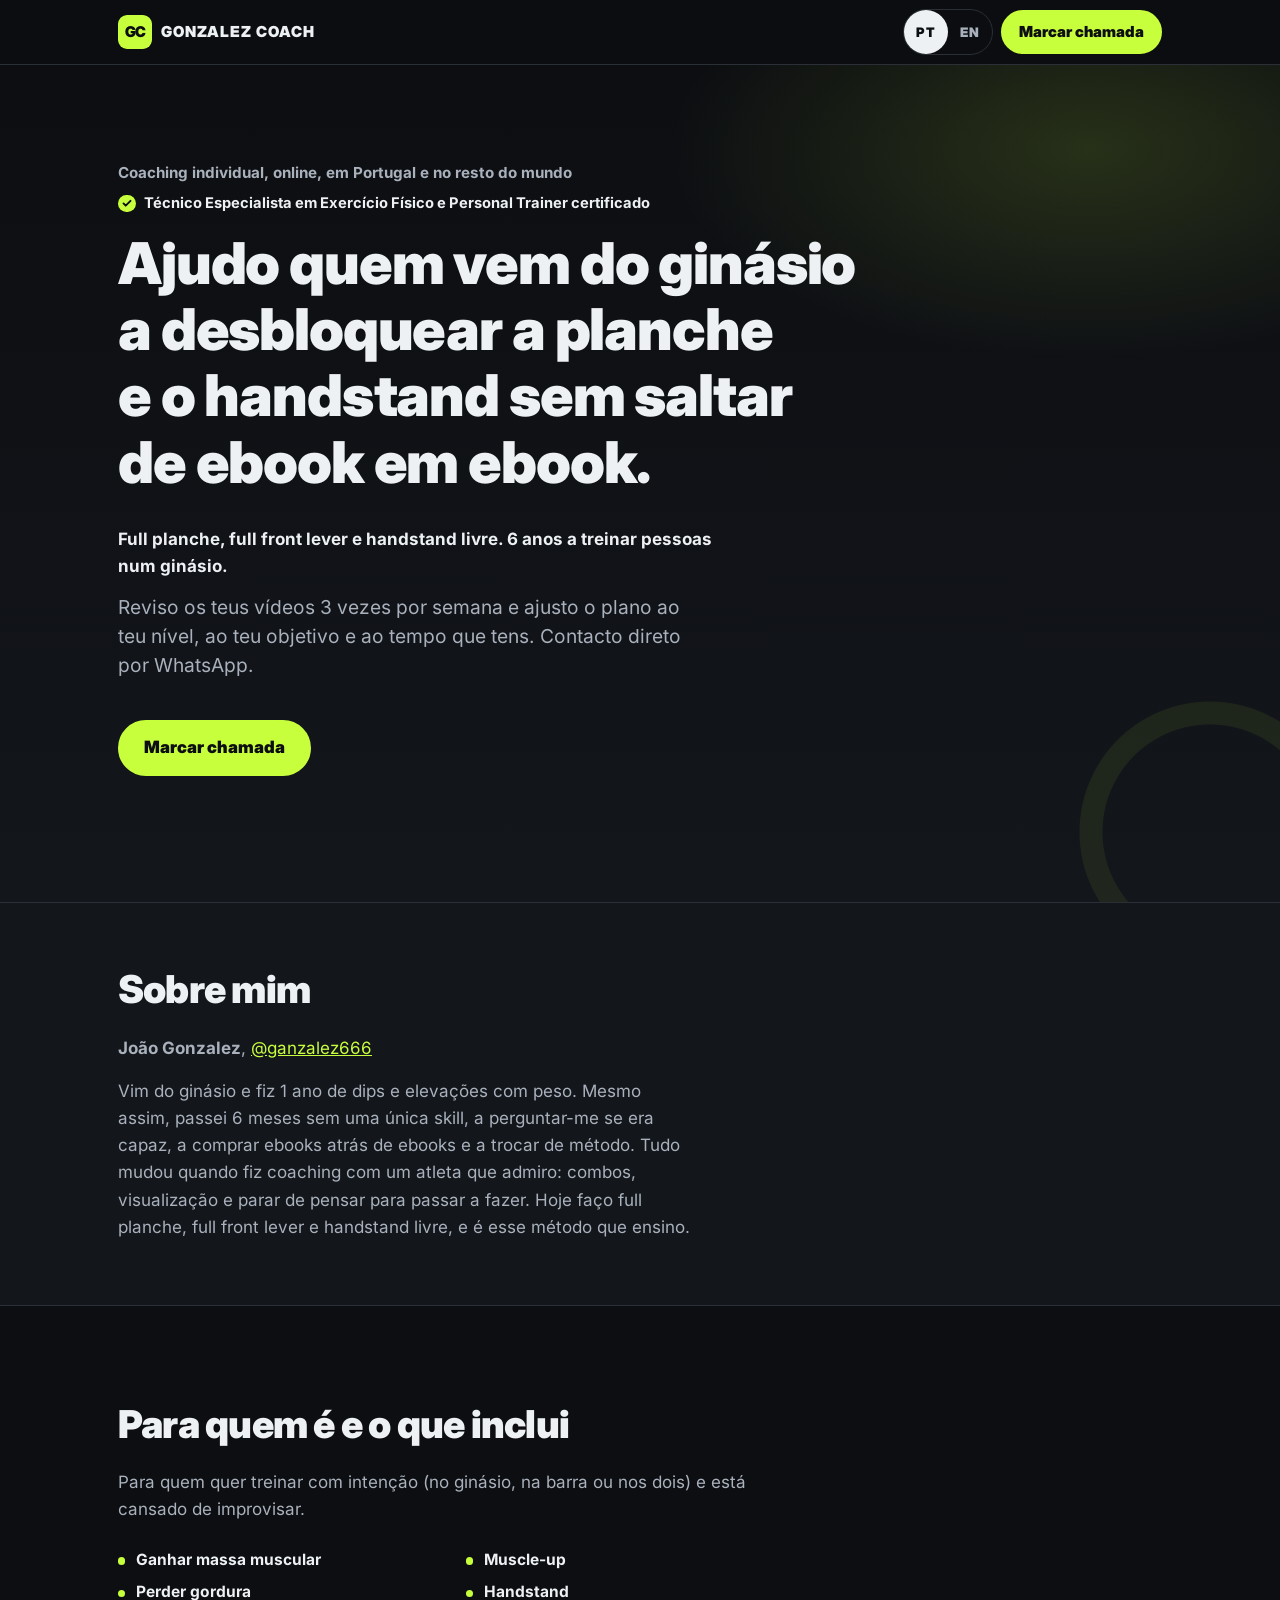
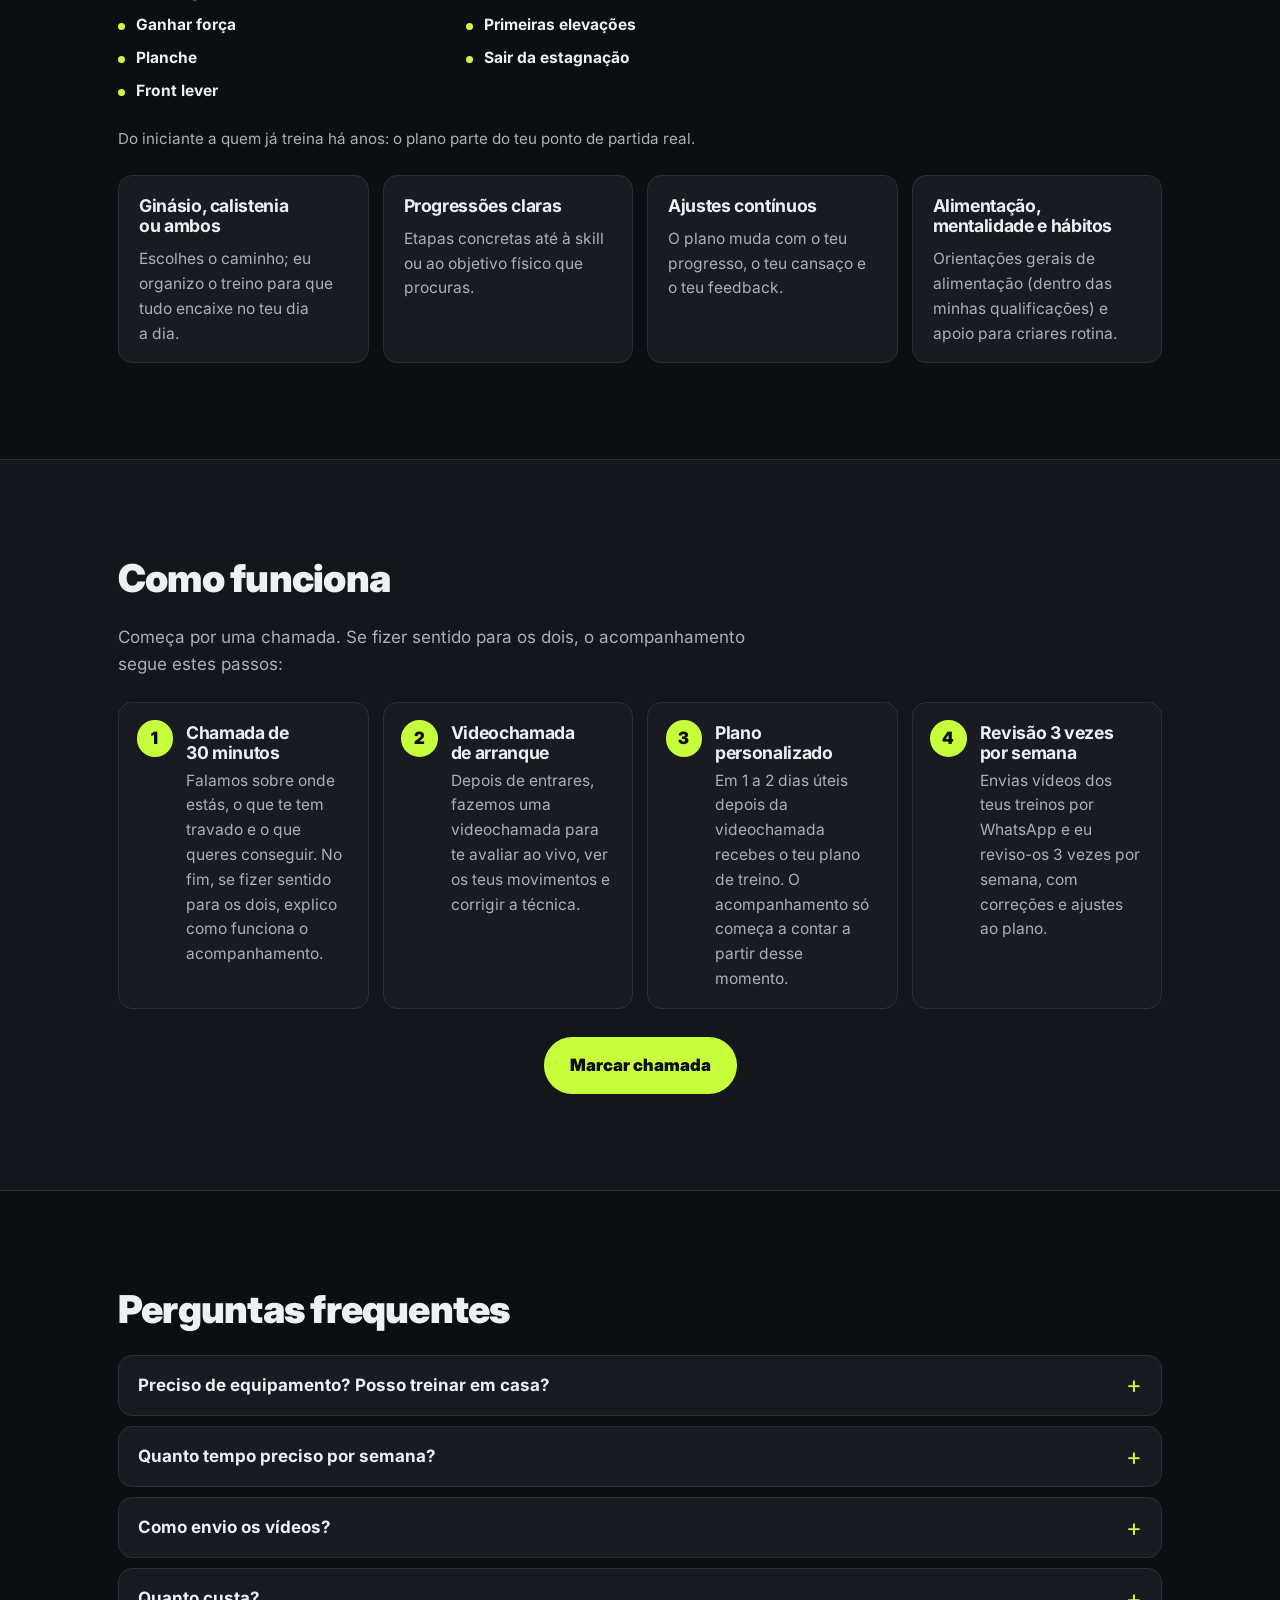
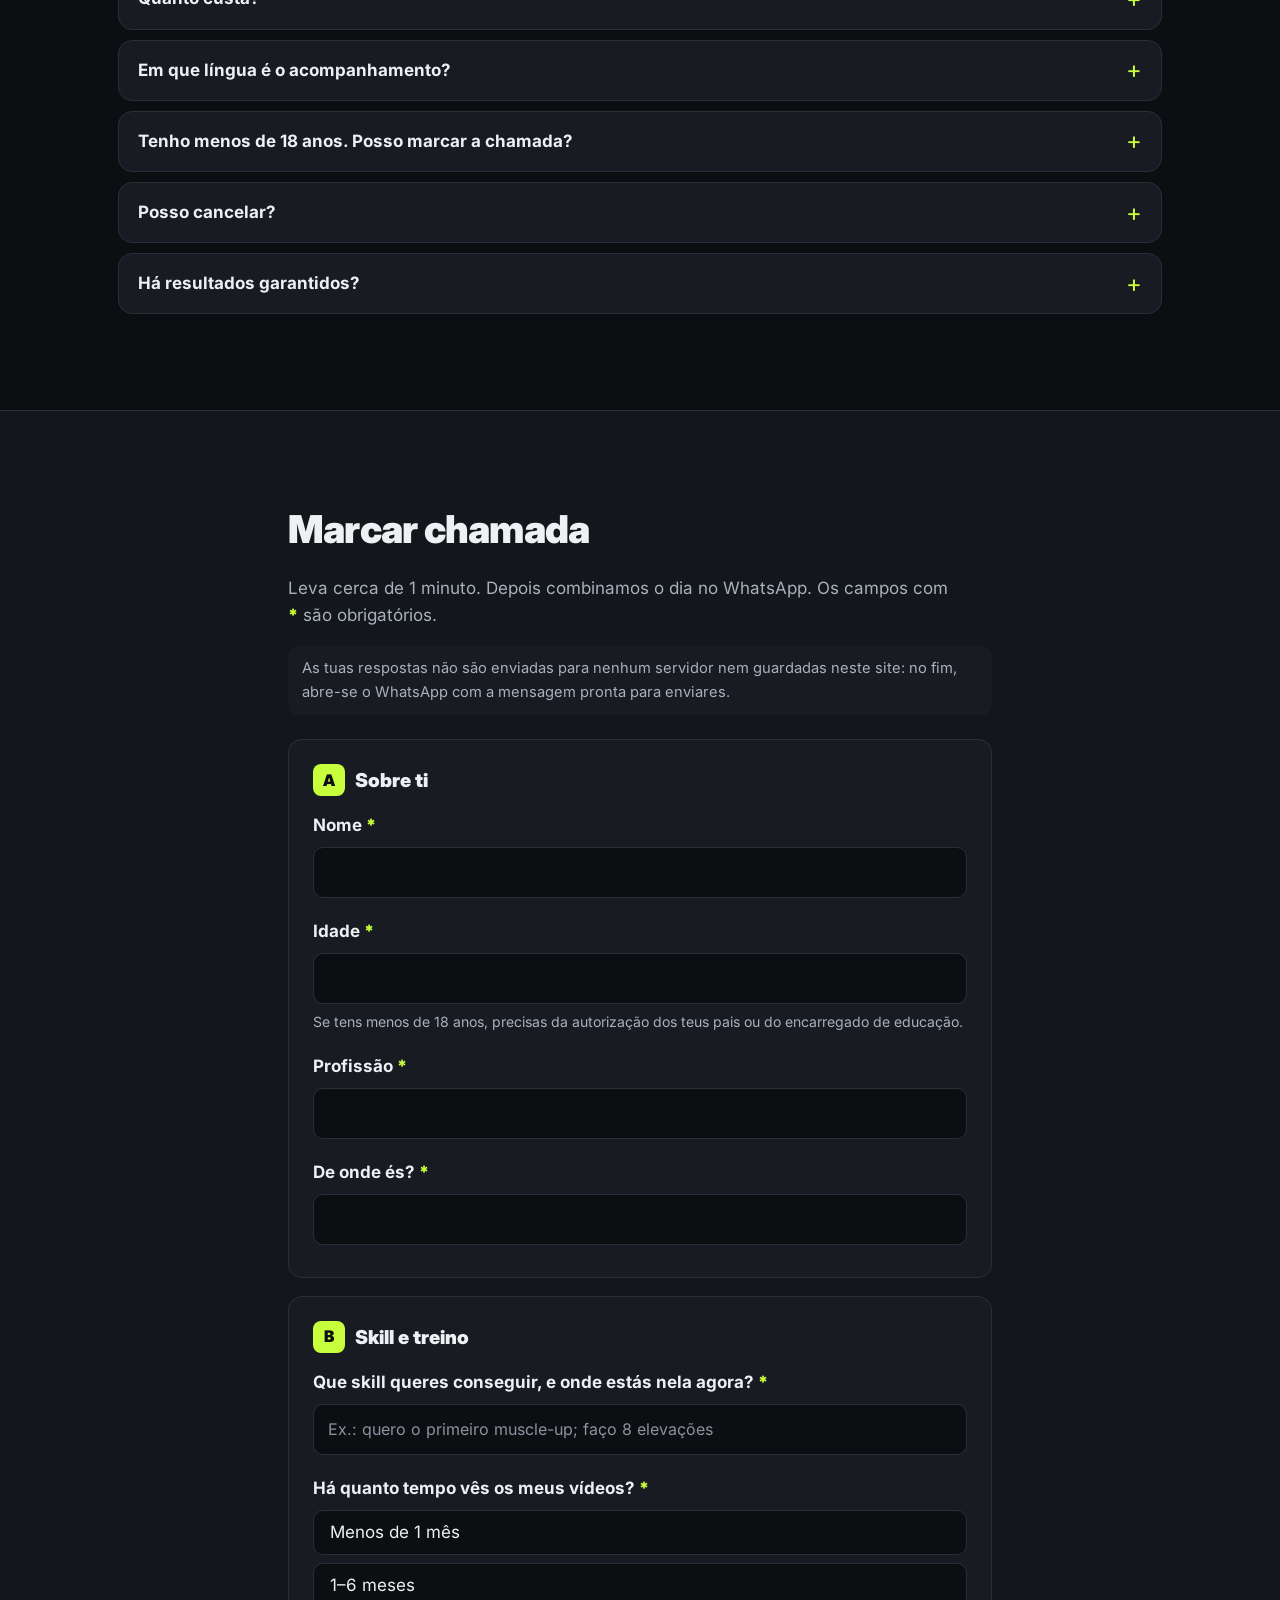
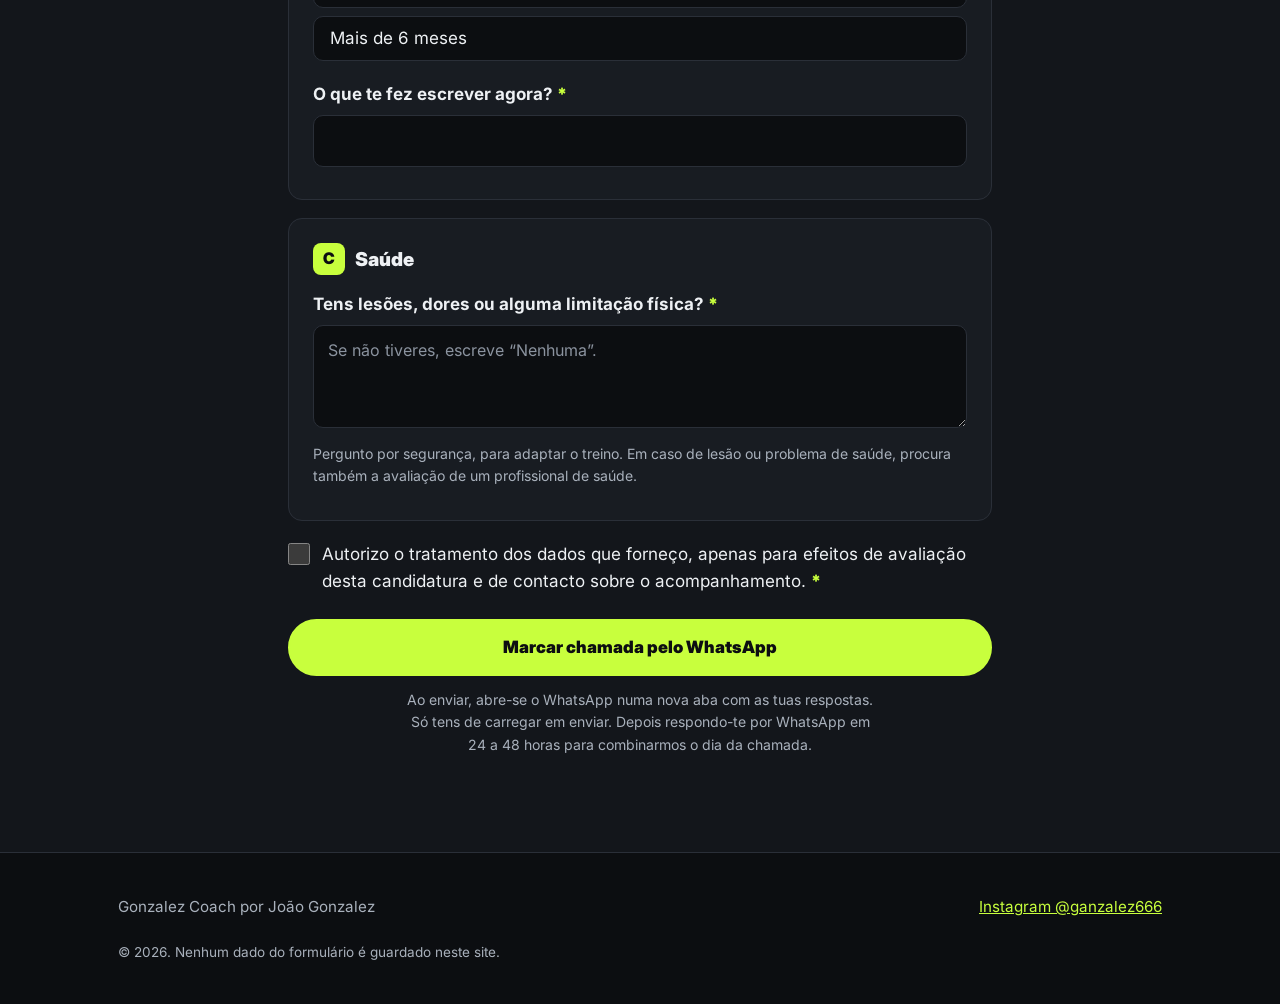
==== commit 08a37616: "Publicar site (versão 2e4bc5d do meu-projeto)" ====
--- a/index.html
+++ b/index.html
@@ -6,7 +6,7 @@
        O conteúdo em português que aparece aqui é só uma cópia de segurança (para quem não tem JavaScript):
        para alterar textos, edita i18n.js. -->
   <title>Coach de calistenia online em Portugal | Gonzalez Coach</title>
-  <meta name="description" data-i18n-content="meta.descricao" content="Coach de calistenia online em Portugal: plano de treino personalizado, análise dos teus vídeos 3x por semana e contacto por WhatsApp. Calistenia e ginásio.">
+  <meta name="description" data-i18n-content="meta.descricao" content="Ajudo quem vem do ginásio a desbloquear a planche e o handstand sem saltar de ebook em ebook. Coaching online de calistenia e ginásio. Marca uma chamada.">
   <meta name="theme-color" content="#0c0e11">
   <meta name="color-scheme" content="dark">
   <meta name="format-detection" content="telephone=no">
@@ -14,17 +14,17 @@
   <link rel="alternate" hreflang="pt-PT" href="https://gonzalezjoao158.github.io/">
   <link rel="alternate" hreflang="en" href="https://gonzalezjoao158.github.io/en/">
   <link rel="alternate" hreflang="x-default" href="https://gonzalezjoao158.github.io/">
-  <!-- Dados estruturados para o Google (só dados verdadeiros de config.js: nome, Instagram, línguas; sem preço, dono 21/11).
+  <!-- Dados estruturados para o Google (só dados verdadeiros de config.js: nome, Instagram, línguas; sem preço; descrição = frase de oferta da bio, dono 21/11).
        Se mudares o nome ou as línguas em config.js, atualiza também aqui (os testes avisam). -->
   <script type="application/ld+json">
-{"@context":"https://schema.org","@graph":[{"@type":"WebSite","@id":"https://gonzalezjoao158.github.io/#site","url":"https://gonzalezjoao158.github.io/","name":"Gonzalez Coach","inLanguage":["pt-PT","en"],"publisher":{"@id":"https://gonzalezjoao158.github.io/#joao"}},{"@type":"Person","@id":"https://gonzalezjoao158.github.io/#joao","name":"João Gonzalez","url":"https://gonzalezjoao158.github.io/","jobTitle":"Técnico Especialista em Exercício Físico e Personal Trainer","description":"Coach online de calistenia e ginásio no Algarve. Faz full planche, full front lever e handstand livre.","knowsAbout":["Calistenia","Planche","Front lever","Handstand","Muscle-up","Musculação","Treino de força"],"knowsLanguage":["pt","en"],"worksFor":{"@id":"https://gonzalezjoao158.github.io/#coaching"},"sameAs":["https://www.instagram.com/ganzalez666/"]},{"@type":"ProfessionalService","@id":"https://gonzalezjoao158.github.io/#coaching","name":"Gonzalez Coach","alternateName":"Gonzalez Coach, coaching online de calistenia e ginásio","url":"https://gonzalezjoao158.github.io/","logo":"https://gonzalezjoao158.github.io/icon-512.png","image":"https://gonzalezjoao158.github.io/og-image.png","description":"Coaching online individual de calistenia e ginásio: análise dos movimentos por vídeo, videochamada inicial, plano de treino personalizado e revisão dos vídeos de treino 3 vezes por semana, com contacto por WhatsApp. Em português e inglês.","founder":{"@id":"https://gonzalezjoao158.github.io/#joao"},"areaServed":[{"@type":"Country","name":"Portugal"},{"@type":"Place","name":"Worldwide"}],"availableLanguage":["pt","en"],"sameAs":["https://www.instagram.com/ganzalez666/"],"makesOffer":{"@type":"Offer","url":"https://gonzalezjoao158.github.io/#candidatura","itemOffered":{"@type":"Service","@id":"https://gonzalezjoao158.github.io/#servico","name":"Coaching online de calistenia e ginásio","serviceType":"Coaching online de calistenia e ginásio","provider":{"@id":"https://gonzalezjoao158.github.io/#joao"},"availableChannel":{"@type":"ServiceChannel","serviceUrl":"https://gonzalezjoao158.github.io/#candidatura","availableLanguage":["pt","en"]}}}}]}
+{"@context":"https://schema.org","@graph":[{"@type":"WebSite","@id":"https://gonzalezjoao158.github.io/#site","url":"https://gonzalezjoao158.github.io/","name":"Gonzalez Coach","inLanguage":["pt-PT","en"],"publisher":{"@id":"https://gonzalezjoao158.github.io/#joao"}},{"@type":"Person","@id":"https://gonzalezjoao158.github.io/#joao","name":"João Gonzalez","url":"https://gonzalezjoao158.github.io/","jobTitle":"Técnico Especialista em Exercício Físico e Personal Trainer","description":"Coach online de calistenia e ginásio no Algarve. Faz full planche, full front lever e handstand livre.","knowsAbout":["Calistenia","Planche","Front lever","Handstand","Muscle-up","Musculação","Treino de força"],"knowsLanguage":["pt","en"],"worksFor":{"@id":"https://gonzalezjoao158.github.io/#coaching"},"sameAs":["https://www.instagram.com/ganzalez666/"]},{"@type":"ProfessionalService","@id":"https://gonzalezjoao158.github.io/#coaching","name":"Gonzalez Coach","alternateName":"Gonzalez Coach, coaching online de calistenia e ginásio","url":"https://gonzalezjoao158.github.io/","logo":"https://gonzalezjoao158.github.io/icon-512.png","image":"https://gonzalezjoao158.github.io/og-image.png","description":"Ajudo quem vem do ginásio a desbloquear a planche e o handstand sem saltar de ebook em ebook. Coaching online individual de calistenia e ginásio, em português e inglês.","founder":{"@id":"https://gonzalezjoao158.github.io/#joao"},"areaServed":[{"@type":"Country","name":"Portugal"},{"@type":"Place","name":"Worldwide"}],"availableLanguage":["pt","en"],"sameAs":["https://www.instagram.com/ganzalez666/"],"makesOffer":{"@type":"Offer","url":"https://gonzalezjoao158.github.io/#candidatura","itemOffered":{"@type":"Service","@id":"https://gonzalezjoao158.github.io/#servico","name":"Coaching online de calistenia e ginásio","serviceType":"Coaching online de calistenia e ginásio","provider":{"@id":"https://gonzalezjoao158.github.io/#joao"},"availableChannel":{"@type":"ServiceChannel","serviceUrl":"https://gonzalezjoao158.github.io/#candidatura","availableLanguage":["pt","en"]}}}}]}
   </script>
   <!-- Pré-visualização quando o link é partilhado (WhatsApp, Instagram, Facebook, X…) -->
   <meta property="og:type" content="website">
   <meta property="og:site_name" content="Gonzalez Coach">
   <meta property="og:url" content="https://gonzalezjoao158.github.io/">
   <meta property="og:title" data-i18n-content="meta.og.titulo" content="Gonzalez Coach, coaching online de calistenia e ginásio">
-  <meta property="og:description" data-i18n-content="meta.og.descricao" content="Plano de treino personalizado, análise dos teus movimentos por vídeo e acompanhamento por WhatsApp. Marca uma chamada.">
+  <meta property="og:description" data-i18n-content="meta.og.descricao" content="Ajudo quem vem do ginásio a desbloquear a planche e o handstand sem saltar de ebook em ebook. Marca uma chamada.">
   <meta property="og:image" content="https://gonzalezjoao158.github.io/og-image.png">
   <meta property="og:image:type" content="image/png">
   <meta property="og:image:width" content="1200">
@@ -34,7 +34,7 @@
   <meta property="og:locale:alternate" content="en_GB">
   <meta name="twitter:card" content="summary_large_image">
   <meta name="twitter:title" data-i18n-content="meta.og.titulo" content="Gonzalez Coach, coaching online de calistenia e ginásio">
-  <meta name="twitter:description" data-i18n-content="meta.og.descricao" content="Plano de treino personalizado, análise dos teus movimentos por vídeo e acompanhamento por WhatsApp. Marca uma chamada.">
+  <meta name="twitter:description" data-i18n-content="meta.og.descricao" content="Ajudo quem vem do ginásio a desbloquear a planche e o handstand sem saltar de ebook em ebook. Marca uma chamada.">
   <meta name="twitter:image" content="https://gonzalezjoao158.github.io/og-image.png">
   <!-- Ícones e ecrã inicial -->
   <link rel="icon" href="favicon.svg" type="image/svg+xml">
@@ -77,53 +77,16 @@
         <p class="hero__texto" data-i18n="hero.texto">Reviso os teus vídeos 3 vezes por semana e ajusto o plano ao teu nível, ao teu objetivo e ao tempo que tens. Contacto direto por WhatsApp.</p>
         <div class="hero__acoes">
           <a class="botao" href="#candidatura" data-i18n="topo.cta">Marcar chamada</a>
-          <a class="hero__teste" href="#teste" data-i18n="hero.teste">Não sabes o teu nível? Faz o teste grátis</a>
         </div>
       </div>
     </section>
 
-    <!-- SOBRE MIM + PROVA SOCIAL (factos confirmados; fica logo abaixo do topo enquanto não há feedbacks) -->
+    <!-- SOBRE MIM: a história do João em 4 frases (só factos de docs/historia-joao.md; dono 21/11, método do Anton) -->
     <section class="seccao seccao--alt seccao--factos" id="sobre">
       <div class="contentor">
         <h2 data-i18n="sobre.titulo">Sobre mim</h2>
         <p class="sobre__nome"><strong data-config="nome">João Gonzalez</strong>, <a data-config="instagram-link" href="https://instagram.com/ganzalez666" target="_blank" rel="noopener">@ganzalez666</a></p>
-        <ul class="factos" data-i18n-aria="sobre.factos.aria" data-i18n-html-lista="sobre.factos" aria-label="Factos"><li><strong>+1000 seguidores</strong> no Instagram <a href="https://instagram.com/ganzalez666" target="_blank" rel="noopener">@ganzalez666</a></li><li><strong>Full planche</strong> nas paralelas</li><li><strong>Full front lever</strong></li><li><strong>Handstand</strong> livre</li><li><strong>6 anos</strong> a treinar pessoas num ginásio: personal training e ajuda diária na sala de treino</li><li>Treino desde os <strong>14 anos</strong></li><li><strong>3 anos</strong> dedicado às skills de calistenia</li><li><strong>Técnico Especialista em Exercício Físico</strong> e <strong>Personal Trainer</strong> certificado</li><li>Treino no <strong>Algarve</strong></li></ul>
-        <p class="sobre__texto" data-i18n="sobre.texto">Comecei pela musculação, que me deu a base de força e de disciplina, e depois vieram as skills de calistenia. Juntar os dois mundos ensinou-me que força, técnica e paciência andam sempre juntas. Hoje uso essa experiência e a minha formação para criar planos à medida de cada pessoa e acompanhar de perto a sua evolução.</p>
-      </div>
-    </section>
-
-    <!-- TESTE DE NÍVEL (grátis; perguntas e níveis em i18n.js; tudo no navegador, nada é guardado nem enviado) -->
-    <section class="seccao" id="teste" aria-labelledby="teste-titulo">
-      <div class="contentor contentor--estreito">
-        <div class="teste">
-          <h2 id="teste-titulo" data-i18n="teste.titulo">Teste: qual é o teu nível de calistenia?</h2>
-          <div id="teste-inicio">
-            <p class="seccao__intro" data-i18n="teste.intro">6 perguntas rápidas, cerca de 1 minuto. As respostas ficam só no teu navegador e nada é guardado nem enviado.</p>
-            <button class="botao" type="button" id="teste-comecar" data-i18n="teste.comecar">Começar o teste</button>
-          </div>
-          <div id="teste-pergunta" hidden>
-            <p class="teste__progresso" id="teste-progresso">Pergunta 1 de 6</p>
-            <div class="teste__barra" aria-hidden="true"><span id="teste-barra"></span></div>
-            <h3 class="teste__q" id="teste-q" tabindex="-1"></h3>
-            <div class="teste__opcoes" id="teste-opcoes" role="group" aria-labelledby="teste-q"></div>
-            <button class="teste__link" type="button" id="teste-voltar" data-i18n="teste.voltar">Voltar</button>
-          </div>
-          <div class="teste__resultado" id="teste-resultado" hidden tabindex="-1" aria-labelledby="teste-nivel">
-            <p class="teste__rotulo" data-i18n="teste.resultado">O teu nível</p>
-            <h3 class="teste__nivel" id="teste-nivel"></h3>
-            <ol class="teste__escala" id="teste-escala" data-i18n-aria="teste.escala" aria-label="Os 4 níveis do teste"></ol>
-            <p id="teste-texto"></p>
-            <p class="teste__objetivo" id="teste-objetivo"></p>
-            <h4 data-i18n="teste.passo">O teu 1.º passo</h4>
-            <p id="teste-passo"></p>
-            <p class="teste__nota" data-i18n="teste.nota">Este teste é só uma orientação geral e não substitui uma avaliação. Se tens dores ou lesões, fala com um profissional de saúde antes de treinar.</p>
-            <div class="teste__acoes">
-              <a class="botao" href="#candidatura" data-i18n="topo.cta">Marcar chamada</a>
-              <a class="botao botao--fantasma" id="teste-wa" href="#" target="_blank" rel="noopener" data-i18n="teste.wa">Falar comigo no WhatsApp</a>
-            </div>
-            <button class="teste__link" type="button" id="teste-repetir" data-i18n="teste.repetir">Repetir o teste</button>
-          </div>
-        </div>
+        <p class="sobre__texto" data-i18n="sobre.texto">Vim do ginásio e fiz 1 ano de dips e elevações com peso. Mesmo assim, passei 6 meses sem uma única skill, a perguntar-me se era capaz, a comprar ebooks atrás de ebooks e a trocar de método. Tudo mudou quando fiz coaching com um atleta que admiro: combos, visualização e parar de pensar para passar a fazer. Hoje faço full planche, full front lever e handstand livre, e é esse método que ensino.</p>
       </div>
     </section>
 
@@ -131,7 +94,7 @@
     <section class="seccao" id="para-quem">
       <div class="contentor">
         <h2 data-i18n="paraquem.titulo">Para quem é e o que inclui</h2>
-        <p class="seccao__intro" data-i18n="paraquem.intro">Para quem quer treinar com intenção — no ginásio, na barra ou nos dois — e está cansado de improvisar.</p>
+        <p class="seccao__intro" data-i18n="paraquem.intro">Para quem quer treinar com intenção (no ginásio, na barra ou nos dois) e está cansado de improvisar.</p>
         <ul class="objetivos" data-i18n-aria="paraquem.aria" data-i18n-lista="paraquem.chips" aria-label="Objetivos"><li>Ganhar massa muscular</li><li>Perder gordura</li><li>Ganhar força</li><li>Planche</li><li>Front lever</li><li>Muscle-up</li><li>Handstand</li><li>Primeiras elevações</li><li>Sair da estagnação</li></ul>
         <p class="seccao__nota" data-i18n="paraquem.nota">Do iniciante a quem já treina há anos: o plano parte do teu ponto de partida real.</p>
         <div class="grelha" data-i18n-cartoes="inclui.cartoes"><article class="cartao"><h3>Ginásio, calistenia ou ambos</h3><p>Escolhes o caminho; eu organizo o treino para que tudo encaixe no teu dia a dia.</p></article><article class="cartao"><h3>Progressões claras</h3><p>Etapas concretas até à skill ou ao objetivo físico que procuras.</p></article><article class="cartao"><h3>Ajustes contínuos</h3><p>O plano muda com o teu progresso, o teu cansaço e o teu feedback.</p></article><article class="cartao"><h3>Alimentação, mentalidade e hábitos</h3><p>Orientações gerais de alimentação (dentro das minhas qualificações) e apoio para criares rotina.</p></article></div>
@@ -267,6 +230,4 @@
       <p class="rodape__legal">© <span id="ano">2026</span>. <span data-i18n="rodape.legal">Nenhum dado do formulário é guardado neste site.</span></p>
     </div>
   </footer>
-  <!-- Botão fixo do WhatsApp (só no telemóvel; aparece depois do topo e esconde-se perto dos botões "Marcar chamada" e do formulário) -->
-  <a class="wa-fixo" id="wa-fixo" href="https://wa.me/351911855080?text=Ol%C3%A1%20Jo%C3%A3o!%20Vi%20o%20site%20do%20Gonzalez%20Coach%20e%20tenho%20uma%20d%C3%BAvida%20sobre%20o%20coaching%20online." target="_blank" rel="noopener" data-i18n-aria="wa.aria" aria-label="Falar comigo no WhatsApp" hidden><svg viewBox="0 0 24 24" width="26" height="26" aria-hidden="true" focusable="false"><path fill="currentColor" d="M12 2a10 10 0 0 0-8.6 15.1L2 22l5-1.3A10 10 0 1 0 12 2Zm0 18.2a8.2 8.2 0 0 1-4.2-1.2l-.3-.2-3 .8.8-2.9-.2-.3A8.2 8.2 0 1 1 12 20.2Zm4.5-6.1c-.2-.1-1.5-.7-1.7-.8-.2-.1-.4-.1-.6.1l-.8 1c-.1.2-.3.2-.5.1a6.7 6.7 0 0 1-3.3-2.9c-.3-.4.3-.4.7-1.3.1-.2 0-.3 0-.4l-.8-1.8c-.2-.5-.4-.4-.6-.4h-.5a1 1 0 0 0-.7.3 3 3 0 0 0-.9 2.2 5.2 5.2 0 0 0 1.1 2.7 11.8 11.8 0 0 0 4.5 4c1.7.7 2.3.8 3.2.6.5-.1 1.5-.6 1.7-1.2.2-.6.2-1.1.2-1.2l-.5-.3Z"></path></svg></a>
 </body></html>
--- a/style.css
+++ b/style.css
@@ -266,33 +266,12 @@
   .passos li { padding-left: 1.25rem; padding-top: 4rem; }
 }
 .passos p { color: var(--texto-2); margin: 0; font-size: .97rem; }
-/* ---------- Sobre mim + prova social (factos) ---------- */
+/* ---------- Sobre mim (história) ---------- */
 .seccao--factos { padding: 40px 0; }
 @media (min-width: 56.25em) { .seccao--factos { padding: 64px 0; } }
 .sobre__nome { color: var(--texto-2); margin: 0 0 1rem; }
-.factos { list-style: none; padding: 0; margin: 0 0 1.25rem; display: grid; grid-template-columns: repeat(2, minmax(0, 1fr)); gap: 8px; }
-@media (min-width: 43.75em) { .factos { grid-template-columns: repeat(4, minmax(0, 1fr)); } }
-@media (max-width: 20em) { .factos { grid-template-columns: minmax(0, 1fr); } }
-.factos li {
-  padding: .6rem .75rem; border-radius: 10px; background: var(--cartao); font-size: .9rem; line-height: 1.35; overflow-wrap: anywhere;
-}
-.factos strong { color: var(--texto); }
-.factos a { color: var(--destaque); padding: 14px 0; } /* alvo de toque ≥ 44 px sem mudar a linha */
 .sobre__texto { color: var(--texto-2); max-width: 34em; /* ≈ 65–70 caracteres por linha */ margin: 0; }
 
-/* ---------- Botão fixo do WhatsApp (só no telemóvel) ---------- */
-.wa-fixo {
-  position: fixed; z-index: 40;
-  right: max(16px, env(safe-area-inset-right, 0px)); bottom: calc(16px + env(safe-area-inset-bottom, 0px));
-  width: 52px; height: 52px; border-radius: 50%;
-  display: grid; place-items: center;
-  background: var(--cartao); color: var(--destaque); border: 2px solid var(--destaque);
-  box-shadow: var(--sombra); text-decoration: none;
-}
-.wa-fixo[hidden] { display: none; }
-@media (min-width: 48em) { .wa-fixo { display: none; } }
-/* Telemóvel: a FAQ deixa livre a faixa do botão fixo (52 px + folga), para ele nunca tapar o "+" nem a pergunta. */
-@media (max-width: 47.9375em) { .faq { margin-right: 60px; } }
 
 .lista-check { list-style: none; padding: 0; margin: 0 0 1.5rem; }
 .lista-check li { position: relative; padding: .35rem 0 .35rem 2rem; }
@@ -454,66 +433,6 @@
 .respostas { margin-top: 1rem; font-family: ui-monospace, SFMono-Regular, Menlo, Consolas, monospace; font-size: max(16px, .85rem); }
 .copiado { color: var(--destaque); font-weight: 600; min-height: 1.4em; margin: .6rem 0 0; }
 
-/* ---------- Teste de nível ---------- */
-.hero__teste { display: inline-flex; align-items: center; min-height: 44px; color: var(--texto-2); font-weight: 400; text-decoration: underline; text-underline-offset: .2em; }
-@media (hover: hover) { .hero__teste:hover { color: var(--texto); } }
-.teste {
-  background: var(--cartao); border: 1px solid var(--linha); border-radius: var(--raio);
-  padding: 1.5rem 1.25rem;
-}
-@media (min-width: 40em) { .teste { padding: 2rem; } }
-.teste h2 { margin-bottom: .5em; }
-.teste .seccao__intro { margin-bottom: 1.25rem; }
-.teste__progresso { color: var(--texto-2); font-size: .92rem; font-weight: 700; margin: 0 0 .5rem; }
-.teste__barra { height: 4px; border-radius: 4px; background: var(--linha); overflow: hidden; margin-bottom: 1.25rem; }
-.teste__barra span { display: block; height: 100%; width: 0; background: var(--destaque); transition: width .25s cubic-bezier(.2, .8, .2, 1); }
-.teste__q { font-size: 1.25rem; margin-bottom: 1rem; }
-.teste__q:focus { outline: none; }
-.teste__opcoes { display: grid; gap: .6rem; }
-@media (min-width: 40em) { .teste__opcoes { grid-template-columns: repeat(2, minmax(0, 1fr)); } }
-.teste__opcao {
-  min-height: 52px; padding: .7rem 1rem; text-align: left;
-  font: inherit; font-weight: 700; line-height: 1.3; color: var(--texto);
-  background: var(--fundo); border: 1.5px solid var(--linha); border-radius: 10px;
-  cursor: pointer; touch-action: manipulation; transition: background-color .15s ease, border-color .15s ease, transform .1s ease;
-}
-.teste__opcao:active { transform: scale(.98); }
-.teste__opcao[aria-pressed="true"] { background: var(--destaque); border-color: var(--destaque); color: var(--sobre-destaque); }
-.teste__link {
-  display: inline-flex; align-items: center; min-height: 44px; margin-top: .75rem; padding: 0;
-  background: none; border: 0; font: inherit; font-size: .95rem; color: var(--texto-2);
-  text-decoration: underline; text-underline-offset: .2em; cursor: pointer;
-}
-.teste__resultado:focus { outline: none; }
-.teste__rotulo { color: var(--texto-2); font-weight: 700; margin: 0 0 .2rem; }
-.teste__nivel { font-size: clamp(2rem, 1.5rem + 2.5vw, 2.8rem); font-weight: 900; color: var(--destaque); margin-bottom: .6rem; }
-.teste__escala { list-style: none; padding: 0; margin: 0 0 1.25rem; display: grid; grid-template-columns: repeat(4, minmax(0, 1fr)); gap: 6px; }
-/* Nomes dos níveis nunca se partem a meio (padrão 4.8): 2×2 em ecrãs estreitos, 4 colunas a partir de 30em. */
-.teste__escala li { border-top: 4px solid var(--linha); padding-top: .35rem; font-size: .85rem; line-height: 1.25; color: var(--texto-2); overflow-wrap: normal; word-break: normal; hyphens: manual; }
-@media (max-width: 29.99em) { .teste__escala { grid-template-columns: repeat(2, minmax(0, 1fr)); row-gap: .6rem; } }
-.teste__escala li.teste__feito { border-top-color: var(--destaque); }
-.teste__escala li[aria-current] { color: var(--texto); font-weight: 700; }
-/* Ao aparecer o resultado, os níveis acendem um a um até ao da pessoa (~400 ms); o texto não espera. */
-@media (forced-colors: none) {
-  .teste__escala--acender li { position: relative; }
-  .teste__escala--acender li.teste__feito { border-top-color: var(--linha); }
-  .teste__escala--acender li.teste__feito::before { content: ""; position: absolute; left: 0; right: 0; top: -4px; height: 4px; background: var(--destaque); transform-origin: left center; animation: escala-acende 160ms cubic-bezier(.16, 1, .3, 1) both; }
-  .teste__escala--acender li:nth-child(2)::before { animation-delay: 80ms; }
-  .teste__escala--acender li:nth-child(3)::before { animation-delay: 160ms; }
-  .teste__escala--acender li:nth-child(4)::before { animation-delay: 240ms; }
-}
-@keyframes escala-acende { from { transform: scaleX(0); } to { transform: scaleX(1); } }
-@media (prefers-reduced-motion: reduce) { .teste__escala--acender li.teste__feito::before { animation: none; } }
-.teste__objetivo { color: var(--texto-2); }
-.teste__resultado h4 { font-size: 1.05rem; margin: 1.25rem 0 .4rem; }
-.teste__nota { color: var(--texto-2); font-size: .9rem; border-top: 1px solid var(--linha); padding-top: 1rem; margin-top: 1.25rem; }
-.teste__acoes { display: grid; gap: .6rem; }
-@media (min-width: 40em) { .teste__acoes { display: flex; flex-wrap: wrap; } }
-@media (hover: hover) {
-  .teste__opcao:hover { border-color: var(--texto-2); }
-  .teste__opcao[aria-pressed="true"]:hover { border-color: var(--destaque); }
-  .teste__link:hover { color: var(--texto); }
-}
 
 /* ---------- Rodapé ---------- */
 .rodape {
@@ -532,10 +451,7 @@
 
 /* ---------- Modo de alto contraste (Windows) ---------- */
 @media (forced-colors: active) {
-  .botao, .linguas, .opcao span, .cartao, .passos li, .faq details, fieldset, .resultado, .factos li, .wa-fixo, .teste, .teste__opcao { border: 2px solid CanvasText; }
-  .teste__opcao[aria-pressed="true"] { forced-color-adjust: none; background: Highlight; color: HighlightText; border-color: Highlight; }
-  .teste__barra span { forced-color-adjust: none; background: Highlight; }
-  .teste__escala li.teste__feito { border-top-color: Highlight; }
+  .botao, .linguas, .opcao span, .cartao, .passos li, .faq details, fieldset, .resultado { border: 2px solid CanvasText; }
   .botao { border-color: ButtonText; }
   .linguas__botao[aria-current="true"], .opcao input:checked + span {
     forced-color-adjust: none; background: Highlight; color: HighlightText; border-color: Highlight;
@@ -578,9 +494,9 @@
 @media print {
   :root { color-scheme: light; }
   body { background: #fff; color: #000; font-size: 11pt; }
-  .topo, .saltar, .hero__acoes, #teste, #candidatura, .botao, .wa-fixo { display: none !important; }
+  .topo, .saltar, .hero__acoes, #candidatura, .botao { display: none !important; }
   .hero, .seccao, .seccao--alt { background: none !important; padding: 16pt 0 !important; border: 0 !important; }
-  .cartao, .passos li, .faq details, .factos li { background: none !important; border: 1px solid #999 !important; box-shadow: none !important; color: #000; break-inside: avoid; }
+  .cartao, .passos li, .faq details { background: none !important; border: 1px solid #999 !important; box-shadow: none !important; color: #000; break-inside: avoid; }
   .destaque, .etiqueta, a { color: #000 !important; }
   .hero__texto, .seccao__intro, .cartao p, .passos p, .faq details p, .rodape, .sobre__nome { color: #222 !important; }
   .passos li::before { background: #000; color: #fff; }
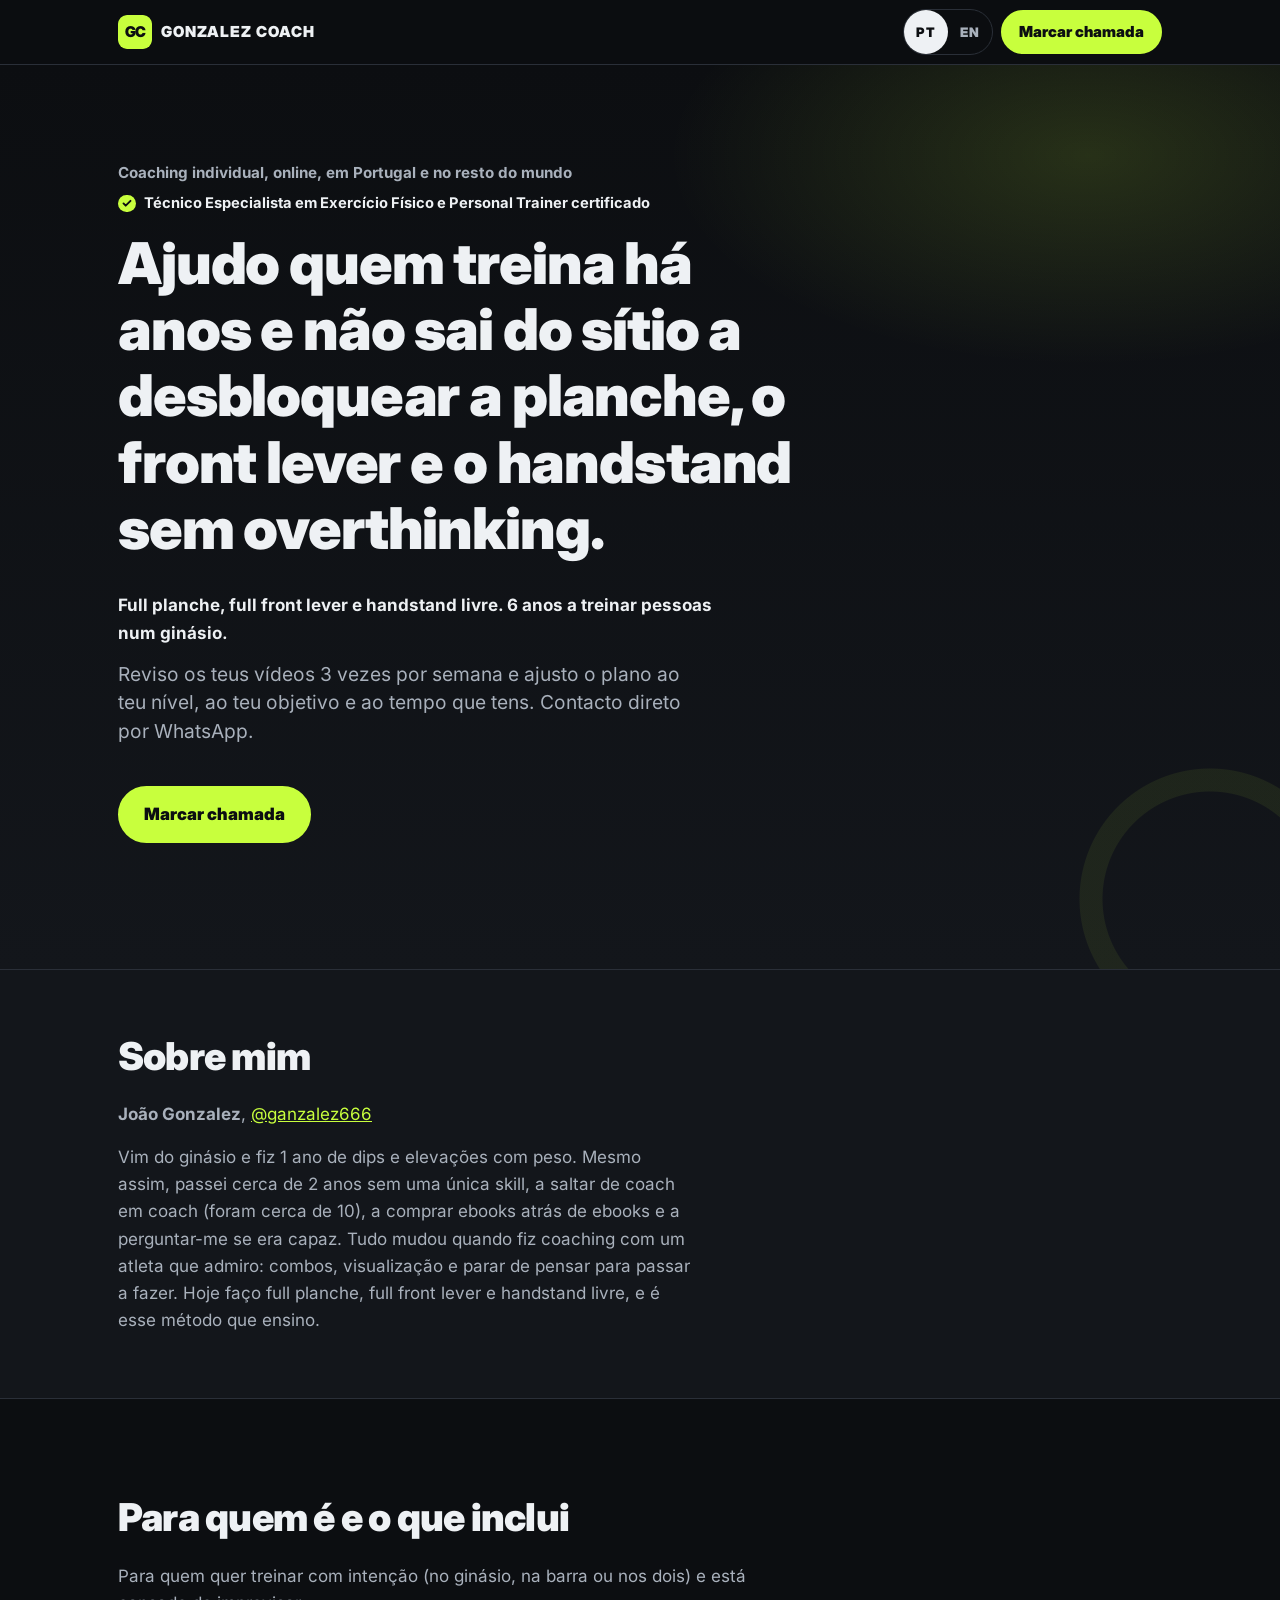
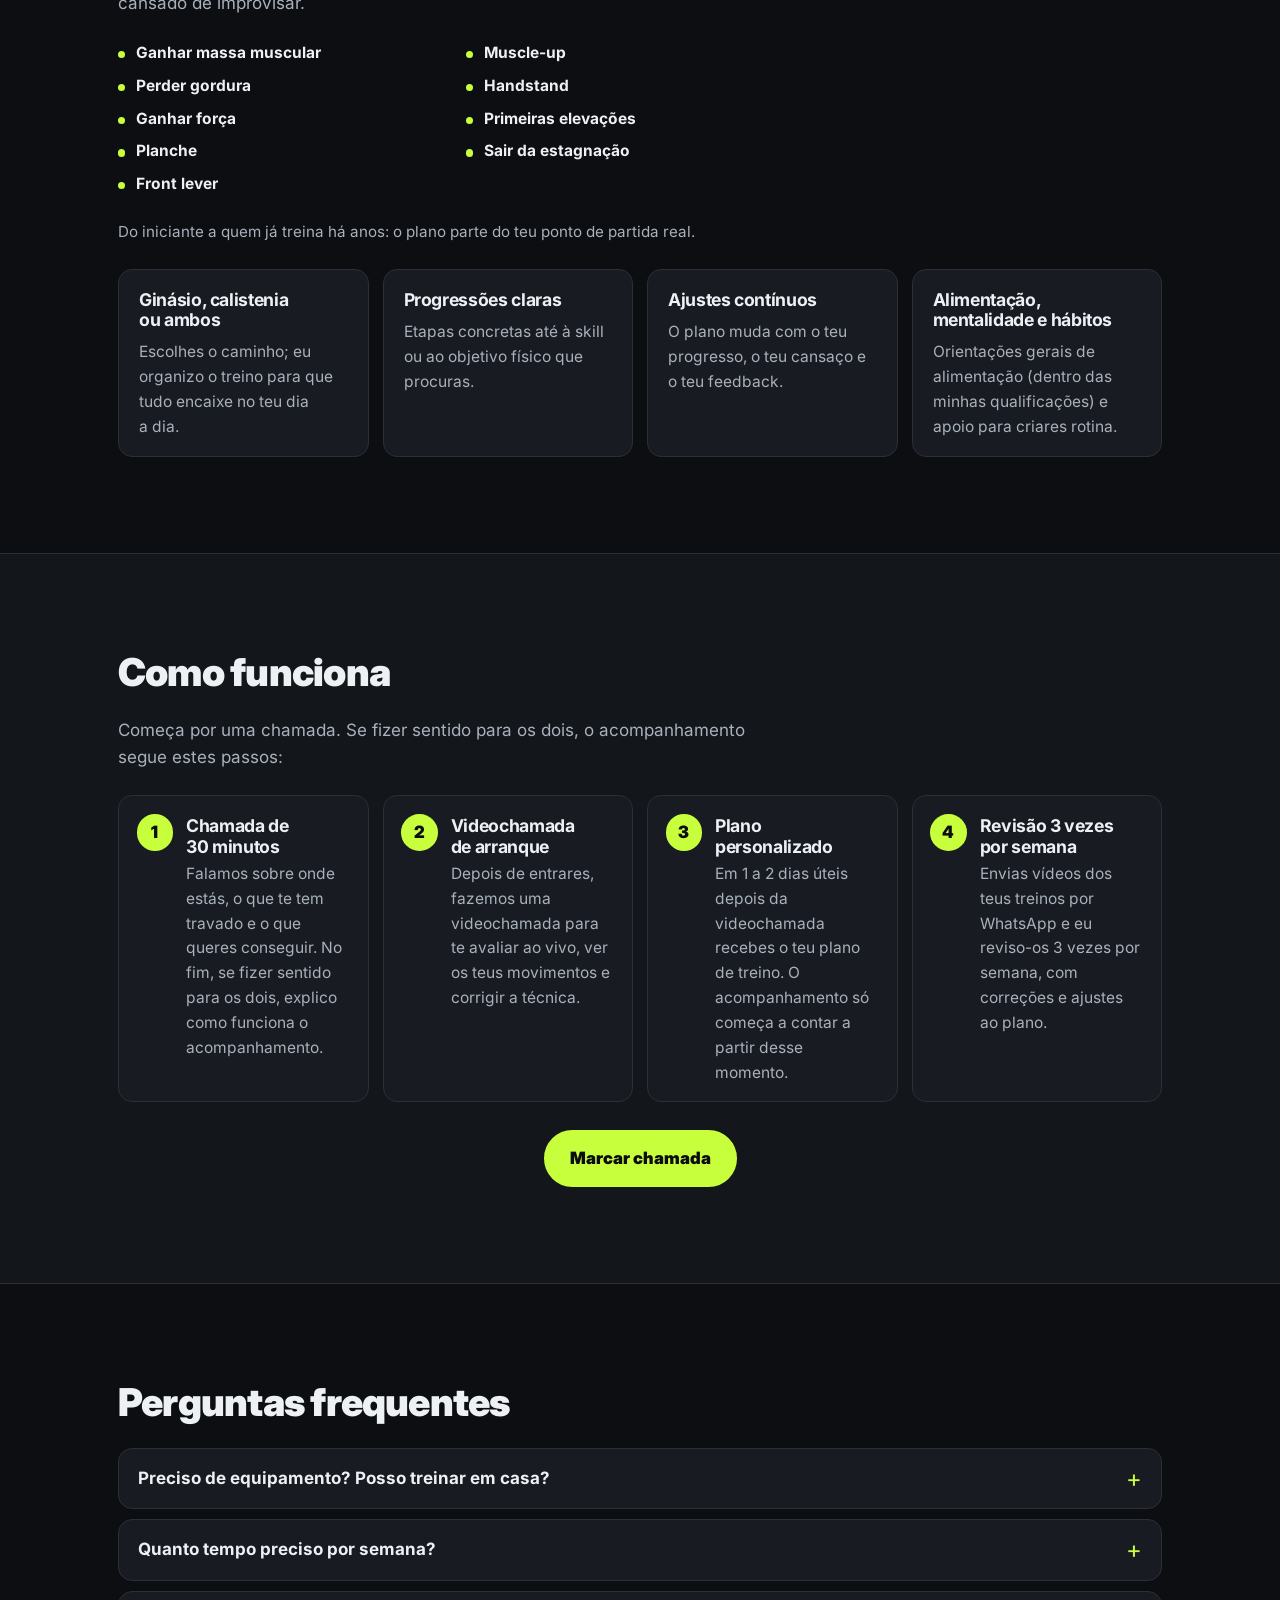
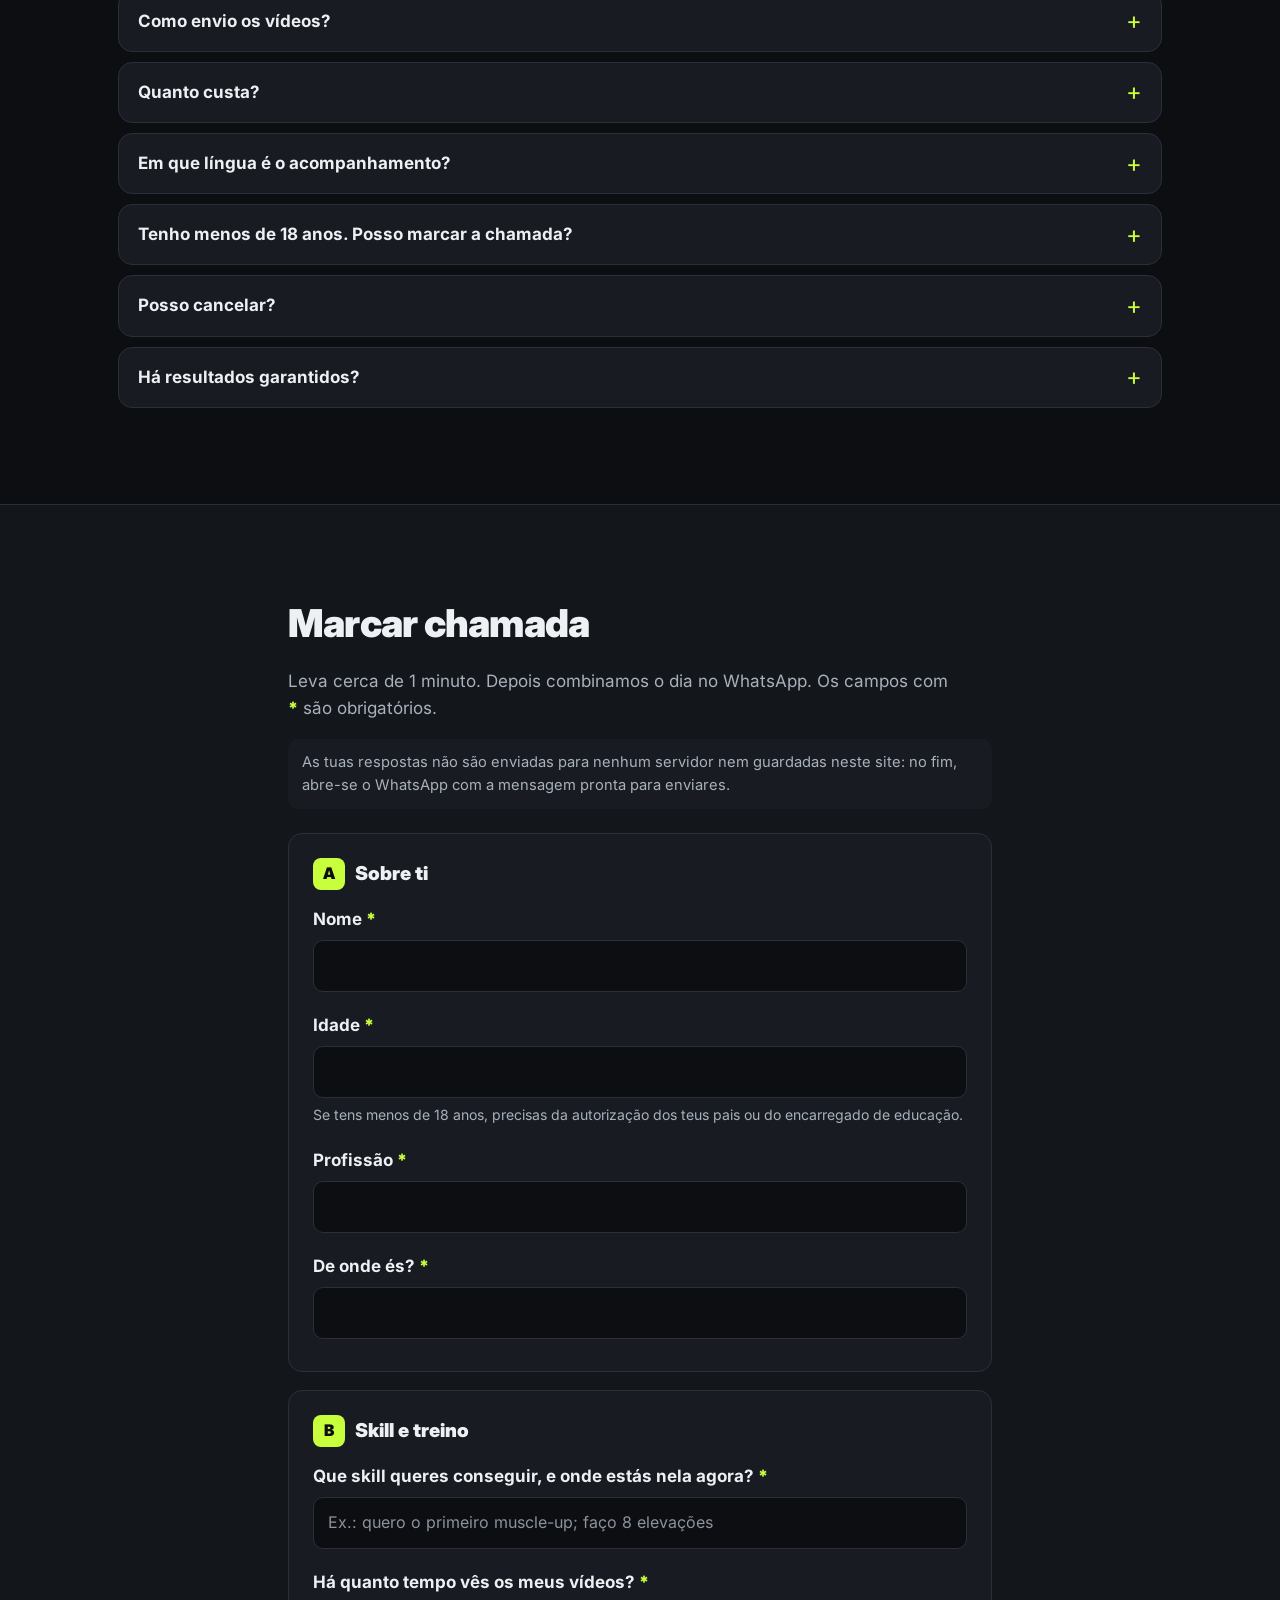
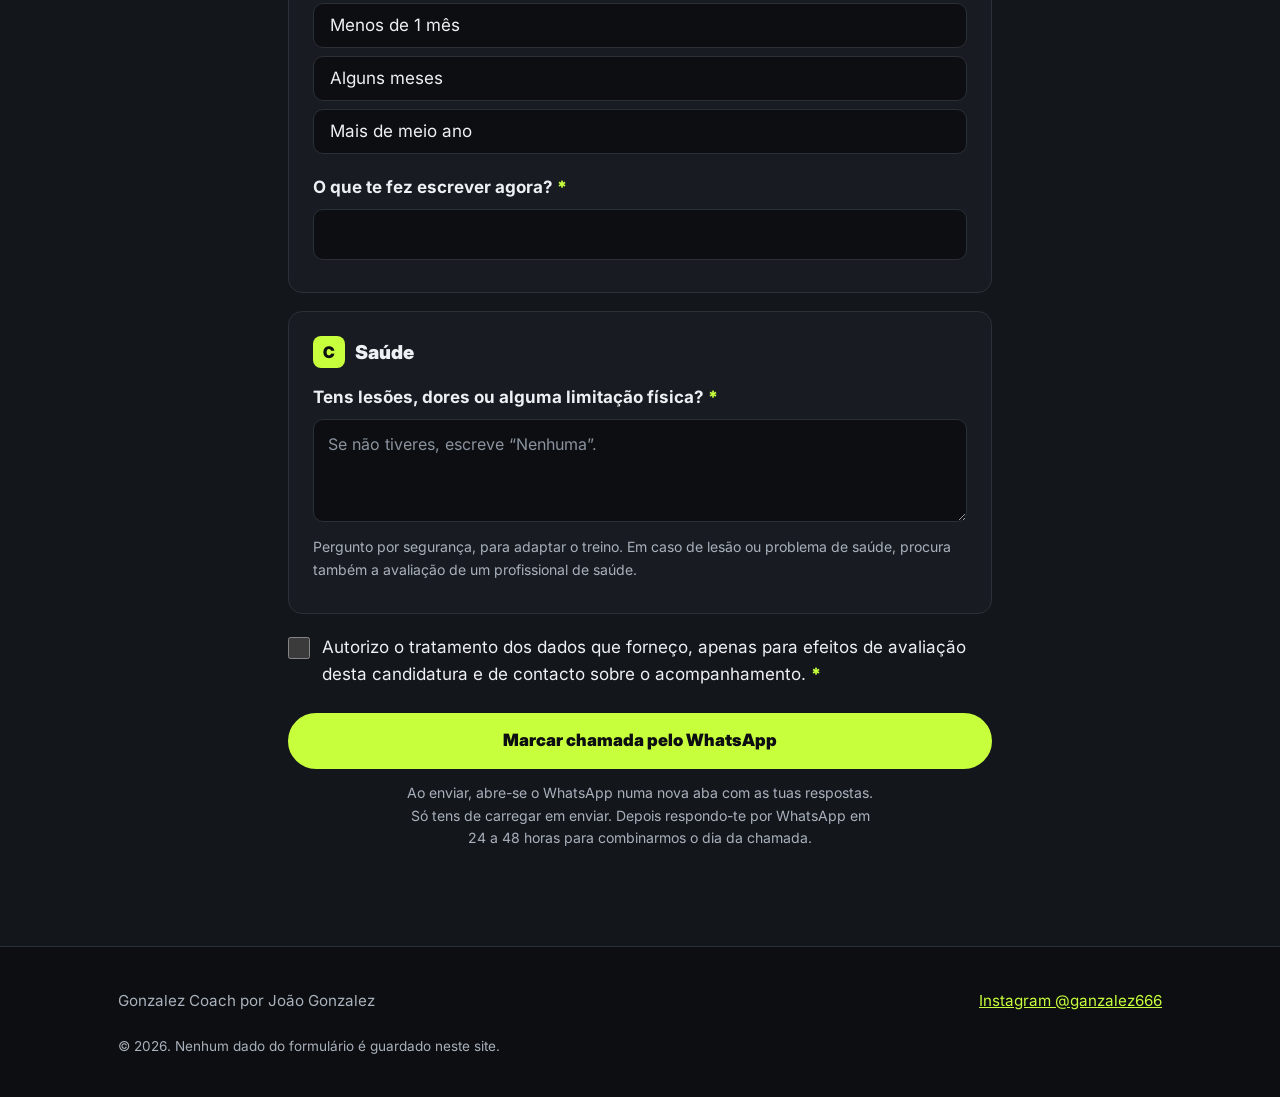
==== commit 310ed580: "Publicar site (versão 64b2770 do meu-projeto)" ====
--- a/index.html
+++ b/index.html
@@ -6,7 +6,7 @@
        O conteúdo em português que aparece aqui é só uma cópia de segurança (para quem não tem JavaScript):
        para alterar textos, edita i18n.js. -->
   <title>Coach de calistenia online em Portugal | Gonzalez Coach</title>
-  <meta name="description" data-i18n-content="meta.descricao" content="Ajudo quem vem do ginásio a desbloquear a planche e o handstand sem saltar de ebook em ebook. Coaching online de calistenia e ginásio. Marca uma chamada.">
+  <meta name="description" data-i18n-content="meta.descricao" content="Ajudo quem treina há anos e não sai do sítio a desbloquear a planche, o front lever e o handstand sem overthinking. Coaching online de calistenia. Marca uma chamada.">
   <meta name="theme-color" content="#0c0e11">
   <meta name="color-scheme" content="dark">
   <meta name="format-detection" content="telephone=no">
@@ -17,14 +17,14 @@
   <!-- Dados estruturados para o Google (só dados verdadeiros de config.js: nome, Instagram, línguas; sem preço; descrição = frase de oferta da bio, dono 21/11).
        Se mudares o nome ou as línguas em config.js, atualiza também aqui (os testes avisam). -->
   <script type="application/ld+json">
-{"@context":"https://schema.org","@graph":[{"@type":"WebSite","@id":"https://gonzalezjoao158.github.io/#site","url":"https://gonzalezjoao158.github.io/","name":"Gonzalez Coach","inLanguage":["pt-PT","en"],"publisher":{"@id":"https://gonzalezjoao158.github.io/#joao"}},{"@type":"Person","@id":"https://gonzalezjoao158.github.io/#joao","name":"João Gonzalez","url":"https://gonzalezjoao158.github.io/","jobTitle":"Técnico Especialista em Exercício Físico e Personal Trainer","description":"Coach online de calistenia e ginásio no Algarve. Faz full planche, full front lever e handstand livre.","knowsAbout":["Calistenia","Planche","Front lever","Handstand","Muscle-up","Musculação","Treino de força"],"knowsLanguage":["pt","en"],"worksFor":{"@id":"https://gonzalezjoao158.github.io/#coaching"},"sameAs":["https://www.instagram.com/ganzalez666/"]},{"@type":"ProfessionalService","@id":"https://gonzalezjoao158.github.io/#coaching","name":"Gonzalez Coach","alternateName":"Gonzalez Coach, coaching online de calistenia e ginásio","url":"https://gonzalezjoao158.github.io/","logo":"https://gonzalezjoao158.github.io/icon-512.png","image":"https://gonzalezjoao158.github.io/og-image.png","description":"Ajudo quem vem do ginásio a desbloquear a planche e o handstand sem saltar de ebook em ebook. Coaching online individual de calistenia e ginásio, em português e inglês.","founder":{"@id":"https://gonzalezjoao158.github.io/#joao"},"areaServed":[{"@type":"Country","name":"Portugal"},{"@type":"Place","name":"Worldwide"}],"availableLanguage":["pt","en"],"sameAs":["https://www.instagram.com/ganzalez666/"],"makesOffer":{"@type":"Offer","url":"https://gonzalezjoao158.github.io/#candidatura","itemOffered":{"@type":"Service","@id":"https://gonzalezjoao158.github.io/#servico","name":"Coaching online de calistenia e ginásio","serviceType":"Coaching online de calistenia e ginásio","provider":{"@id":"https://gonzalezjoao158.github.io/#joao"},"availableChannel":{"@type":"ServiceChannel","serviceUrl":"https://gonzalezjoao158.github.io/#candidatura","availableLanguage":["pt","en"]}}}}]}
+{"@context":"https://schema.org","@graph":[{"@type":"WebSite","@id":"https://gonzalezjoao158.github.io/#site","url":"https://gonzalezjoao158.github.io/","name":"Gonzalez Coach","inLanguage":["pt-PT","en"],"publisher":{"@id":"https://gonzalezjoao158.github.io/#joao"}},{"@type":"Person","@id":"https://gonzalezjoao158.github.io/#joao","name":"João Gonzalez","url":"https://gonzalezjoao158.github.io/","jobTitle":"Técnico Especialista em Exercício Físico e Personal Trainer","description":"Coach online de calistenia e ginásio no Algarve. Faz full planche, full front lever e handstand livre.","knowsAbout":["Calistenia","Planche","Front lever","Handstand","Muscle-up","Musculação","Treino de força"],"knowsLanguage":["pt","en"],"worksFor":{"@id":"https://gonzalezjoao158.github.io/#coaching"},"sameAs":["https://www.instagram.com/ganzalez666/"]},{"@type":"ProfessionalService","@id":"https://gonzalezjoao158.github.io/#coaching","name":"Gonzalez Coach","alternateName":"Gonzalez Coach, coaching online de calistenia e ginásio","url":"https://gonzalezjoao158.github.io/","logo":"https://gonzalezjoao158.github.io/icon-512.png","image":"https://gonzalezjoao158.github.io/og-image.png","description":"Ajudo quem treina há anos e não sai do sítio a desbloquear a planche, o front lever e o handstand sem overthinking. Coaching online individual de calistenia e ginásio, em português e inglês.","founder":{"@id":"https://gonzalezjoao158.github.io/#joao"},"areaServed":[{"@type":"Country","name":"Portugal"},{"@type":"Place","name":"Worldwide"}],"availableLanguage":["pt","en"],"sameAs":["https://www.instagram.com/ganzalez666/"],"makesOffer":{"@type":"Offer","url":"https://gonzalezjoao158.github.io/#candidatura","itemOffered":{"@type":"Service","@id":"https://gonzalezjoao158.github.io/#servico","name":"Coaching online de calistenia e ginásio","serviceType":"Coaching online de calistenia e ginásio","provider":{"@id":"https://gonzalezjoao158.github.io/#joao"},"availableChannel":{"@type":"ServiceChannel","serviceUrl":"https://gonzalezjoao158.github.io/#candidatura","availableLanguage":["pt","en"]}}}}]}
   </script>
   <!-- Pré-visualização quando o link é partilhado (WhatsApp, Instagram, Facebook, X…) -->
   <meta property="og:type" content="website">
   <meta property="og:site_name" content="Gonzalez Coach">
   <meta property="og:url" content="https://gonzalezjoao158.github.io/">
   <meta property="og:title" data-i18n-content="meta.og.titulo" content="Gonzalez Coach, coaching online de calistenia e ginásio">
-  <meta property="og:description" data-i18n-content="meta.og.descricao" content="Ajudo quem vem do ginásio a desbloquear a planche e o handstand sem saltar de ebook em ebook. Marca uma chamada.">
+  <meta property="og:description" data-i18n-content="meta.og.descricao" content="Ajudo quem treina há anos e não sai do sítio a desbloquear a planche, o front lever e o handstand sem overthinking. Marca uma chamada.">
   <meta property="og:image" content="https://gonzalezjoao158.github.io/og-image.png">
   <meta property="og:image:type" content="image/png">
   <meta property="og:image:width" content="1200">
@@ -34,7 +34,7 @@
   <meta property="og:locale:alternate" content="en_GB">
   <meta name="twitter:card" content="summary_large_image">
   <meta name="twitter:title" data-i18n-content="meta.og.titulo" content="Gonzalez Coach, coaching online de calistenia e ginásio">
-  <meta name="twitter:description" data-i18n-content="meta.og.descricao" content="Ajudo quem vem do ginásio a desbloquear a planche e o handstand sem saltar de ebook em ebook. Marca uma chamada.">
+  <meta name="twitter:description" data-i18n-content="meta.og.descricao" content="Ajudo quem treina há anos e não sai do sítio a desbloquear a planche, o front lever e o handstand sem overthinking. Marca uma chamada.">
   <meta name="twitter:image" content="https://gonzalezjoao158.github.io/og-image.png">
   <!-- Ícones e ecrã inicial -->
   <link rel="icon" href="favicon.svg" type="image/svg+xml">
@@ -70,7 +70,7 @@
       <div class="contentor hero__grelha">
         <p class="etiqueta" data-i18n="hero.etiqueta">Coaching individual, online, em Portugal e no resto do mundo</p>
         <p class="hero__credenciais" data-i18n="hero.credenciais">Técnico Especialista em Exercício Físico e Personal Trainer certificado</p>
-        <h1 data-i18n="hero.titulo">Ajudo quem vem do ginásio a desbloquear a planche e o handstand sem saltar de ebook em ebook.</h1>
+        <h1 data-i18n="hero.titulo">Ajudo quem treina há anos e não sai do sítio a desbloquear a planche, o front lever e o handstand sem overthinking.</h1>
         <p class="hero__provas" data-i18n="hero.provas">Full planche, full front lever e handstand livre. 6 anos a treinar pessoas num ginásio.</p>
         <!-- Lugar para a foto do João (4:5): à direita no computador, abaixo do título no telemóvel. Tirar "hidden" e pôr o <img> quando houver foto. -->
         <figure class="hero__foto" hidden></figure>
@@ -86,7 +86,7 @@
       <div class="contentor">
         <h2 data-i18n="sobre.titulo">Sobre mim</h2>
         <p class="sobre__nome"><strong data-config="nome">João Gonzalez</strong>, <a data-config="instagram-link" href="https://instagram.com/ganzalez666" target="_blank" rel="noopener">@ganzalez666</a></p>
-        <p class="sobre__texto" data-i18n="sobre.texto">Vim do ginásio e fiz 1 ano de dips e elevações com peso. Mesmo assim, passei 6 meses sem uma única skill, a perguntar-me se era capaz, a comprar ebooks atrás de ebooks e a trocar de método. Tudo mudou quando fiz coaching com um atleta que admiro: combos, visualização e parar de pensar para passar a fazer. Hoje faço full planche, full front lever e handstand livre, e é esse método que ensino.</p>
+        <p class="sobre__texto" data-i18n="sobre.texto">Vim do ginásio e fiz 1 ano de dips e elevações com peso. Mesmo assim, passei cerca de 2 anos sem uma única skill, a saltar de coach em coach (foram cerca de 10), a comprar ebooks atrás de ebooks e a perguntar-me se era capaz. Tudo mudou quando fiz coaching com um atleta que admiro: combos, visualização e parar de pensar para passar a fazer. Hoje faço full planche, full front lever e handstand livre, e é esse método que ensino.</p>
       </div>
     </section>
 
@@ -123,7 +123,7 @@
     <section class="seccao" id="faq">
       <div class="contentor">
         <h2 data-i18n="faq.titulo">Perguntas frequentes</h2>
-        <div class="faq" data-i18n-faq="faq.itens"><details><summary>Preciso de equipamento? Posso treinar em casa?</summary><p>Não precisas de ginásio. O plano é feito com o que tens: ginásio completo, uma barra de elevações, paralelas, elásticos ou só o peso do corpo, em casa ou num parque. Para algumas skills de calistenia, uma barra ajuda bastante — se for o caso, digo-te o mínimo necessário.</p></details><details><summary>Quanto tempo preciso por semana?</summary><p>Depende do objetivo, mas normalmente entre 3 e 5 sessões de 45 a 75 minutos. Mais importante do que treinar muito é treinar com consistência — o plano é ajustado à tua disponibilidade real.</p></details><details><summary>Como envio os vídeos?</summary><p>Por WhatsApp, em privado. No início mandas-me vídeos dos movimentos que eu te pedir, para analisar o teu ponto de partida e definirmos os primeiros objetivos. Depois, durante o acompanhamento, filmas partes dos teus treinos e eu reviso-os 3 vezes por semana. Os vídeos servem apenas para análise e nunca são partilhados.</p></details><details><summary>Quanto custa?</summary><p>Depende do que precisas. Falamos do valor no fim da chamada.</p></details><details><summary>Em que língua é o acompanhamento?</summary><p>Em português e inglês. Diz-me na chamada qual preferes.</p></details><details><summary>Tenho menos de 18 anos. Posso marcar a chamada?</summary><p>Sim, desde que tenhas autorização dos teus pais ou do encarregado de educação, e a chamada é feita com um deles. O formulário pede-te essa confirmação.</p></details><details><summary>Posso cancelar?</summary><p>Sim. Pagas à cabeça o período que escolheres e no fim renovas só se quiseres. Em qualquer plano tens 14 dias para desistir, pagando só o tempo já usado.</p></details><details><summary>Há resultados garantidos?</summary><p>Não prometo resultados garantidos — dependem da tua consistência, do sono, da alimentação e do teu ponto de partida. O que garanto é um plano estruturado, acompanhamento próximo e ajustes sempre que necessário.</p></details></div>
+        <div class="faq" data-i18n-faq="faq.itens"><details><summary>Preciso de equipamento? Posso treinar em casa?</summary><p>Não precisas de ginásio. O plano é feito com o que tens: ginásio completo, uma barra de elevações, paralelas, elásticos ou só o peso do corpo, em casa ou num parque. Para algumas skills de calistenia, uma barra ajuda bastante. Se for o caso, digo-te o mínimo necessário.</p></details><details><summary>Quanto tempo preciso por semana?</summary><p>Depende do objetivo, mas normalmente entre 3 e 5 sessões de 45 a 75 minutos. Mais importante do que treinar muito é treinar com consistência. O plano é ajustado à tua disponibilidade real.</p></details><details><summary>Como envio os vídeos?</summary><p>Por WhatsApp, em privado. No início mandas-me vídeos dos movimentos que eu te pedir, para analisar o teu ponto de partida e definirmos os primeiros objetivos. Depois, durante o acompanhamento, filmas partes dos teus treinos e eu reviso-os 3 vezes por semana. Os vídeos servem apenas para análise e nunca são partilhados.</p></details><details><summary>Quanto custa?</summary><p>Depende do que precisas. Falamos do valor no fim da chamada.</p></details><details><summary>Em que língua é o acompanhamento?</summary><p>Em português e inglês. Diz-me na chamada qual preferes.</p></details><details><summary>Tenho menos de 18 anos. Posso marcar a chamada?</summary><p>Sim, desde que tenhas autorização dos teus pais ou do encarregado de educação, e a chamada é feita com um deles. O formulário pede-te essa confirmação.</p></details><details><summary>Posso cancelar?</summary><p>Sim. Pagas à cabeça o período que escolheres e no fim renovas só se quiseres. Em qualquer plano tens 14 dias para desistir, pagando só o tempo já usado.</p></details><details><summary>Há resultados garantidos?</summary><p>Não prometo resultados garantidos: dependem da tua consistência, do sono, da alimentação e do teu ponto de partida. O que garanto é um plano estruturado, acompanhamento próximo e ajustes sempre que necessário.</p></details></div>
       </div>
     </section>
 
@@ -174,7 +174,7 @@
             </div>
             <div class="campo" data-q="m.seguir" data-obrigatorio>
               <p class="campo__label" id="lbl-seguir"><span data-i18n="q.seguir">Há quanto tempo vês os meus vídeos?</span> <span class="obrig">*</span></p>
-              <div class="opcoes opcoes--coluna" role="radiogroup" aria-labelledby="lbl-seguir" data-opcoes="op.seguir" data-nome="seguir" data-tipo="radio"><label class="opcao"><input type="radio" name="seguir" value="Menos de 1 mês" data-indice="0"><span>Menos de 1 mês</span></label><label class="opcao"><input type="radio" name="seguir" value="1–6 meses" data-indice="1"><span>1–6 meses</span></label><label class="opcao"><input type="radio" name="seguir" value="Mais de 6 meses" data-indice="2"><span>Mais de 6 meses</span></label></div>
+              <div class="opcoes opcoes--coluna" role="radiogroup" aria-labelledby="lbl-seguir" data-opcoes="op.seguir" data-nome="seguir" data-tipo="radio"><label class="opcao"><input type="radio" name="seguir" value="Menos de 1 mês" data-indice="0"><span>Menos de 1 mês</span></label><label class="opcao"><input type="radio" name="seguir" value="Alguns meses" data-indice="1"><span>Alguns meses</span></label><label class="opcao"><input type="radio" name="seguir" value="Mais de meio ano" data-indice="2"><span>Mais de meio ano</span></label></div>
             </div>
             <div class="campo" data-q="m.agora" data-obrigatorio>
               <label for="agora"><span data-i18n="q.agora">O que te fez escrever agora?</span> <span class="obrig">*</span></label>
--- a/style.css
+++ b/style.css
@@ -192,9 +192,9 @@
 .hero__texto { max-width: 38rem; margin-bottom: .9rem; color: var(--texto-2); font-size: clamp(1.02rem, .97rem + .3vw, 1.2rem); line-height: 1.5; }
 .hero h1 { max-width: 20ch; }
 .hero__provas { max-width: 38rem; margin: -.2rem 0 .8rem; font-weight: 700; color: var(--texto); }
-/* Telemóvel: título de 4 linhas, com o "Candidata-te" no 1.º ecrã a 390×650 (11/11). */
+/* Telemóvel: título de 4–5 linhas, com o "Marcar chamada" no 1.º ecrã a 390×650 (11/11; 1.6rem desde a bio nova, 21/11). */
 @media (max-width: 30em) {
-  .hero h1 { font-size: 1.75rem; max-width: none; }
+  .hero h1 { font-size: 1.6rem; max-width: none; }
   .hero__texto { margin-bottom: .6rem; }
   .hero__acoes { margin-top: .8rem; }
 }
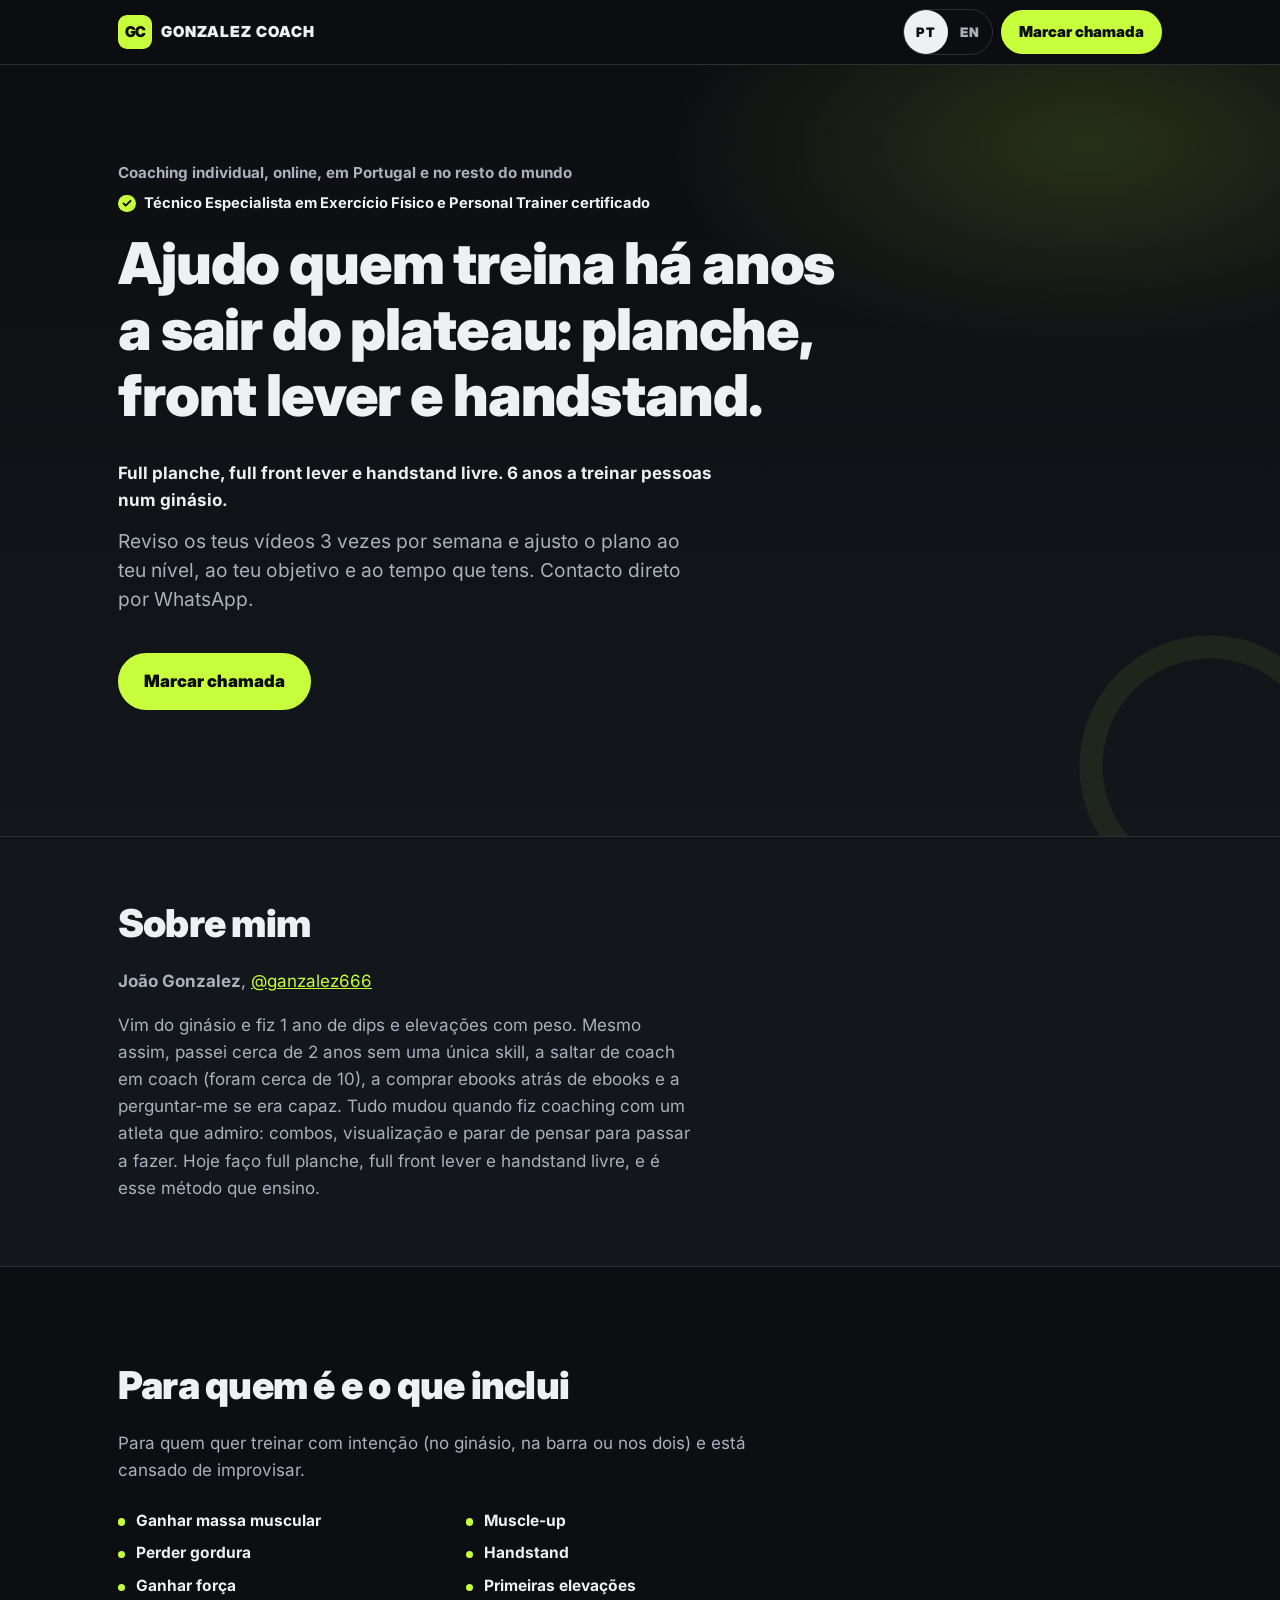
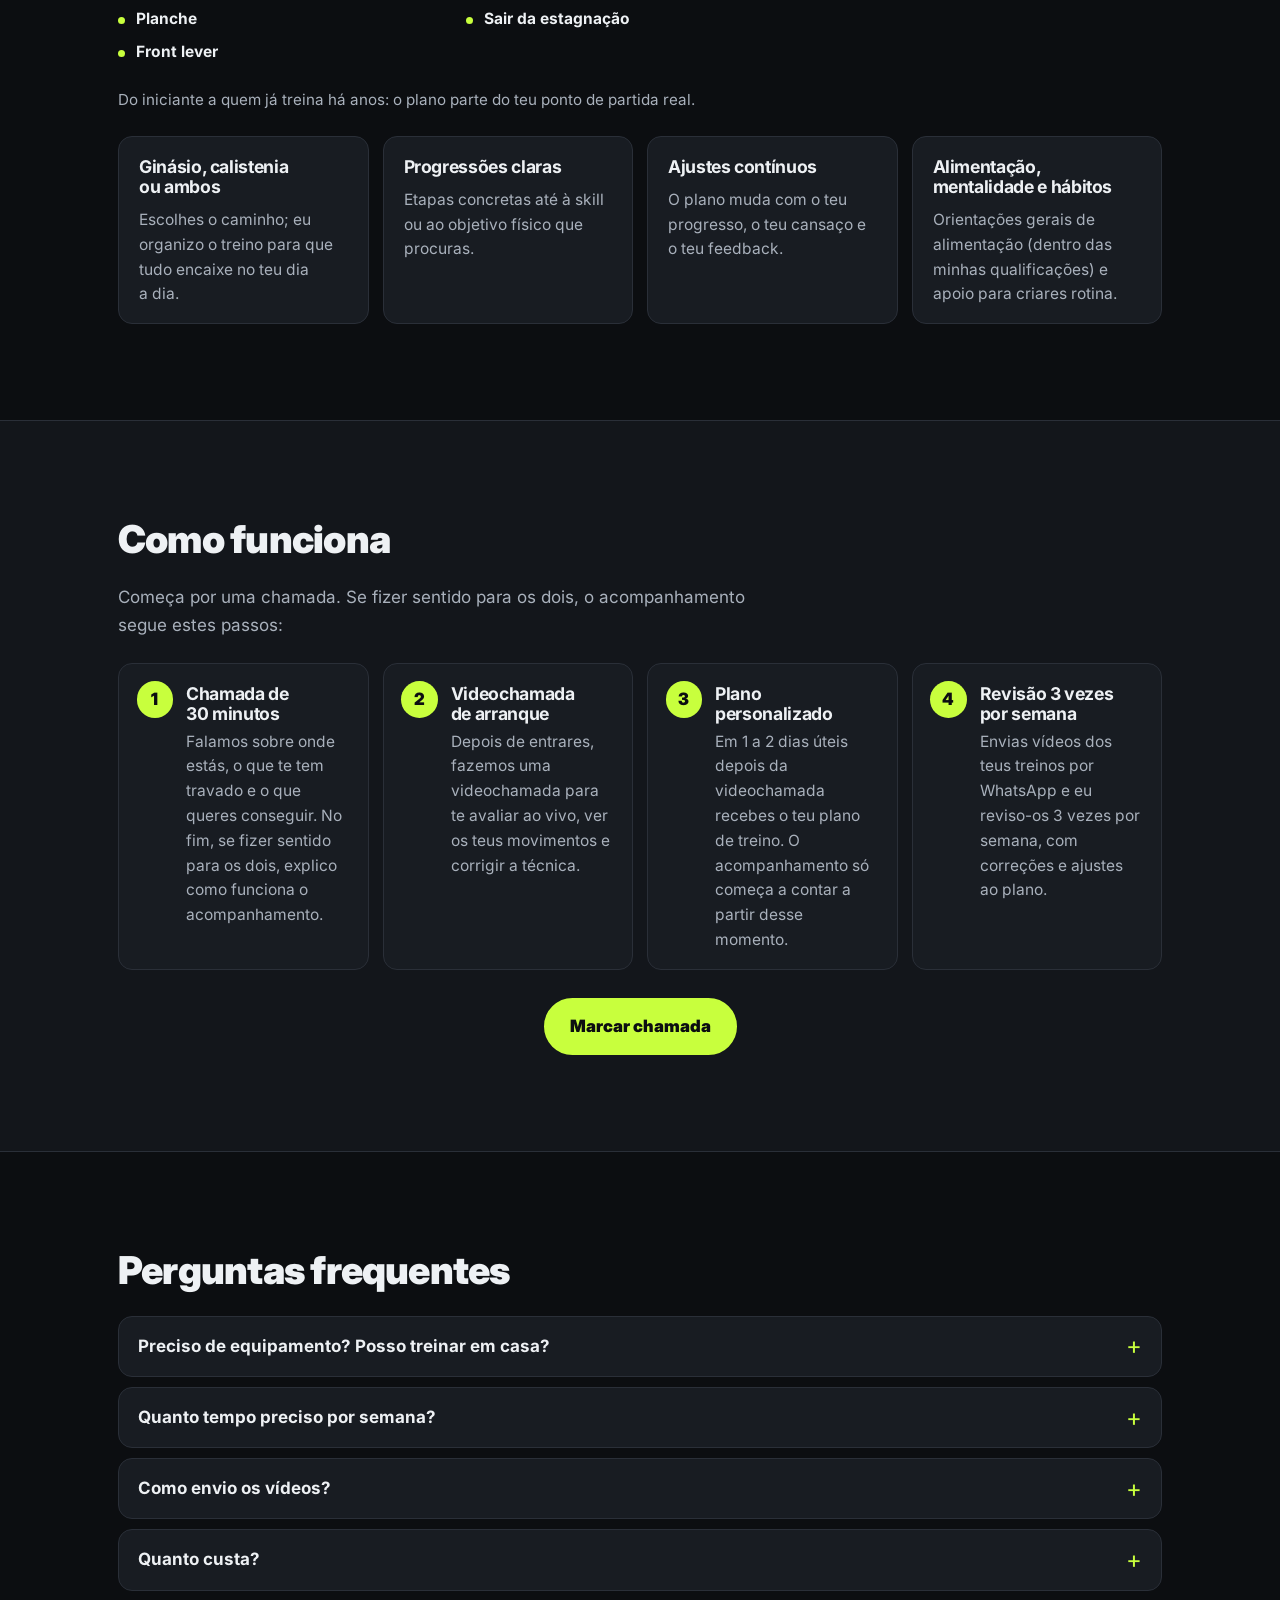
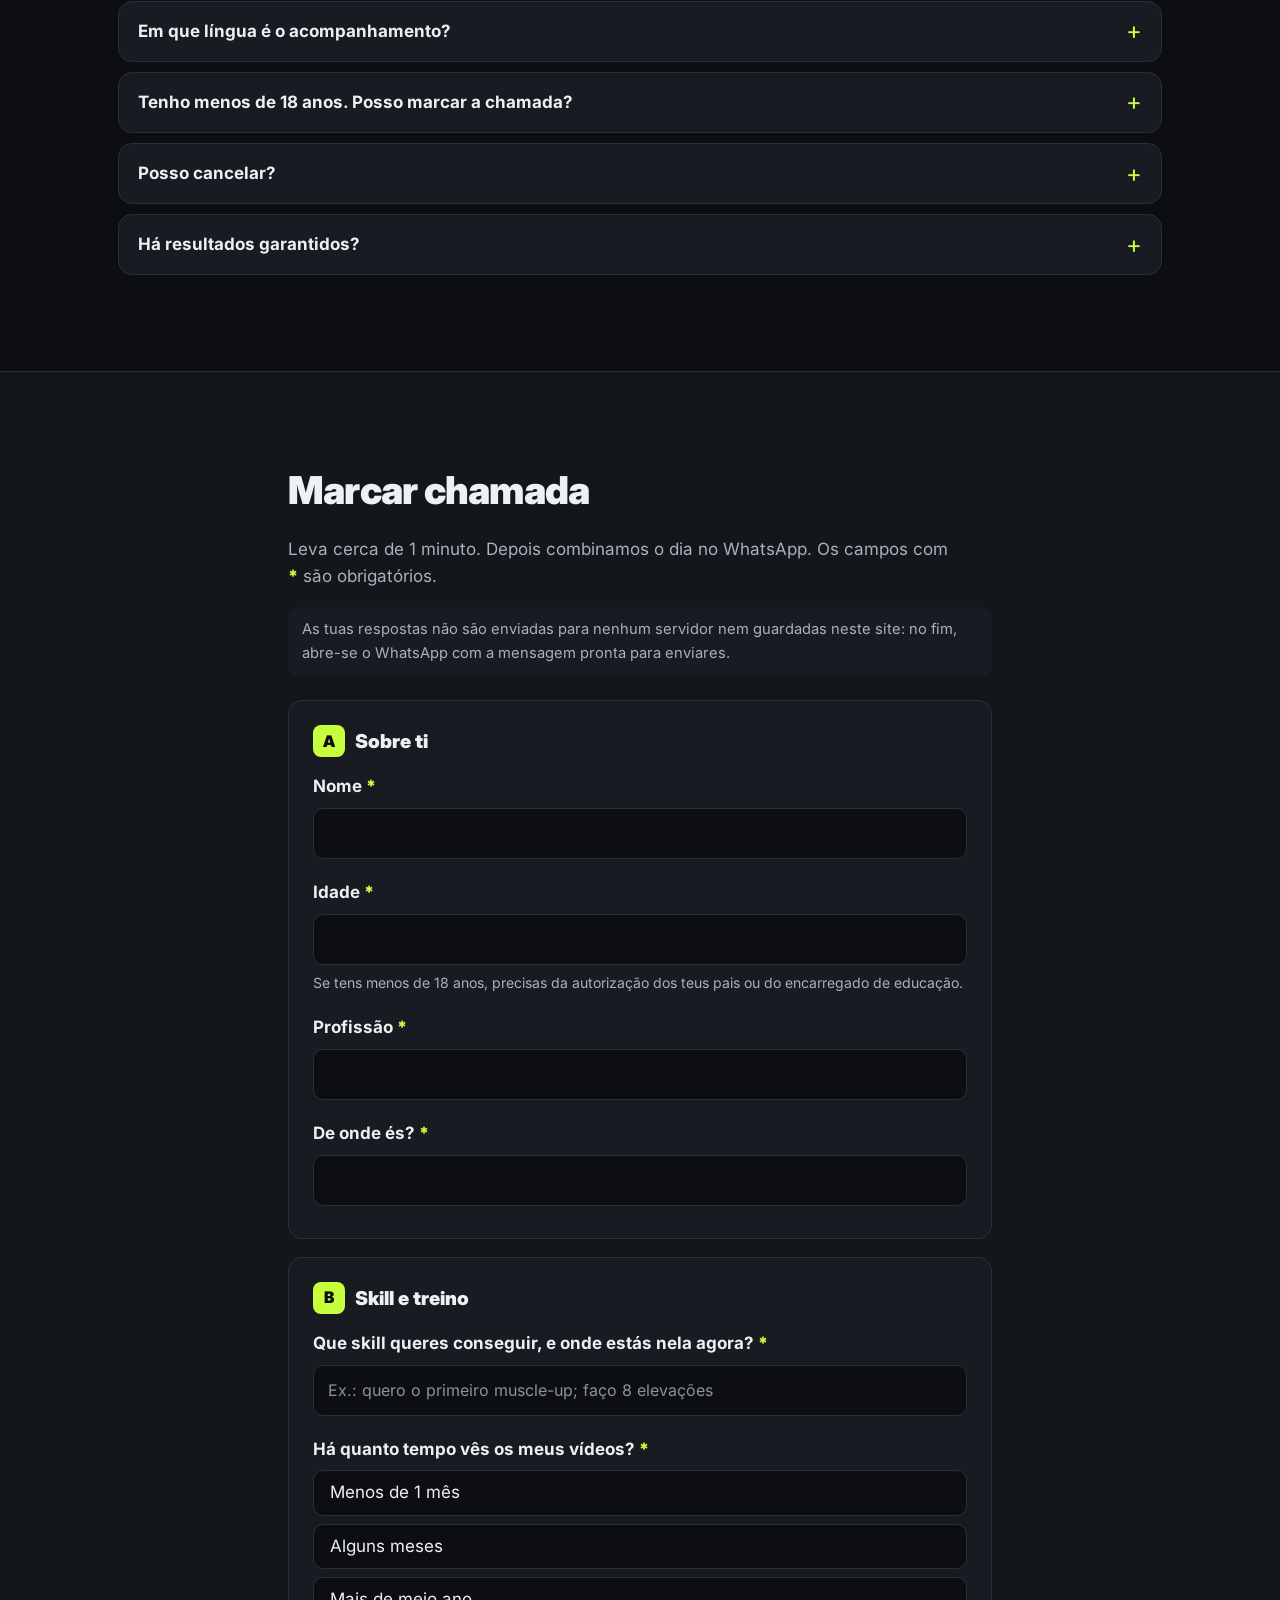
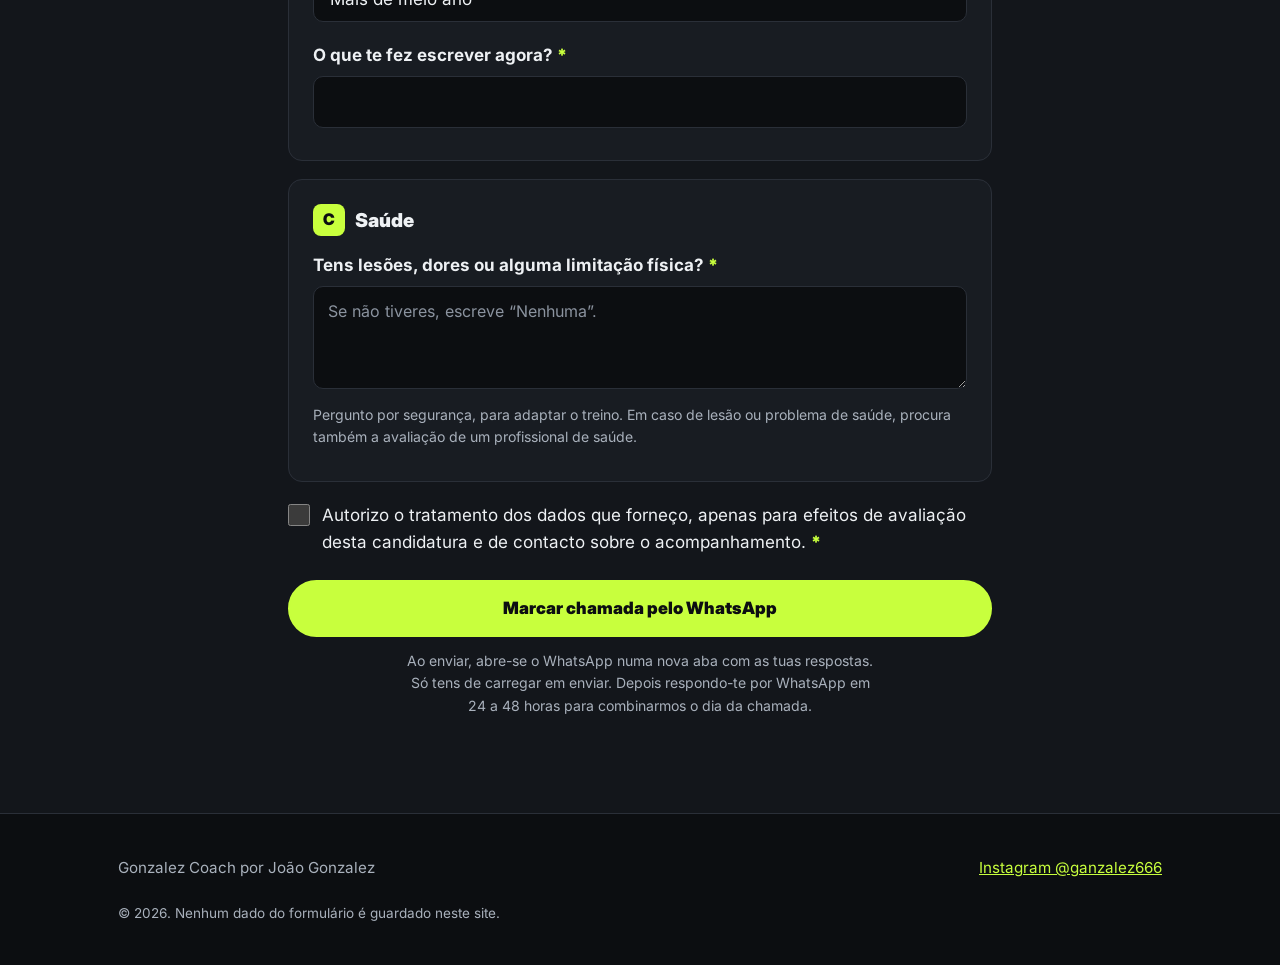
==== commit 2ab619b5: "Publicar site (versão bbde05a do meu-projeto)" ====
--- a/index.html
+++ b/index.html
@@ -6,7 +6,7 @@
        O conteúdo em português que aparece aqui é só uma cópia de segurança (para quem não tem JavaScript):
        para alterar textos, edita i18n.js. -->
   <title>Coach de calistenia online em Portugal | Gonzalez Coach</title>
-  <meta name="description" data-i18n-content="meta.descricao" content="Ajudo quem treina há anos e não sai do sítio a desbloquear a planche, o front lever e o handstand sem overthinking. Coaching online de calistenia. Marca uma chamada.">
+  <meta name="description" data-i18n-content="meta.descricao" content="Ajudo quem treina há anos a sair do plateau: planche, front lever e handstand. Coaching online de calistenia. Marca uma chamada.">
   <meta name="theme-color" content="#0c0e11">
   <meta name="color-scheme" content="dark">
   <meta name="format-detection" content="telephone=no">
@@ -17,14 +17,14 @@
   <!-- Dados estruturados para o Google (só dados verdadeiros de config.js: nome, Instagram, línguas; sem preço; descrição = frase de oferta da bio, dono 21/11).
        Se mudares o nome ou as línguas em config.js, atualiza também aqui (os testes avisam). -->
   <script type="application/ld+json">
-{"@context":"https://schema.org","@graph":[{"@type":"WebSite","@id":"https://gonzalezjoao158.github.io/#site","url":"https://gonzalezjoao158.github.io/","name":"Gonzalez Coach","inLanguage":["pt-PT","en"],"publisher":{"@id":"https://gonzalezjoao158.github.io/#joao"}},{"@type":"Person","@id":"https://gonzalezjoao158.github.io/#joao","name":"João Gonzalez","url":"https://gonzalezjoao158.github.io/","jobTitle":"Técnico Especialista em Exercício Físico e Personal Trainer","description":"Coach online de calistenia e ginásio no Algarve. Faz full planche, full front lever e handstand livre.","knowsAbout":["Calistenia","Planche","Front lever","Handstand","Muscle-up","Musculação","Treino de força"],"knowsLanguage":["pt","en"],"worksFor":{"@id":"https://gonzalezjoao158.github.io/#coaching"},"sameAs":["https://www.instagram.com/ganzalez666/"]},{"@type":"ProfessionalService","@id":"https://gonzalezjoao158.github.io/#coaching","name":"Gonzalez Coach","alternateName":"Gonzalez Coach, coaching online de calistenia e ginásio","url":"https://gonzalezjoao158.github.io/","logo":"https://gonzalezjoao158.github.io/icon-512.png","image":"https://gonzalezjoao158.github.io/og-image.png","description":"Ajudo quem treina há anos e não sai do sítio a desbloquear a planche, o front lever e o handstand sem overthinking. Coaching online individual de calistenia e ginásio, em português e inglês.","founder":{"@id":"https://gonzalezjoao158.github.io/#joao"},"areaServed":[{"@type":"Country","name":"Portugal"},{"@type":"Place","name":"Worldwide"}],"availableLanguage":["pt","en"],"sameAs":["https://www.instagram.com/ganzalez666/"],"makesOffer":{"@type":"Offer","url":"https://gonzalezjoao158.github.io/#candidatura","itemOffered":{"@type":"Service","@id":"https://gonzalezjoao158.github.io/#servico","name":"Coaching online de calistenia e ginásio","serviceType":"Coaching online de calistenia e ginásio","provider":{"@id":"https://gonzalezjoao158.github.io/#joao"},"availableChannel":{"@type":"ServiceChannel","serviceUrl":"https://gonzalezjoao158.github.io/#candidatura","availableLanguage":["pt","en"]}}}}]}
+{"@context":"https://schema.org","@graph":[{"@type":"WebSite","@id":"https://gonzalezjoao158.github.io/#site","url":"https://gonzalezjoao158.github.io/","name":"Gonzalez Coach","inLanguage":["pt-PT","en"],"publisher":{"@id":"https://gonzalezjoao158.github.io/#joao"}},{"@type":"Person","@id":"https://gonzalezjoao158.github.io/#joao","name":"João Gonzalez","url":"https://gonzalezjoao158.github.io/","jobTitle":"Técnico Especialista em Exercício Físico e Personal Trainer","description":"Coach online de calistenia e ginásio no Algarve. Faz full planche, full front lever e handstand livre.","knowsAbout":["Calistenia","Planche","Front lever","Handstand","Muscle-up","Musculação","Treino de força"],"knowsLanguage":["pt","en"],"worksFor":{"@id":"https://gonzalezjoao158.github.io/#coaching"},"sameAs":["https://www.instagram.com/ganzalez666/"]},{"@type":"ProfessionalService","@id":"https://gonzalezjoao158.github.io/#coaching","name":"Gonzalez Coach","alternateName":"Gonzalez Coach, coaching online de calistenia e ginásio","url":"https://gonzalezjoao158.github.io/","logo":"https://gonzalezjoao158.github.io/icon-512.png","image":"https://gonzalezjoao158.github.io/og-image.png","description":"Ajudo quem treina há anos a sair do plateau: planche, front lever e handstand. Coaching online individual de calistenia e ginásio, em português e inglês.","founder":{"@id":"https://gonzalezjoao158.github.io/#joao"},"areaServed":[{"@type":"Country","name":"Portugal"},{"@type":"Place","name":"Worldwide"}],"availableLanguage":["pt","en"],"sameAs":["https://www.instagram.com/ganzalez666/"],"makesOffer":{"@type":"Offer","url":"https://gonzalezjoao158.github.io/#candidatura","itemOffered":{"@type":"Service","@id":"https://gonzalezjoao158.github.io/#servico","name":"Coaching online de calistenia e ginásio","serviceType":"Coaching online de calistenia e ginásio","provider":{"@id":"https://gonzalezjoao158.github.io/#joao"},"availableChannel":{"@type":"ServiceChannel","serviceUrl":"https://gonzalezjoao158.github.io/#candidatura","availableLanguage":["pt","en"]}}}}]}
   </script>
   <!-- Pré-visualização quando o link é partilhado (WhatsApp, Instagram, Facebook, X…) -->
   <meta property="og:type" content="website">
   <meta property="og:site_name" content="Gonzalez Coach">
   <meta property="og:url" content="https://gonzalezjoao158.github.io/">
   <meta property="og:title" data-i18n-content="meta.og.titulo" content="Gonzalez Coach, coaching online de calistenia e ginásio">
-  <meta property="og:description" data-i18n-content="meta.og.descricao" content="Ajudo quem treina há anos e não sai do sítio a desbloquear a planche, o front lever e o handstand sem overthinking. Marca uma chamada.">
+  <meta property="og:description" data-i18n-content="meta.og.descricao" content="Ajudo quem treina há anos a sair do plateau: planche, front lever e handstand. Marca uma chamada.">
   <meta property="og:image" content="https://gonzalezjoao158.github.io/og-image.png">
   <meta property="og:image:type" content="image/png">
   <meta property="og:image:width" content="1200">
@@ -34,7 +34,7 @@
   <meta property="og:locale:alternate" content="en_GB">
   <meta name="twitter:card" content="summary_large_image">
   <meta name="twitter:title" data-i18n-content="meta.og.titulo" content="Gonzalez Coach, coaching online de calistenia e ginásio">
-  <meta name="twitter:description" data-i18n-content="meta.og.descricao" content="Ajudo quem treina há anos e não sai do sítio a desbloquear a planche, o front lever e o handstand sem overthinking. Marca uma chamada.">
+  <meta name="twitter:description" data-i18n-content="meta.og.descricao" content="Ajudo quem treina há anos a sair do plateau: planche, front lever e handstand. Marca uma chamada.">
   <meta name="twitter:image" content="https://gonzalezjoao158.github.io/og-image.png">
   <!-- Ícones e ecrã inicial -->
   <link rel="icon" href="favicon.svg" type="image/svg+xml">
@@ -70,7 +70,7 @@
       <div class="contentor hero__grelha">
         <p class="etiqueta" data-i18n="hero.etiqueta">Coaching individual, online, em Portugal e no resto do mundo</p>
         <p class="hero__credenciais" data-i18n="hero.credenciais">Técnico Especialista em Exercício Físico e Personal Trainer certificado</p>
-        <h1 data-i18n="hero.titulo">Ajudo quem treina há anos e não sai do sítio a desbloquear a planche, o front lever e o handstand sem overthinking.</h1>
+        <h1 data-i18n="hero.titulo">Ajudo quem treina há anos a sair do plateau: planche, front lever e handstand.</h1>
         <p class="hero__provas" data-i18n="hero.provas">Full planche, full front lever e handstand livre. 6 anos a treinar pessoas num ginásio.</p>
         <!-- Lugar para a foto do João (4:5): à direita no computador, abaixo do título no telemóvel. Tirar "hidden" e pôr o <img> quando houver foto. -->
         <figure class="hero__foto" hidden></figure>
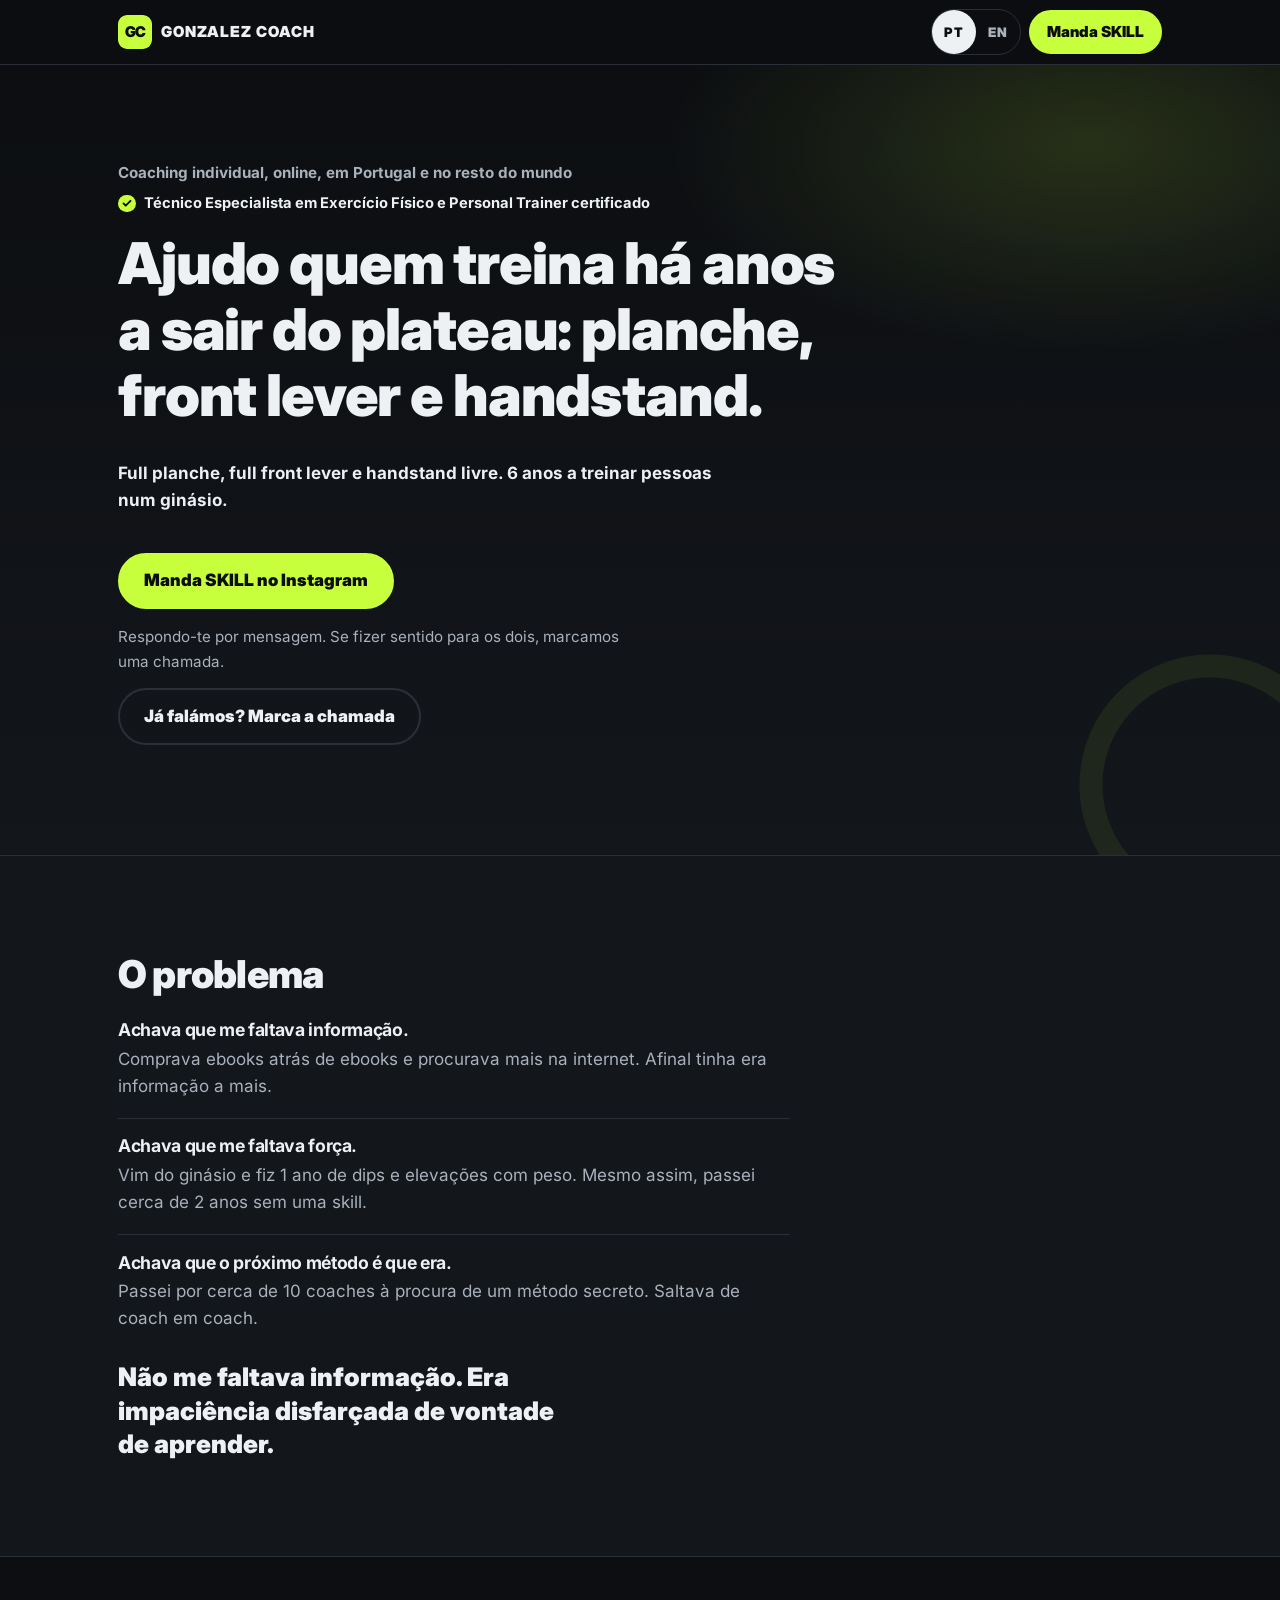
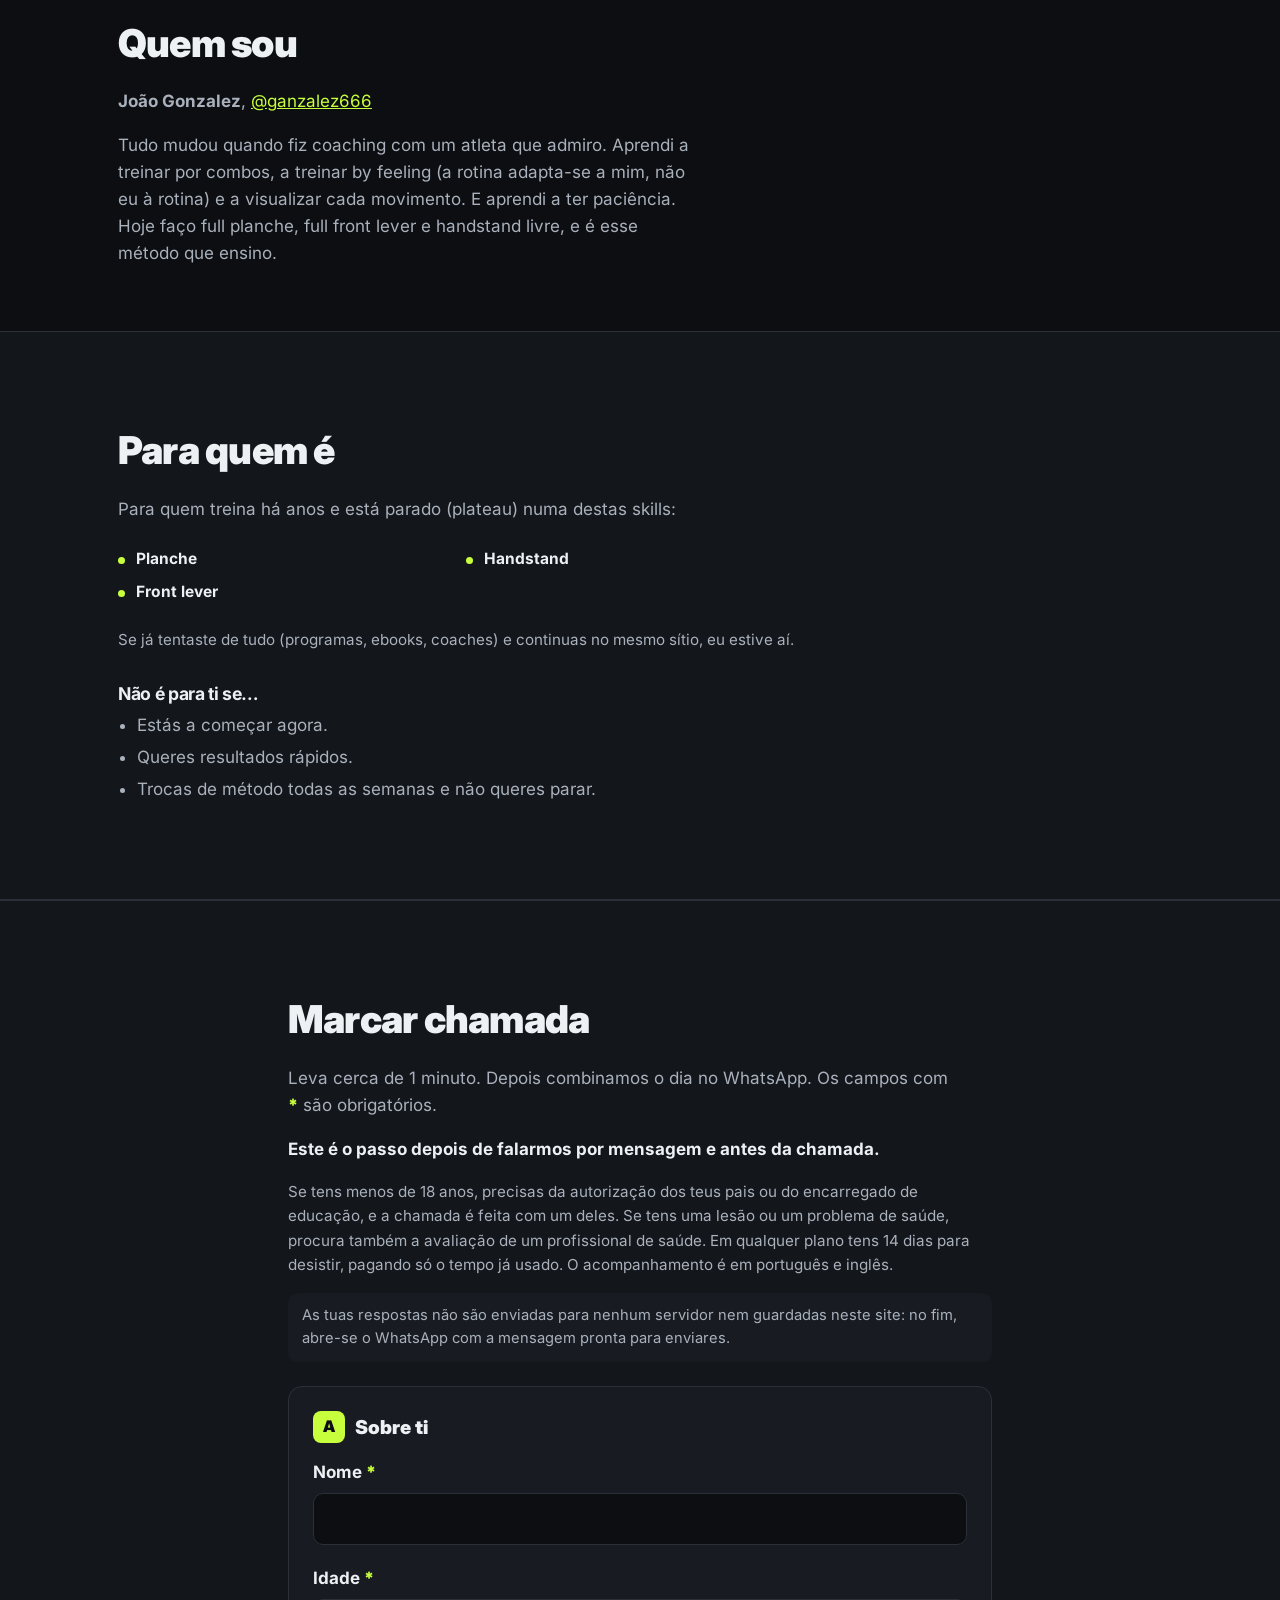
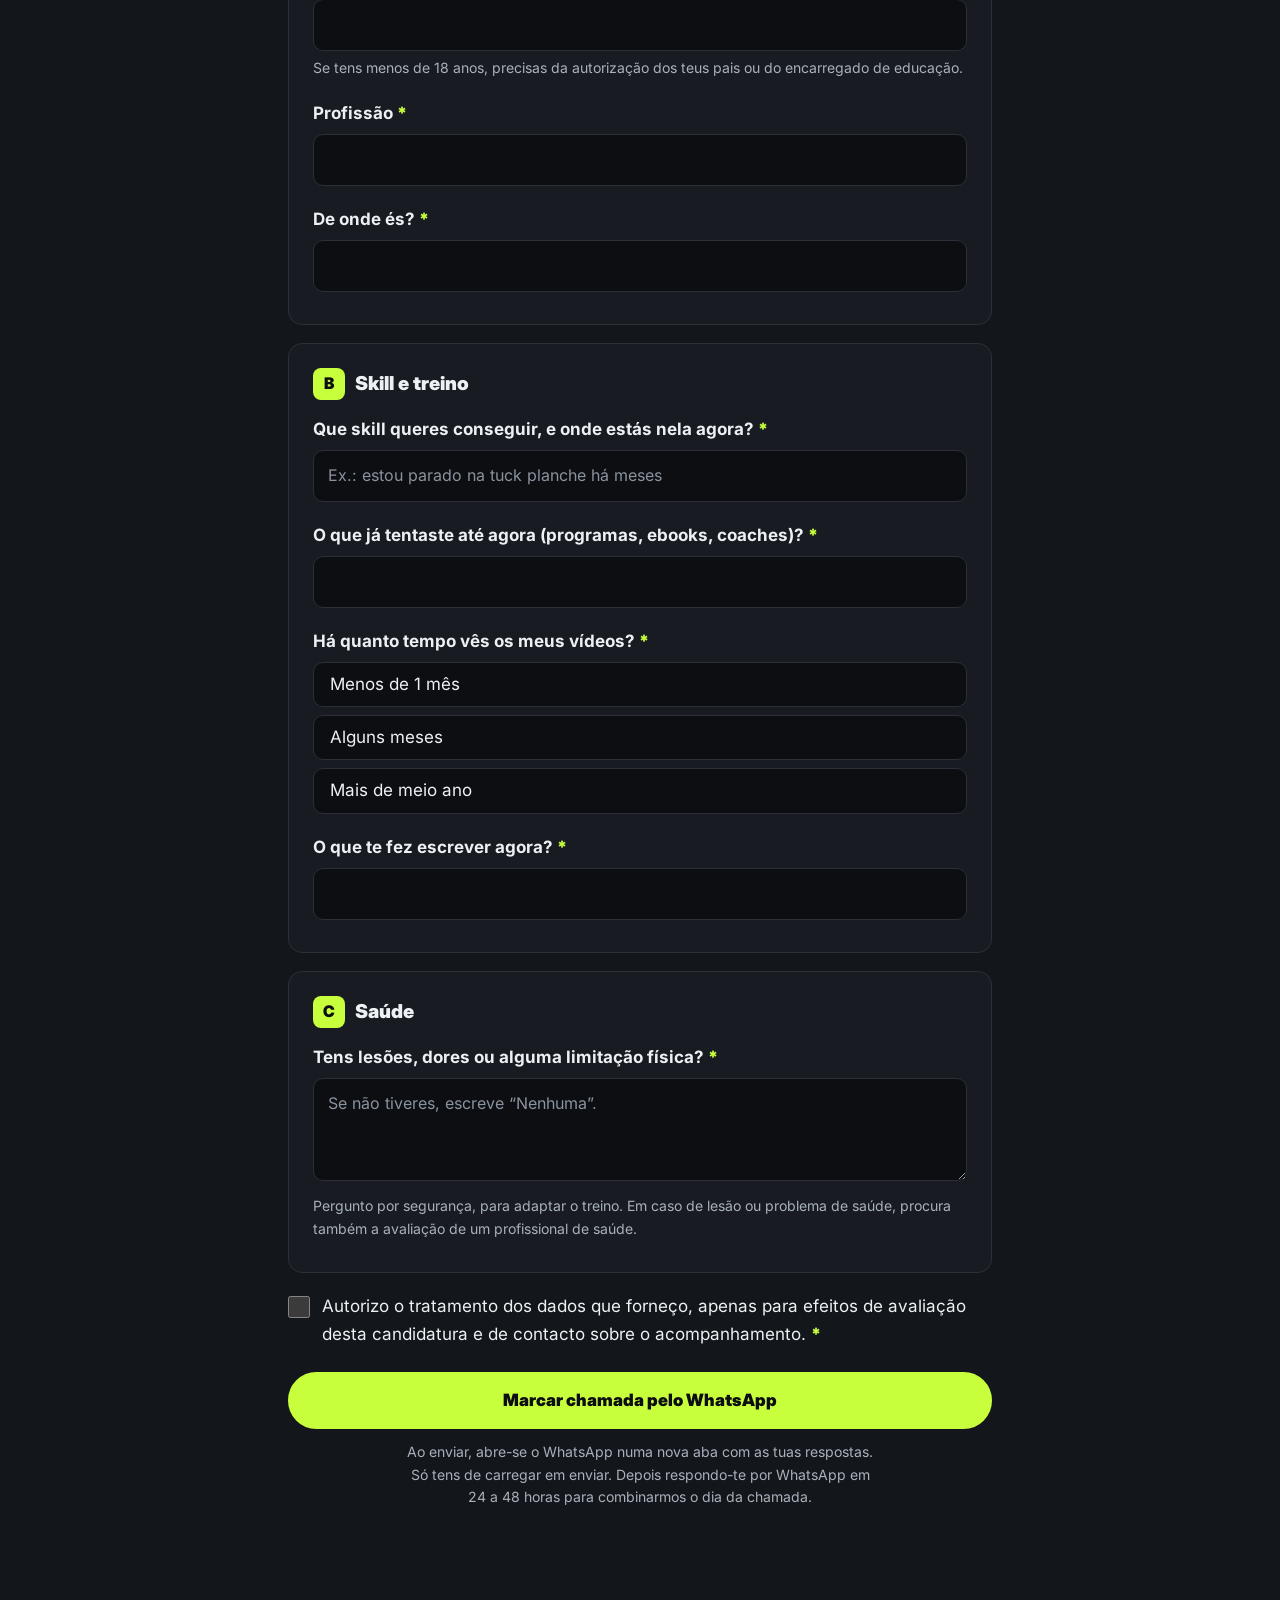
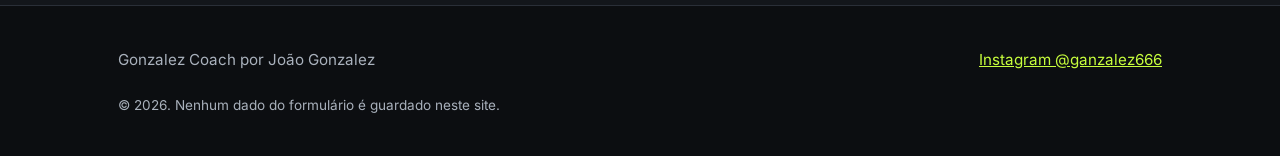
==== commit 344d5713: "Publicar site (versão 574c8a8 do meu-projeto)" ====
--- a/index.html
+++ b/index.html
@@ -6,7 +6,7 @@
        O conteúdo em português que aparece aqui é só uma cópia de segurança (para quem não tem JavaScript):
        para alterar textos, edita i18n.js. -->
   <title>Coach de calistenia online em Portugal | Gonzalez Coach</title>
-  <meta name="description" data-i18n-content="meta.descricao" content="Ajudo quem treina há anos a sair do plateau: planche, front lever e handstand. Coaching online de calistenia. Marca uma chamada.">
+  <meta name="description" data-i18n-content="meta.descricao" content="Ajudo quem treina há anos a sair do plateau: planche, front lever e handstand. Coaching online de calistenia. Manda SKILL no Instagram.">
   <meta name="theme-color" content="#0c0e11">
   <meta name="color-scheme" content="dark">
   <meta name="format-detection" content="telephone=no">
@@ -17,14 +17,14 @@
   <!-- Dados estruturados para o Google (só dados verdadeiros de config.js: nome, Instagram, línguas; sem preço; descrição = frase de oferta da bio, dono 21/11).
        Se mudares o nome ou as línguas em config.js, atualiza também aqui (os testes avisam). -->
   <script type="application/ld+json">
-{"@context":"https://schema.org","@graph":[{"@type":"WebSite","@id":"https://gonzalezjoao158.github.io/#site","url":"https://gonzalezjoao158.github.io/","name":"Gonzalez Coach","inLanguage":["pt-PT","en"],"publisher":{"@id":"https://gonzalezjoao158.github.io/#joao"}},{"@type":"Person","@id":"https://gonzalezjoao158.github.io/#joao","name":"João Gonzalez","url":"https://gonzalezjoao158.github.io/","jobTitle":"Técnico Especialista em Exercício Físico e Personal Trainer","description":"Coach online de calistenia e ginásio no Algarve. Faz full planche, full front lever e handstand livre.","knowsAbout":["Calistenia","Planche","Front lever","Handstand","Muscle-up","Musculação","Treino de força"],"knowsLanguage":["pt","en"],"worksFor":{"@id":"https://gonzalezjoao158.github.io/#coaching"},"sameAs":["https://www.instagram.com/ganzalez666/"]},{"@type":"ProfessionalService","@id":"https://gonzalezjoao158.github.io/#coaching","name":"Gonzalez Coach","alternateName":"Gonzalez Coach, coaching online de calistenia e ginásio","url":"https://gonzalezjoao158.github.io/","logo":"https://gonzalezjoao158.github.io/icon-512.png","image":"https://gonzalezjoao158.github.io/og-image.png","description":"Ajudo quem treina há anos a sair do plateau: planche, front lever e handstand. Coaching online individual de calistenia e ginásio, em português e inglês.","founder":{"@id":"https://gonzalezjoao158.github.io/#joao"},"areaServed":[{"@type":"Country","name":"Portugal"},{"@type":"Place","name":"Worldwide"}],"availableLanguage":["pt","en"],"sameAs":["https://www.instagram.com/ganzalez666/"],"makesOffer":{"@type":"Offer","url":"https://gonzalezjoao158.github.io/#candidatura","itemOffered":{"@type":"Service","@id":"https://gonzalezjoao158.github.io/#servico","name":"Coaching online de calistenia e ginásio","serviceType":"Coaching online de calistenia e ginásio","provider":{"@id":"https://gonzalezjoao158.github.io/#joao"},"availableChannel":{"@type":"ServiceChannel","serviceUrl":"https://gonzalezjoao158.github.io/#candidatura","availableLanguage":["pt","en"]}}}}]}
+{"@context":"https://schema.org","@graph":[{"@type":"WebSite","@id":"https://gonzalezjoao158.github.io/#site","url":"https://gonzalezjoao158.github.io/","name":"Gonzalez Coach","inLanguage":["pt-PT","en"],"publisher":{"@id":"https://gonzalezjoao158.github.io/#joao"}},{"@type":"Person","@id":"https://gonzalezjoao158.github.io/#joao","name":"João Gonzalez","url":"https://gonzalezjoao158.github.io/","jobTitle":"Técnico Especialista em Exercício Físico e Personal Trainer","description":"Coach online de calistenia e ginásio no Algarve. Faz full planche, full front lever e handstand livre.","knowsAbout":["Calistenia","Planche","Front lever","Handstand","Treino de força"],"knowsLanguage":["pt","en"],"worksFor":{"@id":"https://gonzalezjoao158.github.io/#coaching"},"sameAs":["https://www.instagram.com/ganzalez666/"]},{"@type":"ProfessionalService","@id":"https://gonzalezjoao158.github.io/#coaching","name":"Gonzalez Coach","alternateName":"Gonzalez Coach, coaching online de calistenia e ginásio","url":"https://gonzalezjoao158.github.io/","logo":"https://gonzalezjoao158.github.io/icon-512.png","image":"https://gonzalezjoao158.github.io/og-image.png","description":"Ajudo quem treina há anos a sair do plateau: planche, front lever e handstand. Coaching online individual de calistenia e ginásio, em português e inglês.","founder":{"@id":"https://gonzalezjoao158.github.io/#joao"},"areaServed":[{"@type":"Country","name":"Portugal"},{"@type":"Place","name":"Worldwide"}],"availableLanguage":["pt","en"],"sameAs":["https://www.instagram.com/ganzalez666/"],"makesOffer":{"@type":"Offer","url":"https://gonzalezjoao158.github.io/#candidatura","itemOffered":{"@type":"Service","@id":"https://gonzalezjoao158.github.io/#servico","name":"Coaching online de calistenia e ginásio","serviceType":"Coaching online de calistenia e ginásio","provider":{"@id":"https://gonzalezjoao158.github.io/#joao"},"availableChannel":{"@type":"ServiceChannel","serviceUrl":"https://gonzalezjoao158.github.io/#candidatura","availableLanguage":["pt","en"]}}}}]}
   </script>
   <!-- Pré-visualização quando o link é partilhado (WhatsApp, Instagram, Facebook, X…) -->
   <meta property="og:type" content="website">
   <meta property="og:site_name" content="Gonzalez Coach">
   <meta property="og:url" content="https://gonzalezjoao158.github.io/">
   <meta property="og:title" data-i18n-content="meta.og.titulo" content="Gonzalez Coach, coaching online de calistenia e ginásio">
-  <meta property="og:description" data-i18n-content="meta.og.descricao" content="Ajudo quem treina há anos a sair do plateau: planche, front lever e handstand. Marca uma chamada.">
+  <meta property="og:description" data-i18n-content="meta.og.descricao" content="Ajudo quem treina há anos a sair do plateau: planche, front lever e handstand. Manda SKILL no Instagram.">
   <meta property="og:image" content="https://gonzalezjoao158.github.io/og-image.png">
   <meta property="og:image:type" content="image/png">
   <meta property="og:image:width" content="1200">
@@ -34,7 +34,7 @@
   <meta property="og:locale:alternate" content="en_GB">
   <meta name="twitter:card" content="summary_large_image">
   <meta name="twitter:title" data-i18n-content="meta.og.titulo" content="Gonzalez Coach, coaching online de calistenia e ginásio">
-  <meta name="twitter:description" data-i18n-content="meta.og.descricao" content="Ajudo quem treina há anos a sair do plateau: planche, front lever e handstand. Marca uma chamada.">
+  <meta name="twitter:description" data-i18n-content="meta.og.descricao" content="Ajudo quem treina há anos a sair do plateau: planche, front lever e handstand. Manda SKILL no Instagram.">
   <meta name="twitter:image" content="https://gonzalezjoao158.github.io/og-image.png">
   <!-- Ícones e ecrã inicial -->
   <link rel="icon" href="favicon.svg" type="image/svg+xml">
@@ -59,7 +59,7 @@
           <a class="linguas__botao" data-lingua="pt" href="./" hreflang="pt-PT" lang="pt" aria-current="true">PT</a>
           <a class="linguas__botao" data-lingua="en" href="en/" hreflang="en" lang="en">EN</a>
         </nav>
-        <a class="botao botao--pequeno" href="#candidatura" data-i18n="topo.cta">Marcar chamada</a>
+        <a class="botao botao--pequeno" href="https://ig.me/m/ganzalez666" target="_blank" rel="noopener" data-skill data-i18n="skill.curto">Manda SKILL</a>
       </div>
     </div>
   </header>
@@ -74,40 +74,49 @@
         <p class="hero__provas" data-i18n="hero.provas">Full planche, full front lever e handstand livre. 6 anos a treinar pessoas num ginásio.</p>
         <!-- Lugar para a foto do João (4:5): à direita no computador, abaixo do título no telemóvel. Tirar "hidden" e pôr o <img> quando houver foto. -->
         <figure class="hero__foto" hidden></figure>
-        <p class="hero__texto" data-i18n="hero.texto">Reviso os teus vídeos 3 vezes por semana e ajusto o plano ao teu nível, ao teu objetivo e ao tempo que tens. Contacto direto por WhatsApp.</p>
         <div class="hero__acoes">
-          <a class="botao" href="#candidatura" data-i18n="topo.cta">Marcar chamada</a>
+          <a class="botao" href="https://ig.me/m/ganzalez666" target="_blank" rel="noopener" data-skill data-i18n="skill.cta">Manda SKILL no Instagram</a>
         </div>
-      </div>
-    </section>
-
-    <!-- SOBRE MIM: a história do João em 4 frases (só factos de docs/historia-joao.md; dono 21/11, método do Anton) -->
-    <section class="seccao seccao--alt seccao--factos" id="sobre">
-      <div class="contentor">
-        <h2 data-i18n="sobre.titulo">Sobre mim</h2>
+        <p class="hero__ajuda" data-i18n="skill.ajuda">Respondo-te por mensagem. Se fizer sentido para os dois, marcamos uma chamada.</p>
+        <p class="hero__chamada"><a class="botao botao--fantasma" href="#candidatura" data-i18n="chamada.cta">Já falámos? Marca a chamada</a></p>
+      </div>
+    </section>
+
+    <!-- VÍDEO CENTRAL: escondido até haver link do YouTube em config.js (videoCentral) -->
+    <section class="seccao seccao--video" id="video" hidden>
+      <div class="contentor">
+        <h2 data-i18n="video.titulo">Vê isto primeiro</h2>
+        <div class="video" id="video-central"></div>
+      </div>
+    </section>
+
+    <!-- O PROBLEMA: 3 mitos em 1.ª pessoa (só factos de docs/historia-joao.md; dono 24/11) -->
+    <section class="seccao seccao--alt" id="problema">
+      <div class="contentor">
+        <h2 data-i18n="problema.titulo">O problema</h2>
+        <ul class="mitos" data-i18n-passos="problema.mitos"><li><h3>Achava que me faltava informação.</h3><p>Comprava ebooks atrás de ebooks e procurava mais na internet. Afinal tinha era informação a mais.</p></li><li><h3>Achava que me faltava força.</h3><p>Vim do ginásio e fiz 1 ano de dips e elevações com peso. Mesmo assim, passei cerca de 2 anos sem uma skill.</p></li><li><h3>Achava que o próximo método é que era.</h3><p>Passei por cerca de 10 coaches à procura de um método secreto. Saltava de coach em coach.</p></li></ul>
+        <p class="problema__chave" data-i18n="problema.chave">Não me faltava informação. Era impaciência disfarçada de vontade de aprender.</p>
+      </div>
+    </section>
+
+    <!-- QUEM SOU: a história do João (o antes) em 4 frases (só factos de docs/historia-joao.md; dono 21/11, método do Anton) -->
+    <section class="seccao seccao--factos" id="sobre">
+      <div class="contentor">
+        <h2 data-i18n="sobre.titulo">Quem sou</h2>
         <p class="sobre__nome"><strong data-config="nome">João Gonzalez</strong>, <a data-config="instagram-link" href="https://instagram.com/ganzalez666" target="_blank" rel="noopener">@ganzalez666</a></p>
-        <p class="sobre__texto" data-i18n="sobre.texto">Vim do ginásio e fiz 1 ano de dips e elevações com peso. Mesmo assim, passei cerca de 2 anos sem uma única skill, a saltar de coach em coach (foram cerca de 10), a comprar ebooks atrás de ebooks e a perguntar-me se era capaz. Tudo mudou quando fiz coaching com um atleta que admiro: combos, visualização e parar de pensar para passar a fazer. Hoje faço full planche, full front lever e handstand livre, e é esse método que ensino.</p>
-      </div>
-    </section>
-
-    <!-- PARA QUEM É + O QUE INCLUI -->
-    <section class="seccao" id="para-quem">
-      <div class="contentor">
-        <h2 data-i18n="paraquem.titulo">Para quem é e o que inclui</h2>
-        <p class="seccao__intro" data-i18n="paraquem.intro">Para quem quer treinar com intenção (no ginásio, na barra ou nos dois) e está cansado de improvisar.</p>
-        <ul class="objetivos" data-i18n-aria="paraquem.aria" data-i18n-lista="paraquem.chips" aria-label="Objetivos"><li>Ganhar massa muscular</li><li>Perder gordura</li><li>Ganhar força</li><li>Planche</li><li>Front lever</li><li>Muscle-up</li><li>Handstand</li><li>Primeiras elevações</li><li>Sair da estagnação</li></ul>
-        <p class="seccao__nota" data-i18n="paraquem.nota">Do iniciante a quem já treina há anos: o plano parte do teu ponto de partida real.</p>
-        <div class="grelha" data-i18n-cartoes="inclui.cartoes"><article class="cartao"><h3>Ginásio, calistenia ou ambos</h3><p>Escolhes o caminho; eu organizo o treino para que tudo encaixe no teu dia a dia.</p></article><article class="cartao"><h3>Progressões claras</h3><p>Etapas concretas até à skill ou ao objetivo físico que procuras.</p></article><article class="cartao"><h3>Ajustes contínuos</h3><p>O plano muda com o teu progresso, o teu cansaço e o teu feedback.</p></article><article class="cartao"><h3>Alimentação, mentalidade e hábitos</h3><p>Orientações gerais de alimentação (dentro das minhas qualificações) e apoio para criares rotina.</p></article></div>
-      </div>
-    </section>
-
-    <!-- COMO FUNCIONA -->
-    <section class="seccao seccao--alt" id="como-funciona">
-      <div class="contentor">
-        <h2 data-i18n="como.titulo">Como funciona</h2>
-        <p class="seccao__intro" data-i18n="como.intro">Começa por uma chamada. Se fizer sentido para os dois, o acompanhamento segue estes passos:</p>
-        <ol class="passos" id="lista-passos" data-i18n-passos="como.passos"><li><h3>Chamada de 30 minutos</h3><p>Falamos sobre onde estás, o que te tem travado e o que queres conseguir. No fim, se fizer sentido para os dois, explico como funciona o acompanhamento.</p></li><li><h3>Videochamada de arranque</h3><p>Depois de entrares, fazemos uma videochamada para te avaliar ao vivo, ver os teus movimentos e corrigir a técnica.</p></li><li><h3>Plano personalizado</h3><p>Em 1 a 2 dias úteis depois da videochamada recebes o teu plano de treino. O acompanhamento só começa a contar a partir desse momento.</p></li><li><h3>Revisão 3 vezes por semana</h3><p>Envias vídeos dos teus treinos por WhatsApp e eu reviso-os 3 vezes por semana, com correções e ajustes ao plano.</p></li></ol>
-        <p class="seccao__cta"><a class="botao" href="#candidatura" data-i18n="topo.cta">Marcar chamada</a></p>
+        <p class="sobre__texto" data-i18n="sobre.texto">Tudo mudou quando fiz coaching com um atleta que admiro. Aprendi a treinar por combos, a treinar by feeling (a rotina adapta-se a mim, não eu à rotina) e a visualizar cada movimento. E aprendi a ter paciência. Hoje faço full planche, full front lever e handstand livre, e é esse método que ensino.</p>
+      </div>
+    </section>
+
+    <!-- PARA QUEM É: um só público, quem treina há anos e está em plateau (dono 24/11, método do Anton) -->
+    <section class="seccao seccao--alt" id="para-quem">
+      <div class="contentor">
+        <h2 data-i18n="paraquem.titulo">Para quem é</h2>
+        <p class="seccao__intro" data-i18n="paraquem.intro">Para quem treina há anos e está parado (plateau) numa destas skills:</p>
+        <ul class="objetivos" data-i18n-aria="paraquem.aria" data-i18n-lista="paraquem.chips" aria-label="Skills"><li>Planche</li><li>Front lever</li><li>Handstand</li></ul>
+        <p class="seccao__nota" data-i18n="paraquem.nota">Se já tentaste de tudo (programas, ebooks, coaches) e continuas no mesmo sítio, eu estive aí.</p>
+        <h3 class="naoepara__titulo" data-i18n="naoepara.titulo">Não é para ti se…</h3>
+        <ul class="naoepara" data-i18n-lista="naoepara.lista"><li>Estás a começar agora.</li><li>Queres resultados rápidos.</li><li>Trocas de método todas as semanas e não queres parar.</li></ul>
       </div>
     </section>
 
@@ -116,14 +125,6 @@
       <div class="contentor">
         <h2 data-i18n="feedbacks.titulo">Feedbacks</h2>
         <div class="grelha" id="lista-feedbacks"></div>
-      </div>
-    </section>
-
-    <!-- FAQ (acordeão: <details>) -->
-    <section class="seccao" id="faq">
-      <div class="contentor">
-        <h2 data-i18n="faq.titulo">Perguntas frequentes</h2>
-        <div class="faq" data-i18n-faq="faq.itens"><details><summary>Preciso de equipamento? Posso treinar em casa?</summary><p>Não precisas de ginásio. O plano é feito com o que tens: ginásio completo, uma barra de elevações, paralelas, elásticos ou só o peso do corpo, em casa ou num parque. Para algumas skills de calistenia, uma barra ajuda bastante. Se for o caso, digo-te o mínimo necessário.</p></details><details><summary>Quanto tempo preciso por semana?</summary><p>Depende do objetivo, mas normalmente entre 3 e 5 sessões de 45 a 75 minutos. Mais importante do que treinar muito é treinar com consistência. O plano é ajustado à tua disponibilidade real.</p></details><details><summary>Como envio os vídeos?</summary><p>Por WhatsApp, em privado. No início mandas-me vídeos dos movimentos que eu te pedir, para analisar o teu ponto de partida e definirmos os primeiros objetivos. Depois, durante o acompanhamento, filmas partes dos teus treinos e eu reviso-os 3 vezes por semana. Os vídeos servem apenas para análise e nunca são partilhados.</p></details><details><summary>Quanto custa?</summary><p>Depende do que precisas. Falamos do valor no fim da chamada.</p></details><details><summary>Em que língua é o acompanhamento?</summary><p>Em português e inglês. Diz-me na chamada qual preferes.</p></details><details><summary>Tenho menos de 18 anos. Posso marcar a chamada?</summary><p>Sim, desde que tenhas autorização dos teus pais ou do encarregado de educação, e a chamada é feita com um deles. O formulário pede-te essa confirmação.</p></details><details><summary>Posso cancelar?</summary><p>Sim. Pagas à cabeça o período que escolheres e no fim renovas só se quiseres. Em qualquer plano tens 14 dias para desistir, pagando só o tempo já usado.</p></details><details><summary>Há resultados garantidos?</summary><p>Não prometo resultados garantidos: dependem da tua consistência, do sono, da alimentação e do teu ponto de partida. O que garanto é um plano estruturado, acompanhamento próximo e ajustes sempre que necessário.</p></details></div>
       </div>
     </section>
 
@@ -132,6 +133,8 @@
       <div class="contentor contentor--estreito">
         <h2 data-i18n="cand.titulo">Marcar chamada</h2>
         <p class="seccao__intro" data-i18n="cand.intro">Leva cerca de 1 minuto. Depois combinamos o dia no WhatsApp. Os campos com <span class="obrig" aria-hidden="true">*</span> são obrigatórios.</p>
+        <p class="cand__passo" data-i18n="cand.passo">Este é o passo depois de falarmos por mensagem e antes da chamada.</p>
+        <p class="cand__regras" data-i18n="cand.regras">Se tens menos de 18 anos, precisas da autorização dos teus pais ou do encarregado de educação, e a chamada é feita com um deles. Se tens uma lesão ou um problema de saúde, procura também a avaliação de um profissional de saúde. Em qualquer plano tens 14 dias para desistir, pagando só o tempo já usado. O acompanhamento é em português e inglês.</p>
         <p class="privacidade" data-i18n="cand.privacidade">As tuas respostas não são enviadas para nenhum servidor nem guardadas neste site: no fim, abre-se o WhatsApp com a mensagem pronta para enviares.</p>
 
         <form id="form-candidatura" novalidate>
@@ -170,7 +173,11 @@
             <legend><span class="legend__letra">B</span> <span data-i18n="sec.b">Skill e treino</span></legend>
             <div class="campo" data-q="m.obstaculo" data-obrigatorio>
               <label for="obstaculo"><span data-i18n="q.obstaculo">Que skill queres conseguir, e onde estás nela agora?</span> <span class="obrig">*</span></label>
-              <input id="obstaculo" name="obstaculo" type="text" enterkeyhint="next" maxlength="200" data-i18n-ph="p.obstaculo" placeholder="Ex.: quero o primeiro muscle-up; faço 8 elevações">
+              <input id="obstaculo" name="obstaculo" type="text" enterkeyhint="next" maxlength="200" data-i18n-ph="p.obstaculo" placeholder="Ex.: estou parado na tuck planche há meses">
+            </div>
+            <div class="campo" data-q="m.tentaste" data-obrigatorio>
+              <label for="tentaste"><span data-i18n="q.tentaste">O que já tentaste até agora (programas, ebooks, coaches)?</span> <span class="obrig">*</span></label>
+              <input id="tentaste" name="tentaste" type="text" enterkeyhint="next" maxlength="200">
             </div>
             <div class="campo" data-q="m.seguir" data-obrigatorio>
               <p class="campo__label" id="lbl-seguir"><span data-i18n="q.seguir">Há quanto tempo vês os meus vídeos?</span> <span class="obrig">*</span></p>
@@ -223,6 +230,8 @@
     </section>
   </main>
 
+  <p class="skill-aviso" id="skill-aviso" role="status" aria-live="polite"></p>
+
   <footer class="rodape">
     <div class="contentor rodape__inner">
       <p><span data-config="marca">Gonzalez Coach</span><span id="rodape-nome"> <span data-i18n="rodape.por">por</span> <span data-config="nome">João Gonzalez</span></span></p>
--- a/style.css
+++ b/style.css
@@ -449,6 +449,33 @@
 }
 
 
+/* ---------- Estrutura de página única (dono 24/11): SKILL, vídeo, problema, não é para ti ---------- */
+.hero__ajuda { max-width: 38rem; margin: 0 0 .9rem; color: var(--texto-2); font-size: .95rem; }
+.hero__chamada { margin: 0; }
+.hero__chamada .botao { min-height: 44px; }
+.video { position: relative; aspect-ratio: 16 / 9; max-width: 56rem; margin-top: 1.25rem; border-radius: 12px; overflow: hidden; background: var(--cartao); }
+.video iframe { position: absolute; inset: 0; width: 100%; height: 100%; border: 0; }
+.mitos { list-style: none; padding: 0; margin: 1.5rem 0 0; display: grid; gap: 1.1rem; max-width: 42rem; }
+.mitos li { padding-top: 1.1rem; border-top: 1px solid var(--linha); }
+.mitos li:first-child { padding-top: 0; border-top: 0; }
+.mitos h3 { margin-bottom: .3em; }
+.mitos p { margin: 0; color: var(--texto-2); }
+.problema__chave { margin: 1.75rem 0 0; max-width: 34rem; font-weight: 900; font-size: clamp(1.2rem, 1.05rem + .8vw, 1.6rem); line-height: 1.3; }
+.naoepara__titulo { margin: 2rem 0 .5rem; }
+.naoepara { margin: 0; padding-left: 1.2rem; color: var(--texto-2); max-width: 42rem; }
+.naoepara li + li { margin-top: .3rem; }
+.cand__passo { font-weight: 700; }
+.cand__regras { color: var(--texto-2); font-size: .95rem; }
+.skill-aviso {
+  position: fixed; left: 50%; bottom: calc(1rem + env(safe-area-inset-bottom, 0px)); z-index: 60;
+  transform: translateX(-50%); width: max-content; max-width: calc(100% - 2rem);
+  margin: 0; padding: .7rem 1rem; border-radius: 10px; background: var(--destaque); color: #0c0e11; font-weight: 700;
+  opacity: 0; visibility: hidden; transition: opacity .2s ease;
+}
+.skill-aviso--ativo { opacity: 1; visibility: visible; }
+@media (prefers-reduced-motion: reduce) { .skill-aviso { transition: none; } }
+
+
 /* ---------- Modo de alto contraste (Windows) ---------- */
 @media (forced-colors: active) {
   .botao, .linguas, .opcao span, .cartao, .passos li, .faq details, fieldset, .resultado { border: 2px solid CanvasText; }
@@ -494,7 +521,7 @@
 @media print {
   :root { color-scheme: light; }
   body { background: #fff; color: #000; font-size: 11pt; }
-  .topo, .saltar, .hero__acoes, #candidatura, .botao { display: none !important; }
+  .topo, .saltar, .hero__acoes, #candidatura, .botao, .skill-aviso, #video { display: none !important; }
   .hero, .seccao, .seccao--alt { background: none !important; padding: 16pt 0 !important; border: 0 !important; }
   .cartao, .passos li, .faq details { background: none !important; border: 1px solid #999 !important; box-shadow: none !important; color: #000; break-inside: avoid; }
   .destaque, .etiqueta, a { color: #000 !important; }
